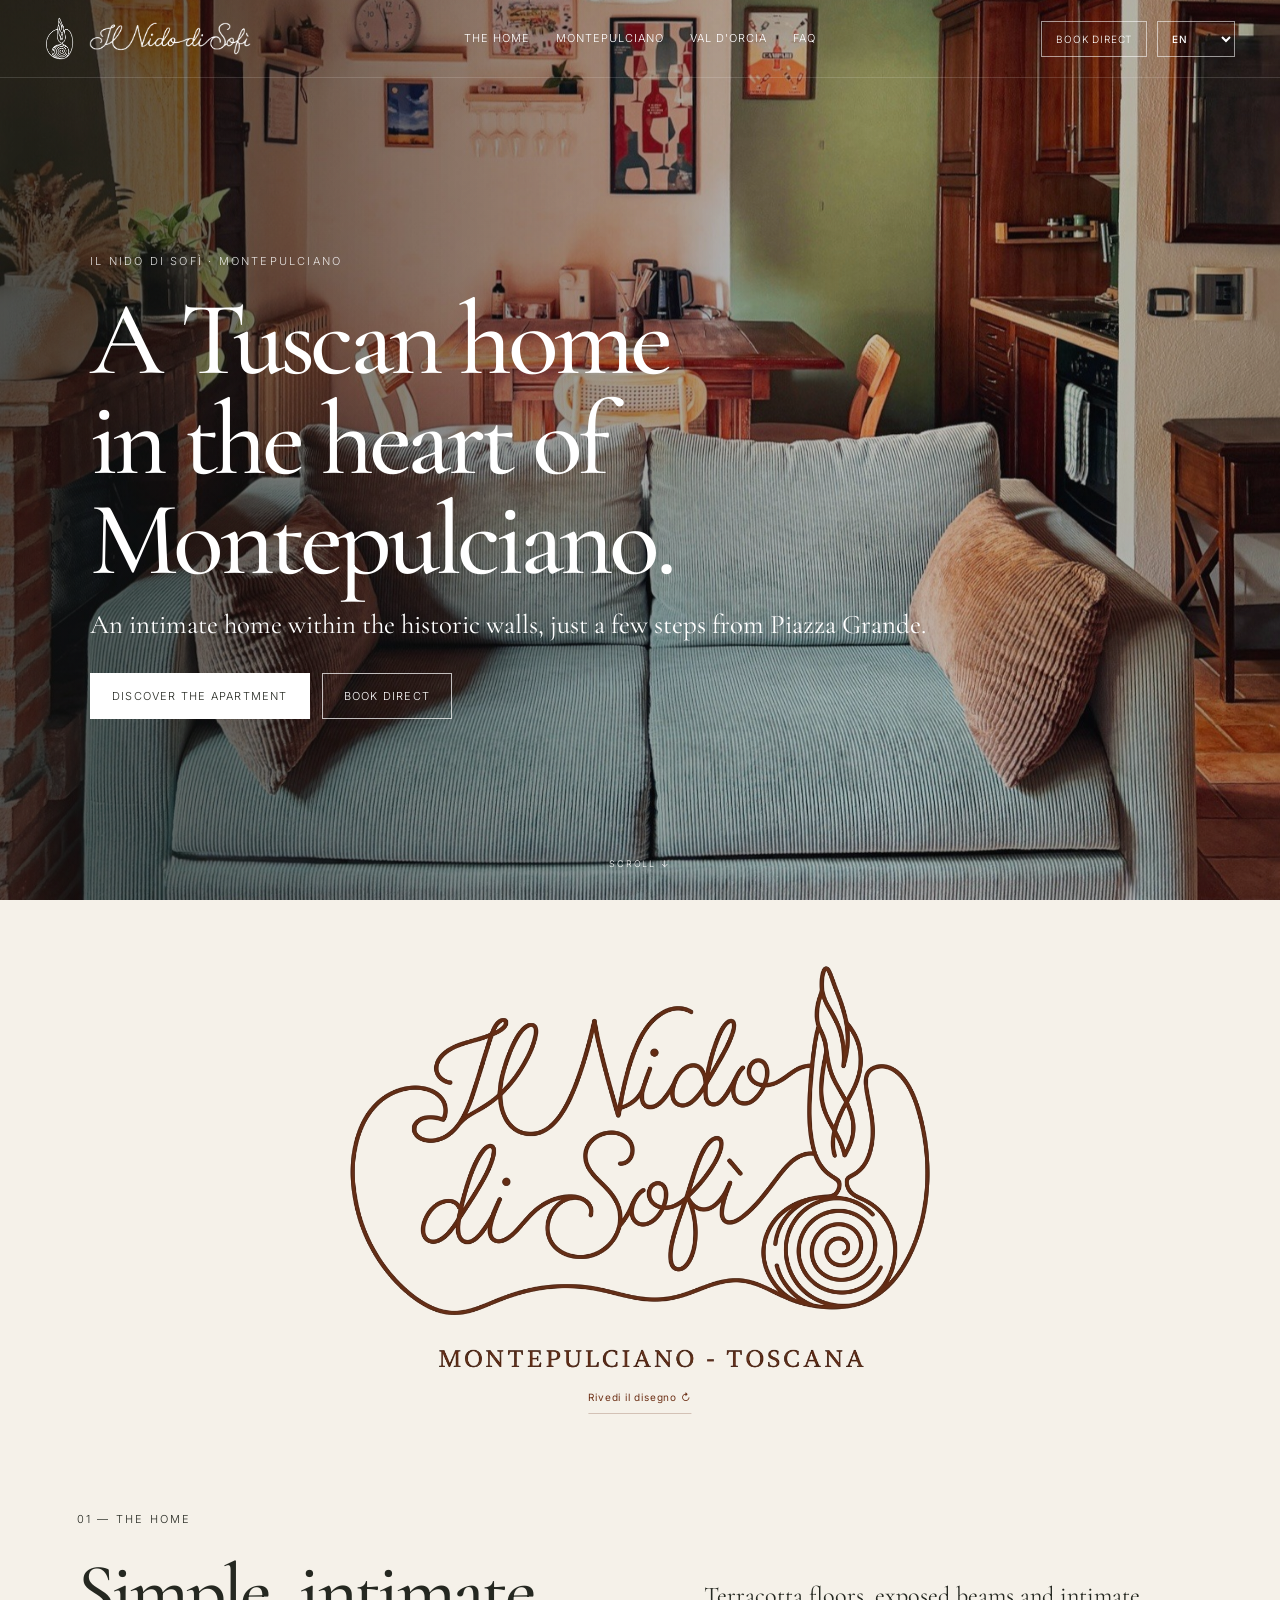
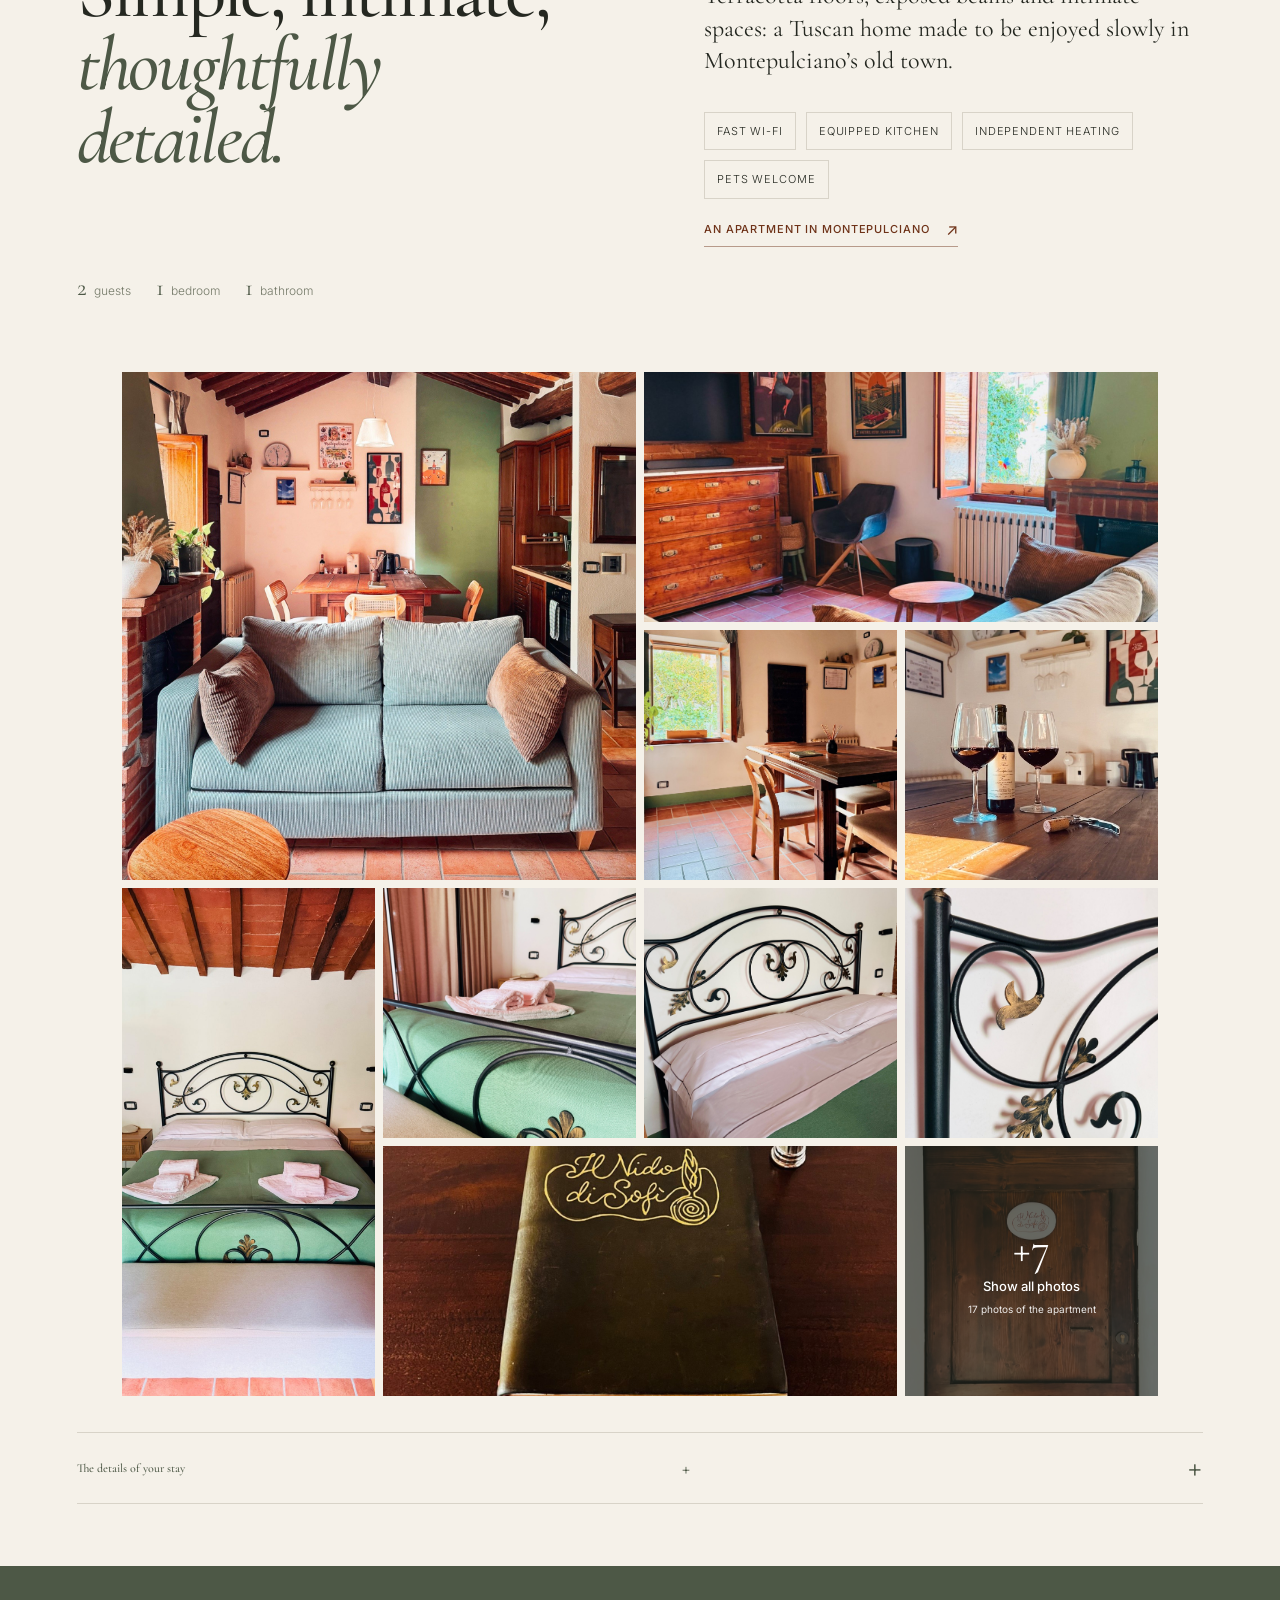
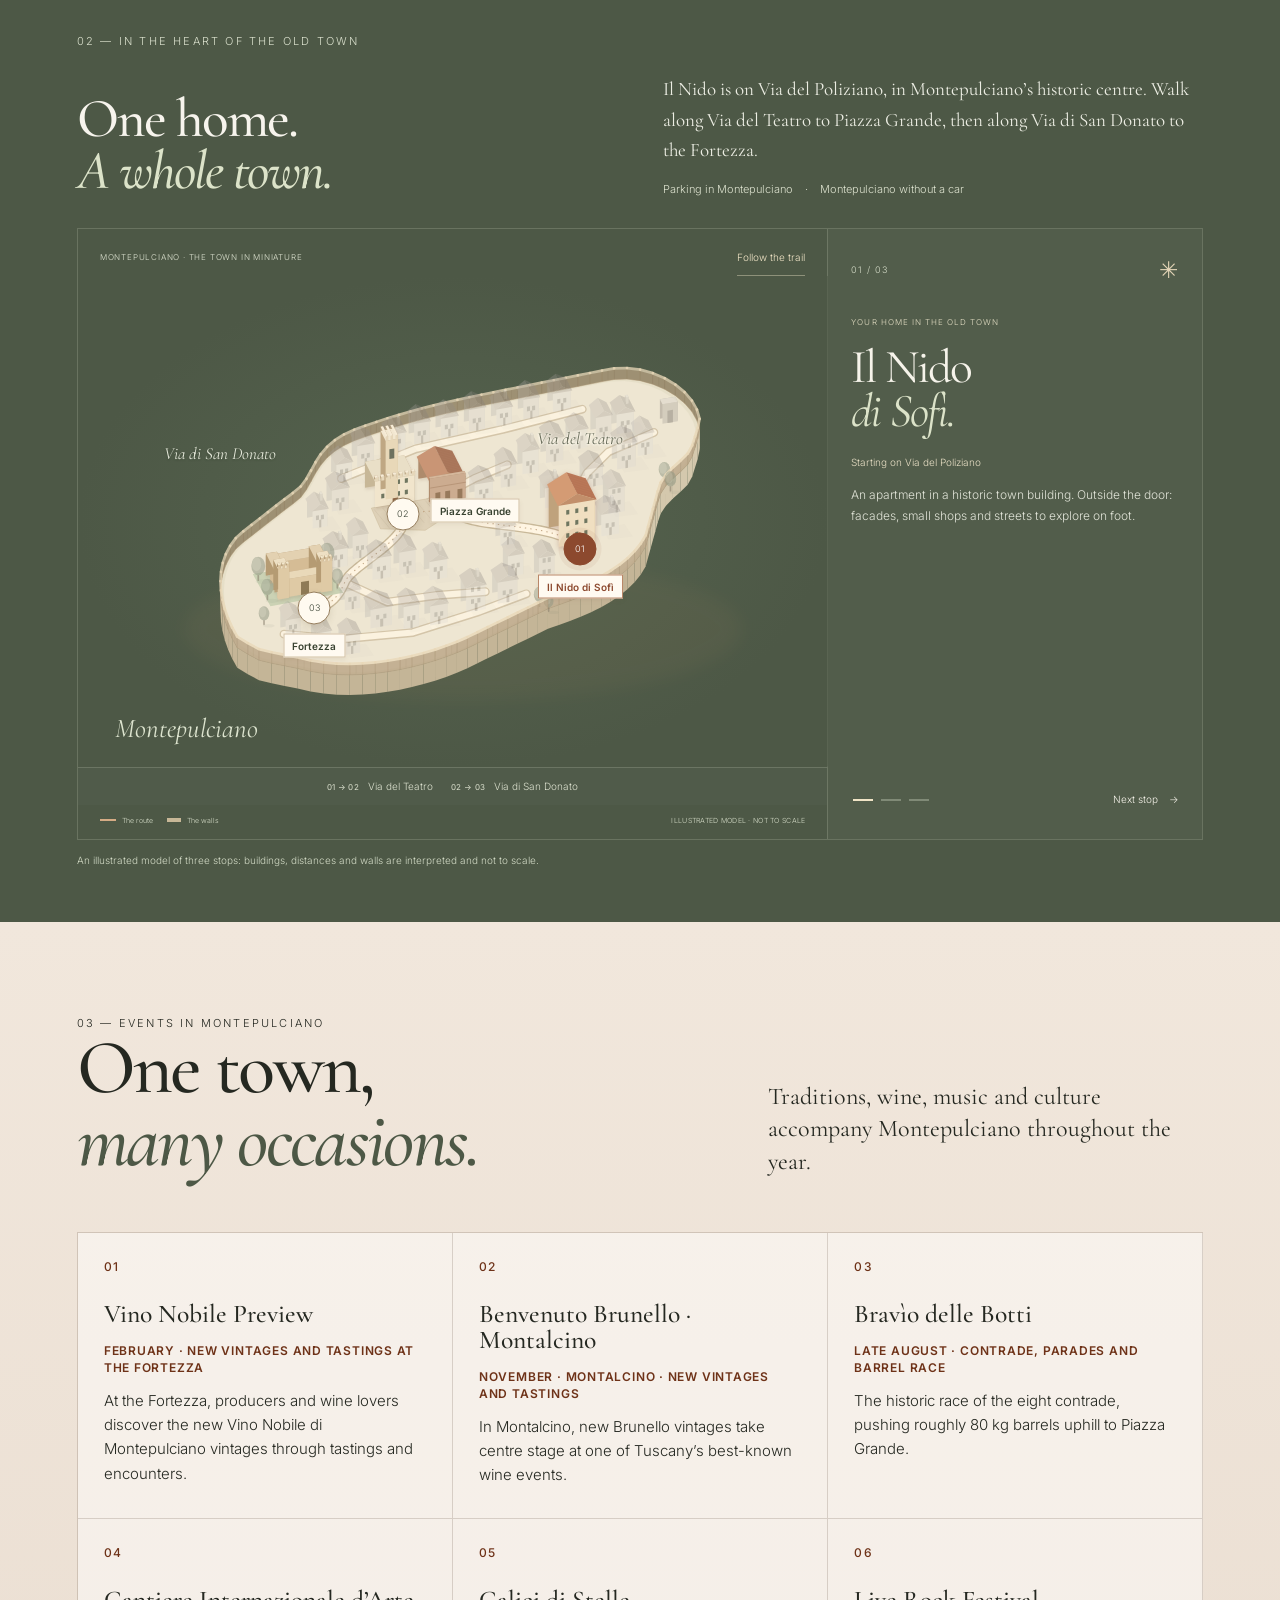
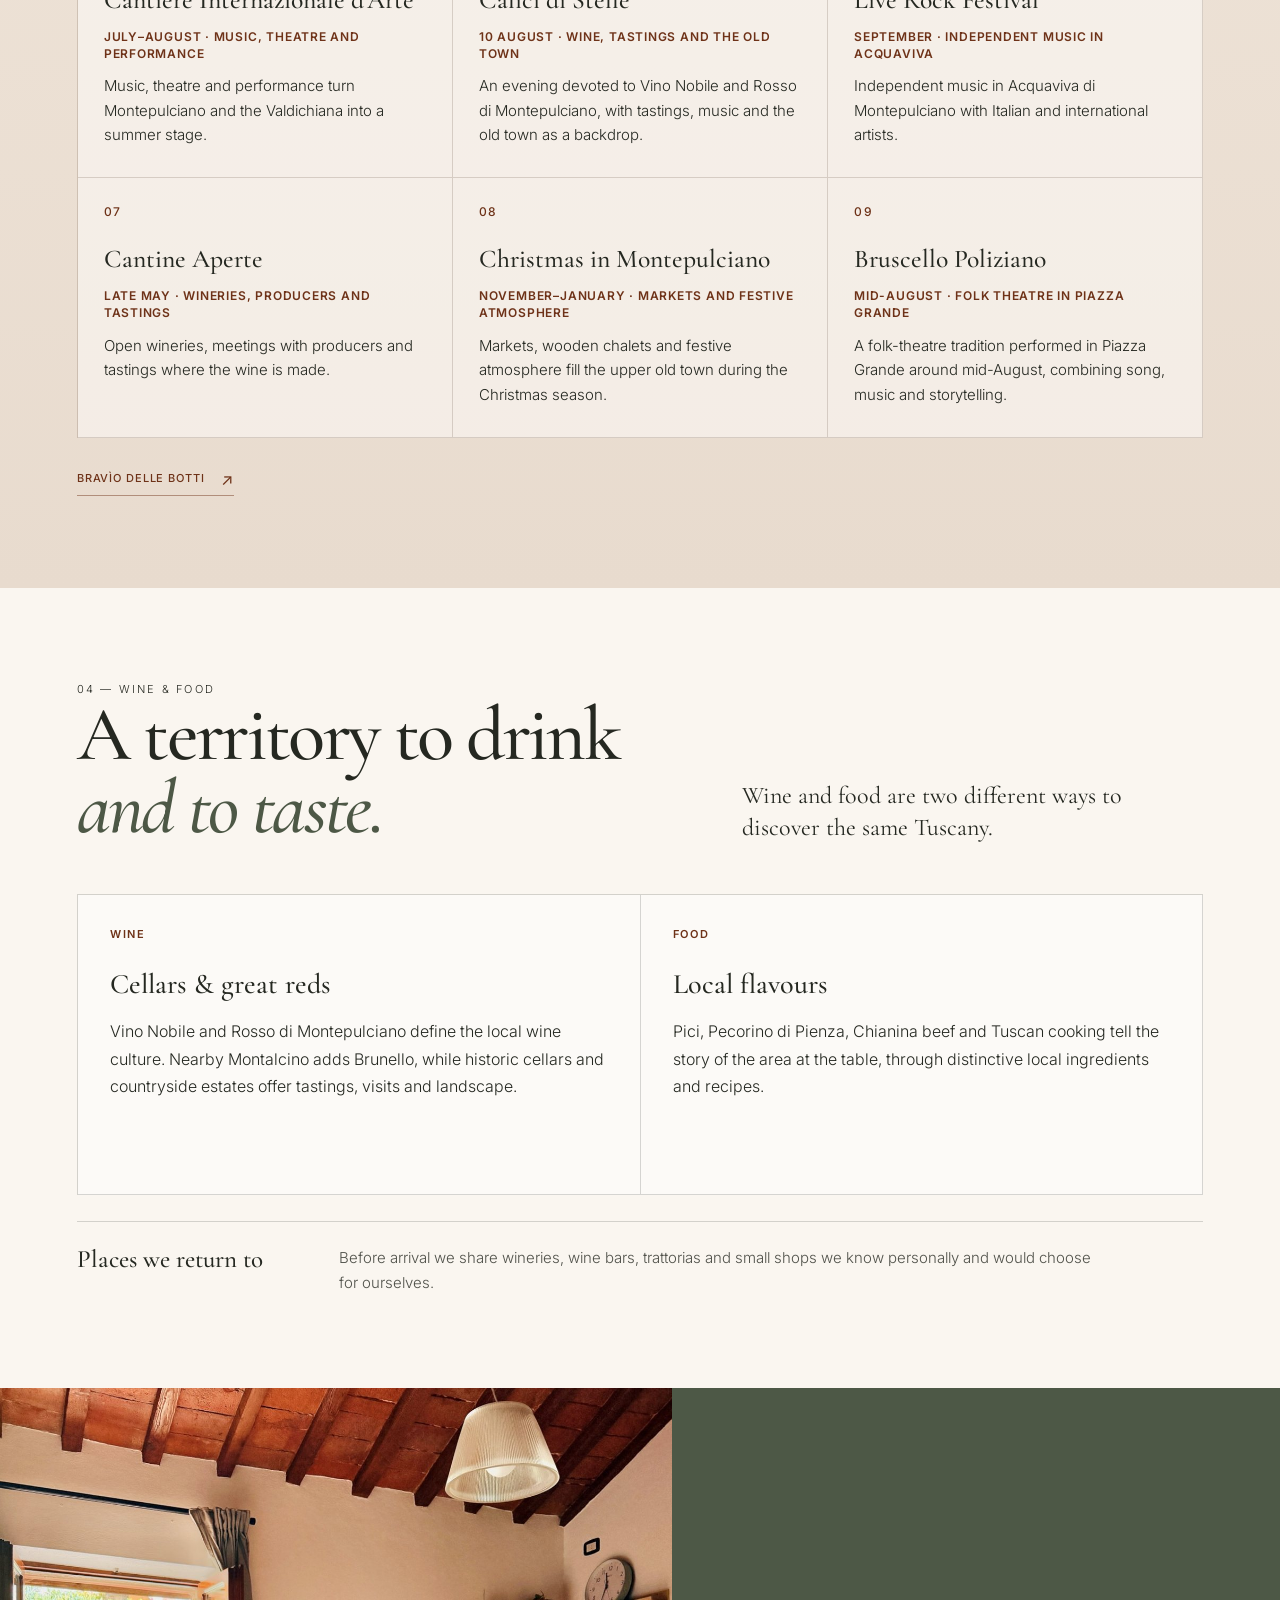
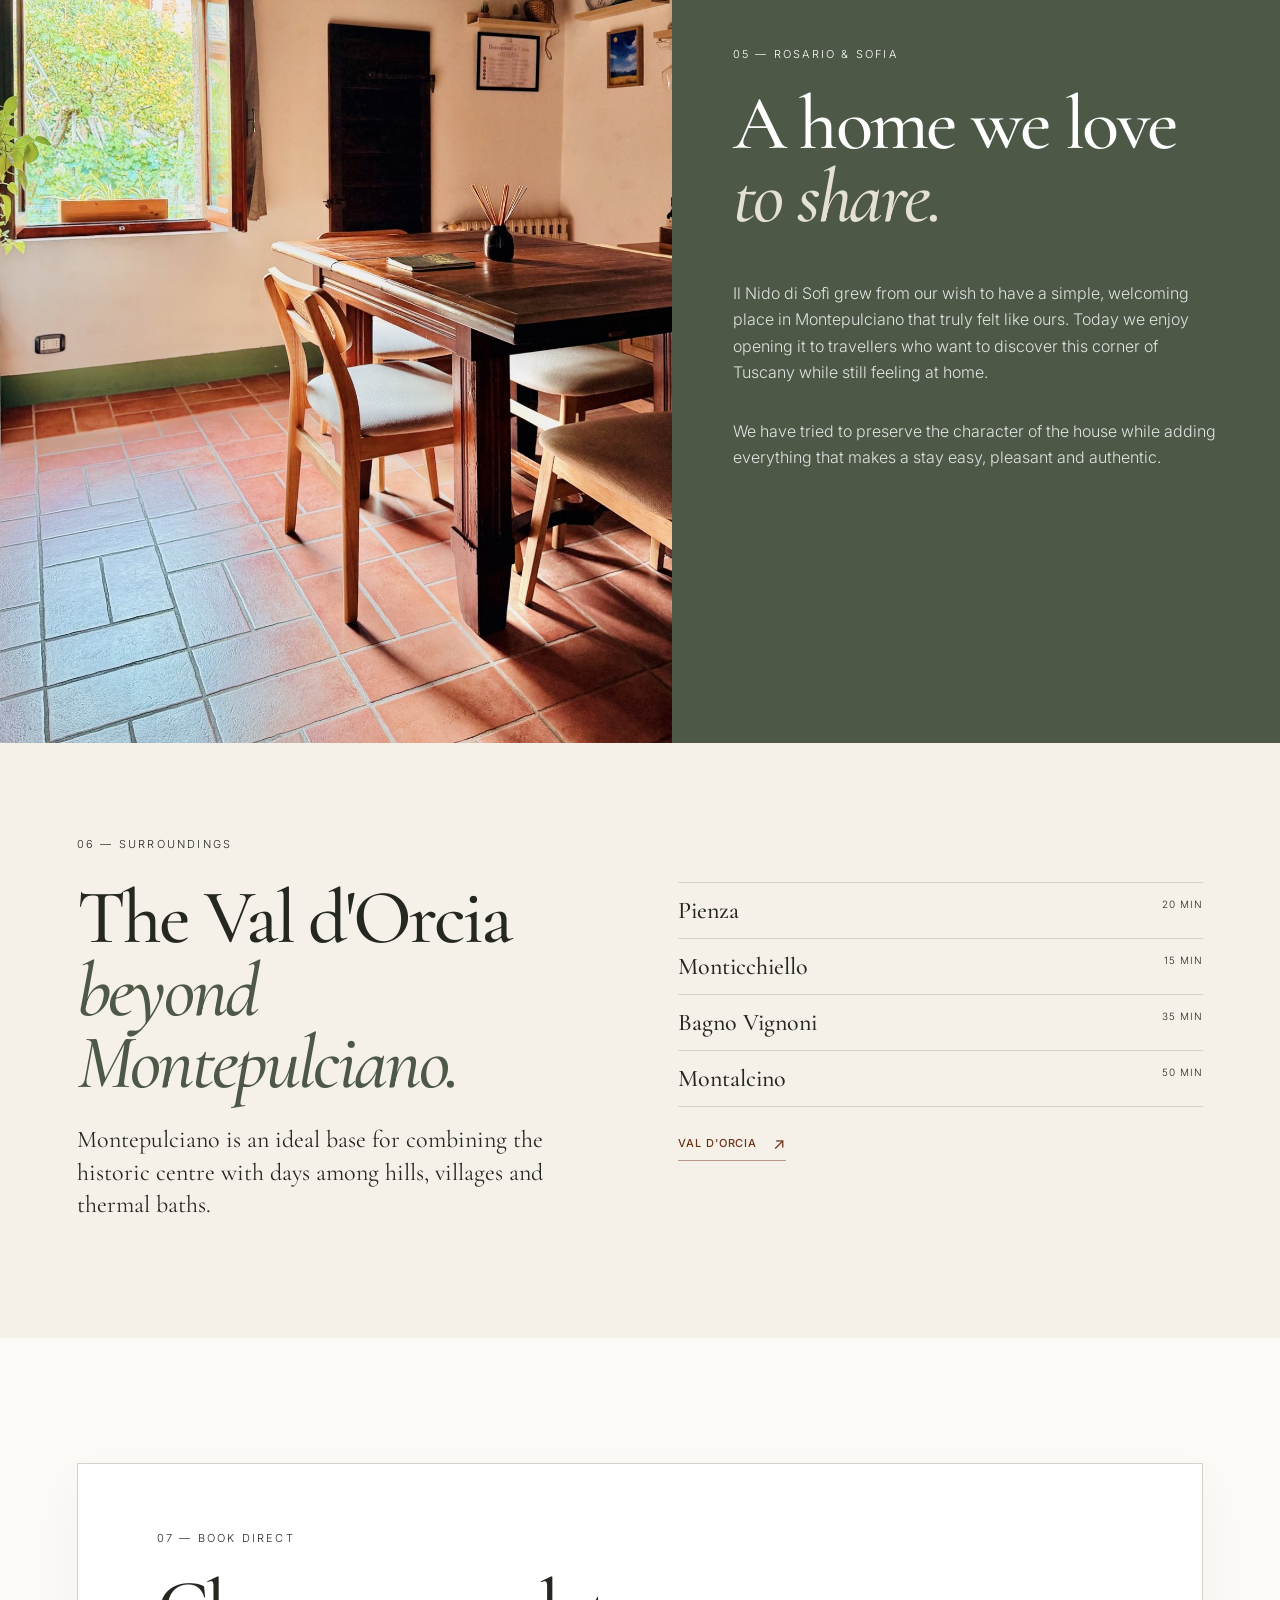
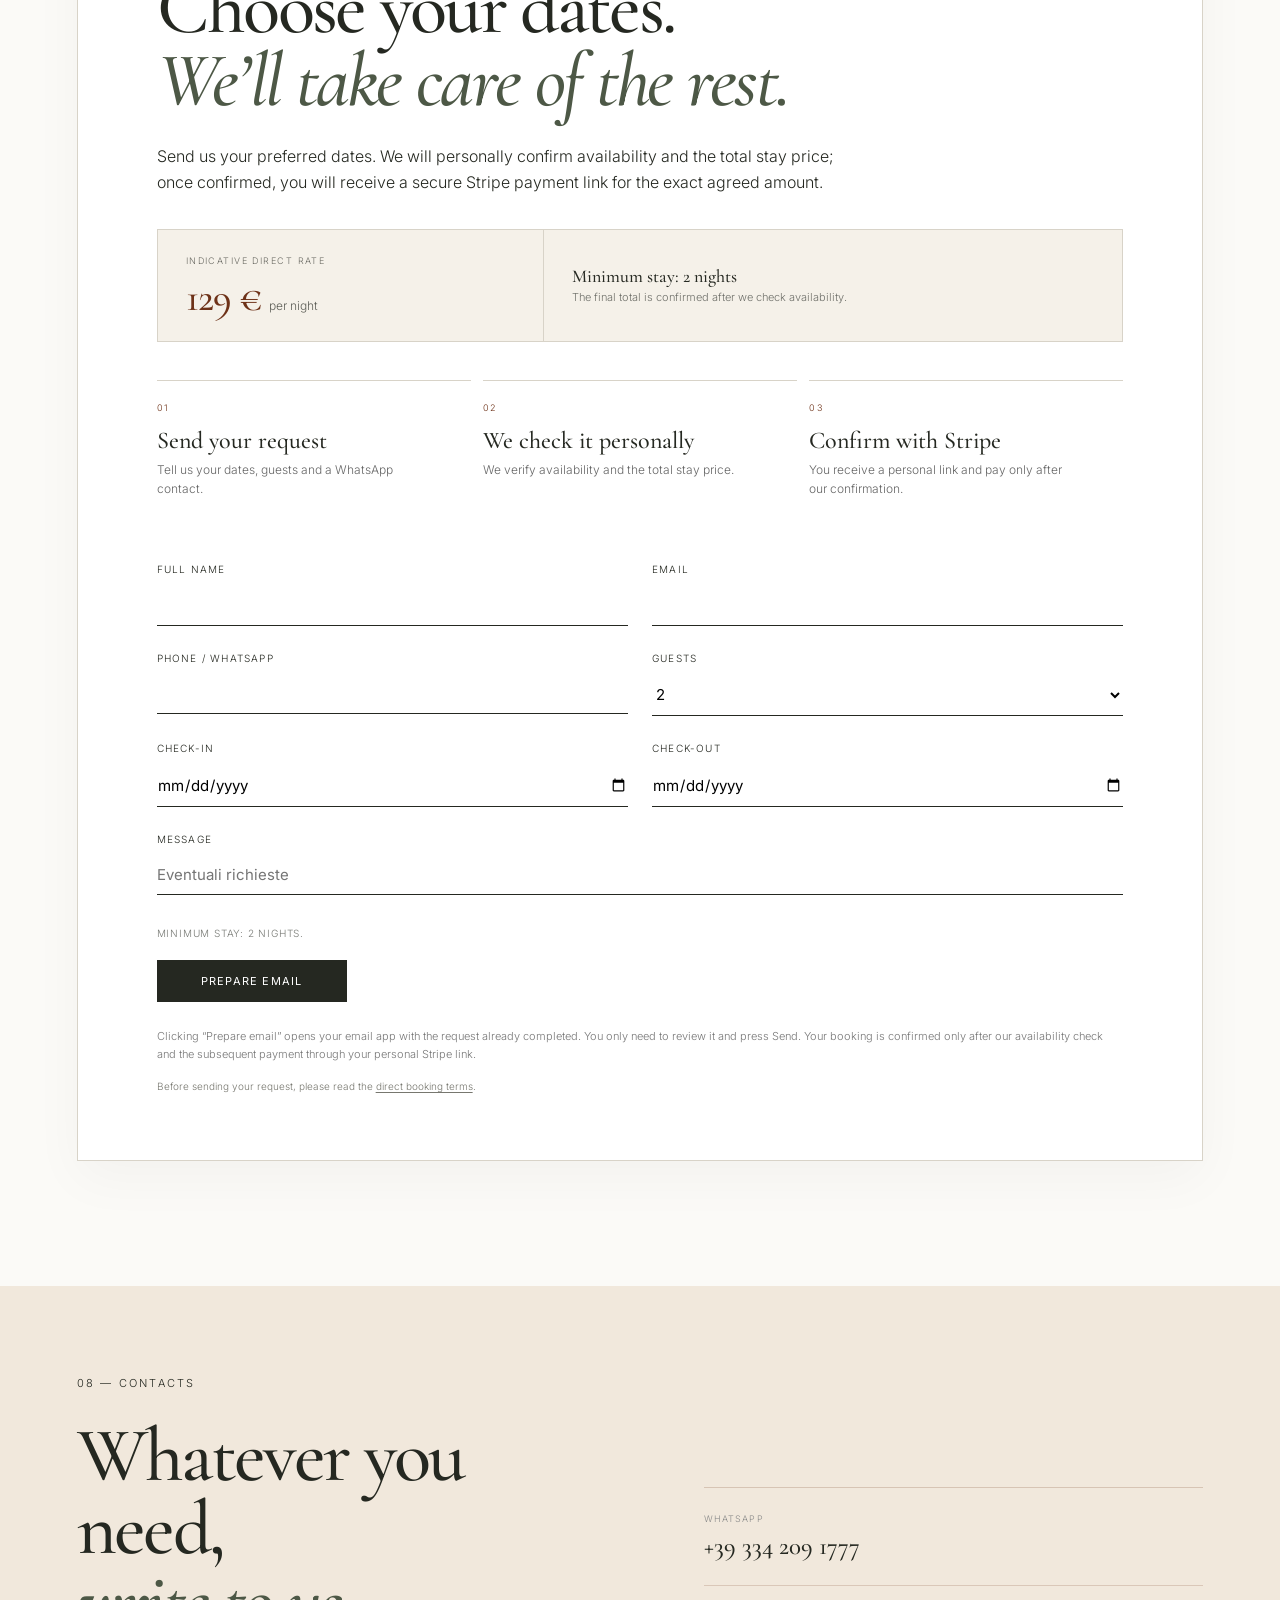
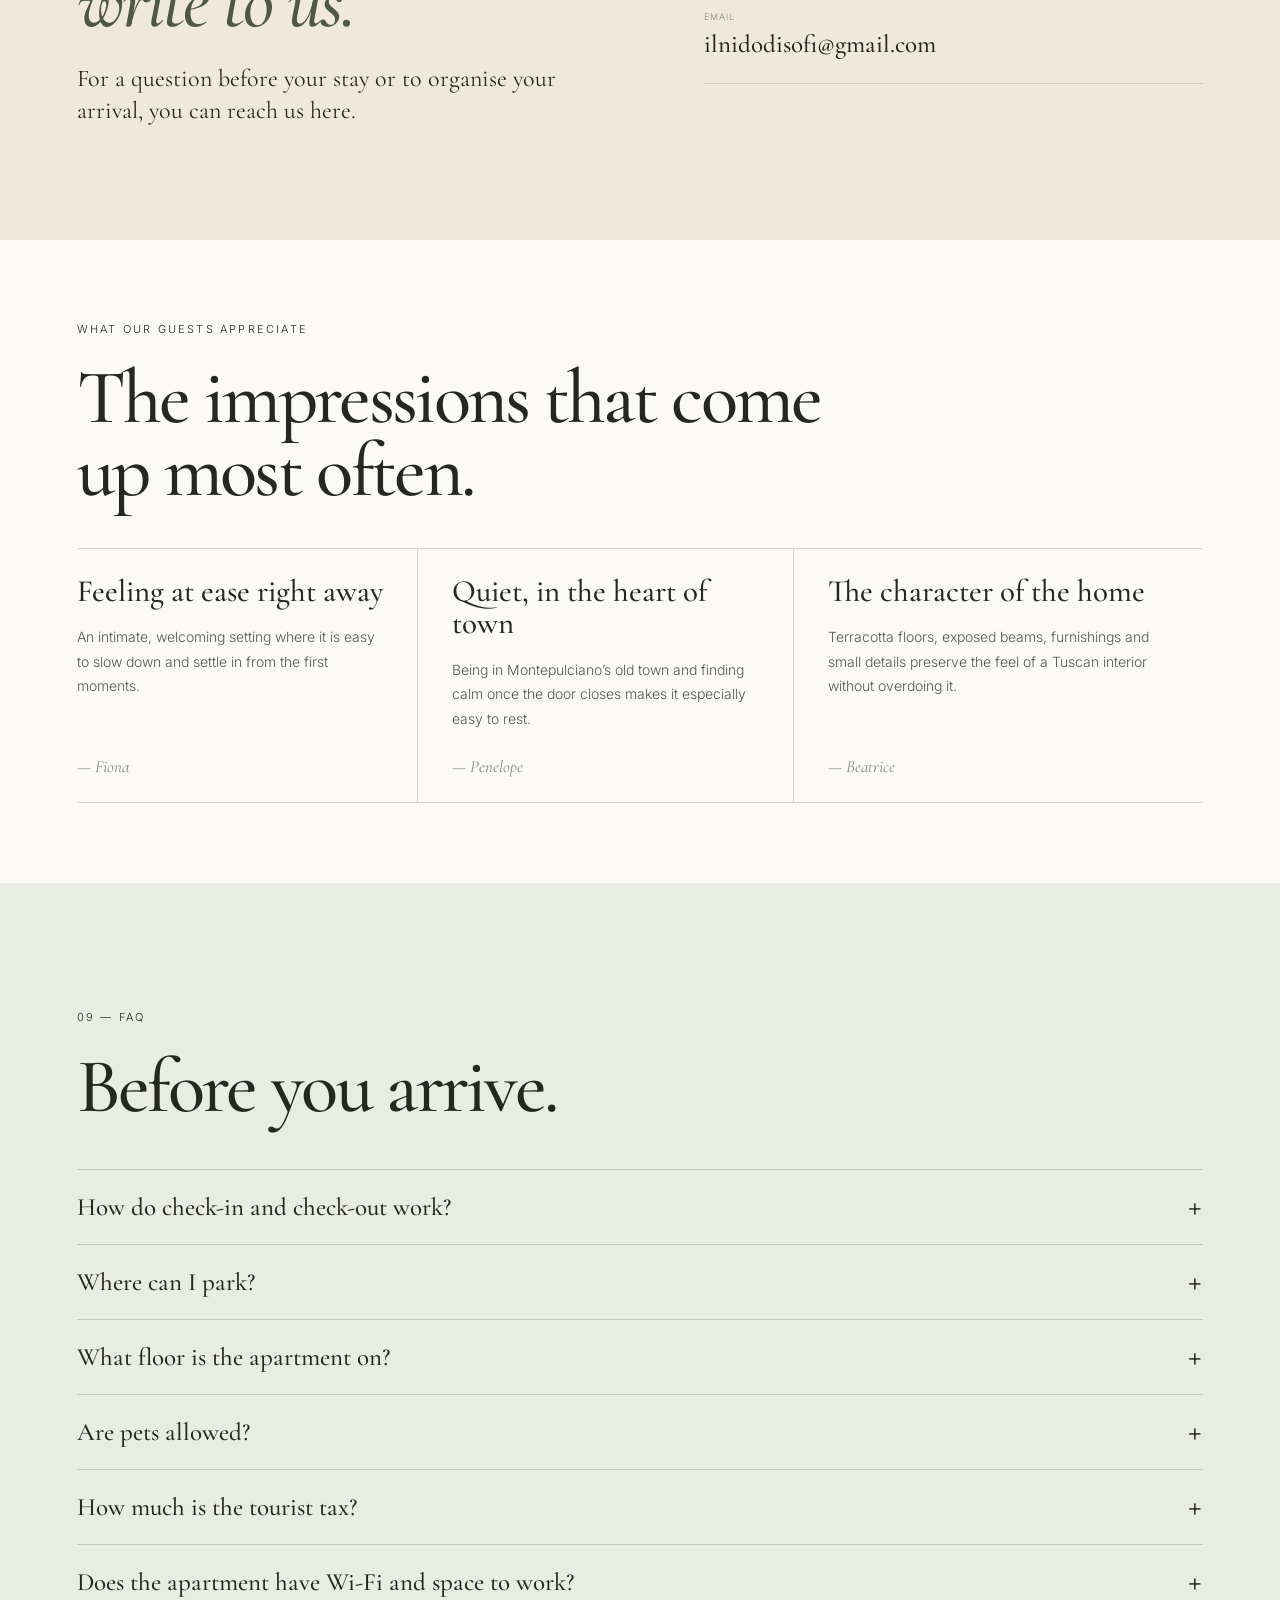
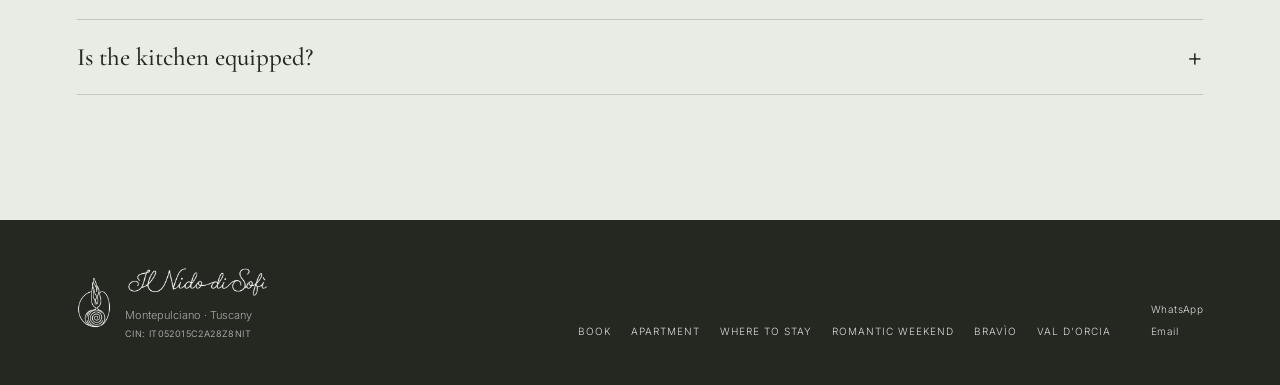
==== index.html @ d261bef0 "Publish compact V4 homepage with full-width sage 3D town, ten-photo gallery and persistent booking" ====
<!doctype html>
<html lang="it">
<head>
  <meta charset="utf-8"><meta name="viewport" content="width=device-width, initial-scale=1">
  <link rel="icon" href="/favicon.ico" sizes="any">
  <link rel="icon" href="/favicon.png" type="image/png" sizes="512x512">
  <link rel="shortcut icon" href="/favicon.ico">
  <link rel="apple-touch-icon" href="/favicon.png">
<title>Il Nido di Sofì a Montepulciano | Appartamento nel centro storico</title>
  <meta name="description" content="Il Nido di Sofì a Montepulciano è un appartamento per 2 persone nel centro storico, a pochi passi da Piazza Grande e dalla Fortezza, con prenotazione diretta."><meta name="robots" content="index,follow,max-image-preview:large"><link rel="canonical" href="https://ilnidodisofi.it/">
  <meta property="og:type" content="website"><meta property="og:locale" content="it_IT"><meta property="og:site_name" content="Il Nido di Sofì"><meta property="og:title" content="Il Nido di Sofì a Montepulciano | Appartamento nel centro storico"><meta property="og:description" content="Il Nido di Sofì a Montepulciano è un appartamento per 2 persone nel centro storico, vicino a Piazza Grande e alla Fortezza."><meta property="og:url" content="https://ilnidodisofi.it/"><meta property="og:image" content="https://ilnidodisofi.it/assets/photos/hero.jpg"><meta property="og:image:alt" content="Soggiorno de Il Nido di Sofì a Montepulciano"><meta name="twitter:card" content="summary_large_image"><meta name="twitter:title" content="Il Nido di Sofì a Montepulciano | Appartamento nel centro storico"><meta name="twitter:description" content="Il Nido di Sofì a Montepulciano: appartamento per 2 persone nel centro storico, a pochi passi da Piazza Grande."><meta name="twitter:image" content="https://ilnidodisofi.it/assets/photos/hero.jpg">
  <script type="application/ld+json">{"@context":"https://schema.org","@graph":[{"@type":"WebSite","@id":"https://ilnidodisofi.it/#website","url":"https://ilnidodisofi.it/","name":"Il Nido di Sofì","inLanguage":"it"},{"@type":"WebPage","@id":"https://ilnidodisofi.it/#webpage","url":"https://ilnidodisofi.it/","name":"Il Nido di Sofì a Montepulciano | Appartamento nel centro storico","isPartOf":{"@id":"https://ilnidodisofi.it/#website"},"about":{"@id":"https://ilnidodisofi.it/#lodging"},"inLanguage":"it"},{"@type":"LodgingBusiness","@id":"https://ilnidodisofi.it/#lodging","name":"Il Nido di Sofì","url":"https://ilnidodisofi.it/","logo":"https://ilnidodisofi.it/assets/logo-mark.png","image":"https://ilnidodisofi.it/assets/photos/hero.jpg","description":"Il Nido di Sofì è un appartamento per 2 persone nel cuore del centro storico di Montepulciano, a pochi passi da Piazza Grande e dalla Fortezza.","telephone":"+39 334 209 1777","email":"ilnidodisofi@gmail.com","sameAs":["https://www.airbnb.it/rooms/1741914713406474771"],"address":{"@type":"PostalAddress","streetAddress":"Via del Poliziano 12","postalCode":"53045","addressLocality":"Montepulciano","addressRegion":"Toscana","addressCountry":"IT"}}]}</script>
  <link rel="preconnect" href="https://fonts.googleapis.com"><link rel="preconnect" href="https://fonts.gstatic.com" crossorigin><link href="https://fonts.googleapis.com/css2?family=Cormorant+Garamond:wght@400;500;600;700&family=Inter:wght@300;400;500;600&display=swap" rel="stylesheet"><link rel="stylesheet" href="style.css?v=37"><script src="script.js?v=23" defer></script><script src="editorial.js?v=3" defer></script><script src="enrich.js?v=4" defer></script><script src="polish.js?v=1" defer></script><script src="numbering-fix.js?v=4" defer></script>
<link rel="stylesheet" href="motion.css?v=20261029-v3">
<script src="motion.js?v=20261029-v3" defer></script>
<link rel="stylesheet" href="experience.css?v=20261029-v3">
<script src="logo-pen-data.js?v=20261029-v3" defer></script><script src="experience.js?v=20261029-v3" defer></script>
<link rel="stylesheet" href="borgo/style.css?v=20261029-v4-salvia"><link rel="stylesheet" href="compact.css?v=20261029-v4-salvia"><script src="borgo/scene.js?v=20261029-v4-salvia" defer></script><script src="borgo/walk.js?v=20261029-v4-salvia" defer></script><script src="compact.js?v=20261029-v4-salvia" defer></script></head>
<body>
<header class="topbar"><a class="brand-lockup" href="#top" aria-label="Il Nido di Sofì"><img class="brand-mark" src="assets/logo-mark.png" alt=""><img class="brand-wordmark" src="assets/logo-wordmark.png" alt="Il Nido di Sofì"></a><nav aria-label="Navigazione principale"><a href="#casa" data-i18n="nav.home">La casa</a><a href="#montepulciano" data-i18n="nav.montepulciano">Montepulciano</a><a href="#valdorcia" data-i18n="nav.valdorcia">Val d'Orcia</a><a href="#faq" data-i18n="nav.faq">FAQ</a></nav><div class="top-actions"><a class="nav-cta" href="#prenota" data-i18n="nav.book">Prenota direttamente</a><label class="language-picker"><span class="sr-only" data-i18n="language.label">Lingua</span><select id="languageSelect" aria-label="Lingua"><option value="it">IT</option><option value="en">EN</option><option value="es">ES</option><option value="de">DE</option><option value="fr">FR</option><option value="ru">RU</option><option value="zh">中文</option></select></label></div></header>
<main id="top">
<section class="hero"><img class="hero-photo" src="assets/photos/hero.jpg" alt="Soggiorno e cucina de Il Nido di Sofì a Montepulciano" fetchpriority="high"><div class="hero-overlay"></div><div class="hero-content"><p class="eyebrow light" data-i18n="hero.eyebrow">IL NIDO DI SOFÌ · MONTEPULCIANO</p><h1 data-i18n-html="hero.title">Una dimora<br>nel cuore di Montepulciano.</h1><p class="hero-sub" data-i18n="hero.subtitle">Autentica, intima e a pochi passi da Piazza Grande.</p><div class="hero-actions"><a class="button button-light" href="#casa" data-i18n="hero.discover">Scopri l'appartamento</a><a class="button button-ghost" href="#prenota" data-i18n="hero.book">Prenota direttamente</a></div></div><div class="scroll-note" data-i18n="hero.scroll">SCORRI ↓</div></section>
<section id="logo" class="brand-showcase v3-logo-section" aria-label="Il Nido di Sofì — il nostro logo"><div class="v3-logo-art"><img class="v3-logo-original" src="assets/logo-large.png" alt="Il Nido di Sofì — Montepulciano, Toscana"></div><button class="v3-logo-replay" type="button" hidden>Rivedi il disegno ↻</button></section>
<section class="story section" id="casa"><div class="section-kicker" data-i18n="home.kicker">01 — LA CASA</div><div class="story-grid"><div><h2 data-i18n-html="home.title">Semplice, raccolta,<br><em>curata nei dettagli.</em></h2></div><div><p class="lead" data-i18n="home.lead">Pavimenti in terracotta, travi a vista e spazi raccolti.</p><div class="amenities"><span data-i18n="amenities.wifi">Wi-Fi veloce</span><span data-i18n="amenities.kitchen">Cucina attrezzata</span><span data-i18n="amenities.heating">Riscaldamento autonomo</span><span data-i18n="amenities.pets">Animali ammessi</span></div><a class="home-context-link" href="/montepulciano/" data-i18n="discover.apartment.title">Appartamento a Montepulciano</a></div></div><p class="home-facts"><span><b>2</b> <span data-i18n="facts.guests">ospiti</span></span><span><b>1</b> <span data-i18n="facts.bedroom">camera</span></span><span><b>1</b> <span data-i18n="facts.bathroom">bagno</span></span></p><div class="gallery-v2 section-tight house-gallery" style="margin-top:clamp(36px,6vw,70px)" aria-label="Galleria fotografica de Il Nido di Sofì"><button class="gallery-photo gallery-photo--feature" type="button" data-lightbox="assets/photos/hero.jpg" aria-label="Apri foto principale del soggiorno"><img src="assets/photos/hero.jpg" alt="Soggiorno e cucina de Il Nido di Sofì" loading="lazy"></button><button class="gallery-photo gallery-photo--wide" type="button" data-lightbox="assets/photos/living-02.jpg" aria-label="Apri foto del soggiorno"><img src="assets/photos/living-02.jpg" alt="Soggiorno con camino e finestra" loading="lazy"></button><button class="gallery-photo" type="button" data-lightbox="assets/photos/living-03.jpg" aria-label="Apri foto della zona pranzo"><img src="assets/photos/living-03.jpg" alt="Zona pranzo luminosa" loading="lazy"></button><button class="gallery-photo" type="button" data-lightbox="assets/photos/wine-detail.jpg" aria-label="Apri dettaglio del vino"><img src="assets/photos/wine-detail.jpg" alt="Dettaglio con vino Nobile di Montepulciano" loading="lazy"></button><button class="gallery-photo gallery-photo--tall" type="button" data-lightbox="assets/photos/bedroom-01.jpg" aria-label="Apri foto della camera"><img src="assets/photos/bedroom-01.jpg" alt="Camera matrimoniale" loading="lazy"></button><button class="gallery-photo" type="button" data-lightbox="assets/photos/bedroom-02.jpg" aria-label="Apri dettaglio della camera"><img src="assets/photos/bedroom-02.jpg" alt="Letto matrimoniale e biancheria" loading="lazy"></button><button class="gallery-photo" type="button" data-lightbox="assets/photos/bedroom-03.jpg" aria-label="Apri dettaglio del letto"><img src="assets/photos/bedroom-03.jpg" alt="Dettaglio del letto in ferro battuto" loading="lazy"></button><button class="gallery-photo" type="button" data-lightbox="assets/photos/bedroom-detail.jpg" aria-label="Apri dettaglio della testiera"><img src="assets/photos/bedroom-detail.jpg" alt="Dettaglio artigianale della testiera" loading="lazy"></button><button class="gallery-photo gallery-photo--wide" type="button" data-lightbox="assets/photos/guestbook.jpg" aria-label="Apri foto del guestbook"><img src="assets/photos/guestbook.jpg" alt="Guestbook de Il Nido di Sofì" loading="lazy"></button><button data-photo-expand aria-expanded="false" class="gallery-photo" type="button" data-lightbox="assets/photos/entrance-door.jpg" aria-label="Mostra tutte le 17 foto"><img src="assets/photos/entrance-door.jpg" alt="Porta d'ingresso in legno" loading="lazy"><span class="gallery-more"><span class="gallery-more-symbol" aria-hidden="true">+7</span><strong data-v4="morePhotos">Mostra tutte le foto</strong><span data-v4="photoCount">17 immagini della casa</span></span></button><button hidden data-gallery-extra class="gallery-photo" type="button" data-lightbox="assets/photos/coffee-corner.jpg" aria-label="Apri foto dell'angolo caffè"><img src="assets/photos/coffee-corner.jpg" alt="Angolo caffè e tè" loading="lazy"></button><button hidden data-gallery-extra class="gallery-photo gallery-photo--tall" type="button" data-lightbox="assets/photos/bathroom.jpg" aria-label="Apri foto del bagno"><img src="assets/photos/bathroom.jpg" alt="Bagno de Il Nido di Sofì" loading="lazy"></button><button hidden data-gallery-extra class="gallery-photo" type="button" data-lightbox="assets/photos/shower.jpg" aria-label="Apri foto della doccia"><img src="assets/photos/shower.jpg" alt="Doccia del bagno" loading="lazy"></button><button hidden data-gallery-extra class="gallery-photo" type="button" data-lightbox="assets/photos/bathroom-sink-detail.jpg" aria-label="Apri dettaglio del lavabo"><img src="assets/photos/bathroom-sink-detail.jpg" alt="Dettaglio del lavabo" loading="lazy"></button><button hidden data-gallery-extra class="gallery-photo" type="button" data-lightbox="assets/photos/wardrobe.jpg" aria-label="Apri foto dell'armadio"><img src="assets/photos/wardrobe.jpg" alt="Armadio della camera" loading="lazy"></button><button hidden data-gallery-extra class="gallery-photo" type="button" data-lightbox="assets/photos/amenities-hairdryer-iron.jpg" aria-label="Apri foto dei servizi"><img src="assets/photos/amenities-hairdryer-iron.jpg" alt="Asciugacapelli e ferro da stiro a disposizione" loading="lazy"></button><button hidden data-gallery-extra class="gallery-photo" type="button" data-lightbox="assets/photos/first-aid.jpg" aria-label="Apri foto del kit di primo soccorso"><img src="assets/photos/first-aid.jpg" alt="Kit di primo soccorso" loading="lazy"></button></div><div class="gallery-collapse-wrap" hidden><button type="button" class="gallery-collapse" data-v4="fewerPhotos">Mostra solo le prime 10 foto ↑</button></div><details class="home-details"><summary><span data-v4="homeDetails">I dettagli del soggiorno</span><span aria-hidden="true">+</span></summary><div class="stay-value" id="pensato-per-due"><div class="stay-details-kicker" data-value="kicker">UN SOGGIORNO PENSATO PER DUE</div><div class="stay-value-head"><h3 data-value-html="title">La cura si vede<br><em>nelle piccole cose.</em></h3><p class="lead" data-value="lead"></p></div><div class="stay-value-grid"><article><span>01</span><h3 data-value="c1t"></h3><p data-value="c1p"></p></article><article><span>02</span><h3 data-value="c2t"></h3><p data-value="c2p"></p></article><article><span>03</span><h3 data-value="c3t"></h3><p data-value="c3p"></p></article><article><span>04</span><h3 data-value="c4t"></h3><p data-value="c4p"></p></article></div><div class="stay-value-history"><div><span class="eyebrow" data-value="historyKicker"></span><h3 data-value="historyTitle"></h3></div><p data-value="historyText"></p></div><div class="stay-value-essentials"><span data-value="essentialsLabel"></span><p data-value="essentials"></p></div><a class="home-context-link" href="/weekend-romantico-montepulciano/" data-i18n="discover.romantic.title">Weekend romantico</a></div></details></section>
<section class="borgo-section section" id="montepulciano"><span id="posizione" class="anchor-target" aria-hidden="true"></span><div class="section-kicker" data-v4="borgoKicker">02 — NEL CUORE DEL BORGO</div><div class="borgo-heading"><h2 data-v4-html="borgoTitle">Una casa.<br><em>Un intero borgo.</em></h2><div><p class="lead" data-v4="borgoLead">Il Nido è in Via del Poliziano, nel centro storico di Montepulciano. Da qui raggiungi Piazza Grande lungo Via del Teatro, poi la Fortezza lungo Via di San Donato.</p><p class="borgo-links"><a href="/parcheggi-montepulciano/" data-i18n="practical.parking">Parcheggi a Montepulciano</a><span aria-hidden="true">·</span><a href="/montepulciano-senza-auto/" data-i18n="practical.walking">Montepulciano senza auto</a></p></div></div><section class="experience" id="borgo-walk" aria-label="Passeggiata nel centro storico di Montepulciano">
<div class="map-wrap"><div class="map-meta"><span>MONTEPULCIANO <i>·</i> IL BORGO IN MINIATURA</span><button id="borgo-play" type="button">Segui il filo <span aria-hidden="true">↗</span></button></div>
<div class="map-scene"><div class="scene-caption" aria-hidden="true">Montepulciano<span>un piccolo mondo, da percorrere a piedi</span></div>
<svg viewBox="0 0 1100 720" role="img" aria-label="Plastico isometrico illustrato del borgo racchiuso dalle mura. Prima il Nido in Via del Poliziano, poi Piazza Grande, infine la Fortezza.">
<defs>
<pattern id="borgo-paper" width="14" height="14" patternUnits="userSpaceOnUse"><circle cx="3" cy="6" r=".45" fill="#8b7c61" opacity=".12"/></pattern>
<path id="borgo-wall-outline" d="M90 440 C85 365 110 280 170 235 L280 170 C330 150 340 80 430 60 C545 35 615 35 730 30 L855 25 C920 25 970 95 950 160 L918 210 C900 235 860 245 838 280 L780 375 C730 430 670 450 590 465 L460 510 C355 550 235 550 170 505 L115 475 Q95 450 90 440 Z"/>
<clipPath id="borgo-inside-walls"><use href="#borgo-wall-outline"/></clipPath>
<g id="borgo-little-house" stroke="#a69880" stroke-width="1" stroke-linejoin="round"><path d="M0 9 L16 1 33 9 V38 H0Z" fill="#e8dfce"/><path d="M-2 10L16 0 35 10 M5 22h4 M22 22h4 M5 30h4 M22 30h4" fill="none"/><path d="M14 38v-9h6v9" fill="#c6b69a"/></g>
<g id="borgo-town-block" stroke="#a89d89" stroke-width="1"><path d="M0 6h47v33H0z" fill="#e9e1d1"/><path d="M-2 6L23-2 49 6" fill="none"/><path d="M7 14h5v7H7z M21 14h5v7h-5z M35 14h5v7h-5z" fill="#d2c5b0" stroke="none"/><path d="M20 39V29h7v10" fill="#c9baa0" stroke="none"/></g>
<g id="borgo-cypress"><path d="M0 22V42" stroke="#8f987d" stroke-width="1.2"/><path d="M0-9C-4 1-10 16-6 26Q0 33 6 26C10 16 4 1 0-9Z" fill="#9da68b" stroke="#8f987d" stroke-width=".8"/></g>
</defs>
<rect width="1000" height="620" fill="#eeeadd"/><rect width="1000" height="620" fill="url(#borgo-paper)"/>
<!-- The ridge and the surrounding landscape are secondary to the town. -->
<g fill="none" stroke="#d6d6c4" stroke-width="1.1" opacity=".8"><path d="M-30 390Q200 100 470 92T1030 5"/><path d="M-30 417Q200 130 480 119T1030 30"/><path d="M-30 444Q200 160 490 146T1030 55"/><path d="M20 620Q240 475 490 535T1040 325"/><path d="M40 647Q260 505 510 562T1060 352"/><path d="M60 674Q280 535 530 589T1080 379"/></g>
<g opacity=".65"><use href="#borgo-cypress" x="79" y="430"/><use href="#borgo-cypress" x="66" y="451" transform="translate(13 28) scale(.9)"/><use href="#borgo-cypress" x="885" y="368"/><use href="#borgo-cypress" x="910" y="350"/><use href="#borgo-cypress" x="770" y="525"/></g>
<!-- An irregular elongated perimeter, following the idea of the historic ridge. -->
<use href="#borgo-wall-outline" transform="translate(0 10)" fill="#cfc6b2" stroke="#c5baa4" stroke-width="7"/>
<use href="#borgo-wall-outline" fill="#f4f0e5" stroke="#a9997b" stroke-width="8" stroke-linejoin="round"/>
<use href="#borgo-wall-outline" fill="url(#borgo-paper)" stroke="#e6ddcb" stroke-width="3"/>
<g clip-path="url(#borgo-inside-walls)">
<!-- Dense but quiet urban fabric: houses are context, not extra landmarks. -->
<g class="houses" opacity=".43">
<use href="#borgo-little-house" transform="translate(245 307) rotate(-12)"/><use href="#borgo-town-block" transform="translate(278 292) rotate(-12)"/><use href="#borgo-little-house" transform="translate(335 263) rotate(-12)"/>
<use href="#borgo-town-block" transform="translate(326 342) rotate(-9)"/><use href="#borgo-little-house" transform="translate(384 320) rotate(-9)"/><use href="#borgo-little-house" transform="translate(425 333) rotate(-9)"/>
<use href="#borgo-town-block" transform="translate(294 425) rotate(7)"/><use href="#borgo-little-house" transform="translate(354 430) rotate(7)"/><use href="#borgo-little-house" transform="translate(398 432) rotate(7)"/>
<use href="#borgo-town-block" transform="translate(458 356) rotate(-8)"/><use href="#borgo-little-house" transform="translate(520 340) rotate(-8)"/><use href="#borgo-town-block" transform="translate(535 417) rotate(-8)"/>
<use href="#borgo-little-house" transform="translate(610 384) rotate(-8)"/><use href="#borgo-town-block" transform="translate(717 321) rotate(-16)"/><use href="#borgo-little-house" transform="translate(742 265) rotate(-16)"/>
<use href="#borgo-town-block" transform="translate(548 207) rotate(-15)"/><use href="#borgo-little-house" transform="translate(610 187) rotate(-15)"/><use href="#borgo-little-house" transform="translate(652 174) rotate(-15)"/>
<use href="#borgo-town-block" transform="translate(677 157) rotate(-15)"/><use href="#borgo-little-house" transform="translate(737 139) rotate(-15)"/><use href="#borgo-little-house" transform="translate(781 130) rotate(-15)"/>
<use href="#borgo-town-block" transform="translate(609 272) rotate(-15)"/><use href="#borgo-little-house" transform="translate(670 249) rotate(-15)"/><use href="#borgo-town-block" transform="translate(720 215) rotate(-15)"/>
<use href="#borgo-little-house" transform="translate(790 200) rotate(-15)"/><use href="#borgo-town-block" transform="translate(810 121) rotate(-15)"/><use href="#borgo-little-house" transform="translate(840 177) rotate(-15)"/>
<use href="#borgo-little-house" transform="translate(170 412) rotate(6)"/><use href="#borgo-little-house" transform="translate(199 456) rotate(6)"/><use href="#borgo-town-block" transform="translate(473 440) rotate(-8)"/>
</g>
<!-- A subtle street network; the animated itinerary uses these same lines. -->
<g fill="none" stroke="#e0d7c5" stroke-width="14" stroke-linecap="round" stroke-linejoin="round"><path d="M880 147C797 171 748 207 711 251S696 328 680 360"/><path d="M680 360C676 305 564 287 531 258S482 230 440 230C434 281 325 314 301 346S257 390 235 390"/><path d="M440 230C512 204 574 180 635 163"/><path d="M301 346C350 400 428 403 505 412"/></g>
<g fill="none" stroke="#fbf8ef" stroke-width="9" stroke-linecap="round" stroke-linejoin="round"><path d="M880 147C797 171 748 207 711 251S696 328 680 360"/><path d="M680 360C676 305 564 287 531 258S482 230 440 230C434 281 325 314 301 346S257 390 235 390"/><path d="M440 230C512 204 574 180 635 163"/><path d="M301 346C350 400 428 403 505 412"/></g>
<!-- Piazza Grande is an open urban room, rather than another isolated castle. -->
<path d="M383 208L490 204 513 246 461 271 391 254Z" fill="#e8deca" stroke="#d2c4aa" stroke-width="1"/>
<g stroke="#d6cbb7" stroke-width=".7"><path d="M400 213L409 257 M420 211L429 263 M440 209L449 266 M460 208L469 263 M480 210L490 254 M388 225L500 224 M391 239L507 237 M408 253L492 250"/></g>
<path id="borgo-route-base" d="M680 360C676 305 564 287 531 258S482 230 440 230C434 281 325 314 301 346S257 390 235 390" fill="none" stroke="#b8a587" stroke-width="1.4" stroke-dasharray="2 6"/>
<path id="borgo-trail" d="M680 360" fill="none" stroke="#8c492e" stroke-width="3.5" stroke-linecap="round" stroke-linejoin="round"/>
<circle id="borgo-pen" cx="680" cy="360" r="4.5" fill="#8c492e" opacity="0"/>
<!-- Three distinct architectural portraits, with all other houses kept quieter. -->
<g class="landmark" data-building="0" transform="translate(642 263)" fill="#f8f3e7" stroke="#7e7056" stroke-width="1.4" stroke-linejoin="round">
<path d="M0 14L37 3 75 14V81H0Z"/><path d="M-4 15L37 0 79 15 M0 38H75 M0 60H75" fill="none"/><g fill="#c7b69a" stroke-width=".7"><path d="M10 23h10v12H10z M32 23h10v12H32z M55 23h10v12H55z M10 46h10v11H10z M32 46h10v11H32z M55 46h10v11H55z M11 67h9v14h-9z M55 67h9v14h-9z"/></g><path d="M32 81V67a6 6 0 0112 0v14" fill="#925234"/><path d="M4 82H71" stroke-width="3"/>
</g>
<!-- Palazzo Comunale: central tower, crenellations and belfry, without an invented clock. -->
<g class="landmark" data-building="1" transform="translate(386 114)" fill="#f8f3e7" stroke="#7e7056" stroke-width="1.4" stroke-linejoin="round">
<path d="M0 80V39h9v-7h9v7h10V0h7v7h8V0h7v7h8V0h7v39h10v-7h9v7h9v41Z"/><path d="M34 18V30 M43 18V30 M52 18V30" stroke-width="3"/><g fill="#cbbca4" stroke-width=".6"><path d="M10 49h8v10h-8z M29 49h8v10h-8z M56 49h8v10h-8z M75 49h8v10h-8z"/></g><path d="M40 80V67a7 7 0 0114 0v13" fill="#baaa90"/>
</g>
<!-- The Duomo's broad, unfinished facade is deliberately simpler and warmer. -->
<g class="landmark duomo" transform="translate(488 159)" fill="#d7bda3" stroke="#967c62" stroke-width="1.2" stroke-linejoin="round"><path d="M0 44V13L13 13 13 5H54v8h13v31Z"/><path d="M5 44V24h12v20 M26 44V25a7 7 0 0114 0v19 M50 44V24h12v20" fill="#c2a68a"/><path d="M21 14H45 M4 20H63" fill="none"/></g>
<g transform="translate(475 244)" stroke="#a89573" fill="#f2ead8" stroke-width="1"><ellipse cy="6" rx="8" ry="3"/><path d="M-6 5V-4M6 5V-4M-8-4H8M-8 6H8"/></g>
<!-- The Fortezza sits in a green garden context. -->
<path d="M159 295Q177 251 226 263T301 289L304 345 170 352Z" fill="#dbe0ce" opacity=".85"/>
<g transform="translate(176 290)"><g fill="#a5af95" stroke="#96a083" stroke-width=".8"><circle cx="-8" cy="29" r="13"/><circle cx="125" cy="20" r="14"/><circle cx="115" cy="46" r="11"/></g><g stroke="#8e987e"><path d="M-8 39v18 M125 33v16 M115 55v9"/></g></g>
<g class="landmark" data-building="2" transform="translate(173 280)" fill="#f8f3e7" stroke="#7e7056" stroke-width="1.4" stroke-linejoin="round"><path d="M0 77V13h8V4h8v9h9V4h8v28h58V4h8v9h9V4h8v9h8v64Z"/><path d="M33 32v-8h8v8h10v-8h8v8h10v-8h8v8h14" fill="none"/><path d="M53 77V59a9 9 0 0118 0v18" fill="#c5b398"/><path d="M11 28h7v12h-7z M104 28h7v12h-7z M40 44h6v10h-6z M78 44h6v10h-6z" fill="#c5b398" stroke-width=".7"/></g>
<!-- A few tiny street figures suggest daily life without competing with the stops. -->
<g stroke="#ab9f88" stroke-width="1.3" fill="none" opacity=".65"><circle cx="590" cy="300" r="2" fill="#ab9f88"/><path d="M590 303v7m0-3-3 3m3-3 3 3m-3 0-2 5m2-5 2 5"/><circle cx="519" cy="405" r="2" fill="#ab9f88"/><path d="M519 408v7m0-4 3 2m-3 2-2 5m2-5 2 5"/></g>
</g>
<!-- A discreet entrance at the northern end anchors the full town silhouette. -->
<g transform="translate(914 141) rotate(20)" stroke="#9f9073" fill="#e9e1d1" stroke-width="1.4"><path d="M-14 17V-16h28v33h-8V1a6 6 0 00-12 0v16Z"/><path d="M-17-16H17" stroke-width="3"/></g>
<g class="map-labels" font-family="Inter,Arial,sans-serif" font-size="10" fill="#9c927d" letter-spacing="1.6"><text x="811" y="118">PORTA AL PRATO</text><text x="290" y="328" transform="rotate(-34 290 328)">VIA DI SAN DONATO</text><text x="521" y="247" transform="rotate(28 521 247)">VIA DEL TEATRO</text><text x="697" y="401" transform="rotate(-16 697 401)">VIA DEL POLIZIANO</text></g>
<path d="M137 497Q230 568 385 542" fill="none" stroke="#b3a185" stroke-width="1"/><text x="191" y="580" fill="#a39478" font-family="Cormorant Garamond,Georgia,serif" font-size="20" font-style="italic">dentro le mura</text>
</svg><div class="street-tag street-teatro">Via del Teatro</div><div class="street-tag street-donato">Via di San Donato</div>
<button class="map-node active" data-stop="0" style="--x:68%;--y:58.0645%" aria-label="Il Nido di Sofì, partenza da Via del Poliziano" aria-pressed="true"><span>01</span><b>Il Nido di Sofì</b></button>
<button class="map-node" data-stop="1" style="--x:44%;--y:37.0968%" aria-label="Piazza Grande, seconda tappa" aria-pressed="false"><span>02</span><b>Piazza Grande</b></button>
<button class="map-node" data-stop="2" style="--x:23.5%;--y:62.9032%" aria-label="Fortezza, terza tappa" aria-pressed="false"><span>03</span><b>Fortezza</b></button>
</div><div class="street-key" aria-label="Le strade del percorso"><span><b>01 → 02</b> Via del Teatro</span><span><b>02 → 03</b> Via di San Donato</span></div><div class="map-bottom"><span><i class="legend-line"></i>Il percorso <i class="legend-wall"></i>Le mura</span><span>PLASTICO ILLUSTRATO · NON IN SCALA</span></div></div>
<aside class="story-panel" aria-live="polite" aria-atomic="true"><div class="panel-top"><span id="borgo-chapter">01 / 03</span><span class="tiny-mark">✳</span></div>
<div class="story-content"><p class="eyebrow" id="borgo-kind">LA CASA, DENTRO IL BORGO</p><h3 id="borgo-stop-title">Il Nido<br> <em>di Sofì.</em></h3><p class="time" id="borgo-time">Partenza da Via del Poliziano</p><p class="description" id="borgo-description">Un appartamento in un palazzo del centro storico. Fuori dalla porta, il borgo: facciate, botteghe e piccole strade da percorrere a piedi.</p><div class="detail"><span id="borgo-detail-label">IL SENSO DI QUESTA PASSEGGIATA</span><p id="borgo-detail-copy">Il borgo comincia sulla soglia.</p></div></div>
<div class="panel-bottom"><div class="steps" aria-label="Scegli una tappa"><button data-stop="0" aria-label="Tappa 1: Il Nido" aria-pressed="true" class="active"></button><button data-stop="1" aria-label="Tappa 2: Piazza Grande" aria-pressed="false"></button><button data-stop="2" aria-label="Tappa 3: Fortezza" aria-pressed="false"></button></div><button id="borgo-next" type="button">Tappa successiva <span aria-hidden="true">→</span></button></div></aside>
</section><p class="borgo-caption" data-v4="modelNote">Un plastico illustrativo per scoprire le tre tappe: volumi, distanze e mura sono interpretati e non in scala.</p></section>
<div class="lightbox" id="lightbox" aria-hidden="true" role="dialog" aria-modal="true"><button class="lightbox-close" type="button">×</button><img class="lightbox-image" src="" alt=""></div>


<section class="bravio section" id="bravio"><div class="bravio-grid"><div class="bravio-copy"><div class="section-kicker bravio-kicker" data-i18n="bravio.kicker">04 — IL BRAVÌO DELLE BOTTI</div><h2 data-i18n-html="bravio.title"></h2><p class="lead" data-i18n="bravio.lead"></p><p data-i18n="bravio.body"></p></div></div></section>
<section class="host section"><div class="host-image photo-frame"><img src="assets/photos/living-03.jpg" alt="Interni de Il Nido di Sofì" loading="lazy"></div><div class="host-copy"><div class="section-kicker">06 — ROSARIO &amp; SOFIA</div><h2 data-i18n-html="host.title"></h2><p data-i18n="host.p1"></p><p data-i18n="host.p2"></p></div></section>
<section class="valdorcia section" id="valdorcia"><div class="section-kicker" data-i18n="surroundings.kicker">07 — DINTORNI</div><div class="val-grid"><div><h2 data-i18n-html="surroundings.title"></h2><p class="lead" data-i18n="surroundings.lead"></p></div><div class="destinations"><div><strong>Pienza</strong><span>20 min</span></div><div><strong>Monticchiello</strong><span>15 min</span></div><div><strong>Bagno Vignoni</strong><span>35 min</span></div><div><strong>Montalcino</strong><span>50 min</span></div><a class="home-context-link" href="/val-dorcia/" data-i18n="discover.val.title">Val d'Orcia</a></div></div></section>

<section class="booking section" id="prenota"><div class="booking-card"><div class="section-kicker" data-i18n="booking.kicker">08 — PRENOTA DIRETTAMENTE</div><h2 data-i18n-html="booking.title"></h2><p class="booking-intro" data-i18n="booking.intro"></p><div class="booking-flow"><div class="booking-step"><span>01</span><strong></strong><p></p></div><div class="booking-step"><span>02</span><strong></strong><p></p></div><div class="booking-step"><span>03</span><strong></strong><p></p></div></div><form id="bookingForm"><div class="form-grid"><label><span data-i18n="form.name">Nome e cognome</span><input name="Nome e cognome" required></label><label><span data-i18n="form.email">Email</span><input name="email" type="email" required></label><label>Telefono / WhatsApp<input name="Telefono / WhatsApp" required></label><label><span data-i18n="form.guests">Ospiti</span><select name="Ospiti"><option value="1">1</option><option value="2" selected>2</option></select></label><label><span data-i18n="form.checkin">Check-in</span><input id="checkin" name="Check-in" type="date" required></label><label><span data-i18n="form.checkout">Check-out</span><input id="checkout" name="Check-out" type="date" required></label><label class="form-message"><span data-i18n="form.message">Messaggio</span><input name="Messaggio" placeholder="Eventuali richieste"></label><input id="nights" name="Notti" type="hidden"></div><div class="booking-summary" id="bookingSummary" hidden></div><p class="minimum-stay-note" data-value="minimumStay"></p><button class="button button-dark" type="submit" data-i18n="form.submit">Prepara email</button><div class="booking-status" id="bookingStatus" hidden></div><p class="small-note" data-i18n="booking.note"></p></form></div></section>
<section class="contacts section"><div class="section-kicker">09 — CONTATTI</div><div class="contacts-grid"><div><h2>Restiamo<br><em>in contatto.</em></h2><p class="lead">Per domande sul soggiorno puoi scriverci direttamente.</p></div><div class="contact-list"><div class="contact-row"><div><span class="contact-label">WhatsApp</span><a href="https://wa.me/393342091777">+39 334 209 1777</a></div></div><div class="contact-row"><div><span class="contact-label">Email</span><a href="mailto:ilnidodisofi@gmail.com">ilnidodisofi@gmail.com</a></div></div></div></div></section>
<section class="guest-voices section"><div class="section-kicker">COSA APPREZZANO I NOSTRI OSPITI</div><div class="guest-voices-head"><h2></h2></div><div class="guest-voices-grid"><article class="guest-voice-card"><h3></h3><p></p><p class="guest-voice-name">— Fiona</p></article><article class="guest-voice-card"><h3></h3><p></p><p class="guest-voice-name">— Penelope</p></article><article class="guest-voice-card"><h3></h3><p></p><p class="guest-voice-name">— Beatrice</p></article></div></section>
<section class="faq section" id="faq"><div class="section-kicker" data-i18n="faq.kicker">10 — FAQ</div><h2 data-i18n="faq.title">Prima di arrivare.</h2><div class="faq-list"><details><summary data-i18n="faq.checkin.q"></summary><p data-i18n="faq.checkin.a"></p></details><details><summary data-i18n="faq.parking.q"></summary><p data-i18n="faq.parking.a"></p></details><details><summary data-i18n="faq.mobility.q"></summary><p data-i18n="faq.mobility.a"></p></details><details><summary data-i18n="faq.pets.q"></summary><p data-i18n="faq.pets.a"></p></details><details><summary data-i18n="faq.wifi.q"></summary><p data-i18n="faq.wifi.a"></p></details><details><summary data-i18n="faq.kitchen.q"></summary><p data-i18n="faq.kitchen.a"></p></details></div></section>
</main><footer><div class="footer-brand"><img class="footer-mark" src="assets/logo-mark.png" alt=""><div><img class="footer-wordmark" src="assets/logo-wordmark.png" alt="Il Nido di Sofì"><span>Montepulciano · Toscana</span><small class="footer-cin">CIN: IT052015C2A28Z8NIT</small></div></div><div class="footer-links"><a href="#prenota" data-i18n="discover.footer.book">Prenota</a><a href="/montepulciano/" data-i18n="discover.footer.apartment">Appartamento</a><a href="/dove-dormire-montepulciano/" data-i18n="discover.footer.sleep">Dove dormire</a><a href="/weekend-romantico-montepulciano/" data-i18n="discover.footer.romantic">Weekend romantico</a><a href="/bravio-delle-botti/" data-i18n="discover.footer.bravio">Bravìo</a><a href="/val-dorcia/" data-i18n="discover.footer.val">Val d’Orcia</a></div><div class="footer-contact"><a href="https://wa.me/393342091777">WhatsApp</a><a href="mailto:ilnidodisofi@gmail.com">Email</a></div></footer>
<aside class="booking-dock" aria-label="Prenotazione diretta"><a href="#prenota"><span data-v4="dockBook">Prenota direttamente</span><span aria-hidden="true">↗</span></a></aside></body></html>
---- style.css ----
@import url('style-v29.css?v=1');

/* Final color rhythm */
.stay-value.section{width:100%;max-width:none;margin:0;padding-left:6%;padding-right:6%;background:#f7f1e8}
.places.section{width:100%;max-width:none;margin:0;padding-left:6%;padding-right:6%;background:#e9ede5}

/* 03 — stable desktop card grid */
.places .place-grid{display:grid;grid-template-columns:repeat(2,minmax(0,1fr));gap:0;margin-top:44px;border-top:1px solid rgba(37,40,33,.16);border-left:1px solid rgba(37,40,33,.16);overflow:visible}
.places .place-grid>article,.places .place-grid>article:nth-child(odd),.places .place-grid>article:nth-child(even){box-sizing:border-box;min-width:0;min-height:220px;margin:0;padding:30px 28px;border:0;border-right:1px solid rgba(37,40,33,.16);border-bottom:1px solid rgba(37,40,33,.16);background:rgba(255,255,255,.46)}
.places .place-grid>article>span{display:block;margin-bottom:20px;font:500 12px/1 Inter,sans-serif;letter-spacing:.13em;color:var(--brand)}
.places .place-grid h3{margin:0 0 12px;font-size:clamp(25px,2.1vw,32px);line-height:1.05}
.places .place-grid p{margin:0;max-width:580px;line-height:1.65}

/* Events: true 3 × 3 desktop grid */
.events-grid{display:grid;grid-template-columns:repeat(3,minmax(0,1fr))!important}
.events-grid article:has([data-i18n="events.bravio.title"]){order:initial!important}
.events-grid article>span{display:block!important;font:500 12px/1 Inter,sans-serif!important;letter-spacing:.13em!important;color:var(--brand)!important}
.events-grid article>span::after{content:none!important}
.events-grid h3[data-i18n="events.ruscello.title"]{font-size:clamp(23px,2vw,31px)!important;line-height:1.02!important}
.events-grid h3[data-i18n="events.ruscello.title"]::after{content:none!important}
.event-meta{margin:0 0 12px!important;font-size:12px!important;line-height:1.4!important;letter-spacing:.065em;text-transform:uppercase;color:var(--brand);font-weight:600}
.events-grid article>p:not(.event-meta){font-size:15px;line-height:1.62}

/* Food: use real translated labels/titles */
.food-grid article>span{display:block!important;font:600 11px/1 Inter,sans-serif!important;letter-spacing:.16em!important;color:var(--brand)!important}
.food-grid article>span::after{content:none!important}
.food-grid h3{font:500 clamp(25px,2.2vw,34px)/1.05 var(--serif)!important;margin:0 0 18px!important}
.food-grid .food-wine h3::after,.food-grid .food-table h3::after{content:none!important}
.food-highlights{display:none!important}
.food-note{display:grid;grid-template-columns:.42fr 1.58fr;gap:32px;align-items:start;margin-top:26px;padding-top:24px;border-top:1px solid rgba(37,40,33,.18)}
.food-note strong{font:500 25px/1.05 var(--serif)}
.food-note p{margin:0;max-width:760px;font-size:15px;line-height:1.65;color:rgba(37,40,33,.8)}

/* Footer brand: compact white lockup, aligned with the cypress mark */
.footer-brand>div>strong{font-size:0!important;line-height:0!important;margin:0}
.footer-brand>div>strong::before{content:"";display:block;width:170px;height:34px;background:url('assets/logo-wordmark.png') left center/contain no-repeat;filter:brightness(0) invert(1);opacity:.94}
.footer-brand>div>span{margin-top:7px}
.footer-wordmark{display:block!important;width:170px!important;max-width:170px!important;height:34px!important;object-fit:contain!important;object-position:left center!important;filter:brightness(0) invert(1)!important;opacity:.94!important}

/* FAQ answers: one consistent type treatment, including dynamically added items */
.faq .faq-list details>p,
.faq .faq-list details>p.faq-tax-note{
  font-family:Inter,sans-serif!important;
  font-size:16px!important;
  font-weight:400!important;
  line-height:1.65!important;
  letter-spacing:0!important;
  color:rgba(37,40,33,.72)!important;
}

a:focus-visible,button:focus-visible,select:focus-visible,input:focus-visible,summary:focus-visible{outline:2px solid var(--brand);outline-offset:3px}
.events-grid,.place-grid{-webkit-overflow-scrolling:touch}

@media(max-width:900px) and (min-width:561px){.events-grid{grid-template-columns:repeat(2,minmax(0,1fr))!important}.places .place-grid{grid-template-columns:repeat(2,minmax(0,1fr))}}

@media(max-width:560px){
  .stay-value.section,.places.section{padding-left:7%!important;padding-right:7%!important}
  .places .place-grid{display:flex!important;gap:12px!important;overflow-x:auto!important;overflow-y:hidden!important;scroll-snap-type:x mandatory!important;margin-right:-7vw!important;padding-right:7vw!important;padding-bottom:8px!important;border:0!important}
  .places .place-grid>article,.places .place-grid>article:nth-child(odd),.places .place-grid>article:nth-child(even){flex:0 0 76vw!important;max-width:76vw!important;min-height:190px!important;padding:20px 18px!important;border:1px solid var(--line)!important;background:rgba(255,255,255,.55)!important;scroll-snap-align:start}
  .events-grid{display:flex!important;grid-template-columns:none!important}
  .events-grid>article{min-height:250px!important}
  .event-meta{font-size:12px!important;line-height:1.4!important;letter-spacing:.05em;margin-bottom:11px!important}
  .events-grid article>p:not(.event-meta){font-size:15px!important;line-height:1.55!important}
  .food-grid h3{font-size:20px!important}.food-grid p{font-size:15px!important;line-height:1.5!important}
  .food-note{grid-template-columns:1fr;gap:8px;margin-top:20px;padding-top:18px}.food-note strong{font-size:23px}.food-note p{font-size:15px;line-height:1.55}
  .footer-brand>div>strong::before{width:145px;height:30px}
  .footer-wordmark{width:145px!important;max-width:145px!important;height:30px!important}
  .faq .faq-list details>p,
  .faq .faq-list details>p.faq-tax-note{font-size:16px!important;line-height:1.6!important}
}

/* CIN: integrated into the identity block of the footer */
.footer-brand > div{display:flex;flex-direction:column;align-items:flex-start}
.footer-cin{
  display:block;
  margin-top:4px;
  font-family:Inter,sans-serif;
  font-size:9px;
  line-height:1.35;
  letter-spacing:.045em;
  font-weight:400;
  color:rgba(255,255,255,.58);
  white-space:nowrap;
}
@media(max-width:560px){
  .footer-cin{
    margin-top:4px;
    font-size:8px;
    line-height:1.35;
    letter-spacing:.035em;
    white-space:normal;
  }
}


/* Subtle, contextual connections to the editorial pages; no standalone Explore panel. */
.home-context-link{
  display:inline-flex;align-items:center;gap:16px;width:max-content;max-width:100%;
  margin-top:24px;padding:0 0 8px;
  border-bottom:1px solid rgba(110,50,24,.46);
  font:500 11px/1.6 'Inter',sans-serif;
  letter-spacing:.08em;text-transform:uppercase;text-decoration:none;
  color:var(--brand);transition:color .2s,border-color .2s;
}
.home-context-link::after{content:"↗";font:400 16px/1 'Inter',sans-serif;flex:0 0 auto}
.home-context-link:hover{color:var(--ink);border-color:var(--ink)}
.home-context-link:focus-visible{outline:2px solid var(--brand);outline-offset:5px}
.story .home-context-link{margin-top:22px}
.stay-value .home-context-link{margin-top:25px}
.valdorcia .home-context-link{margin-top:28px}
.events-context-link{margin-top:32px;color:var(--brand)}
@media(max-width:560px){
  .home-context-link{font-size:10px;letter-spacing:.065em;white-space:normal;gap:9px;margin-top:18px}
  .events-context-link,.valdorcia .home-context-link{margin-top:21px}
}
@media(prefers-reduced-motion:reduce){.home-context-link{transition:none}}

/* Keep the booking heading visible under the fixed navigation when linked from a guide. */
#prenota{scroll-margin-top:84px}
@media(max-width:900px){#prenota{scroll-margin-top:72px}}

/* Two discreet travel-help links, below the location description. */
.location-practical-links{display:flex;flex-wrap:wrap;align-items:center;gap:6px 14px;margin:13px 0 0!important;color:rgba(37,40,33,.58);font:400 11px/1.65 Inter,sans-serif;letter-spacing:.015em}
.location-practical-links a{color:inherit;text-decoration:underline;text-decoration-color:rgba(110,50,24,.25);text-underline-offset:4px}
.location-practical-links a:hover{color:var(--brand)}
@media(max-width:560px){.location-practical-links{font-size:10px;gap:4px 10px}}
---- motion.css ----
/* Optional motion layer. Removing this file's link restores the original styling. */
html.nido-motion .hero-photo { animation: nido-hero 9s cubic-bezier(.2,.65,.3,1) both; }
@keyframes nido-hero { from { transform: scale(1.075); } to { transform: scale(1); } }
html.nido-motion .nido-progress { display:block; }
.nido-progress { display:none; position:fixed; inset:0 0 auto; height:2px; background:#6e3218; transform:scaleX(0); transform-origin:left; z-index:100; pointer-events:none; }
html.nido-motion .gallery-photo img { transition:transform 1s cubic-bezier(.2,.65,.3,1),filter .5s ease; }
html.nido-motion .lightbox[aria-hidden="false"] { animation:nido-lightbox .3s ease both; }
html.nido-motion .lightbox[aria-hidden="false"] img { animation:nido-lightbox-image .45s cubic-bezier(.2,.65,.3,1) both; }
@keyframes nido-lightbox { from { opacity:0; } to { opacity:1; } }
@keyframes nido-lightbox-image { from { opacity:0; transform:translateY(12px) scale(.98); } to { opacity:1; transform:translateY(0) scale(1); } }
html.nido-motion .button, html.nido-motion .nav-cta { transition:transform .3s ease,background .3s ease,color .3s ease,box-shadow .3s ease; }
html.nido-motion .topbar nav a { position:relative; }
html.nido-motion .topbar nav a::after { content:""; position:absolute; bottom:-5px; left:0; right:0; height:1px; background:currentColor; transform:scaleX(0); transform-origin:left; transition:transform .35s ease; }
html.nido-motion .topbar nav a:is(:hover,:focus-visible)::after { transform:scaleX(1); }
html.nido-motion .place-grid article, html.nido-motion .events-grid article, html.nido-motion .guest-voice-card { transition:background .35s ease,box-shadow .35s ease; }
@media (hover:hover) and (pointer:fine) {
  html.nido-motion .gallery-photo:hover img { transform:scale(1.045); filter:brightness(1.035); }
  html.nido-motion .button:hover, html.nido-motion .nav-cta:hover { transform:translateY(-3px); box-shadow:0 7px 18px #25282114; }
  html.nido-motion .place-grid article:hover, html.nido-motion .events-grid article:hover, html.nido-motion .guest-voice-card:hover { background:#fff9; box-shadow:0 10px 24px #25282108; }
}
@media (prefers-reduced-motion:reduce) {
  html.nido-motion .hero-photo, html.nido-motion .lightbox, html.nido-motion .lightbox img { animation:none!important; }
  html.nido-motion *, html.nido-motion *::after { transition:none!important; scroll-behavior:auto!important; }
  html.nido-motion .nido-progress { display:none; }
}
---- experience.css ----
/* V3 = approved V1 + transparent header + animated original logo. */
.topbar{background:transparent;backdrop-filter:none;border-bottom-color:#ffffff25;color:#fff;transition:background .45s ease,color .45s ease,border-color .45s ease,box-shadow .45s ease}
.topbar .brand-lockup img{filter:brightness(0) invert(1);transition:filter .45s ease}
.topbar .nav-cta,.topbar .language-picker select{color:inherit;border-color:#ffffff90}
.topbar .language-picker select option{color:#252821;background:#fbfaf7}
body.v3-scrolled .topbar{background:rgba(251,250,247,.96);backdrop-filter:blur(12px);border-bottom-color:rgba(37,40,33,.08);color:#252821;box-shadow:0 2px 16px #25282105}
body.v3-scrolled .brand-lockup img{filter:none}
body.v3-scrolled .topbar .nav-cta,body.v3-scrolled .topbar .language-picker select{border-color:#25282170}
.topbar .nav-cta:hover,.topbar .nav-cta:focus-visible{color:#252821;background:#fbfaf7}
body.v3-scrolled .topbar .nav-cta:hover,body.v3-scrolled .topbar .nav-cta:focus-visible{background:#252821;color:#fff}
.v3-logo-section{position:relative}
.v3-logo-art{position:relative;width:min(760px,75vw);aspect-ratio:1108/784;max-height:430px}
.v3-logo-art .v3-logo-original{position:absolute;inset:0;width:100%;height:100%;max-height:none;object-fit:contain;opacity:1;transition:opacity .3s ease}
.v3-logo-section.is-drawing .v3-logo-original{opacity:0;transition:none}
.v3-logo-replay{position:absolute;bottom:20px;left:50%;transform:translateX(-50%);appearance:none;border:0;border-bottom:1px solid #6e321840;padding:8px 0;background:transparent;color:#6e3218;font:10px/1.5 Inter,Arial,sans-serif;letter-spacing:.08em;cursor:pointer;transition:border-color .2s ease}
.v3-logo-replay:hover{border-color:#6e3218}.v3-logo-replay:focus-visible{outline:2px solid #6e3218;outline-offset:5px}
@media(prefers-reduced-motion:reduce){.topbar,.topbar .brand-lockup img,.v3-logo-art .v3-logo-original{transition:none}.v3-logo-section.is-drawing .v3-logo-original{opacity:1}.v3-logo-replay{display:none}}
.v3-logo-section{scroll-margin-top:78px}
.v3-logo-section.is-prepared .v3-logo-original{opacity:0}
@media(prefers-reduced-motion:reduce){.v3-logo-section.is-prepared .v3-logo-original{opacity:1}}


.v3-logo-section.is-drawing .v3-logo-original{transition:none}
/* Draw identical bitmap pixels through a Canvas mask on every browser. */

.v3-logo-canvas{position:absolute;inset:0;width:100%;height:100%;object-fit:contain;display:none}
.v3-logo-section.is-drawing .v3-logo-canvas{display:block}
@media(prefers-reduced-motion:reduce){.v3-logo-section.is-drawing .v3-logo-canvas{display:none}}

@media(max-width:560px){.v3-logo-replay{bottom:20px;font-size:9px}}
---- borgo/style.css ----
/* Component styles are bounded to the embedded town. */
.borgo-section{background:#eeeadd;position:relative}
.borgo-heading{display:grid;grid-template-columns:1fr 1fr;gap:45px;align-items:end;margin:24px 0 30px}
.borgo-heading .lead{font-size:19px;line-height:1.6;margin:0;max-width:590px}
.borgo-links{display:flex;gap:12px;flex-wrap:wrap;font-size:11px;margin:14px 0 0;color:#676d59}
.borgo-links a{text-underline-offset:4px}
.borgo-caption{font-size:10px;line-height:1.6;color:#757866;margin:12px 0 0}
.anchor-target{position:absolute;top:0;scroll-margin-top:90px}
#borgo-walk{--paper:#f7f4ed;--ink:#2a3027;--olive:#45513e;--rust:#8c492e;--line:#dcd6c9;--serif:'Cormorant Garamond',Georgia,serif;--sans:Inter,Arial,sans-serif;display:grid;grid-template-columns:minmax(0,2fr) minmax(240px,1fr);border:1px solid #d6cdb9;min-width:0;color:var(--ink);font-family:var(--sans)}
#borgo-walk button{font:inherit;color:inherit;cursor:pointer}
#borgo-walk button:focus-visible{outline:2px solid var(--rust);outline-offset:4px}
#borgo-walk .map-wrap{background:#eeeadd;min-width:0;display:flex;flex-direction:column}
#borgo-walk .map-meta{position:relative;z-index:3;display:flex;align-items:center;justify-content:space-between;gap:15px;font-size:8px;letter-spacing:.1em;color:#686451;padding:10px 22px 0}
#borgo-walk .map-meta i{font-style:normal;margin:0 4px}
#borgo-walk #borgo-play{border:0;background:none;font-size:10px;white-space:nowrap;padding:10px 0;border-bottom:1px solid #8c492e66;color:var(--rust)}
#borgo-walk #borgo-play span{margin-left:12px}
#borgo-walk .map-scene{position:relative;width:100%;aspect-ratio:1100/720;isolation:isolate}
#borgo-walk svg{display:block;width:100%;height:100%;overflow:visible;shape-rendering:geometricPrecision}
#borgo-walk .scene-caption{position:absolute;left:5%;bottom:5%;z-index:1;font:italic 27px/1 var(--serif);color:#777c5e;pointer-events:none}
#borgo-walk .scene-caption span{display:none}
#borgo-walk .house{opacity:.30;filter:saturate(.12)}
#borgo-walk .tree{opacity:.55;filter:saturate(.5)}
#borgo-walk .gate{opacity:.5;filter:saturate(.3)}
#borgo-walk .wall{opacity:.76}
#borgo-walk .landmark{opacity:1;filter:drop-shadow(1px 3px 2px #70533426);transition:filter .3s}
#borgo-walk .landmark.is-active{filter:drop-shadow(0 2px 4px #914b3650)}
#borgo-walk .map-node{position:absolute;left:var(--x);top:var(--y);transform:translate(-50%,-50%);width:33px;height:33px;display:grid;place-items:center;border:1.5px solid #967e5e;border-radius:50%;background:#fffaf0;box-shadow:0 3px 7px #66543624;transition:background .25s,color .25s;z-index:2;padding:0}
#borgo-walk .map-node::before{content:'';position:absolute;inset:-6px;border-radius:50%}
#borgo-walk .map-node>span{font-size:9px}
#borgo-walk .map-node b{position:absolute;top:41px;left:50%;transform:translateX(-50%);white-space:nowrap;font-size:10px;font-weight:600;background:#fffaf1;padding:5px 8px;pointer-events:none;border:1px solid #d1c0a3;box-shadow:0 2px 5px #6c573916;color:#384230;line-height:1.2}
#borgo-walk .map-node.active{background:var(--rust);border-color:var(--rust);color:#fff;box-shadow:0 0 0 5px #8c492e12}
#borgo-walk .map-node.active b{border-color:#b98768;color:#8c492e}
#borgo-walk .map-node[data-stop="1"] b{top:0;left:43px;transform:none}
#borgo-walk .street-tag{position:absolute;z-index:1;transform:translate(-50%,-50%);font:italic 17px/1 var(--serif);color:#656957;white-space:nowrap;pointer-events:none;text-shadow:0 1px 2px #fff9ec,1px 0 2px #fff9ec,-1px 0 2px #fff9ec}
#borgo-walk .street-teatro{left:67%;top:33%}
#borgo-walk .street-donato{left:25%;top:49%}
#borgo-walk .street-key{display:flex;gap:5px 18px;justify-content:center;flex-wrap:wrap;padding:10px 12px;border-top:1px solid #ddd4c2;background:#f1ecdf}
#borgo-walk .street-key>span{font-size:10px;color:#696c5c;line-height:1.7;white-space:nowrap}
#borgo-walk .street-key b{font-size:8px;letter-spacing:.04em;font-weight:400;color:#747863;margin-right:6px}
#borgo-walk .map-bottom{padding:10px 22px 13px;display:flex;align-items:center;justify-content:space-between;gap:12px}
#borgo-walk .map-bottom>span{font-size:7px;line-height:1.6;color:#928875;display:flex;align-items:center;gap:6px}
#borgo-walk .map-bottom>span:last-child{letter-spacing:.04em;text-align:right;display:block}
#borgo-walk .legend-line{width:16px;border-top:2px solid var(--rust);display:inline-block}
#borgo-walk .legend-wall{width:14px;border-top:4px solid #b9aa8f;display:inline-block;margin-left:8px}
#borgo-walk .story-panel{padding:23px;background:#fbf9f3;display:flex;flex-direction:column;border-left:1px solid var(--line);min-width:0}
#borgo-walk .panel-top{display:flex;justify-content:space-between;align-items:center;font-size:9px;letter-spacing:.1em;color:#898575}
#borgo-walk .tiny-mark{font-size:23px;color:#9b7756}
#borgo-walk .story-content{padding:26px 0 20px;flex:1}
#borgo-walk .story-content>.eyebrow{font-size:8px;letter-spacing:.13em;margin:0 0 16px;color:var(--rust)}
#borgo-walk .story-content h3{font:400 clamp(40px,3.7vw,57px)/.94 var(--serif);letter-spacing:-.04em;margin:0 0 20px}
#borgo-walk h3 em{color:var(--olive);font-weight:400}
#borgo-walk .time{font-size:10px;color:var(--rust);margin:0 0 14px;line-height:1.6}
#borgo-walk .description{font-size:12px;line-height:1.8;color:#727467;margin:0}
#borgo-walk .detail{display:none}
#borgo-walk .panel-bottom{display:flex;justify-content:space-between;align-items:center;gap:12px}
#borgo-walk .steps{display:flex;gap:4px}
#borgo-walk .steps button{width:24px;height:32px;padding:0;position:relative;border:0;background:none}
#borgo-walk .steps button::after{content:'';position:absolute;left:2px;right:2px;top:15px;height:2px;background:#d9d4c6}
#borgo-walk .steps button.active::after{background:var(--rust)}
#borgo-walk #borgo-next{font-size:10px;border:0;background:none;padding:8px 0;text-align:right}
#borgo-walk #borgo-next span{margin-left:8px}
#borgo-walk .story-panel.changing .story-content{animation:borgo-story-in .3s ease both}
@keyframes borgo-story-in{from{opacity:.25;transform:translateY(5px)}to{opacity:1;transform:translateY(0)}}
@media(max-width:1000px){#borgo-walk{grid-template-columns:minmax(0,1.8fr) minmax(225px,1fr)}#borgo-walk .map-meta{padding-left:15px;padding-right:15px;font-size:6px}#borgo-walk .street-tag{font-size:15px}#borgo-walk .map-node b{font-size:9px;padding:4px 6px}#borgo-walk .story-panel{padding:20px}}
@media(max-width:760px){.borgo-heading{grid-template-columns:1fr;gap:16px;margin:18px 0 24px}.borgo-heading .lead{font-size:17px}.borgo-links{font-size:10px;gap:7px}#borgo-walk{grid-template-columns:1fr}#borgo-walk .story-panel{border-left:0;border-top:1px solid var(--line);padding:19px 22px}#borgo-walk .story-content{padding:16px 0 12px}#borgo-walk .story-content h3{font-size:38px;margin-bottom:12px}#borgo-walk h3 br{display:none}#borgo-walk .description{font-size:12px;line-height:1.7}#borgo-walk .time{margin-bottom:8px}#borgo-walk .story-content>.eyebrow{margin-bottom:10px}#borgo-walk .panel-top .tiny-mark{font-size:18px}#borgo-walk .map-meta{padding-top:5px}.borgo-caption{font-size:9px}}
@media(max-width:700px){#borgo-walk .map-scene{aspect-ratio:900/550}#borgo-walk .street-tag{display:none}#borgo-walk .map-node{width:28px;height:28px}#borgo-walk .map-node>span{font-size:8px}#borgo-walk .map-node b{top:34px;font-size:9px;padding:4px 6px}#borgo-walk .map-node[data-stop="1"] b{top:34px;left:50%;transform:translateX(-50%)}#borgo-walk .scene-caption{font-size:19px;bottom:3%}#borgo-walk .street-key{justify-content:flex-start;gap:3px 13px;padding:9px 10px}#borgo-walk .street-key>span{font-size:10px}#borgo-walk .map-bottom{padding:8px 12px 12px}#borgo-walk .map-bottom>span{font-size:6px}#borgo-walk .map-bottom>span:last-child{font-size:5px}}
@media(prefers-reduced-motion:reduce){#borgo-walk *,#borgo-walk *::after{animation:none!important;transition:none!important}}
---- compact.css ----
/* V4 local trial: compact content, preserved photographs and easy booking. */
[hidden]{display:none!important}
.section{scroll-margin-top:85px}
.home-facts{display:flex;gap:25px;font-size:12px;color:#767b6a;margin:26px 0 0}
.home-facts b{font:400 24px 'Cormorant Garamond',Georgia,serif;color:#4d5846;margin-right:4px}
.home-details{margin-top:28px;border-top:1px solid var(--line);border-bottom:1px solid var(--line)}
.home-details>summary{list-style:none;cursor:pointer;display:flex;justify-content:space-between;align-items:center;padding:20px 0;font-size:12px;color:#4d5846}
.home-details>summary::-webkit-details-marker{display:none}
.home-details>summary>span:last-child{font-size:20px;transition:transform .2s}
.home-details[open]>summary>span:last-child{transform:rotate(45deg)}
.home-details>.stay-value{padding:15px 0 28px;background:none}
.home-details .stay-details-kicker{display:none}
.home-details .stay-value-head h3{font:400 36px/1.05 'Cormorant Garamond',Georgia,serif;margin:0}
.home-details .stay-value-head h3 em{font-weight:400;color:#4d5846}
.home-details .stay-value-grid{margin-top:22px}
.home-details .stay-value-history{margin-top:22px}
.house-gallery .gallery-photo[data-photo-expand]:not(.gallery-is-expanded){cursor:pointer}
.gallery-more{position:absolute;inset:0;display:flex;flex-direction:column;align-items:center;justify-content:center;gap:7px;background:#252821a8;color:#fff;padding:16px;text-align:center}
.gallery-more-symbol{font:400 44px/1 'Cormorant Garamond',Georgia,serif}
.gallery-more strong{font:500 13px/1.4 Inter,Arial,sans-serif}
.gallery-more>span:last-child{font:400 10px/1.5 Inter,Arial,sans-serif;opacity:.9}
.gallery-collapse-wrap{text-align:right;margin-top:16px}
.gallery-collapse{appearance:none;background:none;border:0;border-bottom:1px solid #6e321850;color:#6e3218;padding:8px 0;font:11px/1.6 Inter,Arial,sans-serif;cursor:pointer}
.booking-dock{position:fixed;right:24px;bottom:24px;z-index:45;max-width:calc(100vw - 32px)}
.booking-dock a{display:flex;align-items:center;justify-content:space-between;gap:28px;min-height:49px;background:#4d5846;color:#fff;padding:14px 22px;text-decoration:none;font:500 12px/1.5 Inter,Arial,sans-serif;box-shadow:0 5px 22px #2528212c;border:1px solid #ffffff30}
.booking-dock a:hover{background:#394732}
.booking-dock a:focus-visible,.gallery-collapse:focus-visible,.home-details>summary:focus-visible{outline:2px solid #8c492e;outline-offset:4px}
body.lightbox-open .booking-dock{visibility:hidden}
body{padding-bottom:75px}
.borgo-section.section{padding-top:66px;padding-bottom:54px}
.borgo-heading h2{font-size:clamp(38px,4.3vw,62px)}
#casa.section{padding-top:76px;padding-bottom:62px}
@media(min-width:901px){.booking-dock{display:none}body{padding-bottom:0}body.v3-scrolled .topbar .nav-cta{background:#4d5846;color:#fff;border-color:#4d5846}}
@media(max-width:760px){.home-facts{gap:19px;margin-top:20px;font-size:11px}.home-details{margin-top:22px}.home-details>summary{padding:16px 0;font-size:11px}.booking-dock{right:12px;left:12px;bottom:max(12px,env(safe-area-inset-bottom));max-width:none}.booking-dock a{min-height:48px;padding:12px 20px;font-size:12px}.gallery-more strong{font-size:12px}.home-details .stay-value-head h3{font-size:32px}body{padding-bottom:calc(82px + env(safe-area-inset-bottom))}#prenota{scroll-margin-top:78px}.section{scroll-margin-top:72px}}

/* Approved V4: the entire town section uses the host section's sage green. */
.borgo-section.section{width:100%;max-width:none;margin:0;padding-left:6%;padding-right:6%;background:#4d5846;color:#f7f4ed}
.borgo-section>.section-kicker{color:#d9dfcc}
.borgo-section .borgo-heading h2{color:#f7f4ed}
.borgo-section .borgo-heading h2 em{color:#dce3c9}
.borgo-section .borgo-heading .lead{color:#ecede3}
.borgo-section .borgo-links{color:#dce1ce}
.borgo-section .borgo-caption{color:#d2dac5}
#borgo-walk{border-color:#dfe4d030;color:#f6f3ea}
#borgo-walk .map-wrap{background:#4d5846}
#borgo-walk .map-meta{color:#e0e5d3}
#borgo-walk #borgo-play{color:#f2e5c7;border-color:#e1d8bd70}
#borgo-walk .scene-caption{color:#dce3ce}
#borgo-walk .story-panel{background:#ffffff07;border-color:#dfe4d030}
#borgo-walk .panel-top{color:#d6ddc9}
#borgo-walk .tiny-mark{color:#e2d4b6}
#borgo-walk .story-content>.eyebrow{color:#e3dec4}
#borgo-walk h3 em{color:#dce3c9}
#borgo-walk .time{color:#e8dfc5}
#borgo-walk .description{color:#e0e3d7}
#borgo-walk .street-key{background:#ffffff05;border-color:#dfe4d030}
#borgo-walk .street-key>span,#borgo-walk .street-key b{color:#dce1cf}
#borgo-walk .map-bottom>span{color:#d6ddc9}
#borgo-walk .legend-line{border-color:#d5ab85}
#borgo-walk .legend-wall{border-color:#c7b797}
#borgo-walk .steps button::after{background:#dce3ce55}
#borgo-walk .steps button.active::after{background:#f0e4c6}
#borgo-walk button:focus-visible{outline-color:#f2e5c7}
@media(max-width:760px){.borgo-section.section{padding-left:7%;padding-right:7%}}

#borgo-walk .map-node{color:#3c4537}
#borgo-walk .map-node.active{color:#fff}
#borgo-walk .street-donato{left:19%;top:36%;color:#e5e8da;text-shadow:0 1px 2px #26352060}
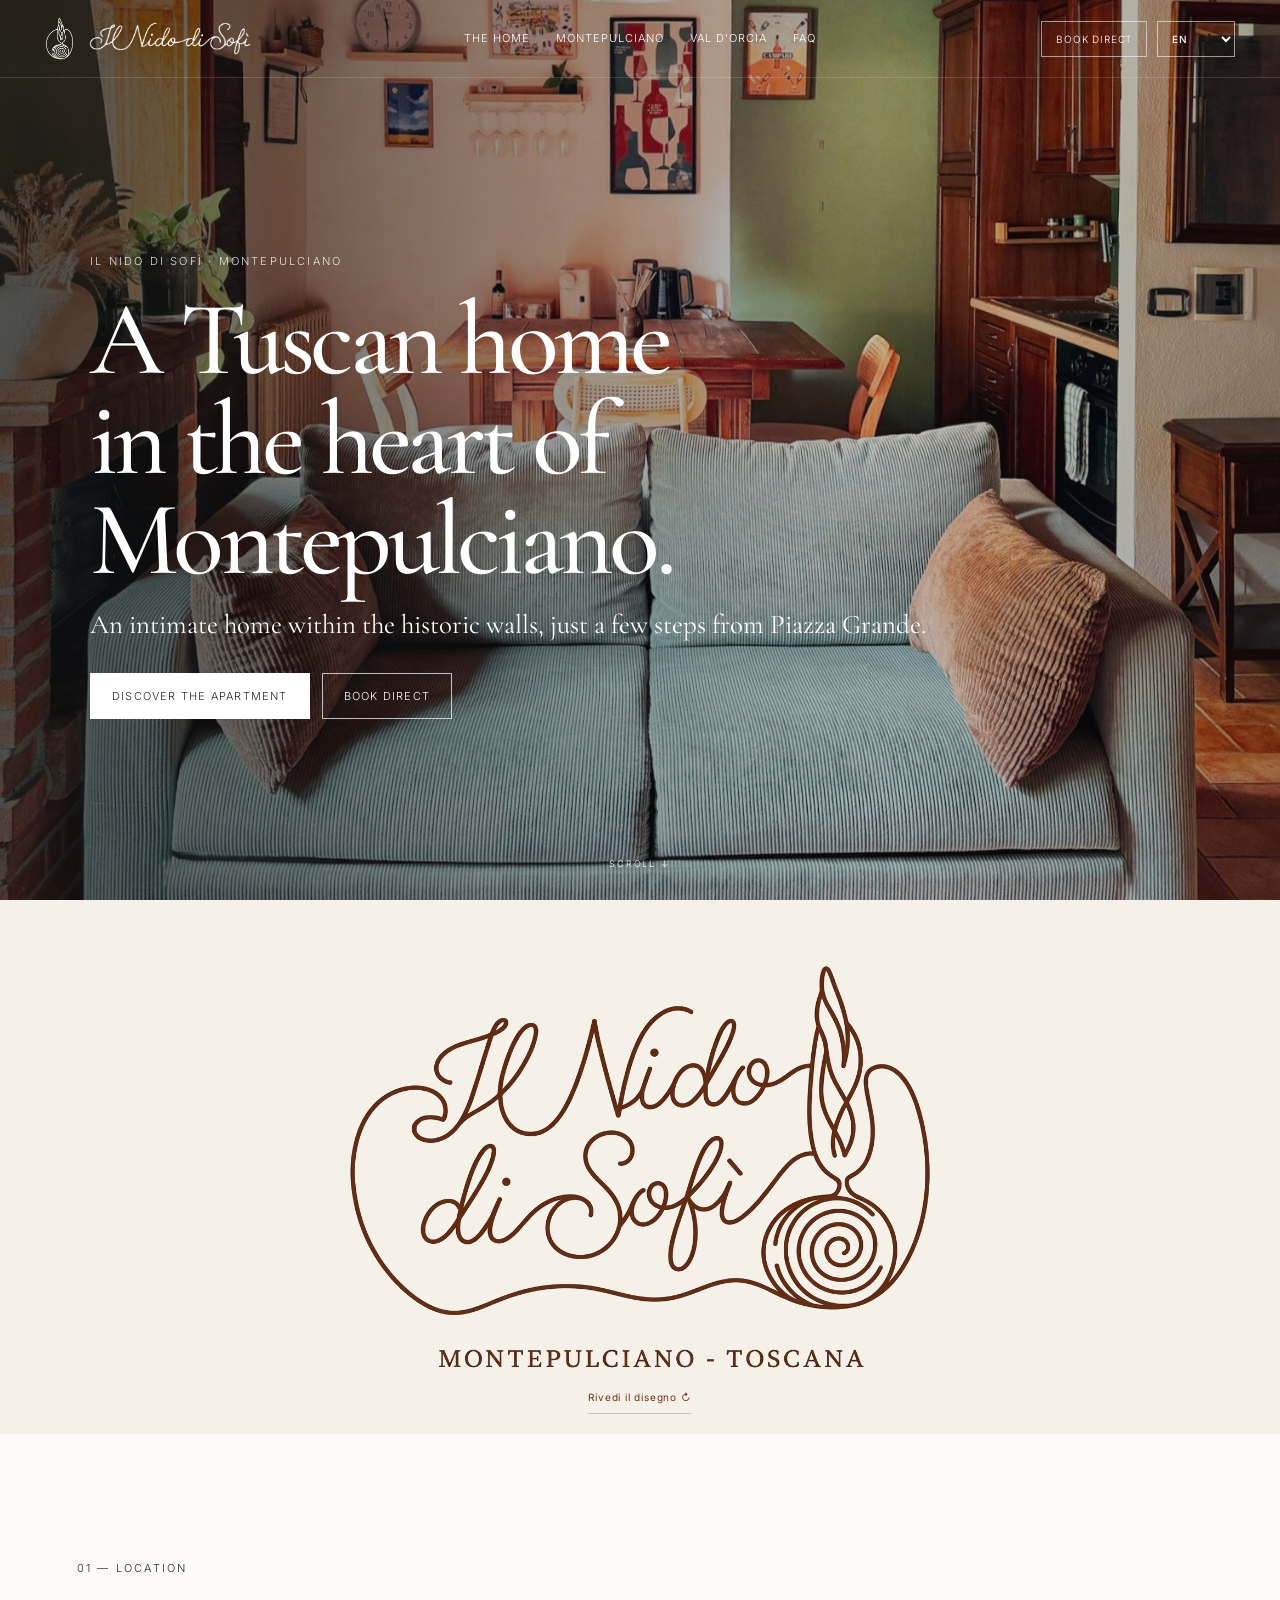
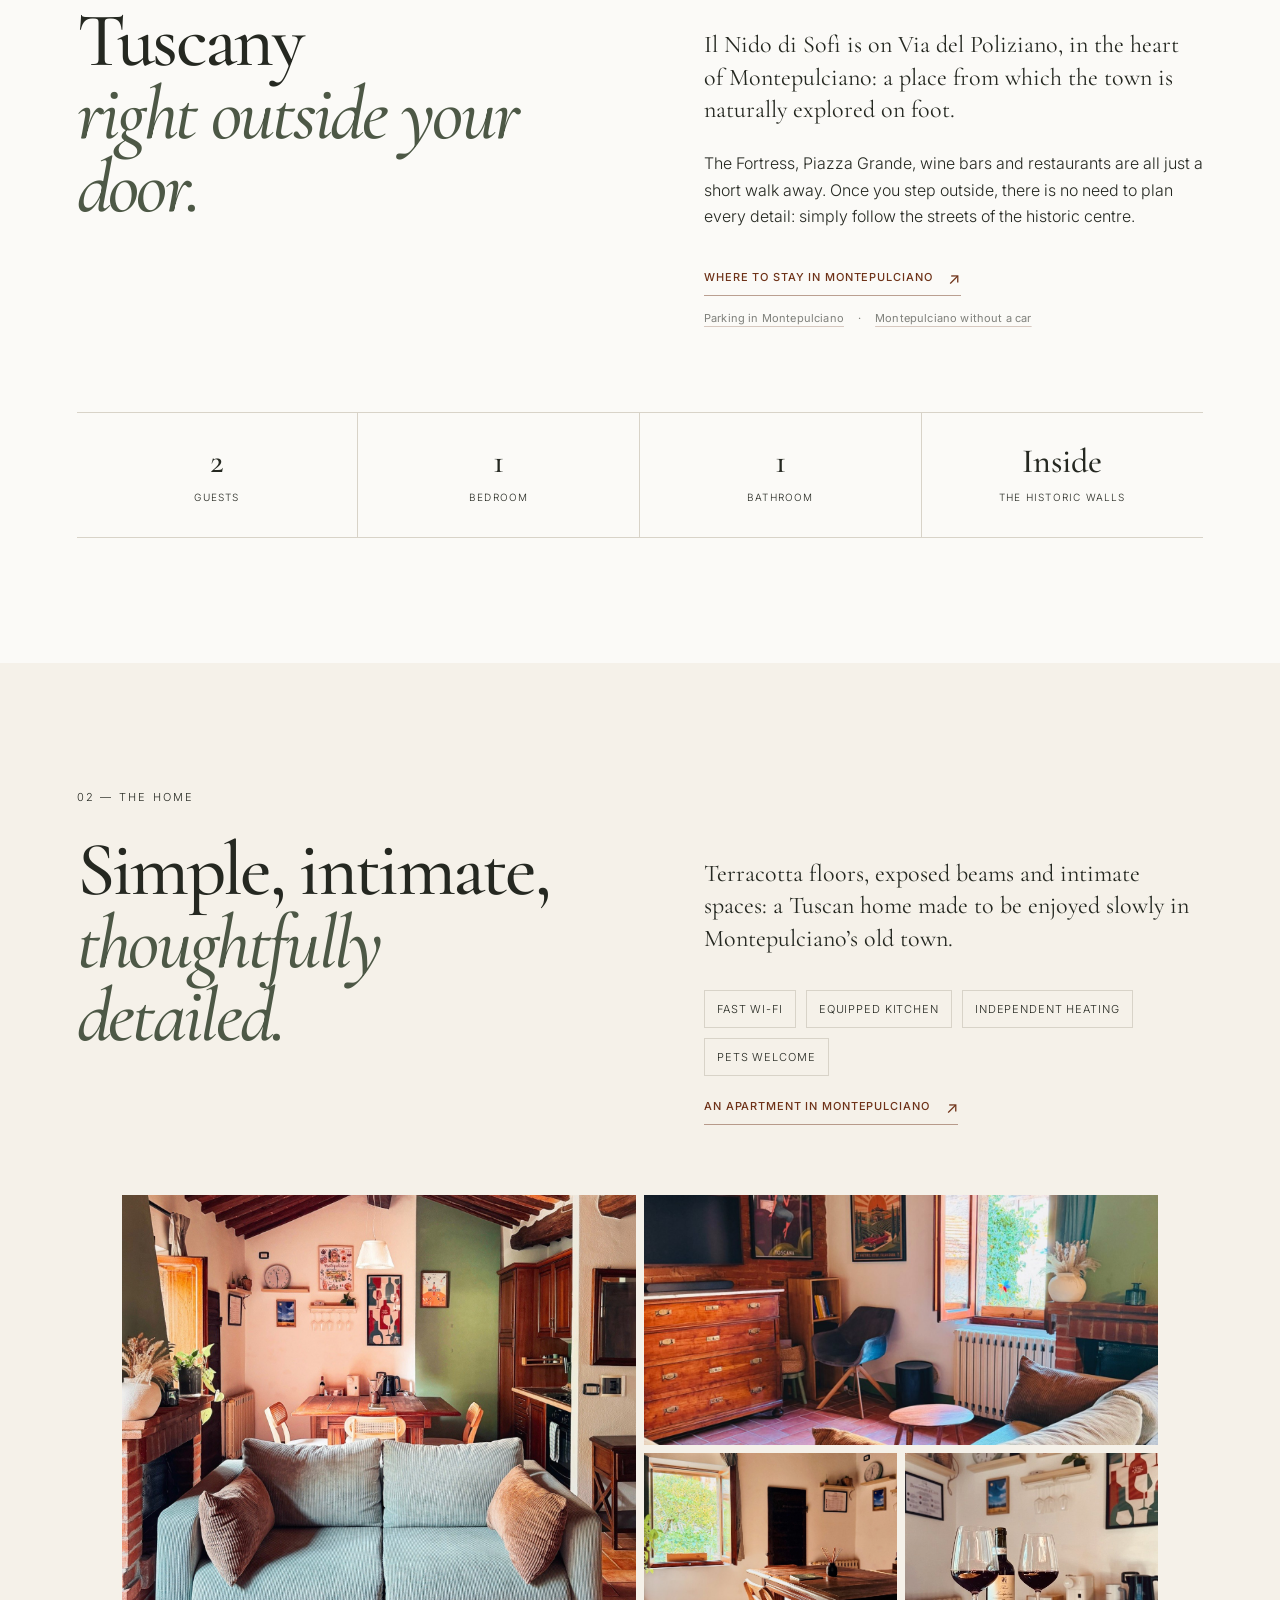
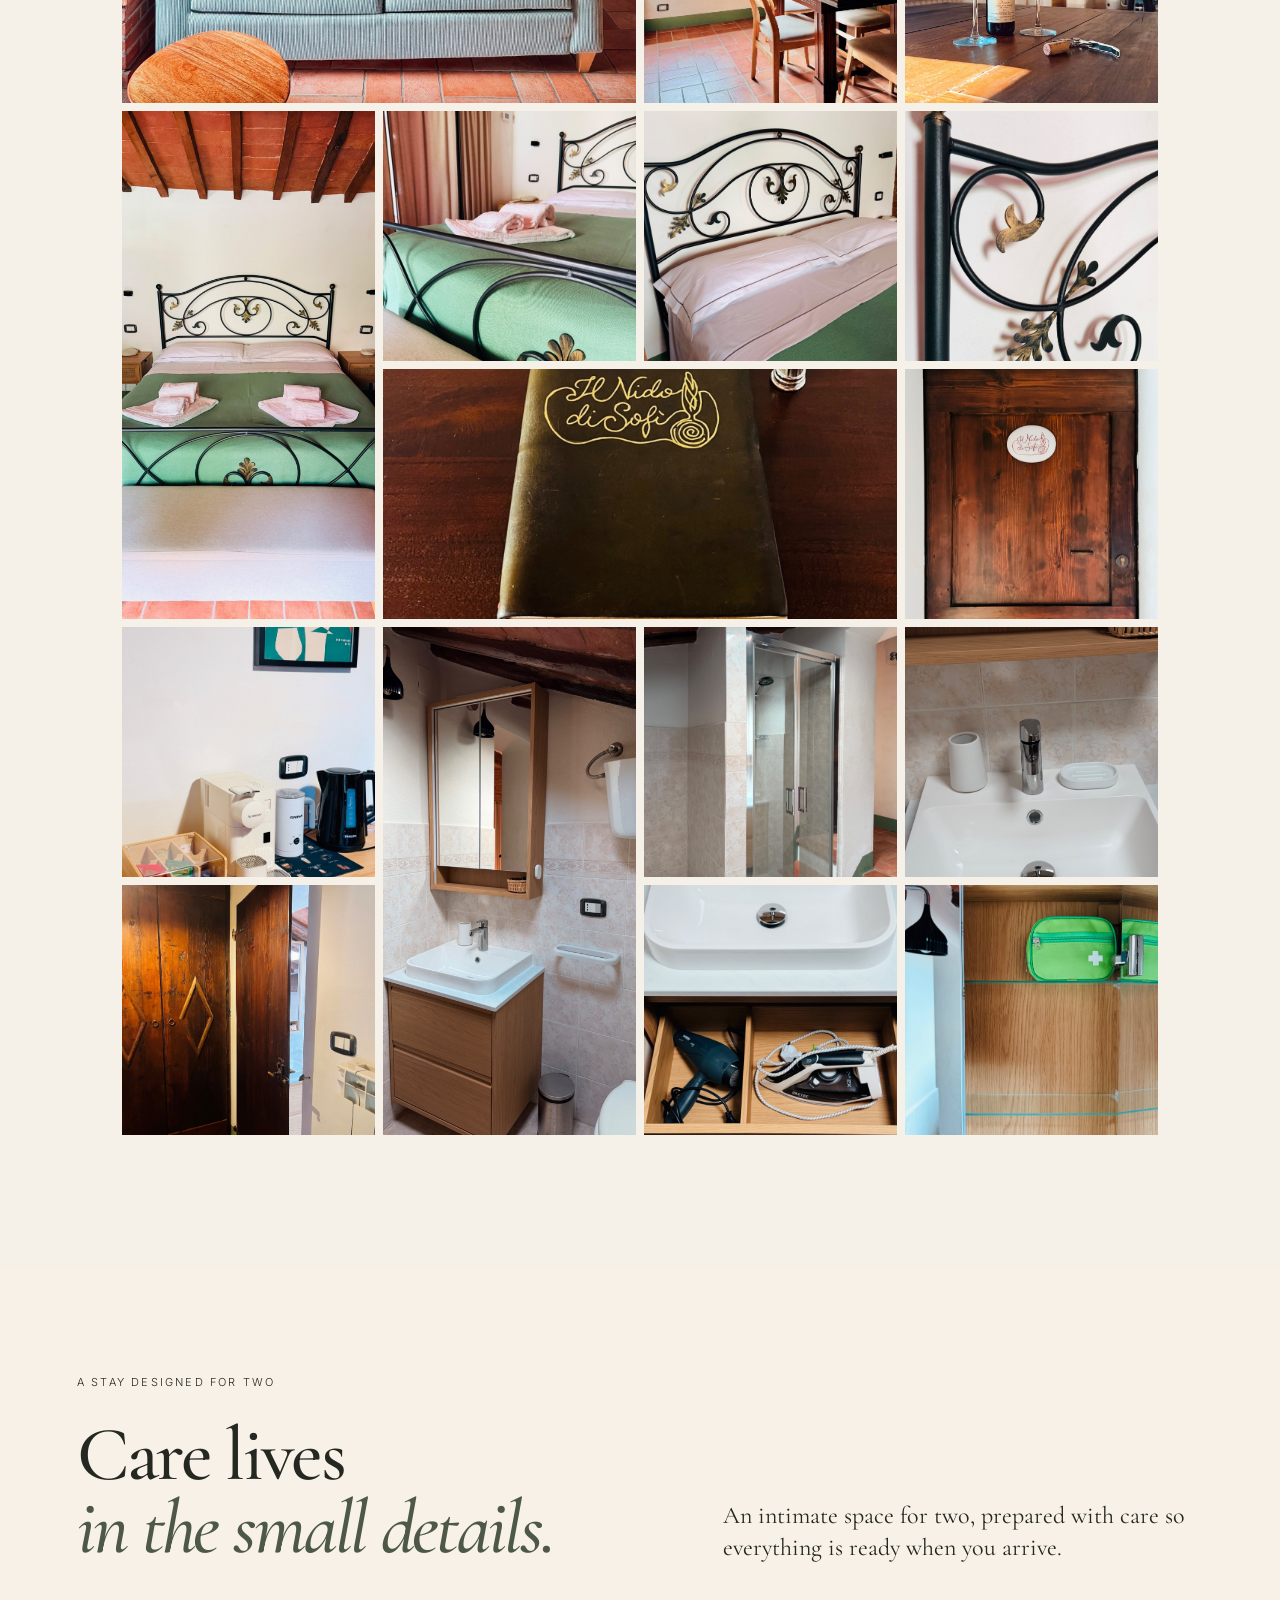
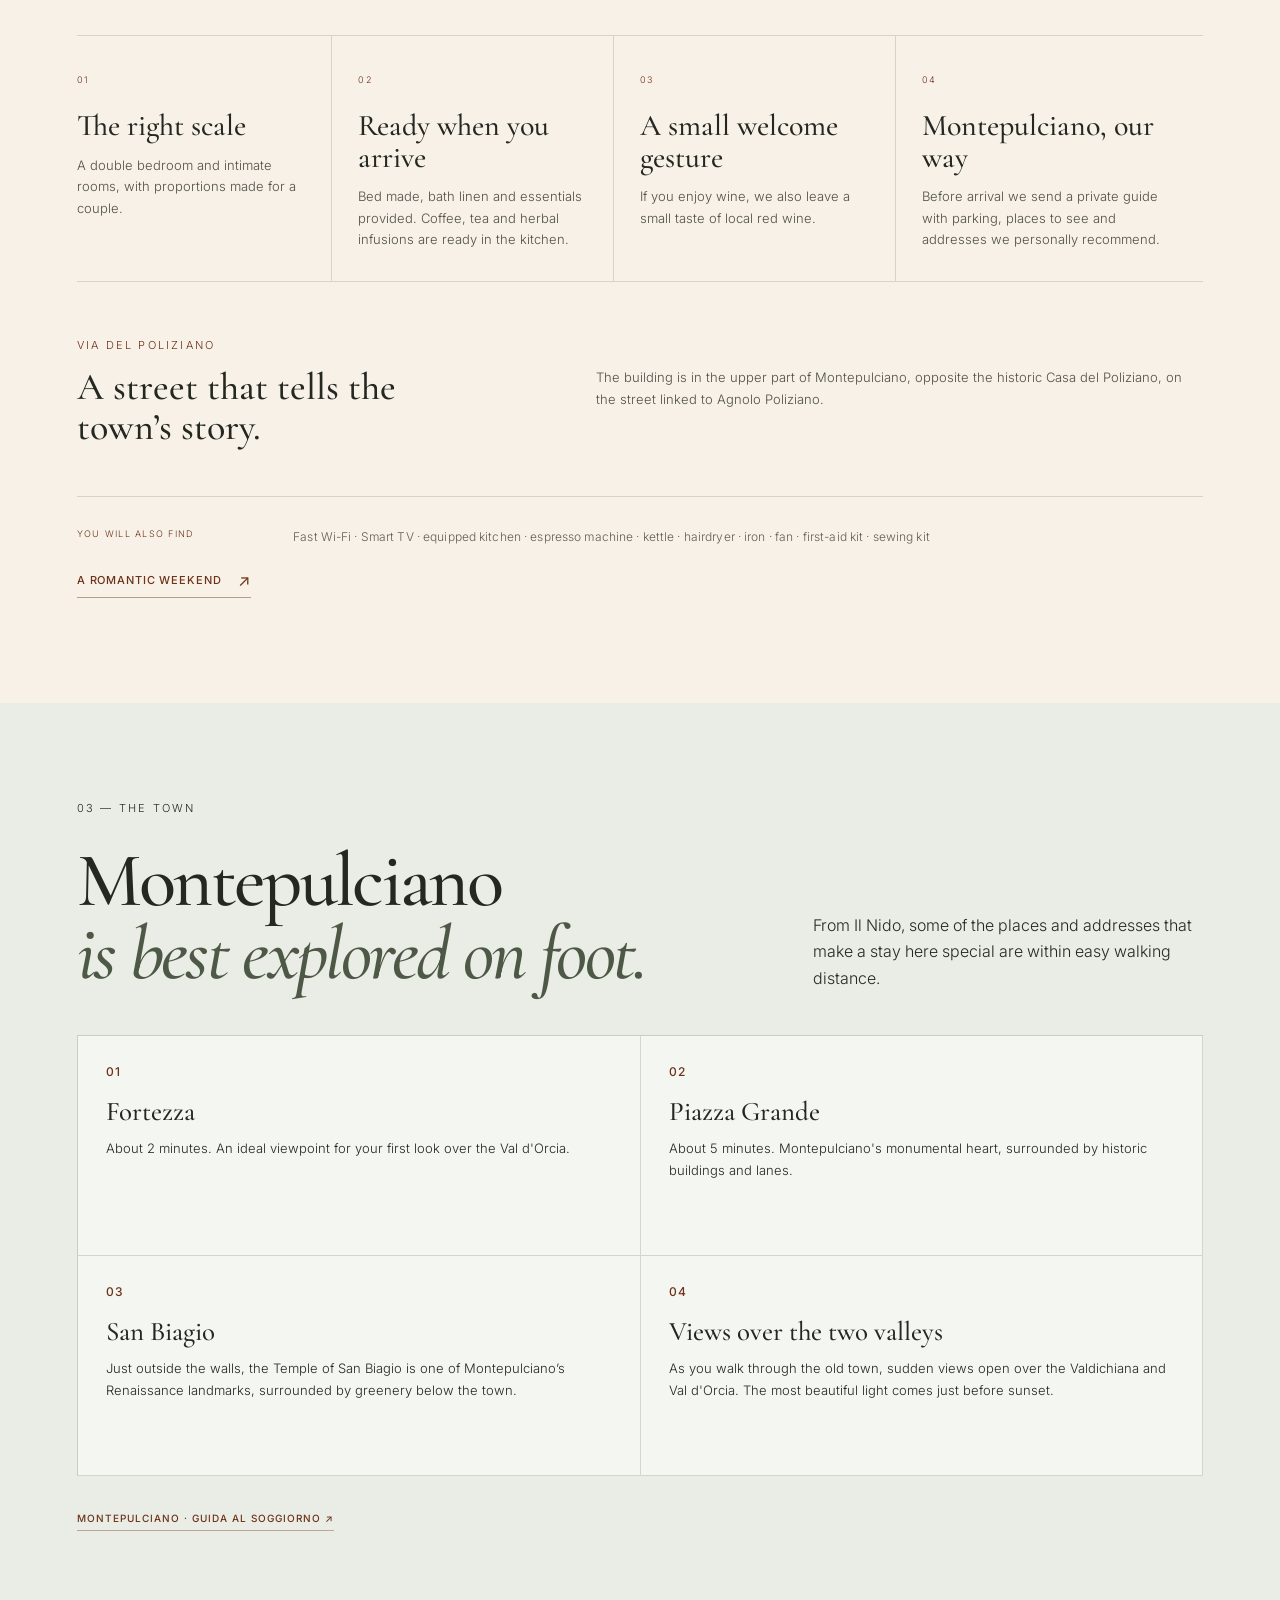
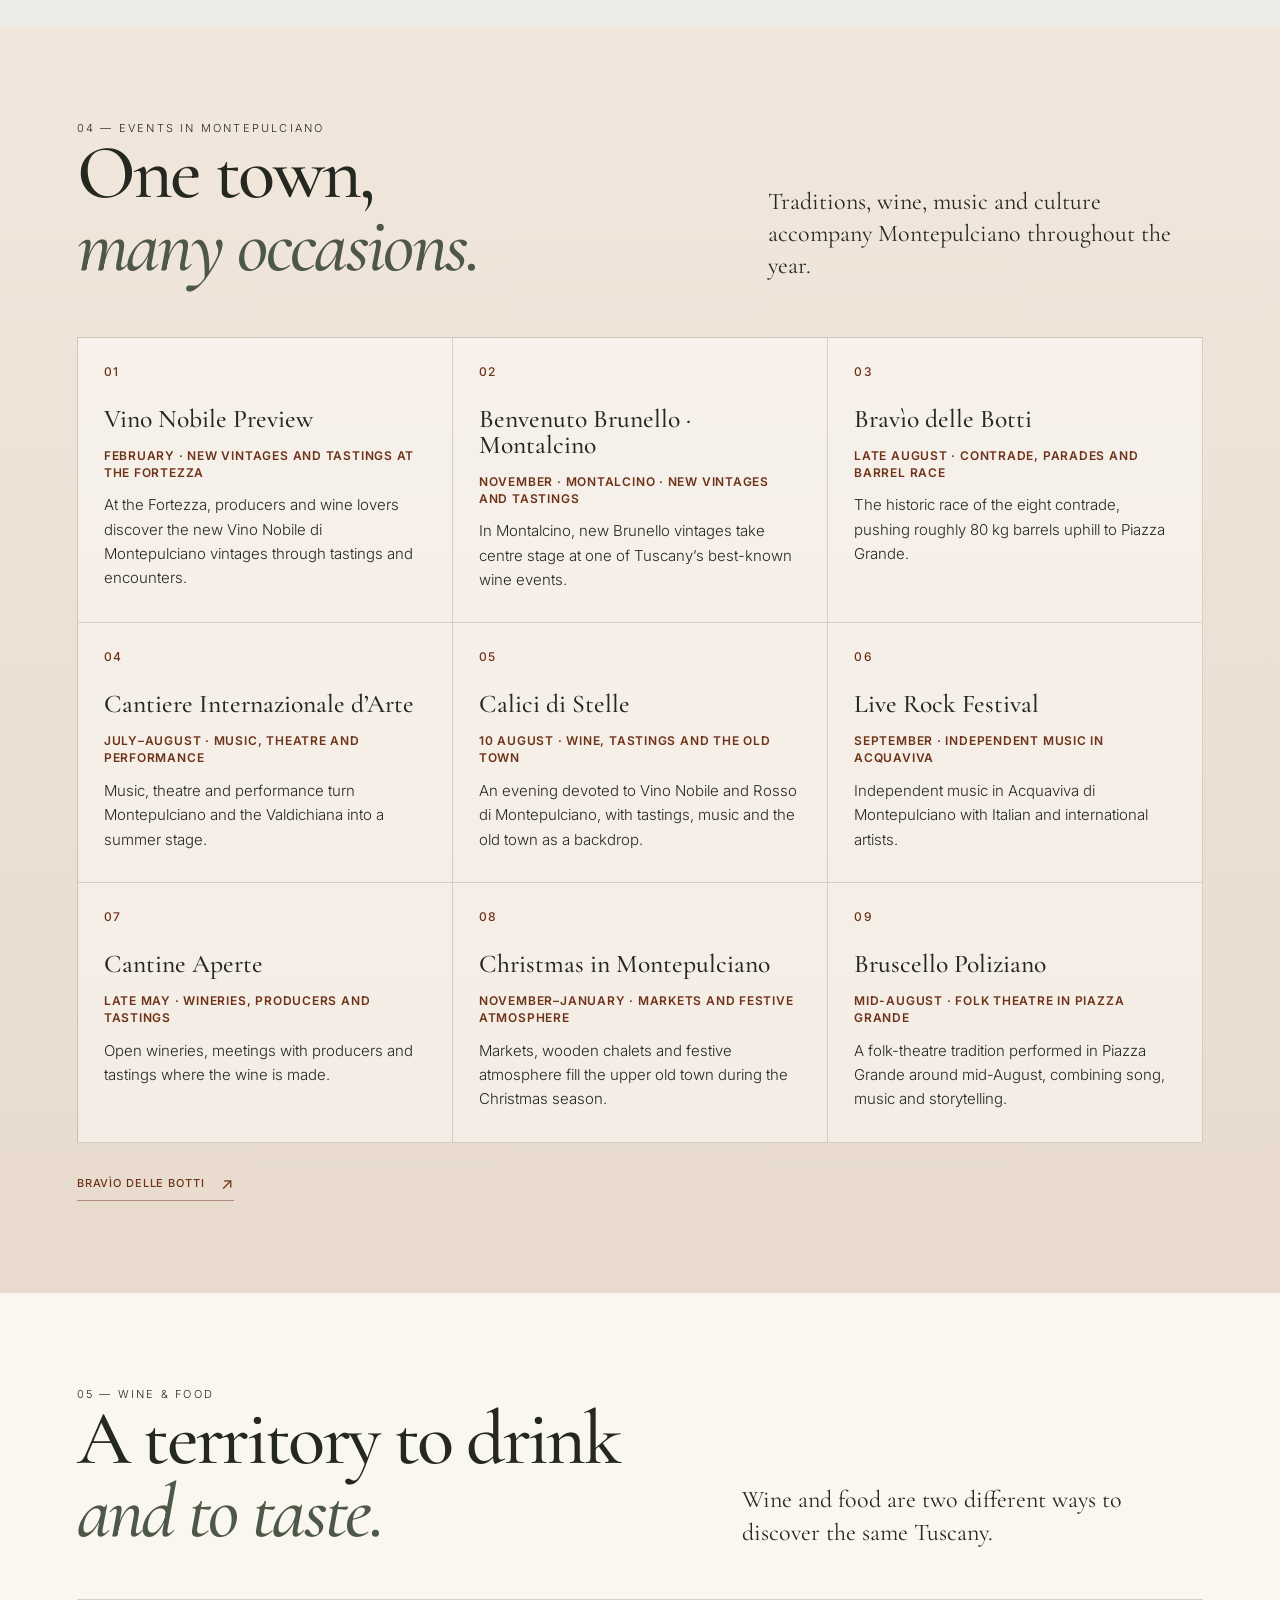
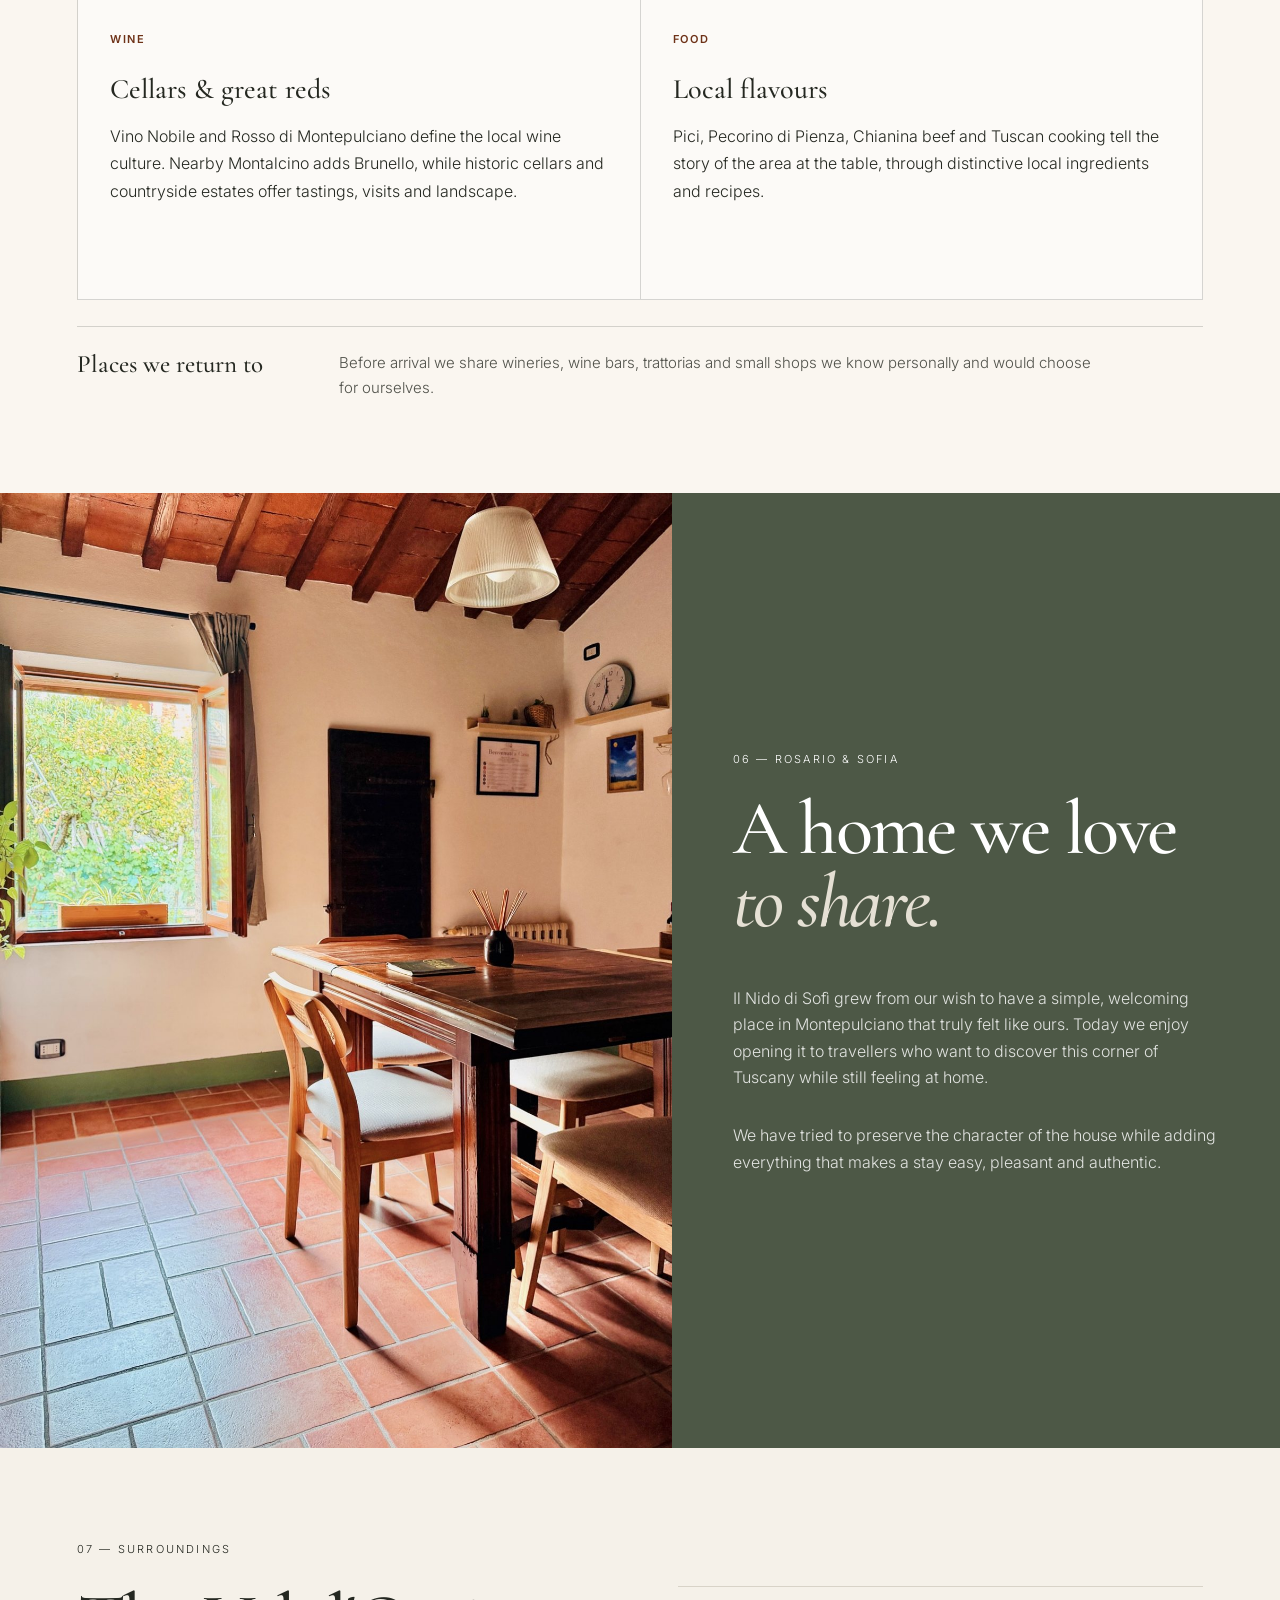
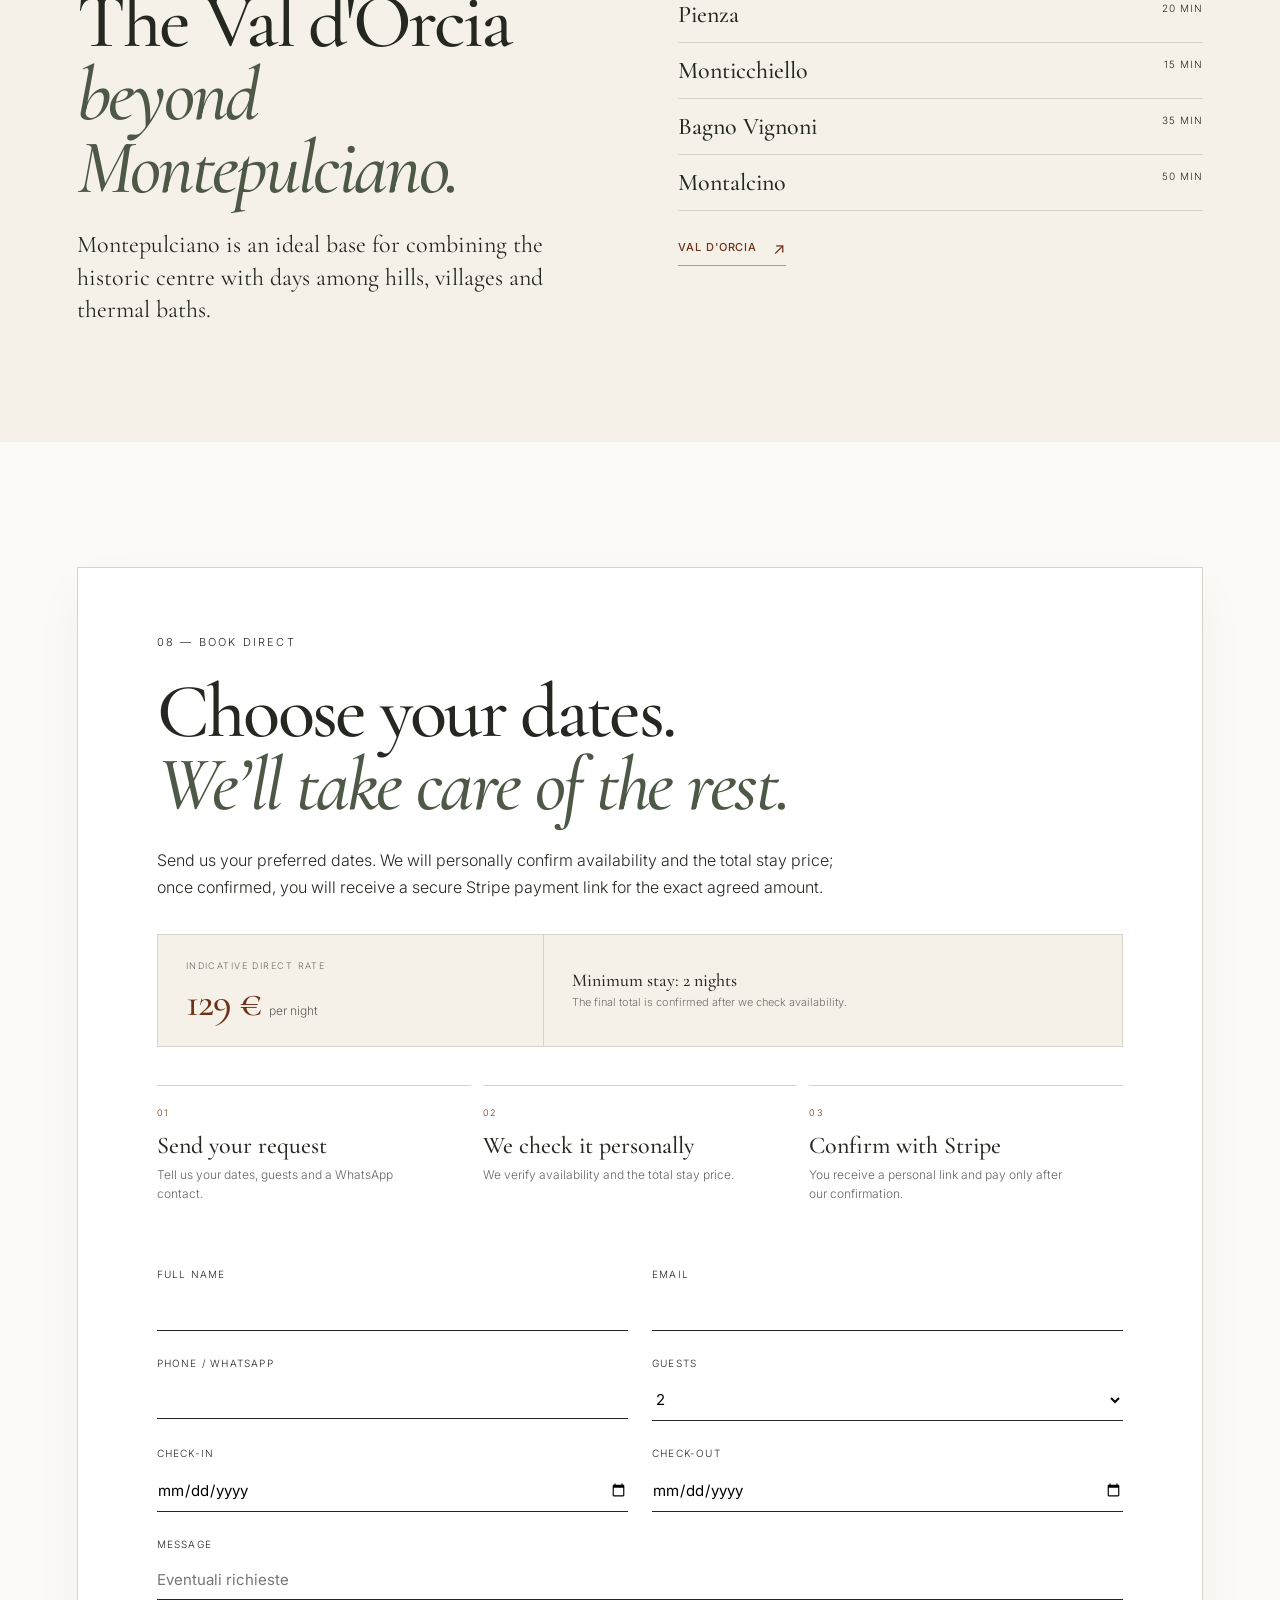
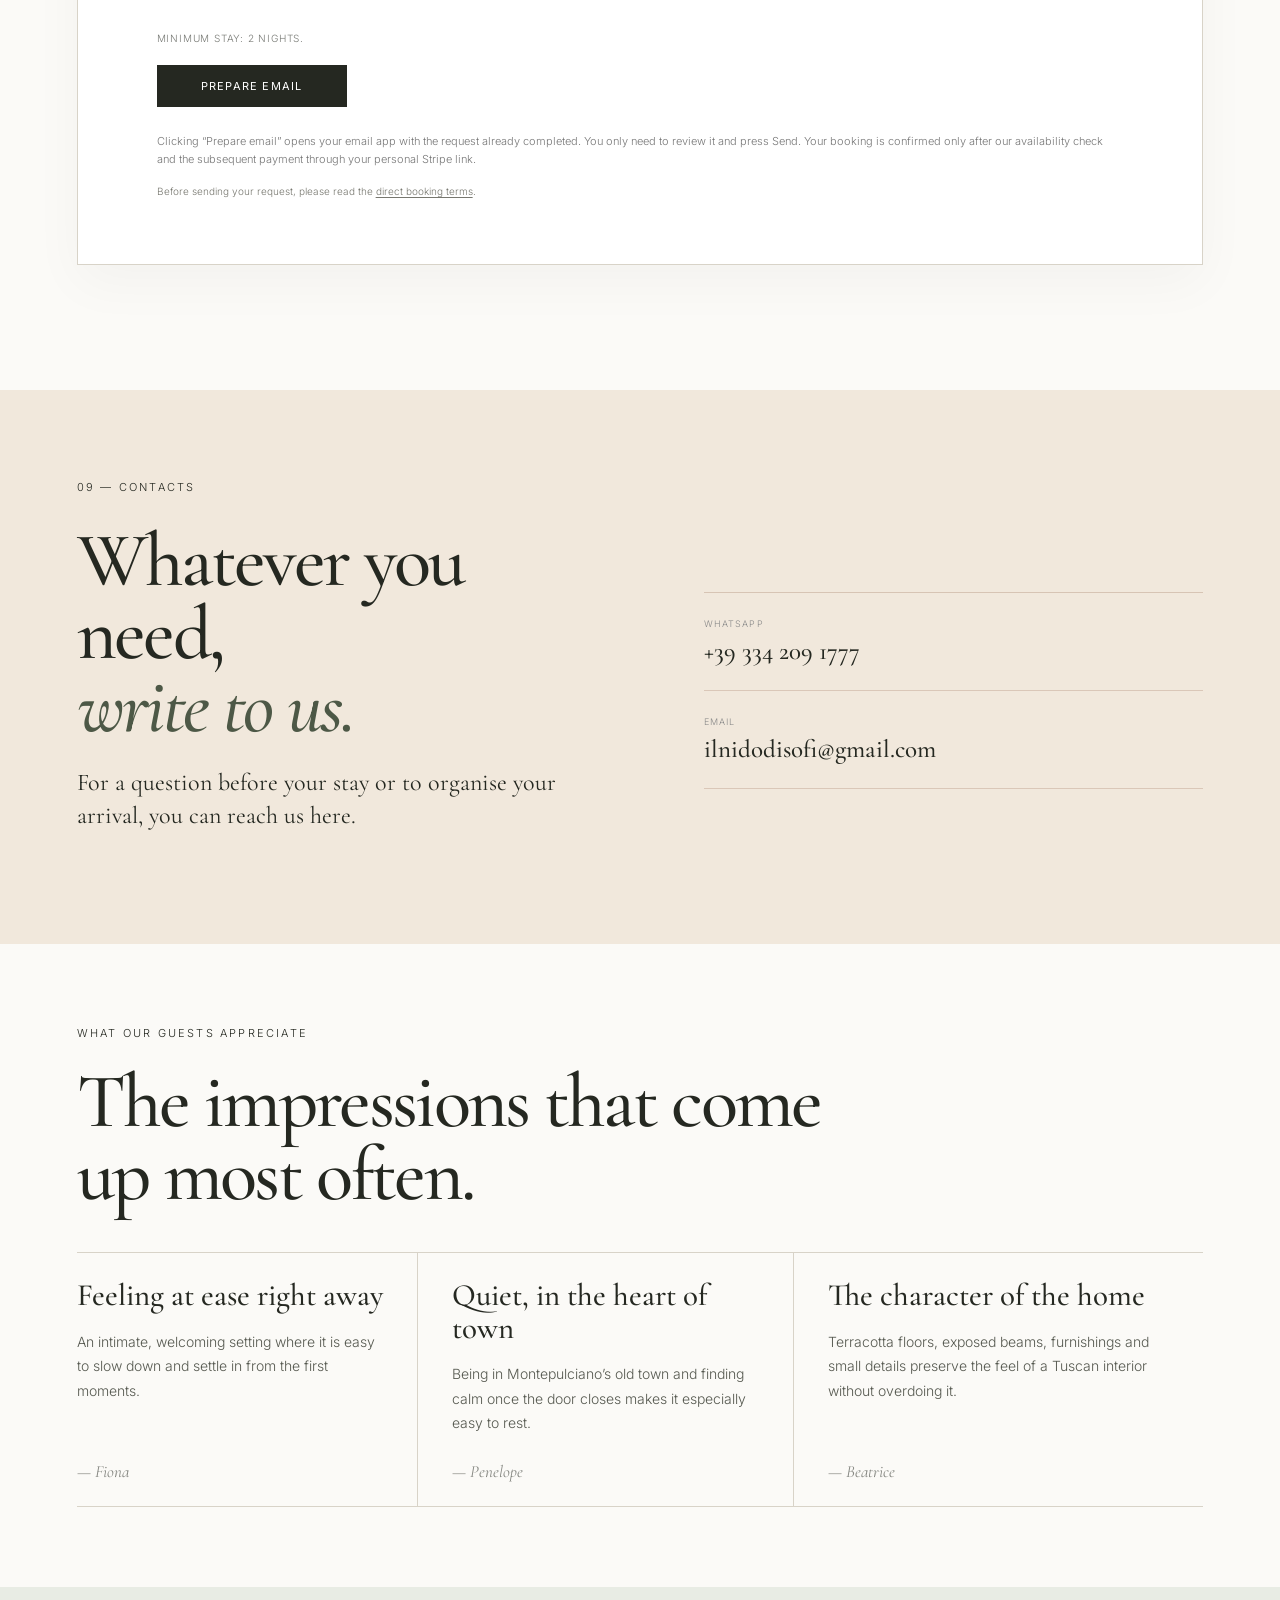
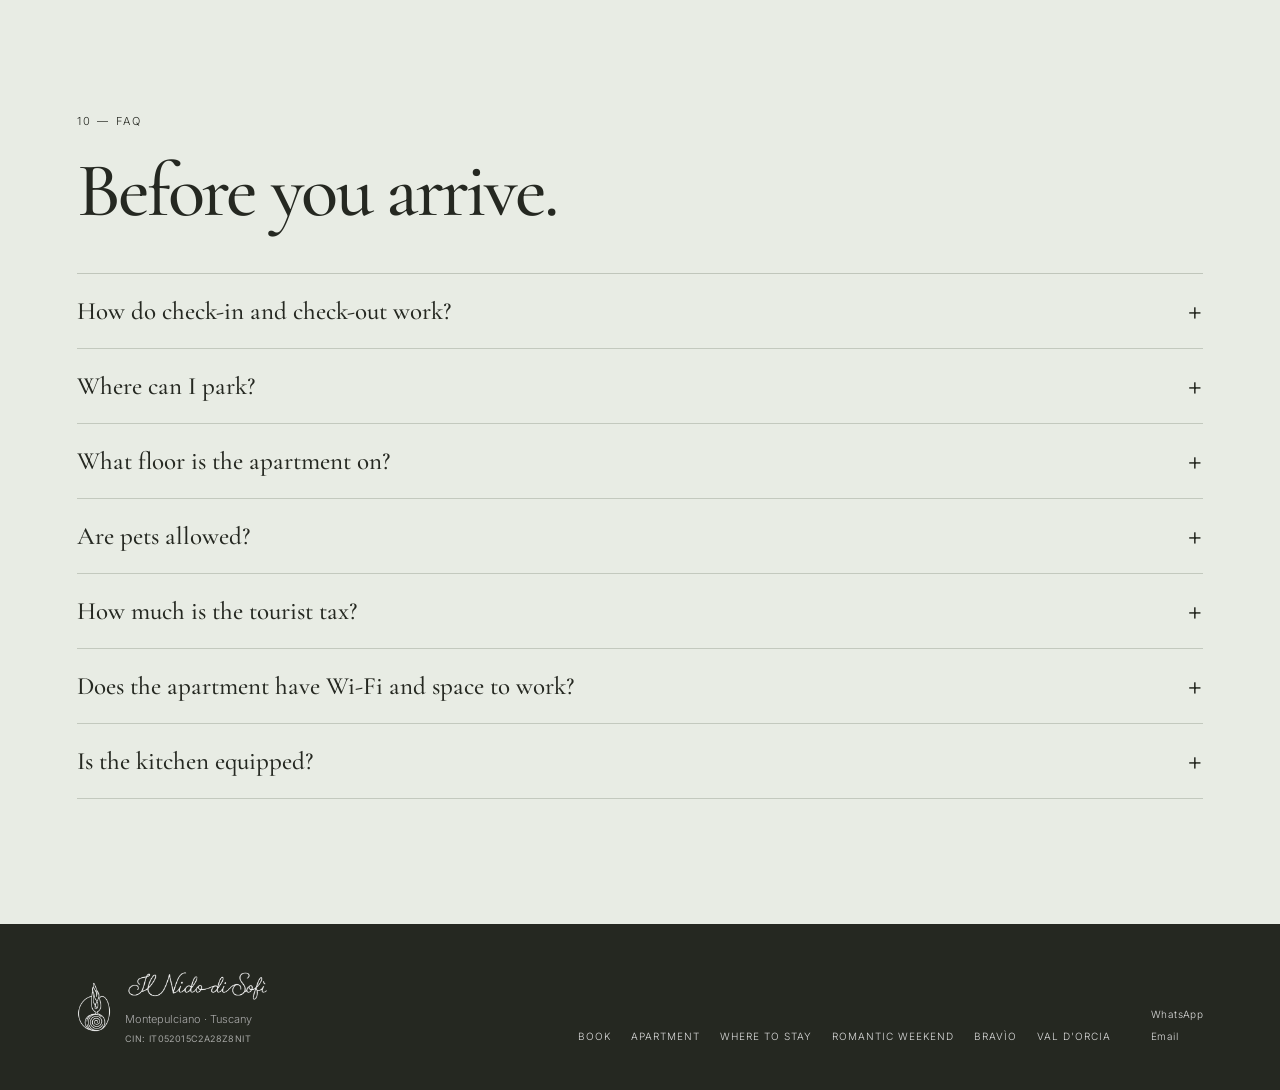
==== commit 0e340623: "Prepared rollback: restore exact V3 snapshot before compact V4" ====
--- a/index.html
+++ b/index.html
@@ -15,90 +15,17 @@
 <script src="motion.js?v=20261029-v3" defer></script>
 <link rel="stylesheet" href="experience.css?v=20261029-v3">
 <script src="logo-pen-data.js?v=20261029-v3" defer></script><script src="experience.js?v=20261029-v3" defer></script>
-<link rel="stylesheet" href="borgo/style.css?v=20261029-v4-salvia"><link rel="stylesheet" href="compact.css?v=20261029-v4-salvia"><script src="borgo/scene.js?v=20261029-v4-salvia" defer></script><script src="borgo/walk.js?v=20261029-v4-salvia" defer></script><script src="compact.js?v=20261029-v4-salvia" defer></script></head>
+</head>
 <body>
 <header class="topbar"><a class="brand-lockup" href="#top" aria-label="Il Nido di Sofì"><img class="brand-mark" src="assets/logo-mark.png" alt=""><img class="brand-wordmark" src="assets/logo-wordmark.png" alt="Il Nido di Sofì"></a><nav aria-label="Navigazione principale"><a href="#casa" data-i18n="nav.home">La casa</a><a href="#montepulciano" data-i18n="nav.montepulciano">Montepulciano</a><a href="#valdorcia" data-i18n="nav.valdorcia">Val d'Orcia</a><a href="#faq" data-i18n="nav.faq">FAQ</a></nav><div class="top-actions"><a class="nav-cta" href="#prenota" data-i18n="nav.book">Prenota direttamente</a><label class="language-picker"><span class="sr-only" data-i18n="language.label">Lingua</span><select id="languageSelect" aria-label="Lingua"><option value="it">IT</option><option value="en">EN</option><option value="es">ES</option><option value="de">DE</option><option value="fr">FR</option><option value="ru">RU</option><option value="zh">中文</option></select></label></div></header>
 <main id="top">
 <section class="hero"><img class="hero-photo" src="assets/photos/hero.jpg" alt="Soggiorno e cucina de Il Nido di Sofì a Montepulciano" fetchpriority="high"><div class="hero-overlay"></div><div class="hero-content"><p class="eyebrow light" data-i18n="hero.eyebrow">IL NIDO DI SOFÌ · MONTEPULCIANO</p><h1 data-i18n-html="hero.title">Una dimora<br>nel cuore di Montepulciano.</h1><p class="hero-sub" data-i18n="hero.subtitle">Autentica, intima e a pochi passi da Piazza Grande.</p><div class="hero-actions"><a class="button button-light" href="#casa" data-i18n="hero.discover">Scopri l'appartamento</a><a class="button button-ghost" href="#prenota" data-i18n="hero.book">Prenota direttamente</a></div></div><div class="scroll-note" data-i18n="hero.scroll">SCORRI ↓</div></section>
 <section id="logo" class="brand-showcase v3-logo-section" aria-label="Il Nido di Sofì — il nostro logo"><div class="v3-logo-art"><img class="v3-logo-original" src="assets/logo-large.png" alt="Il Nido di Sofì — Montepulciano, Toscana"></div><button class="v3-logo-replay" type="button" hidden>Rivedi il disegno ↻</button></section>
-<section class="story section" id="casa"><div class="section-kicker" data-i18n="home.kicker">01 — LA CASA</div><div class="story-grid"><div><h2 data-i18n-html="home.title">Semplice, raccolta,<br><em>curata nei dettagli.</em></h2></div><div><p class="lead" data-i18n="home.lead">Pavimenti in terracotta, travi a vista e spazi raccolti.</p><div class="amenities"><span data-i18n="amenities.wifi">Wi-Fi veloce</span><span data-i18n="amenities.kitchen">Cucina attrezzata</span><span data-i18n="amenities.heating">Riscaldamento autonomo</span><span data-i18n="amenities.pets">Animali ammessi</span></div><a class="home-context-link" href="/montepulciano/" data-i18n="discover.apartment.title">Appartamento a Montepulciano</a></div></div><p class="home-facts"><span><b>2</b> <span data-i18n="facts.guests">ospiti</span></span><span><b>1</b> <span data-i18n="facts.bedroom">camera</span></span><span><b>1</b> <span data-i18n="facts.bathroom">bagno</span></span></p><div class="gallery-v2 section-tight house-gallery" style="margin-top:clamp(36px,6vw,70px)" aria-label="Galleria fotografica de Il Nido di Sofì"><button class="gallery-photo gallery-photo--feature" type="button" data-lightbox="assets/photos/hero.jpg" aria-label="Apri foto principale del soggiorno"><img src="assets/photos/hero.jpg" alt="Soggiorno e cucina de Il Nido di Sofì" loading="lazy"></button><button class="gallery-photo gallery-photo--wide" type="button" data-lightbox="assets/photos/living-02.jpg" aria-label="Apri foto del soggiorno"><img src="assets/photos/living-02.jpg" alt="Soggiorno con camino e finestra" loading="lazy"></button><button class="gallery-photo" type="button" data-lightbox="assets/photos/living-03.jpg" aria-label="Apri foto della zona pranzo"><img src="assets/photos/living-03.jpg" alt="Zona pranzo luminosa" loading="lazy"></button><button class="gallery-photo" type="button" data-lightbox="assets/photos/wine-detail.jpg" aria-label="Apri dettaglio del vino"><img src="assets/photos/wine-detail.jpg" alt="Dettaglio con vino Nobile di Montepulciano" loading="lazy"></button><button class="gallery-photo gallery-photo--tall" type="button" data-lightbox="assets/photos/bedroom-01.jpg" aria-label="Apri foto della camera"><img src="assets/photos/bedroom-01.jpg" alt="Camera matrimoniale" loading="lazy"></button><button class="gallery-photo" type="button" data-lightbox="assets/photos/bedroom-02.jpg" aria-label="Apri dettaglio della camera"><img src="assets/photos/bedroom-02.jpg" alt="Letto matrimoniale e biancheria" loading="lazy"></button><button class="gallery-photo" type="button" data-lightbox="assets/photos/bedroom-03.jpg" aria-label="Apri dettaglio del letto"><img src="assets/photos/bedroom-03.jpg" alt="Dettaglio del letto in ferro battuto" loading="lazy"></button><button class="gallery-photo" type="button" data-lightbox="assets/photos/bedroom-detail.jpg" aria-label="Apri dettaglio della testiera"><img src="assets/photos/bedroom-detail.jpg" alt="Dettaglio artigianale della testiera" loading="lazy"></button><button class="gallery-photo gallery-photo--wide" type="button" data-lightbox="assets/photos/guestbook.jpg" aria-label="Apri foto del guestbook"><img src="assets/photos/guestbook.jpg" alt="Guestbook de Il Nido di Sofì" loading="lazy"></button><button data-photo-expand aria-expanded="false" class="gallery-photo" type="button" data-lightbox="assets/photos/entrance-door.jpg" aria-label="Mostra tutte le 17 foto"><img src="assets/photos/entrance-door.jpg" alt="Porta d'ingresso in legno" loading="lazy"><span class="gallery-more"><span class="gallery-more-symbol" aria-hidden="true">+7</span><strong data-v4="morePhotos">Mostra tutte le foto</strong><span data-v4="photoCount">17 immagini della casa</span></span></button><button hidden data-gallery-extra class="gallery-photo" type="button" data-lightbox="assets/photos/coffee-corner.jpg" aria-label="Apri foto dell'angolo caffè"><img src="assets/photos/coffee-corner.jpg" alt="Angolo caffè e tè" loading="lazy"></button><button hidden data-gallery-extra class="gallery-photo gallery-photo--tall" type="button" data-lightbox="assets/photos/bathroom.jpg" aria-label="Apri foto del bagno"><img src="assets/photos/bathroom.jpg" alt="Bagno de Il Nido di Sofì" loading="lazy"></button><button hidden data-gallery-extra class="gallery-photo" type="button" data-lightbox="assets/photos/shower.jpg" aria-label="Apri foto della doccia"><img src="assets/photos/shower.jpg" alt="Doccia del bagno" loading="lazy"></button><button hidden data-gallery-extra class="gallery-photo" type="button" data-lightbox="assets/photos/bathroom-sink-detail.jpg" aria-label="Apri dettaglio del lavabo"><img src="assets/photos/bathroom-sink-detail.jpg" alt="Dettaglio del lavabo" loading="lazy"></button><button hidden data-gallery-extra class="gallery-photo" type="button" data-lightbox="assets/photos/wardrobe.jpg" aria-label="Apri foto dell'armadio"><img src="assets/photos/wardrobe.jpg" alt="Armadio della camera" loading="lazy"></button><button hidden data-gallery-extra class="gallery-photo" type="button" data-lightbox="assets/photos/amenities-hairdryer-iron.jpg" aria-label="Apri foto dei servizi"><img src="assets/photos/amenities-hairdryer-iron.jpg" alt="Asciugacapelli e ferro da stiro a disposizione" loading="lazy"></button><button hidden data-gallery-extra class="gallery-photo" type="button" data-lightbox="assets/photos/first-aid.jpg" aria-label="Apri foto del kit di primo soccorso"><img src="assets/photos/first-aid.jpg" alt="Kit di primo soccorso" loading="lazy"></button></div><div class="gallery-collapse-wrap" hidden><button type="button" class="gallery-collapse" data-v4="fewerPhotos">Mostra solo le prime 10 foto ↑</button></div><details class="home-details"><summary><span data-v4="homeDetails">I dettagli del soggiorno</span><span aria-hidden="true">+</span></summary><div class="stay-value" id="pensato-per-due"><div class="stay-details-kicker" data-value="kicker">UN SOGGIORNO PENSATO PER DUE</div><div class="stay-value-head"><h3 data-value-html="title">La cura si vede<br><em>nelle piccole cose.</em></h3><p class="lead" data-value="lead"></p></div><div class="stay-value-grid"><article><span>01</span><h3 data-value="c1t"></h3><p data-value="c1p"></p></article><article><span>02</span><h3 data-value="c2t"></h3><p data-value="c2p"></p></article><article><span>03</span><h3 data-value="c3t"></h3><p data-value="c3p"></p></article><article><span>04</span><h3 data-value="c4t"></h3><p data-value="c4p"></p></article></div><div class="stay-value-history"><div><span class="eyebrow" data-value="historyKicker"></span><h3 data-value="historyTitle"></h3></div><p data-value="historyText"></p></div><div class="stay-value-essentials"><span data-value="essentialsLabel"></span><p data-value="essentials"></p></div><a class="home-context-link" href="/weekend-romantico-montepulciano/" data-i18n="discover.romantic.title">Weekend romantico</a></div></details></section>
-<section class="borgo-section section" id="montepulciano"><span id="posizione" class="anchor-target" aria-hidden="true"></span><div class="section-kicker" data-v4="borgoKicker">02 — NEL CUORE DEL BORGO</div><div class="borgo-heading"><h2 data-v4-html="borgoTitle">Una casa.<br><em>Un intero borgo.</em></h2><div><p class="lead" data-v4="borgoLead">Il Nido è in Via del Poliziano, nel centro storico di Montepulciano. Da qui raggiungi Piazza Grande lungo Via del Teatro, poi la Fortezza lungo Via di San Donato.</p><p class="borgo-links"><a href="/parcheggi-montepulciano/" data-i18n="practical.parking">Parcheggi a Montepulciano</a><span aria-hidden="true">·</span><a href="/montepulciano-senza-auto/" data-i18n="practical.walking">Montepulciano senza auto</a></p></div></div><section class="experience" id="borgo-walk" aria-label="Passeggiata nel centro storico di Montepulciano">
-<div class="map-wrap"><div class="map-meta"><span>MONTEPULCIANO <i>·</i> IL BORGO IN MINIATURA</span><button id="borgo-play" type="button">Segui il filo <span aria-hidden="true">↗</span></button></div>
-<div class="map-scene"><div class="scene-caption" aria-hidden="true">Montepulciano<span>un piccolo mondo, da percorrere a piedi</span></div>
-<svg viewBox="0 0 1100 720" role="img" aria-label="Plastico isometrico illustrato del borgo racchiuso dalle mura. Prima il Nido in Via del Poliziano, poi Piazza Grande, infine la Fortezza.">
-<defs>
-<pattern id="borgo-paper" width="14" height="14" patternUnits="userSpaceOnUse"><circle cx="3" cy="6" r=".45" fill="#8b7c61" opacity=".12"/></pattern>
-<path id="borgo-wall-outline" d="M90 440 C85 365 110 280 170 235 L280 170 C330 150 340 80 430 60 C545 35 615 35 730 30 L855 25 C920 25 970 95 950 160 L918 210 C900 235 860 245 838 280 L780 375 C730 430 670 450 590 465 L460 510 C355 550 235 550 170 505 L115 475 Q95 450 90 440 Z"/>
-<clipPath id="borgo-inside-walls"><use href="#borgo-wall-outline"/></clipPath>
-<g id="borgo-little-house" stroke="#a69880" stroke-width="1" stroke-linejoin="round"><path d="M0 9 L16 1 33 9 V38 H0Z" fill="#e8dfce"/><path d="M-2 10L16 0 35 10 M5 22h4 M22 22h4 M5 30h4 M22 30h4" fill="none"/><path d="M14 38v-9h6v9" fill="#c6b69a"/></g>
-<g id="borgo-town-block" stroke="#a89d89" stroke-width="1"><path d="M0 6h47v33H0z" fill="#e9e1d1"/><path d="M-2 6L23-2 49 6" fill="none"/><path d="M7 14h5v7H7z M21 14h5v7h-5z M35 14h5v7h-5z" fill="#d2c5b0" stroke="none"/><path d="M20 39V29h7v10" fill="#c9baa0" stroke="none"/></g>
-<g id="borgo-cypress"><path d="M0 22V42" stroke="#8f987d" stroke-width="1.2"/><path d="M0-9C-4 1-10 16-6 26Q0 33 6 26C10 16 4 1 0-9Z" fill="#9da68b" stroke="#8f987d" stroke-width=".8"/></g>
-</defs>
-<rect width="1000" height="620" fill="#eeeadd"/><rect width="1000" height="620" fill="url(#borgo-paper)"/>
-<!-- The ridge and the surrounding landscape are secondary to the town. -->
-<g fill="none" stroke="#d6d6c4" stroke-width="1.1" opacity=".8"><path d="M-30 390Q200 100 470 92T1030 5"/><path d="M-30 417Q200 130 480 119T1030 30"/><path d="M-30 444Q200 160 490 146T1030 55"/><path d="M20 620Q240 475 490 535T1040 325"/><path d="M40 647Q260 505 510 562T1060 352"/><path d="M60 674Q280 535 530 589T1080 379"/></g>
-<g opacity=".65"><use href="#borgo-cypress" x="79" y="430"/><use href="#borgo-cypress" x="66" y="451" transform="translate(13 28) scale(.9)"/><use href="#borgo-cypress" x="885" y="368"/><use href="#borgo-cypress" x="910" y="350"/><use href="#borgo-cypress" x="770" y="525"/></g>
-<!-- An irregular elongated perimeter, following the idea of the historic ridge. -->
-<use href="#borgo-wall-outline" transform="translate(0 10)" fill="#cfc6b2" stroke="#c5baa4" stroke-width="7"/>
-<use href="#borgo-wall-outline" fill="#f4f0e5" stroke="#a9997b" stroke-width="8" stroke-linejoin="round"/>
-<use href="#borgo-wall-outline" fill="url(#borgo-paper)" stroke="#e6ddcb" stroke-width="3"/>
-<g clip-path="url(#borgo-inside-walls)">
-<!-- Dense but quiet urban fabric: houses are context, not extra landmarks. -->
-<g class="houses" opacity=".43">
-<use href="#borgo-little-house" transform="translate(245 307) rotate(-12)"/><use href="#borgo-town-block" transform="translate(278 292) rotate(-12)"/><use href="#borgo-little-house" transform="translate(335 263) rotate(-12)"/>
-<use href="#borgo-town-block" transform="translate(326 342) rotate(-9)"/><use href="#borgo-little-house" transform="translate(384 320) rotate(-9)"/><use href="#borgo-little-house" transform="translate(425 333) rotate(-9)"/>
-<use href="#borgo-town-block" transform="translate(294 425) rotate(7)"/><use href="#borgo-little-house" transform="translate(354 430) rotate(7)"/><use href="#borgo-little-house" transform="translate(398 432) rotate(7)"/>
-<use href="#borgo-town-block" transform="translate(458 356) rotate(-8)"/><use href="#borgo-little-house" transform="translate(520 340) rotate(-8)"/><use href="#borgo-town-block" transform="translate(535 417) rotate(-8)"/>
-<use href="#borgo-little-house" transform="translate(610 384) rotate(-8)"/><use href="#borgo-town-block" transform="translate(717 321) rotate(-16)"/><use href="#borgo-little-house" transform="translate(742 265) rotate(-16)"/>
-<use href="#borgo-town-block" transform="translate(548 207) rotate(-15)"/><use href="#borgo-little-house" transform="translate(610 187) rotate(-15)"/><use href="#borgo-little-house" transform="translate(652 174) rotate(-15)"/>
-<use href="#borgo-town-block" transform="translate(677 157) rotate(-15)"/><use href="#borgo-little-house" transform="translate(737 139) rotate(-15)"/><use href="#borgo-little-house" transform="translate(781 130) rotate(-15)"/>
-<use href="#borgo-town-block" transform="translate(609 272) rotate(-15)"/><use href="#borgo-little-house" transform="translate(670 249) rotate(-15)"/><use href="#borgo-town-block" transform="translate(720 215) rotate(-15)"/>
-<use href="#borgo-little-house" transform="translate(790 200) rotate(-15)"/><use href="#borgo-town-block" transform="translate(810 121) rotate(-15)"/><use href="#borgo-little-house" transform="translate(840 177) rotate(-15)"/>
-<use href="#borgo-little-house" transform="translate(170 412) rotate(6)"/><use href="#borgo-little-house" transform="translate(199 456) rotate(6)"/><use href="#borgo-town-block" transform="translate(473 440) rotate(-8)"/>
-</g>
-<!-- A subtle street network; the animated itinerary uses these same lines. -->
-<g fill="none" stroke="#e0d7c5" stroke-width="14" stroke-linecap="round" stroke-linejoin="round"><path d="M880 147C797 171 748 207 711 251S696 328 680 360"/><path d="M680 360C676 305 564 287 531 258S482 230 440 230C434 281 325 314 301 346S257 390 235 390"/><path d="M440 230C512 204 574 180 635 163"/><path d="M301 346C350 400 428 403 505 412"/></g>
-<g fill="none" stroke="#fbf8ef" stroke-width="9" stroke-linecap="round" stroke-linejoin="round"><path d="M880 147C797 171 748 207 711 251S696 328 680 360"/><path d="M680 360C676 305 564 287 531 258S482 230 440 230C434 281 325 314 301 346S257 390 235 390"/><path d="M440 230C512 204 574 180 635 163"/><path d="M301 346C350 400 428 403 505 412"/></g>
-<!-- Piazza Grande is an open urban room, rather than another isolated castle. -->
-<path d="M383 208L490 204 513 246 461 271 391 254Z" fill="#e8deca" stroke="#d2c4aa" stroke-width="1"/>
-<g stroke="#d6cbb7" stroke-width=".7"><path d="M400 213L409 257 M420 211L429 263 M440 209L449 266 M460 208L469 263 M480 210L490 254 M388 225L500 224 M391 239L507 237 M408 253L492 250"/></g>
-<path id="borgo-route-base" d="M680 360C676 305 564 287 531 258S482 230 440 230C434 281 325 314 301 346S257 390 235 390" fill="none" stroke="#b8a587" stroke-width="1.4" stroke-dasharray="2 6"/>
-<path id="borgo-trail" d="M680 360" fill="none" stroke="#8c492e" stroke-width="3.5" stroke-linecap="round" stroke-linejoin="round"/>
-<circle id="borgo-pen" cx="680" cy="360" r="4.5" fill="#8c492e" opacity="0"/>
-<!-- Three distinct architectural portraits, with all other houses kept quieter. -->
-<g class="landmark" data-building="0" transform="translate(642 263)" fill="#f8f3e7" stroke="#7e7056" stroke-width="1.4" stroke-linejoin="round">
-<path d="M0 14L37 3 75 14V81H0Z"/><path d="M-4 15L37 0 79 15 M0 38H75 M0 60H75" fill="none"/><g fill="#c7b69a" stroke-width=".7"><path d="M10 23h10v12H10z M32 23h10v12H32z M55 23h10v12H55z M10 46h10v11H10z M32 46h10v11H32z M55 46h10v11H55z M11 67h9v14h-9z M55 67h9v14h-9z"/></g><path d="M32 81V67a6 6 0 0112 0v14" fill="#925234"/><path d="M4 82H71" stroke-width="3"/>
-</g>
-<!-- Palazzo Comunale: central tower, crenellations and belfry, without an invented clock. -->
-<g class="landmark" data-building="1" transform="translate(386 114)" fill="#f8f3e7" stroke="#7e7056" stroke-width="1.4" stroke-linejoin="round">
-<path d="M0 80V39h9v-7h9v7h10V0h7v7h8V0h7v7h8V0h7v39h10v-7h9v7h9v41Z"/><path d="M34 18V30 M43 18V30 M52 18V30" stroke-width="3"/><g fill="#cbbca4" stroke-width=".6"><path d="M10 49h8v10h-8z M29 49h8v10h-8z M56 49h8v10h-8z M75 49h8v10h-8z"/></g><path d="M40 80V67a7 7 0 0114 0v13" fill="#baaa90"/>
-</g>
-<!-- The Duomo's broad, unfinished facade is deliberately simpler and warmer. -->
-<g class="landmark duomo" transform="translate(488 159)" fill="#d7bda3" stroke="#967c62" stroke-width="1.2" stroke-linejoin="round"><path d="M0 44V13L13 13 13 5H54v8h13v31Z"/><path d="M5 44V24h12v20 M26 44V25a7 7 0 0114 0v19 M50 44V24h12v20" fill="#c2a68a"/><path d="M21 14H45 M4 20H63" fill="none"/></g>
-<g transform="translate(475 244)" stroke="#a89573" fill="#f2ead8" stroke-width="1"><ellipse cy="6" rx="8" ry="3"/><path d="M-6 5V-4M6 5V-4M-8-4H8M-8 6H8"/></g>
-<!-- The Fortezza sits in a green garden context. -->
-<path d="M159 295Q177 251 226 263T301 289L304 345 170 352Z" fill="#dbe0ce" opacity=".85"/>
-<g transform="translate(176 290)"><g fill="#a5af95" stroke="#96a083" stroke-width=".8"><circle cx="-8" cy="29" r="13"/><circle cx="125" cy="20" r="14"/><circle cx="115" cy="46" r="11"/></g><g stroke="#8e987e"><path d="M-8 39v18 M125 33v16 M115 55v9"/></g></g>
-<g class="landmark" data-building="2" transform="translate(173 280)" fill="#f8f3e7" stroke="#7e7056" stroke-width="1.4" stroke-linejoin="round"><path d="M0 77V13h8V4h8v9h9V4h8v28h58V4h8v9h9V4h8v9h8v64Z"/><path d="M33 32v-8h8v8h10v-8h8v8h10v-8h8v8h14" fill="none"/><path d="M53 77V59a9 9 0 0118 0v18" fill="#c5b398"/><path d="M11 28h7v12h-7z M104 28h7v12h-7z M40 44h6v10h-6z M78 44h6v10h-6z" fill="#c5b398" stroke-width=".7"/></g>
-<!-- A few tiny street figures suggest daily life without competing with the stops. -->
-<g stroke="#ab9f88" stroke-width="1.3" fill="none" opacity=".65"><circle cx="590" cy="300" r="2" fill="#ab9f88"/><path d="M590 303v7m0-3-3 3m3-3 3 3m-3 0-2 5m2-5 2 5"/><circle cx="519" cy="405" r="2" fill="#ab9f88"/><path d="M519 408v7m0-4 3 2m-3 2-2 5m2-5 2 5"/></g>
-</g>
-<!-- A discreet entrance at the northern end anchors the full town silhouette. -->
-<g transform="translate(914 141) rotate(20)" stroke="#9f9073" fill="#e9e1d1" stroke-width="1.4"><path d="M-14 17V-16h28v33h-8V1a6 6 0 00-12 0v16Z"/><path d="M-17-16H17" stroke-width="3"/></g>
-<g class="map-labels" font-family="Inter,Arial,sans-serif" font-size="10" fill="#9c927d" letter-spacing="1.6"><text x="811" y="118">PORTA AL PRATO</text><text x="290" y="328" transform="rotate(-34 290 328)">VIA DI SAN DONATO</text><text x="521" y="247" transform="rotate(28 521 247)">VIA DEL TEATRO</text><text x="697" y="401" transform="rotate(-16 697 401)">VIA DEL POLIZIANO</text></g>
-<path d="M137 497Q230 568 385 542" fill="none" stroke="#b3a185" stroke-width="1"/><text x="191" y="580" fill="#a39478" font-family="Cormorant Garamond,Georgia,serif" font-size="20" font-style="italic">dentro le mura</text>
-</svg><div class="street-tag street-teatro">Via del Teatro</div><div class="street-tag street-donato">Via di San Donato</div>
-<button class="map-node active" data-stop="0" style="--x:68%;--y:58.0645%" aria-label="Il Nido di Sofì, partenza da Via del Poliziano" aria-pressed="true"><span>01</span><b>Il Nido di Sofì</b></button>
-<button class="map-node" data-stop="1" style="--x:44%;--y:37.0968%" aria-label="Piazza Grande, seconda tappa" aria-pressed="false"><span>02</span><b>Piazza Grande</b></button>
-<button class="map-node" data-stop="2" style="--x:23.5%;--y:62.9032%" aria-label="Fortezza, terza tappa" aria-pressed="false"><span>03</span><b>Fortezza</b></button>
-</div><div class="street-key" aria-label="Le strade del percorso"><span><b>01 → 02</b> Via del Teatro</span><span><b>02 → 03</b> Via di San Donato</span></div><div class="map-bottom"><span><i class="legend-line"></i>Il percorso <i class="legend-wall"></i>Le mura</span><span>PLASTICO ILLUSTRATO · NON IN SCALA</span></div></div>
-<aside class="story-panel" aria-live="polite" aria-atomic="true"><div class="panel-top"><span id="borgo-chapter">01 / 03</span><span class="tiny-mark">✳</span></div>
-<div class="story-content"><p class="eyebrow" id="borgo-kind">LA CASA, DENTRO IL BORGO</p><h3 id="borgo-stop-title">Il Nido<br> <em>di Sofì.</em></h3><p class="time" id="borgo-time">Partenza da Via del Poliziano</p><p class="description" id="borgo-description">Un appartamento in un palazzo del centro storico. Fuori dalla porta, il borgo: facciate, botteghe e piccole strade da percorrere a piedi.</p><div class="detail"><span id="borgo-detail-label">IL SENSO DI QUESTA PASSEGGIATA</span><p id="borgo-detail-copy">Il borgo comincia sulla soglia.</p></div></div>
-<div class="panel-bottom"><div class="steps" aria-label="Scegli una tappa"><button data-stop="0" aria-label="Tappa 1: Il Nido" aria-pressed="true" class="active"></button><button data-stop="1" aria-label="Tappa 2: Piazza Grande" aria-pressed="false"></button><button data-stop="2" aria-label="Tappa 3: Fortezza" aria-pressed="false"></button></div><button id="borgo-next" type="button">Tappa successiva <span aria-hidden="true">→</span></button></div></aside>
-</section><p class="borgo-caption" data-v4="modelNote">Un plastico illustrativo per scoprire le tre tappe: volumi, distanze e mura sono interpretati e non in scala.</p></section>
+<section class="intro section" id="posizione"><div class="section-kicker" data-i18n="position.kicker">01 — LA POSIZIONE</div><div class="intro-grid"><div><h2 data-i18n-html="position.title">La Toscana<br><em>fuori dalla porta.</em></h2></div><div class="intro-copy"><p class="lead" data-i18n="position.lead">Il Nido di Sofì si trova in Via del Poliziano, nel cuore di Montepulciano.</p><p data-i18n="position.body">La Fortezza, Piazza Grande, enoteche e ristoranti sono a pochi passi.</p><a class="home-context-link" href="/dove-dormire-montepulciano/" data-i18n="discover.sleep.title">Dove dormire a Montepulciano</a><p class="location-practical-links"><a href="/parcheggi-montepulciano/" data-i18n="practical.parking">Parcheggi a Montepulciano</a><span aria-hidden="true">·</span><a href="/montepulciano-senza-auto/" data-i18n="practical.walking">Montepulciano senza auto</a></p></div></div><div class="facts"><div><strong>2</strong><span data-i18n="facts.guests">ospiti</span></div><div><strong>1</strong><span data-i18n="facts.bedroom">camera</span></div><div><strong>1</strong><span data-i18n="facts.bathroom">bagno</span></div><div><strong>0 min</strong><span data-i18n="facts.center">dal cuore del centro</span></div></div></section>
+<section class="story section" id="casa"><div class="section-kicker" data-i18n="home.kicker">02 — LA CASA</div><div class="story-grid"><div><h2 data-i18n-html="home.title">Semplice, raccolta,<br><em>curata nei dettagli.</em></h2></div><div><p class="lead" data-i18n="home.lead">Pavimenti in terracotta, travi a vista e spazi raccolti.</p><div class="amenities"><span data-i18n="amenities.wifi">Wi-Fi veloce</span><span data-i18n="amenities.kitchen">Cucina attrezzata</span><span data-i18n="amenities.heating">Riscaldamento autonomo</span><span data-i18n="amenities.pets">Animali ammessi</span></div><a class="home-context-link" href="/montepulciano/" data-i18n="discover.apartment.title">Appartamento a Montepulciano</a></div></div><div class="gallery-v2 section-tight house-gallery" style="margin-top:clamp(36px,6vw,70px)" aria-label="Galleria fotografica de Il Nido di Sofì"><button class="gallery-photo gallery-photo--feature" type="button" data-lightbox="assets/photos/hero.jpg" aria-label="Apri foto principale del soggiorno"><img src="assets/photos/hero.jpg" alt="Soggiorno e cucina de Il Nido di Sofì" loading="lazy"></button><button class="gallery-photo gallery-photo--wide" type="button" data-lightbox="assets/photos/living-02.jpg" aria-label="Apri foto del soggiorno"><img src="assets/photos/living-02.jpg" alt="Soggiorno con camino e finestra" loading="lazy"></button><button class="gallery-photo" type="button" data-lightbox="assets/photos/living-03.jpg" aria-label="Apri foto della zona pranzo"><img src="assets/photos/living-03.jpg" alt="Zona pranzo luminosa" loading="lazy"></button><button class="gallery-photo" type="button" data-lightbox="assets/photos/wine-detail.jpg" aria-label="Apri dettaglio del vino"><img src="assets/photos/wine-detail.jpg" alt="Dettaglio con vino Nobile di Montepulciano" loading="lazy"></button><button class="gallery-photo gallery-photo--tall" type="button" data-lightbox="assets/photos/bedroom-01.jpg" aria-label="Apri foto della camera"><img src="assets/photos/bedroom-01.jpg" alt="Camera matrimoniale" loading="lazy"></button><button class="gallery-photo" type="button" data-lightbox="assets/photos/bedroom-02.jpg" aria-label="Apri dettaglio della camera"><img src="assets/photos/bedroom-02.jpg" alt="Letto matrimoniale e biancheria" loading="lazy"></button><button class="gallery-photo" type="button" data-lightbox="assets/photos/bedroom-03.jpg" aria-label="Apri dettaglio del letto"><img src="assets/photos/bedroom-03.jpg" alt="Dettaglio del letto in ferro battuto" loading="lazy"></button><button class="gallery-photo" type="button" data-lightbox="assets/photos/bedroom-detail.jpg" aria-label="Apri dettaglio della testiera"><img src="assets/photos/bedroom-detail.jpg" alt="Dettaglio artigianale della testiera" loading="lazy"></button><button class="gallery-photo gallery-photo--wide" type="button" data-lightbox="assets/photos/guestbook.jpg" aria-label="Apri foto del guestbook"><img src="assets/photos/guestbook.jpg" alt="Guestbook de Il Nido di Sofì" loading="lazy"></button><button class="gallery-photo" type="button" data-lightbox="assets/photos/entrance-door.jpg" aria-label="Apri foto della porta d'ingresso"><img src="assets/photos/entrance-door.jpg" alt="Porta d'ingresso in legno" loading="lazy"></button><button class="gallery-photo" type="button" data-lightbox="assets/photos/coffee-corner.jpg" aria-label="Apri foto dell'angolo caffè"><img src="assets/photos/coffee-corner.jpg" alt="Angolo caffè e tè" loading="lazy"></button><button class="gallery-photo gallery-photo--tall" type="button" data-lightbox="assets/photos/bathroom.jpg" aria-label="Apri foto del bagno"><img src="assets/photos/bathroom.jpg" alt="Bagno de Il Nido di Sofì" loading="lazy"></button><button class="gallery-photo" type="button" data-lightbox="assets/photos/shower.jpg" aria-label="Apri foto della doccia"><img src="assets/photos/shower.jpg" alt="Doccia del bagno" loading="lazy"></button><button class="gallery-photo" type="button" data-lightbox="assets/photos/bathroom-sink-detail.jpg" aria-label="Apri dettaglio del lavabo"><img src="assets/photos/bathroom-sink-detail.jpg" alt="Dettaglio del lavabo" loading="lazy"></button><button class="gallery-photo" type="button" data-lightbox="assets/photos/wardrobe.jpg" aria-label="Apri foto dell'armadio"><img src="assets/photos/wardrobe.jpg" alt="Armadio della camera" loading="lazy"></button><button class="gallery-photo" type="button" data-lightbox="assets/photos/amenities-hairdryer-iron.jpg" aria-label="Apri foto dei servizi"><img src="assets/photos/amenities-hairdryer-iron.jpg" alt="Asciugacapelli e ferro da stiro a disposizione" loading="lazy"></button><button class="gallery-photo" type="button" data-lightbox="assets/photos/first-aid.jpg" aria-label="Apri foto del kit di primo soccorso"><img src="assets/photos/first-aid.jpg" alt="Kit di primo soccorso" loading="lazy"></button></div></section>
 <div class="lightbox" id="lightbox" aria-hidden="true" role="dialog" aria-modal="true"><button class="lightbox-close" type="button">×</button><img class="lightbox-image" src="" alt=""></div>
-
-
+<section class="stay-value section" id="pensato-per-due"><div class="section-kicker" data-value="kicker">UN SOGGIORNO PENSATO PER DUE</div><div class="stay-value-head"><h2 data-value-html="title">La cura si vede<br><em>nelle piccole cose.</em></h2><p class="lead" data-value="lead"></p></div><div class="stay-value-grid"><article><span>01</span><h3 data-value="c1t"></h3><p data-value="c1p"></p></article><article><span>02</span><h3 data-value="c2t"></h3><p data-value="c2p"></p></article><article><span>03</span><h3 data-value="c3t"></h3><p data-value="c3p"></p></article><article><span>04</span><h3 data-value="c4t"></h3><p data-value="c4p"></p></article></div><div class="stay-value-history"><div><span class="eyebrow" data-value="historyKicker"></span><h3 data-value="historyTitle"></h3></div><p data-value="historyText"></p></div><div class="stay-value-essentials"><span data-value="essentialsLabel"></span><p data-value="essentials"></p></div><a class="home-context-link" href="/weekend-romantico-montepulciano/" data-i18n="discover.romantic.title">Weekend romantico</a></section>
+<section class="places section" id="montepulciano"><div class="section-kicker" data-i18n="village.kicker">03 — IL BORGO</div><div class="places-head"><h2 data-i18n-html="village.title">Montepulciano<br><em>si vive a piedi.</em></h2><p data-i18n="village.lead"></p></div><div class="place-grid"><article><span>01</span><h3>Fortezza</h3><p data-i18n="places.fortezza"></p></article><article><span>02</span><h3>Piazza Grande</h3><p data-i18n="places.piazza"></p></article><article><span>03</span><h3>San Biagio</h3><p data-i18n="places.biagio"></p></article><article><span>04</span><h3 data-i18n="places.views.title">Gli scorci sulle due Valli</h3><p data-i18n="places.views"></p></article></div><div class="bravio-actions"><a class="bravio-link" href="/montepulciano/">Montepulciano · guida al soggiorno ↗</a></div></section>
 <section class="bravio section" id="bravio"><div class="bravio-grid"><div class="bravio-copy"><div class="section-kicker bravio-kicker" data-i18n="bravio.kicker">04 — IL BRAVÌO DELLE BOTTI</div><h2 data-i18n-html="bravio.title"></h2><p class="lead" data-i18n="bravio.lead"></p><p data-i18n="bravio.body"></p></div></div></section>
 <section class="host section"><div class="host-image photo-frame"><img src="assets/photos/living-03.jpg" alt="Interni de Il Nido di Sofì" loading="lazy"></div><div class="host-copy"><div class="section-kicker">06 — ROSARIO &amp; SOFIA</div><h2 data-i18n-html="host.title"></h2><p data-i18n="host.p1"></p><p data-i18n="host.p2"></p></div></section>
 <section class="valdorcia section" id="valdorcia"><div class="section-kicker" data-i18n="surroundings.kicker">07 — DINTORNI</div><div class="val-grid"><div><h2 data-i18n-html="surroundings.title"></h2><p class="lead" data-i18n="surroundings.lead"></p></div><div class="destinations"><div><strong>Pienza</strong><span>20 min</span></div><div><strong>Monticchiello</strong><span>15 min</span></div><div><strong>Bagno Vignoni</strong><span>35 min</span></div><div><strong>Montalcino</strong><span>50 min</span></div><a class="home-context-link" href="/val-dorcia/" data-i18n="discover.val.title">Val d'Orcia</a></div></div></section>
@@ -108,4 +35,4 @@
 <section class="guest-voices section"><div class="section-kicker">COSA APPREZZANO I NOSTRI OSPITI</div><div class="guest-voices-head"><h2></h2></div><div class="guest-voices-grid"><article class="guest-voice-card"><h3></h3><p></p><p class="guest-voice-name">— Fiona</p></article><article class="guest-voice-card"><h3></h3><p></p><p class="guest-voice-name">— Penelope</p></article><article class="guest-voice-card"><h3></h3><p></p><p class="guest-voice-name">— Beatrice</p></article></div></section>
 <section class="faq section" id="faq"><div class="section-kicker" data-i18n="faq.kicker">10 — FAQ</div><h2 data-i18n="faq.title">Prima di arrivare.</h2><div class="faq-list"><details><summary data-i18n="faq.checkin.q"></summary><p data-i18n="faq.checkin.a"></p></details><details><summary data-i18n="faq.parking.q"></summary><p data-i18n="faq.parking.a"></p></details><details><summary data-i18n="faq.mobility.q"></summary><p data-i18n="faq.mobility.a"></p></details><details><summary data-i18n="faq.pets.q"></summary><p data-i18n="faq.pets.a"></p></details><details><summary data-i18n="faq.wifi.q"></summary><p data-i18n="faq.wifi.a"></p></details><details><summary data-i18n="faq.kitchen.q"></summary><p data-i18n="faq.kitchen.a"></p></details></div></section>
 </main><footer><div class="footer-brand"><img class="footer-mark" src="assets/logo-mark.png" alt=""><div><img class="footer-wordmark" src="assets/logo-wordmark.png" alt="Il Nido di Sofì"><span>Montepulciano · Toscana</span><small class="footer-cin">CIN: IT052015C2A28Z8NIT</small></div></div><div class="footer-links"><a href="#prenota" data-i18n="discover.footer.book">Prenota</a><a href="/montepulciano/" data-i18n="discover.footer.apartment">Appartamento</a><a href="/dove-dormire-montepulciano/" data-i18n="discover.footer.sleep">Dove dormire</a><a href="/weekend-romantico-montepulciano/" data-i18n="discover.footer.romantic">Weekend romantico</a><a href="/bravio-delle-botti/" data-i18n="discover.footer.bravio">Bravìo</a><a href="/val-dorcia/" data-i18n="discover.footer.val">Val d’Orcia</a></div><div class="footer-contact"><a href="https://wa.me/393342091777">WhatsApp</a><a href="mailto:ilnidodisofi@gmail.com">Email</a></div></footer>
-<aside class="booking-dock" aria-label="Prenotazione diretta"><a href="#prenota"><span data-v4="dockBook">Prenota direttamente</span><span aria-hidden="true">↗</span></a></aside></body></html>+</body></html>
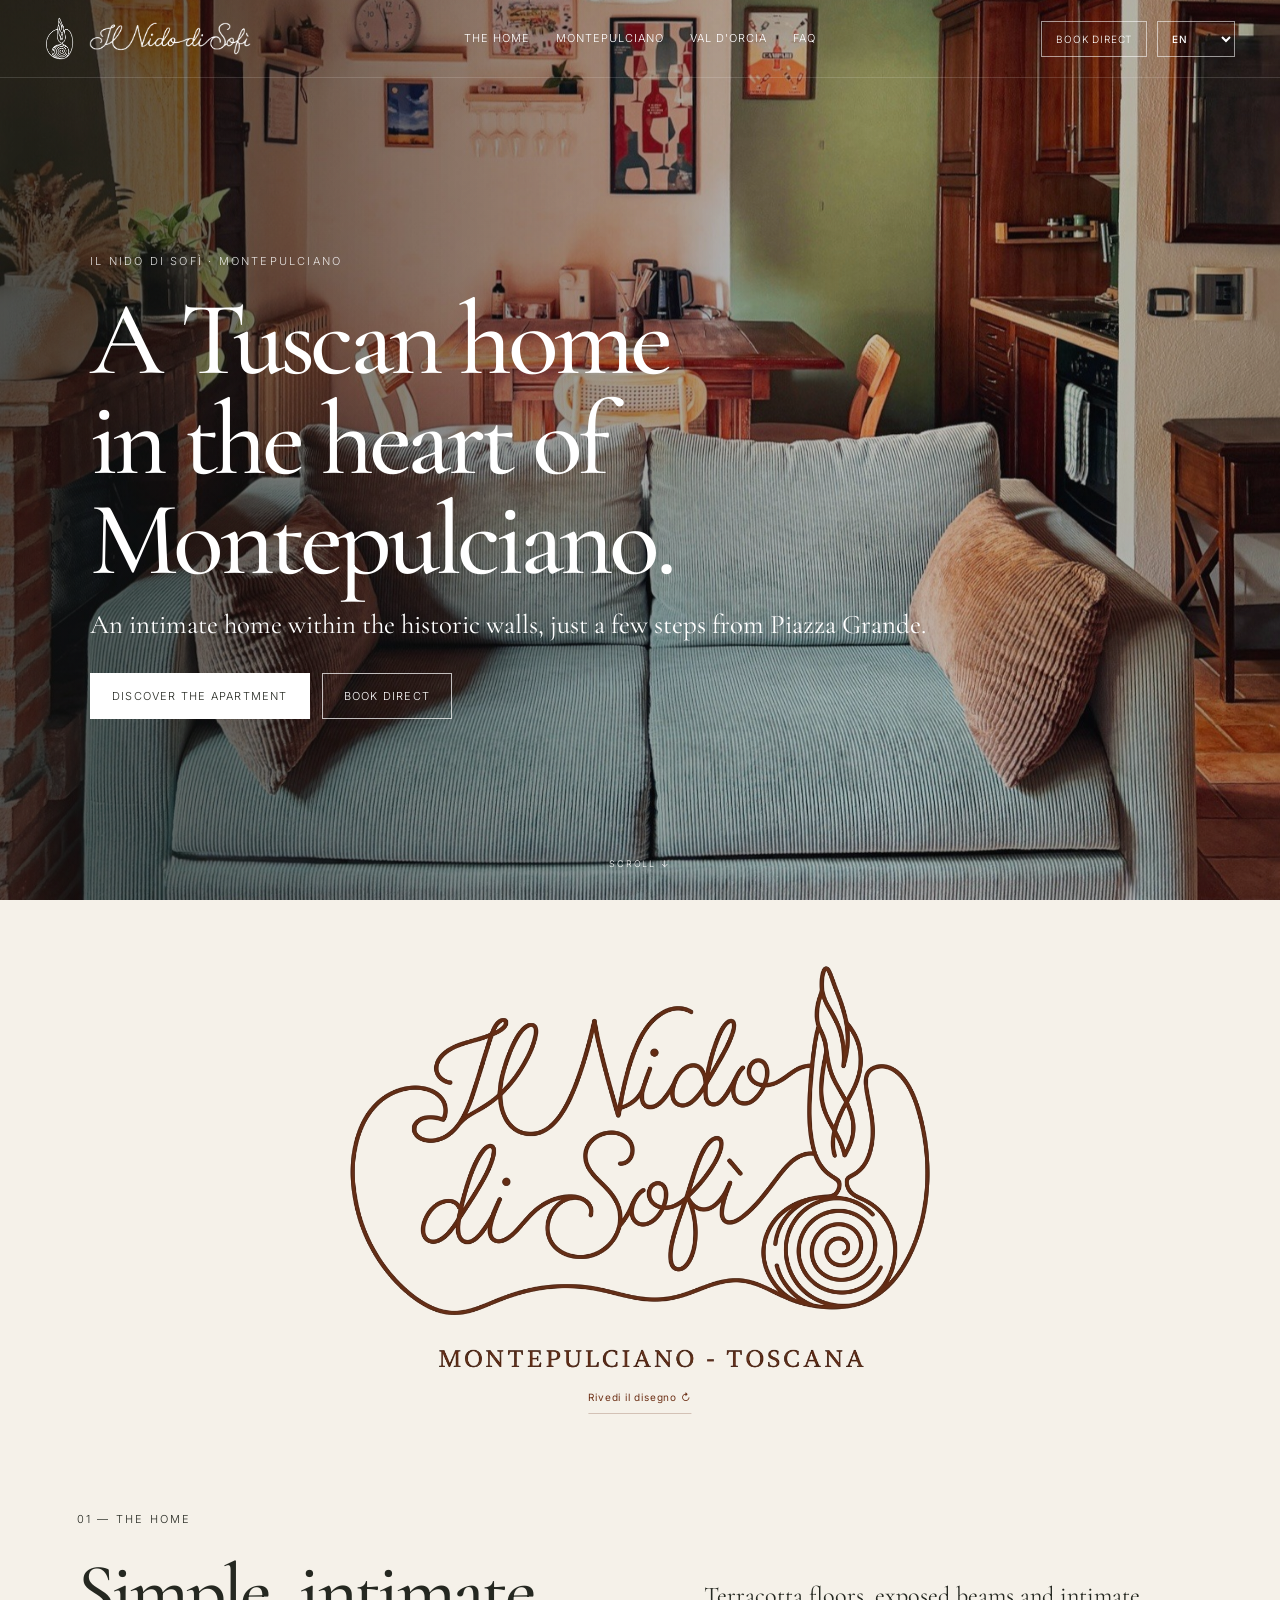
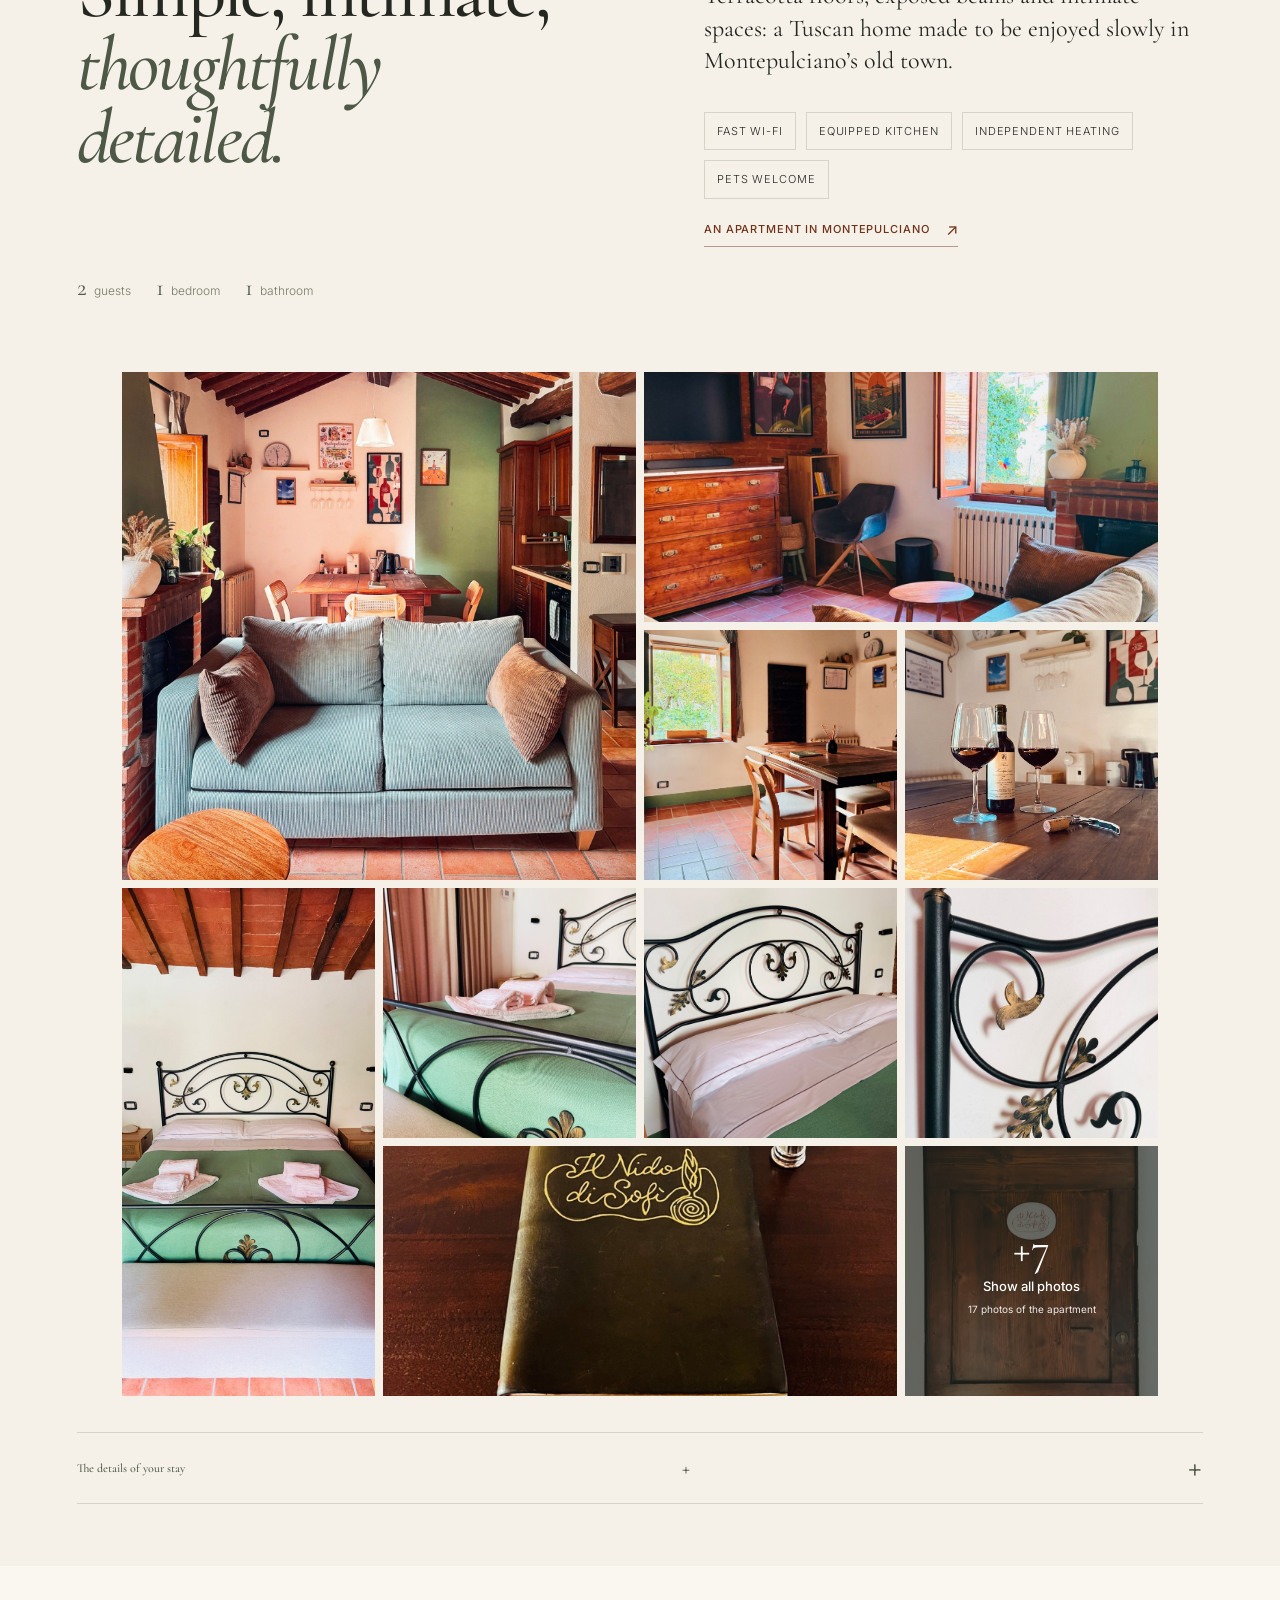
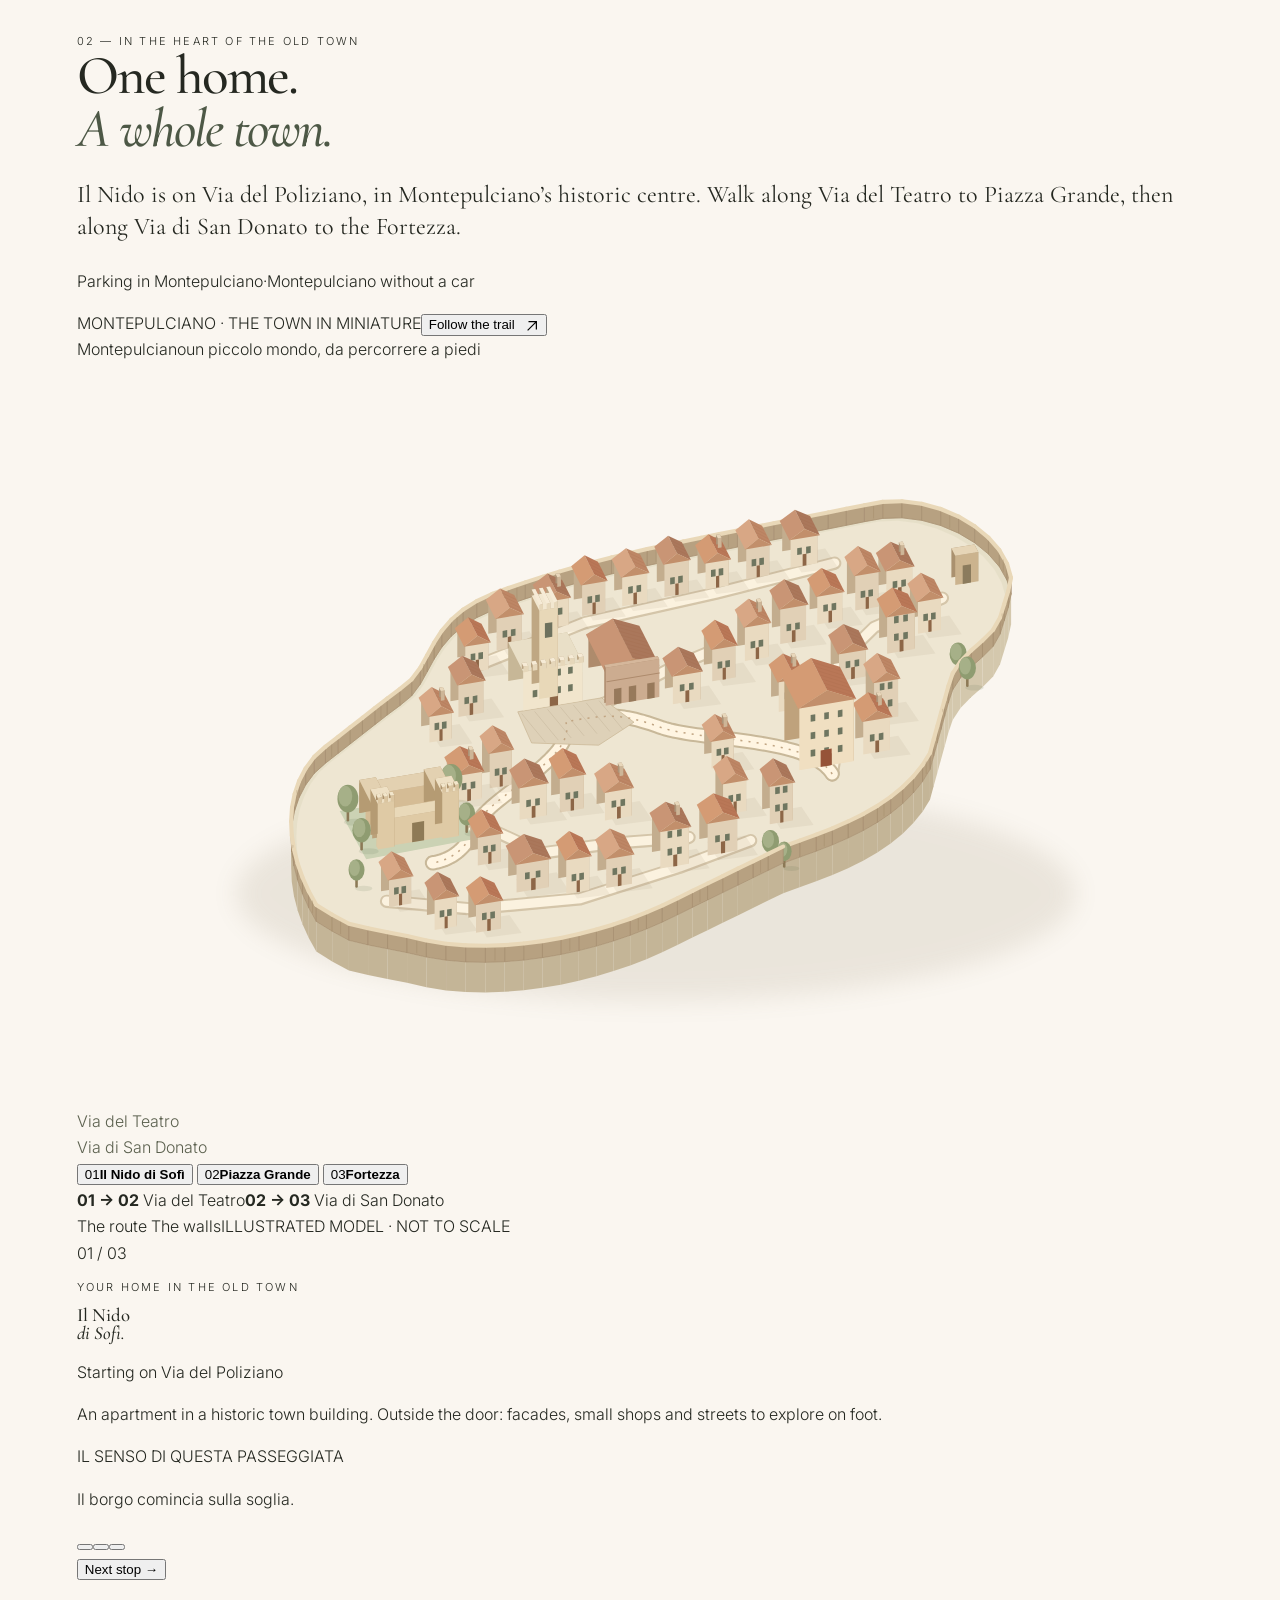
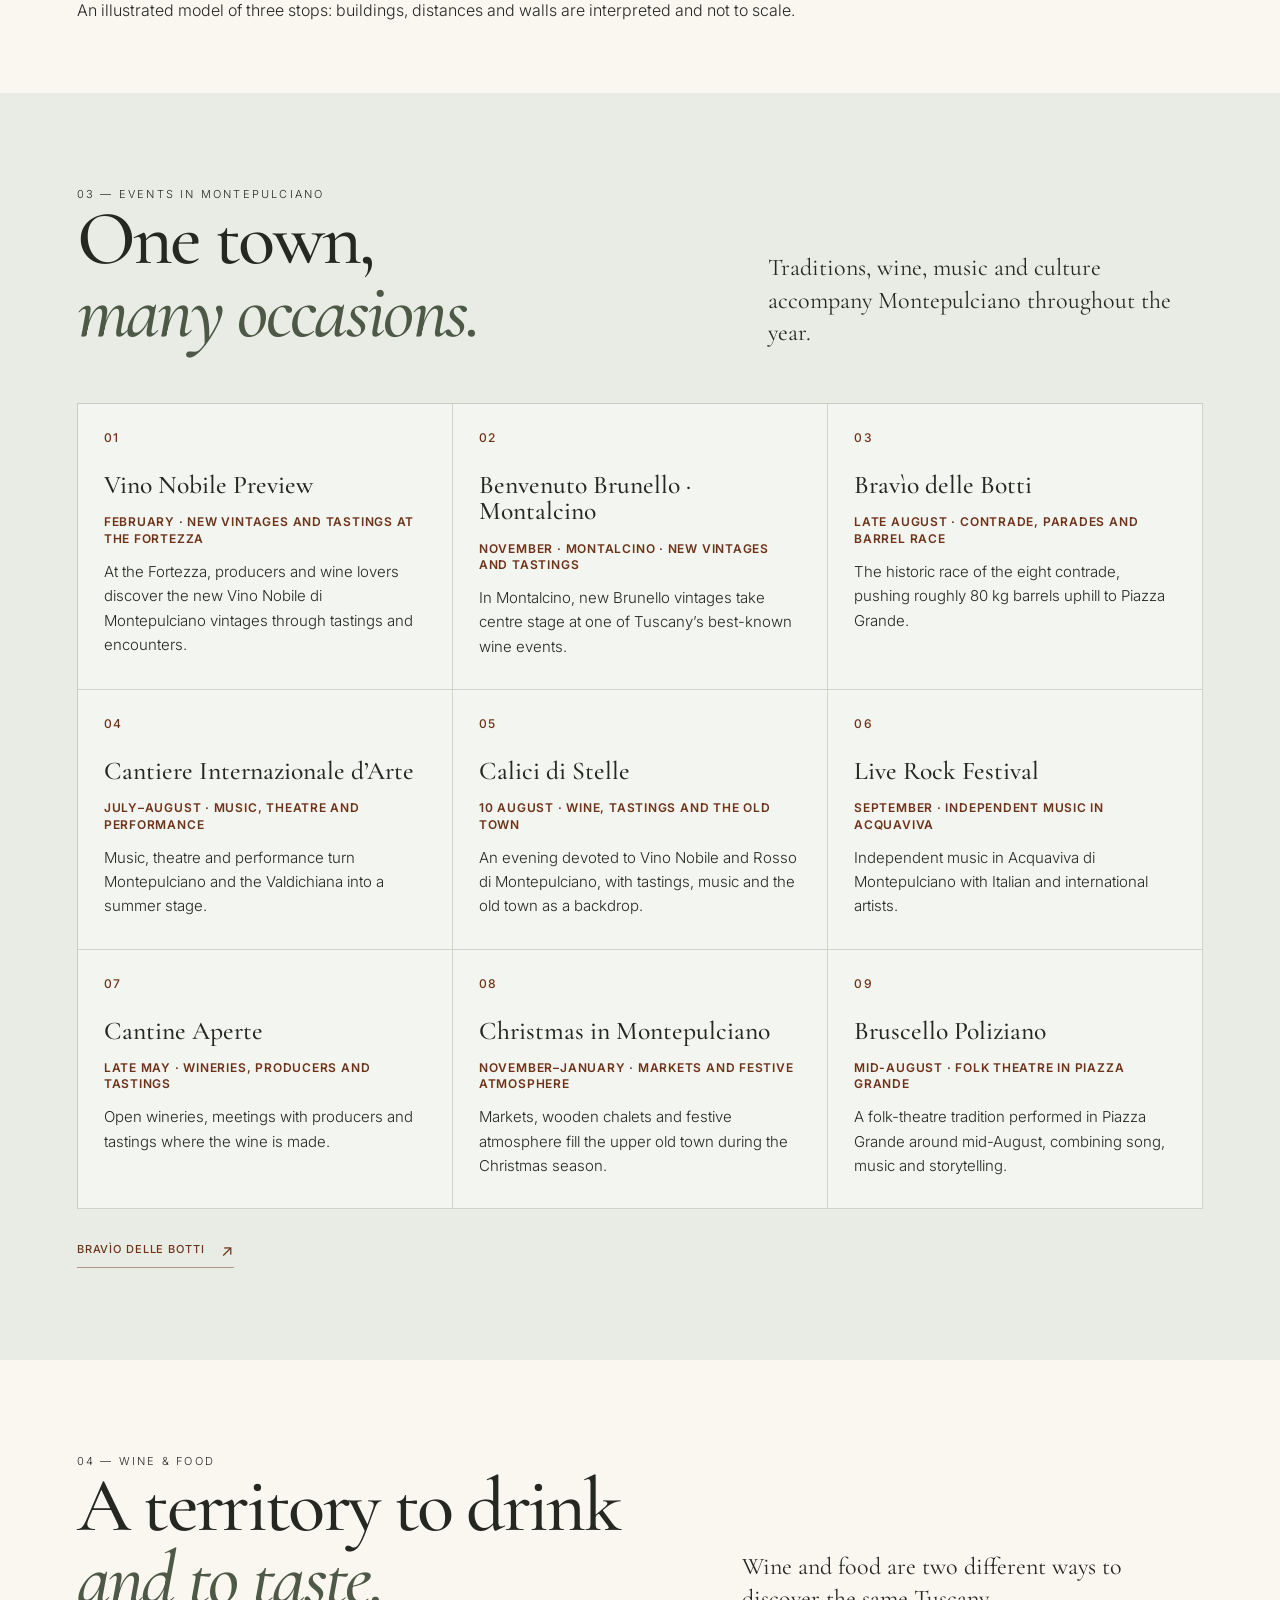
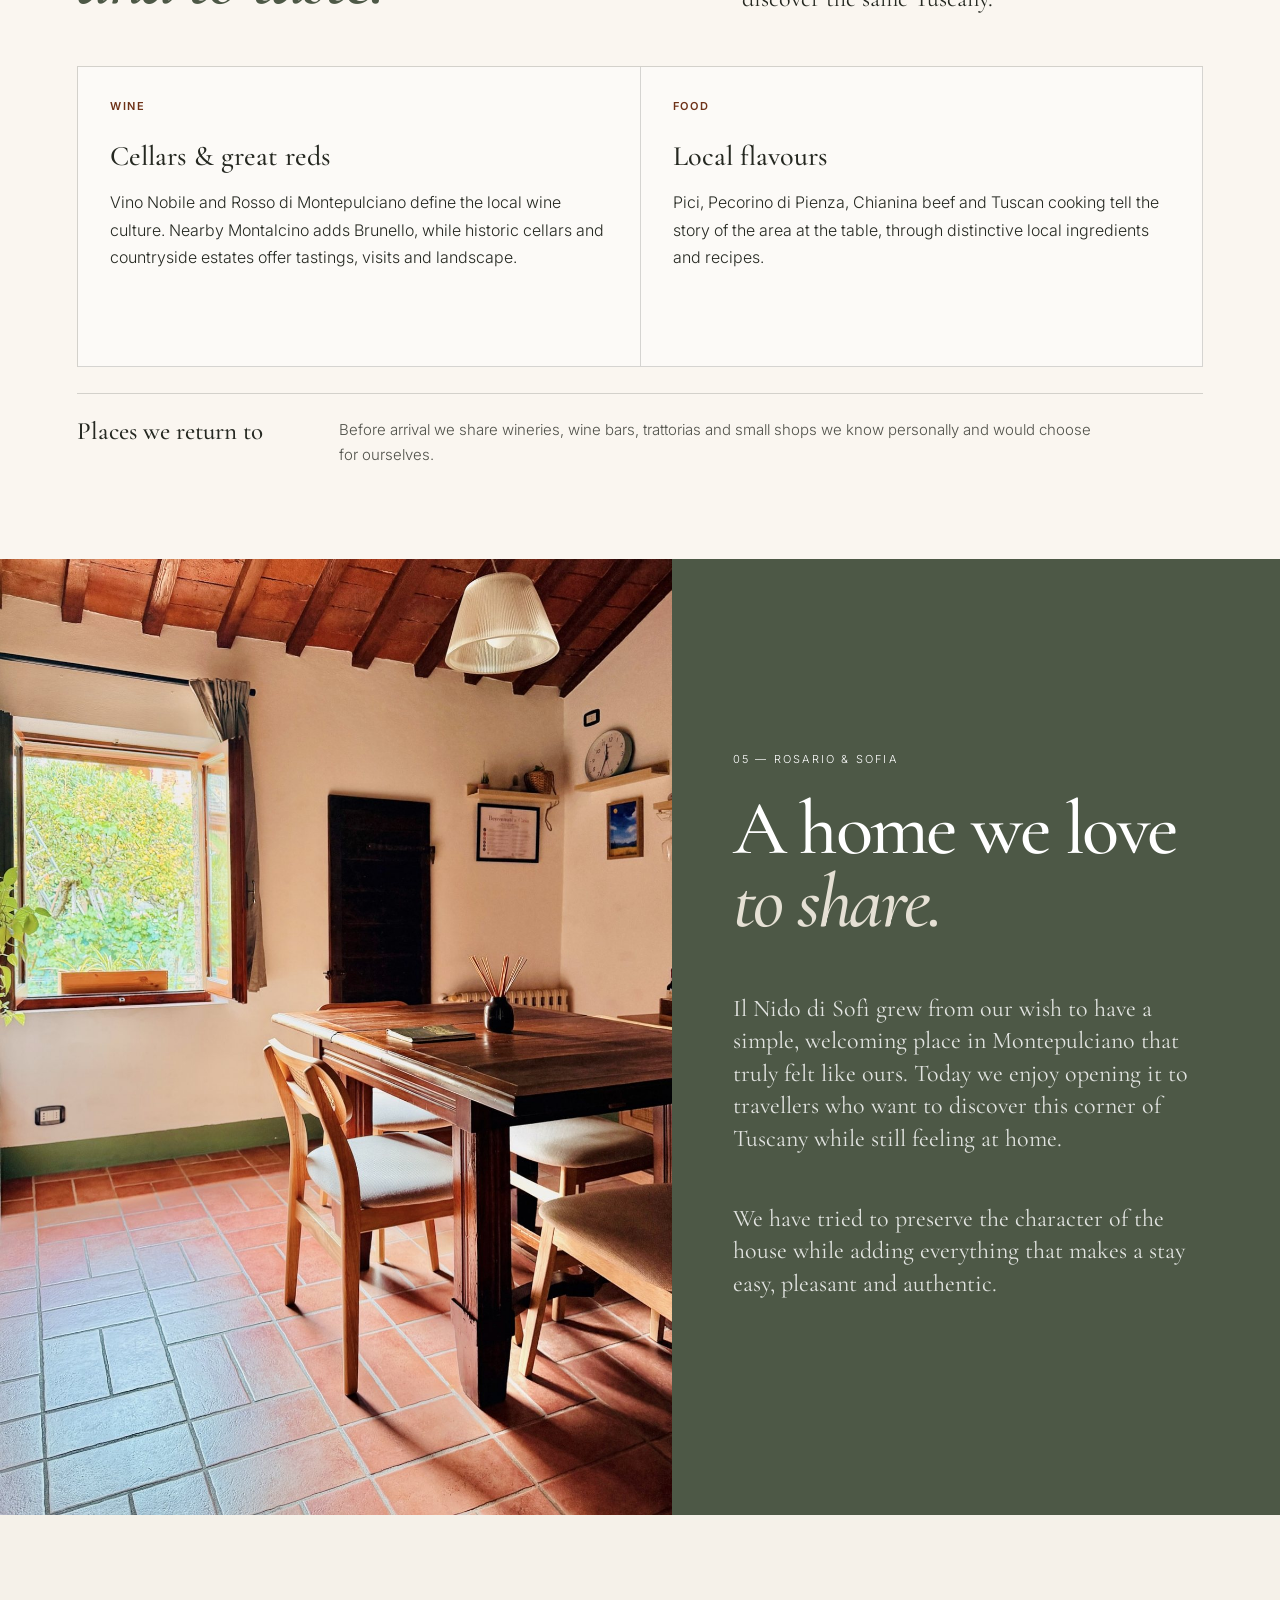
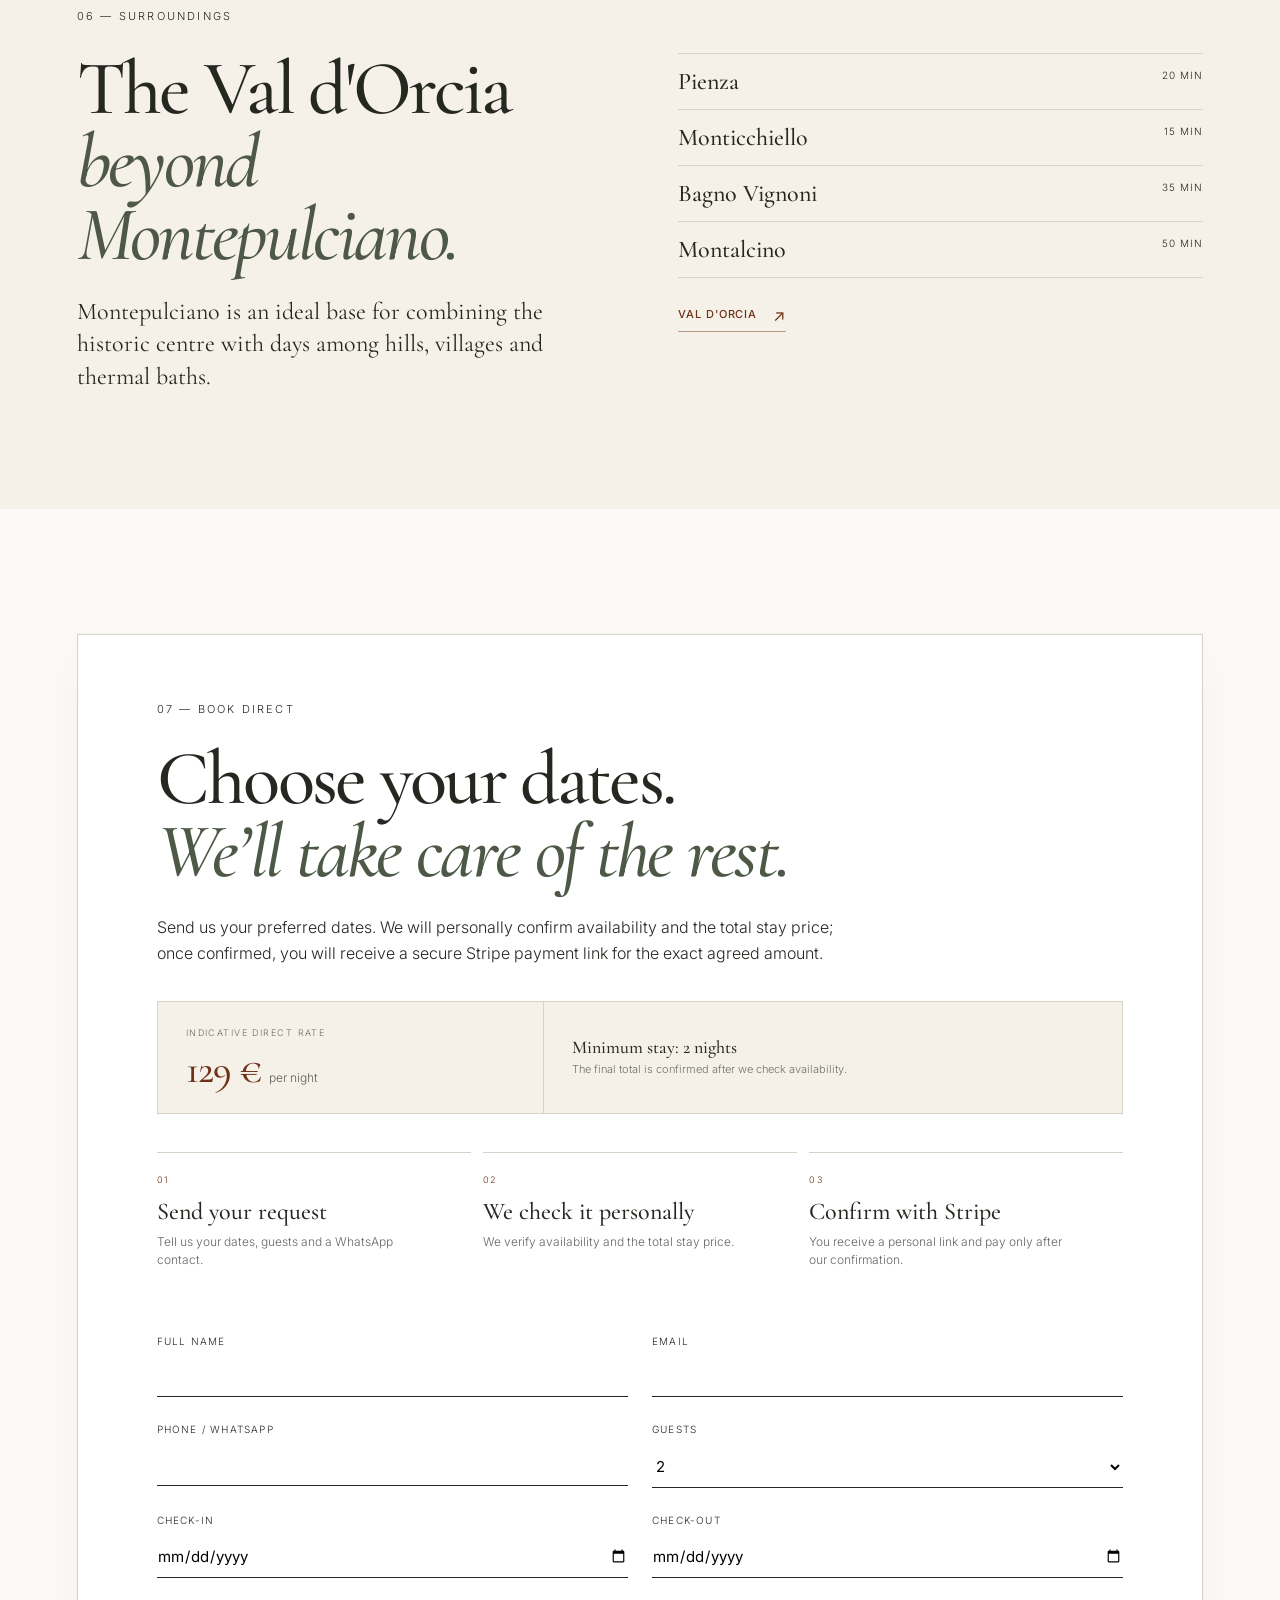
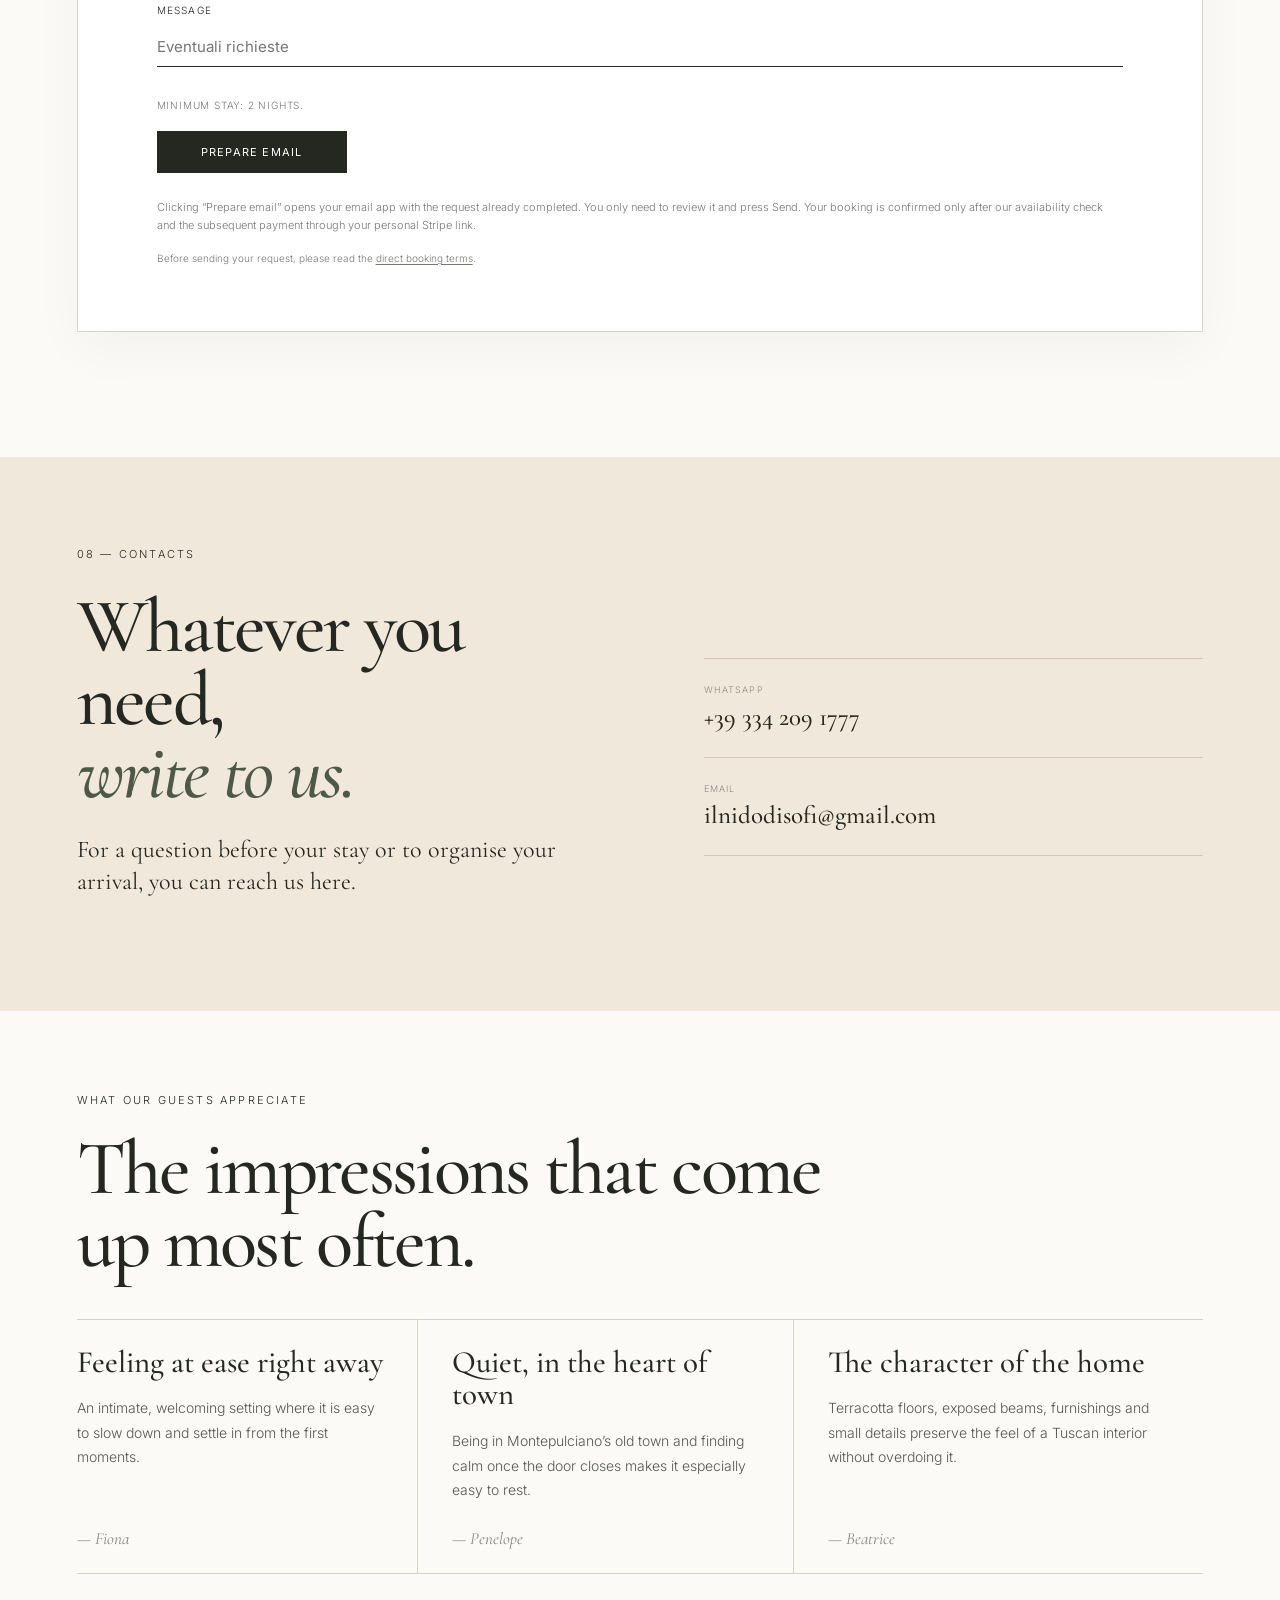
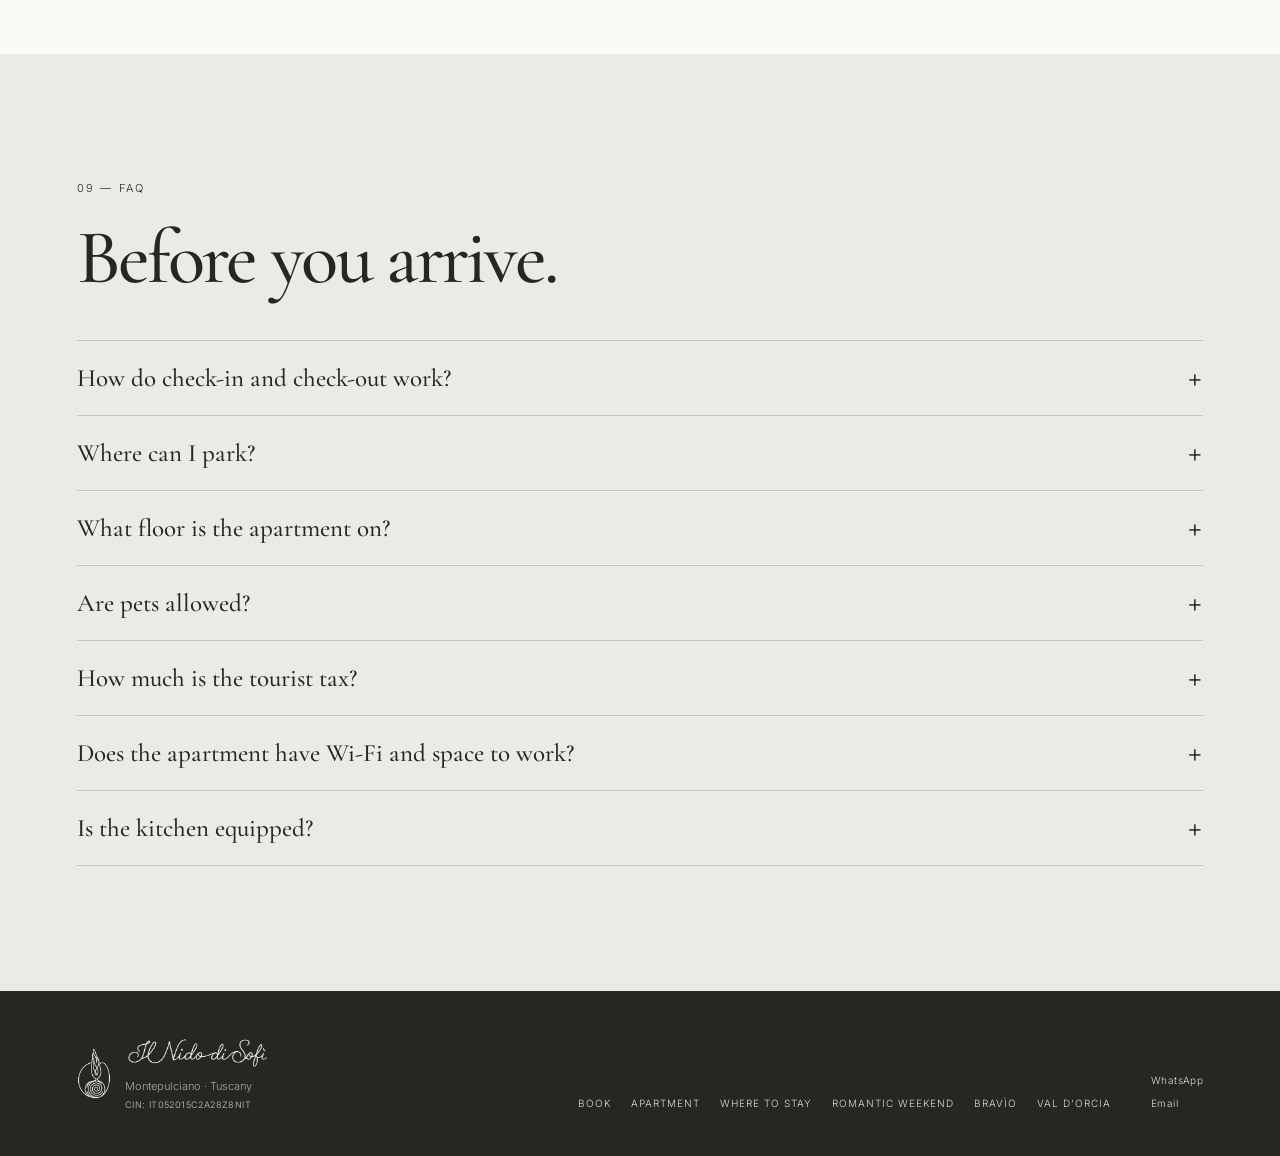
==== commit 9d28ed9d: "Refine V4 colours, mobile town labels, header booking and guest review carousel" ====
--- a/index.html
+++ b/index.html
@@ -15,24 +15,97 @@
 <script src="motion.js?v=20261029-v3" defer></script>
 <link rel="stylesheet" href="experience.css?v=20261029-v3">
 <script src="logo-pen-data.js?v=20261029-v3" defer></script><script src="experience.js?v=20261029-v3" defer></script>
-</head>
+<link rel="stylesheet" href="borgo/style.css?v=20261029-v41"><link rel="stylesheet" href="compact.css?v=20261029-v41"><script src="borgo/scene.js?v=20261029-v41" defer></script><script src="borgo/walk.js?v=20261029-v41" defer></script><script src="compact.js?v=20261029-v41" defer></script></head>
 <body>
 <header class="topbar"><a class="brand-lockup" href="#top" aria-label="Il Nido di Sofì"><img class="brand-mark" src="assets/logo-mark.png" alt=""><img class="brand-wordmark" src="assets/logo-wordmark.png" alt="Il Nido di Sofì"></a><nav aria-label="Navigazione principale"><a href="#casa" data-i18n="nav.home">La casa</a><a href="#montepulciano" data-i18n="nav.montepulciano">Montepulciano</a><a href="#valdorcia" data-i18n="nav.valdorcia">Val d'Orcia</a><a href="#faq" data-i18n="nav.faq">FAQ</a></nav><div class="top-actions"><a class="nav-cta" href="#prenota" data-i18n="nav.book">Prenota direttamente</a><label class="language-picker"><span class="sr-only" data-i18n="language.label">Lingua</span><select id="languageSelect" aria-label="Lingua"><option value="it">IT</option><option value="en">EN</option><option value="es">ES</option><option value="de">DE</option><option value="fr">FR</option><option value="ru">RU</option><option value="zh">中文</option></select></label></div></header>
 <main id="top">
 <section class="hero"><img class="hero-photo" src="assets/photos/hero.jpg" alt="Soggiorno e cucina de Il Nido di Sofì a Montepulciano" fetchpriority="high"><div class="hero-overlay"></div><div class="hero-content"><p class="eyebrow light" data-i18n="hero.eyebrow">IL NIDO DI SOFÌ · MONTEPULCIANO</p><h1 data-i18n-html="hero.title">Una dimora<br>nel cuore di Montepulciano.</h1><p class="hero-sub" data-i18n="hero.subtitle">Autentica, intima e a pochi passi da Piazza Grande.</p><div class="hero-actions"><a class="button button-light" href="#casa" data-i18n="hero.discover">Scopri l'appartamento</a><a class="button button-ghost" href="#prenota" data-i18n="hero.book">Prenota direttamente</a></div></div><div class="scroll-note" data-i18n="hero.scroll">SCORRI ↓</div></section>
 <section id="logo" class="brand-showcase v3-logo-section" aria-label="Il Nido di Sofì — il nostro logo"><div class="v3-logo-art"><img class="v3-logo-original" src="assets/logo-large.png" alt="Il Nido di Sofì — Montepulciano, Toscana"></div><button class="v3-logo-replay" type="button" hidden>Rivedi il disegno ↻</button></section>
-<section class="intro section" id="posizione"><div class="section-kicker" data-i18n="position.kicker">01 — LA POSIZIONE</div><div class="intro-grid"><div><h2 data-i18n-html="position.title">La Toscana<br><em>fuori dalla porta.</em></h2></div><div class="intro-copy"><p class="lead" data-i18n="position.lead">Il Nido di Sofì si trova in Via del Poliziano, nel cuore di Montepulciano.</p><p data-i18n="position.body">La Fortezza, Piazza Grande, enoteche e ristoranti sono a pochi passi.</p><a class="home-context-link" href="/dove-dormire-montepulciano/" data-i18n="discover.sleep.title">Dove dormire a Montepulciano</a><p class="location-practical-links"><a href="/parcheggi-montepulciano/" data-i18n="practical.parking">Parcheggi a Montepulciano</a><span aria-hidden="true">·</span><a href="/montepulciano-senza-auto/" data-i18n="practical.walking">Montepulciano senza auto</a></p></div></div><div class="facts"><div><strong>2</strong><span data-i18n="facts.guests">ospiti</span></div><div><strong>1</strong><span data-i18n="facts.bedroom">camera</span></div><div><strong>1</strong><span data-i18n="facts.bathroom">bagno</span></div><div><strong>0 min</strong><span data-i18n="facts.center">dal cuore del centro</span></div></div></section>
-<section class="story section" id="casa"><div class="section-kicker" data-i18n="home.kicker">02 — LA CASA</div><div class="story-grid"><div><h2 data-i18n-html="home.title">Semplice, raccolta,<br><em>curata nei dettagli.</em></h2></div><div><p class="lead" data-i18n="home.lead">Pavimenti in terracotta, travi a vista e spazi raccolti.</p><div class="amenities"><span data-i18n="amenities.wifi">Wi-Fi veloce</span><span data-i18n="amenities.kitchen">Cucina attrezzata</span><span data-i18n="amenities.heating">Riscaldamento autonomo</span><span data-i18n="amenities.pets">Animali ammessi</span></div><a class="home-context-link" href="/montepulciano/" data-i18n="discover.apartment.title">Appartamento a Montepulciano</a></div></div><div class="gallery-v2 section-tight house-gallery" style="margin-top:clamp(36px,6vw,70px)" aria-label="Galleria fotografica de Il Nido di Sofì"><button class="gallery-photo gallery-photo--feature" type="button" data-lightbox="assets/photos/hero.jpg" aria-label="Apri foto principale del soggiorno"><img src="assets/photos/hero.jpg" alt="Soggiorno e cucina de Il Nido di Sofì" loading="lazy"></button><button class="gallery-photo gallery-photo--wide" type="button" data-lightbox="assets/photos/living-02.jpg" aria-label="Apri foto del soggiorno"><img src="assets/photos/living-02.jpg" alt="Soggiorno con camino e finestra" loading="lazy"></button><button class="gallery-photo" type="button" data-lightbox="assets/photos/living-03.jpg" aria-label="Apri foto della zona pranzo"><img src="assets/photos/living-03.jpg" alt="Zona pranzo luminosa" loading="lazy"></button><button class="gallery-photo" type="button" data-lightbox="assets/photos/wine-detail.jpg" aria-label="Apri dettaglio del vino"><img src="assets/photos/wine-detail.jpg" alt="Dettaglio con vino Nobile di Montepulciano" loading="lazy"></button><button class="gallery-photo gallery-photo--tall" type="button" data-lightbox="assets/photos/bedroom-01.jpg" aria-label="Apri foto della camera"><img src="assets/photos/bedroom-01.jpg" alt="Camera matrimoniale" loading="lazy"></button><button class="gallery-photo" type="button" data-lightbox="assets/photos/bedroom-02.jpg" aria-label="Apri dettaglio della camera"><img src="assets/photos/bedroom-02.jpg" alt="Letto matrimoniale e biancheria" loading="lazy"></button><button class="gallery-photo" type="button" data-lightbox="assets/photos/bedroom-03.jpg" aria-label="Apri dettaglio del letto"><img src="assets/photos/bedroom-03.jpg" alt="Dettaglio del letto in ferro battuto" loading="lazy"></button><button class="gallery-photo" type="button" data-lightbox="assets/photos/bedroom-detail.jpg" aria-label="Apri dettaglio della testiera"><img src="assets/photos/bedroom-detail.jpg" alt="Dettaglio artigianale della testiera" loading="lazy"></button><button class="gallery-photo gallery-photo--wide" type="button" data-lightbox="assets/photos/guestbook.jpg" aria-label="Apri foto del guestbook"><img src="assets/photos/guestbook.jpg" alt="Guestbook de Il Nido di Sofì" loading="lazy"></button><button class="gallery-photo" type="button" data-lightbox="assets/photos/entrance-door.jpg" aria-label="Apri foto della porta d'ingresso"><img src="assets/photos/entrance-door.jpg" alt="Porta d'ingresso in legno" loading="lazy"></button><button class="gallery-photo" type="button" data-lightbox="assets/photos/coffee-corner.jpg" aria-label="Apri foto dell'angolo caffè"><img src="assets/photos/coffee-corner.jpg" alt="Angolo caffè e tè" loading="lazy"></button><button class="gallery-photo gallery-photo--tall" type="button" data-lightbox="assets/photos/bathroom.jpg" aria-label="Apri foto del bagno"><img src="assets/photos/bathroom.jpg" alt="Bagno de Il Nido di Sofì" loading="lazy"></button><button class="gallery-photo" type="button" data-lightbox="assets/photos/shower.jpg" aria-label="Apri foto della doccia"><img src="assets/photos/shower.jpg" alt="Doccia del bagno" loading="lazy"></button><button class="gallery-photo" type="button" data-lightbox="assets/photos/bathroom-sink-detail.jpg" aria-label="Apri dettaglio del lavabo"><img src="assets/photos/bathroom-sink-detail.jpg" alt="Dettaglio del lavabo" loading="lazy"></button><button class="gallery-photo" type="button" data-lightbox="assets/photos/wardrobe.jpg" aria-label="Apri foto dell'armadio"><img src="assets/photos/wardrobe.jpg" alt="Armadio della camera" loading="lazy"></button><button class="gallery-photo" type="button" data-lightbox="assets/photos/amenities-hairdryer-iron.jpg" aria-label="Apri foto dei servizi"><img src="assets/photos/amenities-hairdryer-iron.jpg" alt="Asciugacapelli e ferro da stiro a disposizione" loading="lazy"></button><button class="gallery-photo" type="button" data-lightbox="assets/photos/first-aid.jpg" aria-label="Apri foto del kit di primo soccorso"><img src="assets/photos/first-aid.jpg" alt="Kit di primo soccorso" loading="lazy"></button></div></section>
+<section class="story section" id="casa"><div class="section-kicker" data-i18n="home.kicker">01 — LA CASA</div><div class="story-grid"><div><h2 data-i18n-html="home.title">Semplice, raccolta,<br><em>curata nei dettagli.</em></h2></div><div><p class="lead" data-i18n="home.lead">Pavimenti in terracotta, travi a vista e spazi raccolti.</p><div class="amenities"><span data-i18n="amenities.wifi">Wi-Fi veloce</span><span data-i18n="amenities.kitchen">Cucina attrezzata</span><span data-i18n="amenities.heating">Riscaldamento autonomo</span><span data-i18n="amenities.pets">Animali ammessi</span></div><a class="home-context-link" href="/montepulciano/" data-i18n="discover.apartment.title">Appartamento a Montepulciano</a></div></div><p class="home-facts"><span><b>2</b> <span data-i18n="facts.guests">ospiti</span></span><span><b>1</b> <span data-i18n="facts.bedroom">camera</span></span><span><b>1</b> <span data-i18n="facts.bathroom">bagno</span></span></p><div class="gallery-v2 section-tight house-gallery" style="margin-top:clamp(36px,6vw,70px)" aria-label="Galleria fotografica de Il Nido di Sofì"><button class="gallery-photo gallery-photo--feature" type="button" data-lightbox="assets/photos/hero.jpg" aria-label="Apri foto principale del soggiorno"><img src="assets/photos/hero.jpg" alt="Soggiorno e cucina de Il Nido di Sofì" loading="lazy"></button><button class="gallery-photo gallery-photo--wide" type="button" data-lightbox="assets/photos/living-02.jpg" aria-label="Apri foto del soggiorno"><img src="assets/photos/living-02.jpg" alt="Soggiorno con camino e finestra" loading="lazy"></button><button class="gallery-photo" type="button" data-lightbox="assets/photos/living-03.jpg" aria-label="Apri foto della zona pranzo"><img src="assets/photos/living-03.jpg" alt="Zona pranzo luminosa" loading="lazy"></button><button class="gallery-photo" type="button" data-lightbox="assets/photos/wine-detail.jpg" aria-label="Apri dettaglio del vino"><img src="assets/photos/wine-detail.jpg" alt="Dettaglio con vino Nobile di Montepulciano" loading="lazy"></button><button class="gallery-photo gallery-photo--tall" type="button" data-lightbox="assets/photos/bedroom-01.jpg" aria-label="Apri foto della camera"><img src="assets/photos/bedroom-01.jpg" alt="Camera matrimoniale" loading="lazy"></button><button class="gallery-photo" type="button" data-lightbox="assets/photos/bedroom-02.jpg" aria-label="Apri dettaglio della camera"><img src="assets/photos/bedroom-02.jpg" alt="Letto matrimoniale e biancheria" loading="lazy"></button><button class="gallery-photo" type="button" data-lightbox="assets/photos/bedroom-03.jpg" aria-label="Apri dettaglio del letto"><img src="assets/photos/bedroom-03.jpg" alt="Dettaglio del letto in ferro battuto" loading="lazy"></button><button class="gallery-photo" type="button" data-lightbox="assets/photos/bedroom-detail.jpg" aria-label="Apri dettaglio della testiera"><img src="assets/photos/bedroom-detail.jpg" alt="Dettaglio artigianale della testiera" loading="lazy"></button><button class="gallery-photo gallery-photo--wide" type="button" data-lightbox="assets/photos/guestbook.jpg" aria-label="Apri foto del guestbook"><img src="assets/photos/guestbook.jpg" alt="Guestbook de Il Nido di Sofì" loading="lazy"></button><button data-photo-expand aria-expanded="false" class="gallery-photo" type="button" data-lightbox="assets/photos/entrance-door.jpg" aria-label="Mostra tutte le 17 foto"><img src="assets/photos/entrance-door.jpg" alt="Porta d'ingresso in legno" loading="lazy"><span class="gallery-more"><span class="gallery-more-symbol" aria-hidden="true">+7</span><strong data-v4="morePhotos">Mostra tutte le foto</strong><span data-v4="photoCount">17 immagini della casa</span></span></button><button hidden data-gallery-extra class="gallery-photo" type="button" data-lightbox="assets/photos/coffee-corner.jpg" aria-label="Apri foto dell'angolo caffè"><img src="assets/photos/coffee-corner.jpg" alt="Angolo caffè e tè" loading="lazy"></button><button hidden data-gallery-extra class="gallery-photo gallery-photo--tall" type="button" data-lightbox="assets/photos/bathroom.jpg" aria-label="Apri foto del bagno"><img src="assets/photos/bathroom.jpg" alt="Bagno de Il Nido di Sofì" loading="lazy"></button><button hidden data-gallery-extra class="gallery-photo" type="button" data-lightbox="assets/photos/shower.jpg" aria-label="Apri foto della doccia"><img src="assets/photos/shower.jpg" alt="Doccia del bagno" loading="lazy"></button><button hidden data-gallery-extra class="gallery-photo" type="button" data-lightbox="assets/photos/bathroom-sink-detail.jpg" aria-label="Apri dettaglio del lavabo"><img src="assets/photos/bathroom-sink-detail.jpg" alt="Dettaglio del lavabo" loading="lazy"></button><button hidden data-gallery-extra class="gallery-photo" type="button" data-lightbox="assets/photos/wardrobe.jpg" aria-label="Apri foto dell'armadio"><img src="assets/photos/wardrobe.jpg" alt="Armadio della camera" loading="lazy"></button><button hidden data-gallery-extra class="gallery-photo" type="button" data-lightbox="assets/photos/amenities-hairdryer-iron.jpg" aria-label="Apri foto dei servizi"><img src="assets/photos/amenities-hairdryer-iron.jpg" alt="Asciugacapelli e ferro da stiro a disposizione" loading="lazy"></button><button hidden data-gallery-extra class="gallery-photo" type="button" data-lightbox="assets/photos/first-aid.jpg" aria-label="Apri foto del kit di primo soccorso"><img src="assets/photos/first-aid.jpg" alt="Kit di primo soccorso" loading="lazy"></button></div><div class="gallery-collapse-wrap" hidden><button type="button" class="gallery-collapse" data-v4="fewerPhotos">Mostra solo le prime 10 foto ↑</button></div><details class="home-details"><summary><span data-v4="homeDetails">I dettagli del soggiorno</span><span aria-hidden="true">+</span></summary><div class="stay-value" id="pensato-per-due"><div class="stay-details-kicker" data-value="kicker">UN SOGGIORNO PENSATO PER DUE</div><div class="stay-value-head"><h3 data-value-html="title">La cura si vede<br><em>nelle piccole cose.</em></h3><p class="lead" data-value="lead"></p></div><div class="stay-value-grid"><article><span>01</span><h3 data-value="c1t"></h3><p data-value="c1p"></p></article><article><span>02</span><h3 data-value="c2t"></h3><p data-value="c2p"></p></article><article><span>03</span><h3 data-value="c3t"></h3><p data-value="c3p"></p></article><article><span>04</span><h3 data-value="c4t"></h3><p data-value="c4p"></p></article></div><div class="stay-value-history"><div><span class="eyebrow" data-value="historyKicker"></span><h3 data-value="historyTitle"></h3></div><p data-value="historyText"></p></div><div class="stay-value-essentials"><span data-value="essentialsLabel"></span><p data-value="essentials"></p></div><a class="home-context-link" href="/weekend-romantico-montepulciano/" data-i18n="discover.romantic.title">Weekend romantico</a></div></details></section>
+<section class="borgo-section section" id="montepulciano"><span id="posizione" class="anchor-target" aria-hidden="true"></span><div class="section-kicker" data-v4="borgoKicker">02 — NEL CUORE DEL BORGO</div><div class="borgo-heading"><h2 data-v4-html="borgoTitle">Una casa.<br><em>Un intero borgo.</em></h2><div><p class="lead" data-v4="borgoLead">Il Nido è in Via del Poliziano, nel centro storico di Montepulciano. Da qui raggiungi Piazza Grande lungo Via del Teatro, poi la Fortezza lungo Via di San Donato.</p><p class="borgo-links"><a href="/parcheggi-montepulciano/" data-i18n="practical.parking">Parcheggi a Montepulciano</a><span aria-hidden="true">·</span><a href="/montepulciano-senza-auto/" data-i18n="practical.walking">Montepulciano senza auto</a></p></div></div><section class="experience" id="borgo-walk" aria-label="Passeggiata nel centro storico di Montepulciano">
+<div class="map-wrap"><div class="map-meta"><span>MONTEPULCIANO <i>·</i> IL BORGO IN MINIATURA</span><button id="borgo-play" type="button">Segui il filo <svg class="icon-arrow" viewBox="0 0 16 16" aria-hidden="true" focusable="false"><path d="M3 13L13 3M4 3H13V12"/></svg></button></div>
+<div class="map-scene"><div class="scene-caption" aria-hidden="true">Montepulciano<span>un piccolo mondo, da percorrere a piedi</span></div>
+<svg viewBox="0 0 1100 720" role="img" aria-label="Plastico isometrico illustrato del borgo racchiuso dalle mura. Prima il Nido in Via del Poliziano, poi Piazza Grande, infine la Fortezza.">
+<defs>
+<pattern id="borgo-paper" width="14" height="14" patternUnits="userSpaceOnUse"><circle cx="3" cy="6" r=".45" fill="#8b7c61" opacity=".12"/></pattern>
+<path id="borgo-wall-outline" d="M90 440 C85 365 110 280 170 235 L280 170 C330 150 340 80 430 60 C545 35 615 35 730 30 L855 25 C920 25 970 95 950 160 L918 210 C900 235 860 245 838 280 L780 375 C730 430 670 450 590 465 L460 510 C355 550 235 550 170 505 L115 475 Q95 450 90 440 Z"/>
+<clipPath id="borgo-inside-walls"><use href="#borgo-wall-outline"/></clipPath>
+<g id="borgo-little-house" stroke="#a69880" stroke-width="1" stroke-linejoin="round"><path d="M0 9 L16 1 33 9 V38 H0Z" fill="#e8dfce"/><path d="M-2 10L16 0 35 10 M5 22h4 M22 22h4 M5 30h4 M22 30h4" fill="none"/><path d="M14 38v-9h6v9" fill="#c6b69a"/></g>
+<g id="borgo-town-block" stroke="#a89d89" stroke-width="1"><path d="M0 6h47v33H0z" fill="#e9e1d1"/><path d="M-2 6L23-2 49 6" fill="none"/><path d="M7 14h5v7H7z M21 14h5v7h-5z M35 14h5v7h-5z" fill="#d2c5b0" stroke="none"/><path d="M20 39V29h7v10" fill="#c9baa0" stroke="none"/></g>
+<g id="borgo-cypress"><path d="M0 22V42" stroke="#8f987d" stroke-width="1.2"/><path d="M0-9C-4 1-10 16-6 26Q0 33 6 26C10 16 4 1 0-9Z" fill="#9da68b" stroke="#8f987d" stroke-width=".8"/></g>
+</defs>
+<rect width="1000" height="620" fill="#eeeadd"/><rect width="1000" height="620" fill="url(#borgo-paper)"/>
+<!-- The ridge and the surrounding landscape are secondary to the town. -->
+<g fill="none" stroke="#d6d6c4" stroke-width="1.1" opacity=".8"><path d="M-30 390Q200 100 470 92T1030 5"/><path d="M-30 417Q200 130 480 119T1030 30"/><path d="M-30 444Q200 160 490 146T1030 55"/><path d="M20 620Q240 475 490 535T1040 325"/><path d="M40 647Q260 505 510 562T1060 352"/><path d="M60 674Q280 535 530 589T1080 379"/></g>
+<g opacity=".65"><use href="#borgo-cypress" x="79" y="430"/><use href="#borgo-cypress" x="66" y="451" transform="translate(13 28) scale(.9)"/><use href="#borgo-cypress" x="885" y="368"/><use href="#borgo-cypress" x="910" y="350"/><use href="#borgo-cypress" x="770" y="525"/></g>
+<!-- An irregular elongated perimeter, following the idea of the historic ridge. -->
+<use href="#borgo-wall-outline" transform="translate(0 10)" fill="#cfc6b2" stroke="#c5baa4" stroke-width="7"/>
+<use href="#borgo-wall-outline" fill="#f4f0e5" stroke="#a9997b" stroke-width="8" stroke-linejoin="round"/>
+<use href="#borgo-wall-outline" fill="url(#borgo-paper)" stroke="#e6ddcb" stroke-width="3"/>
+<g clip-path="url(#borgo-inside-walls)">
+<!-- Dense but quiet urban fabric: houses are context, not extra landmarks. -->
+<g class="houses" opacity=".43">
+<use href="#borgo-little-house" transform="translate(245 307) rotate(-12)"/><use href="#borgo-town-block" transform="translate(278 292) rotate(-12)"/><use href="#borgo-little-house" transform="translate(335 263) rotate(-12)"/>
+<use href="#borgo-town-block" transform="translate(326 342) rotate(-9)"/><use href="#borgo-little-house" transform="translate(384 320) rotate(-9)"/><use href="#borgo-little-house" transform="translate(425 333) rotate(-9)"/>
+<use href="#borgo-town-block" transform="translate(294 425) rotate(7)"/><use href="#borgo-little-house" transform="translate(354 430) rotate(7)"/><use href="#borgo-little-house" transform="translate(398 432) rotate(7)"/>
+<use href="#borgo-town-block" transform="translate(458 356) rotate(-8)"/><use href="#borgo-little-house" transform="translate(520 340) rotate(-8)"/><use href="#borgo-town-block" transform="translate(535 417) rotate(-8)"/>
+<use href="#borgo-little-house" transform="translate(610 384) rotate(-8)"/><use href="#borgo-town-block" transform="translate(717 321) rotate(-16)"/><use href="#borgo-little-house" transform="translate(742 265) rotate(-16)"/>
+<use href="#borgo-town-block" transform="translate(548 207) rotate(-15)"/><use href="#borgo-little-house" transform="translate(610 187) rotate(-15)"/><use href="#borgo-little-house" transform="translate(652 174) rotate(-15)"/>
+<use href="#borgo-town-block" transform="translate(677 157) rotate(-15)"/><use href="#borgo-little-house" transform="translate(737 139) rotate(-15)"/><use href="#borgo-little-house" transform="translate(781 130) rotate(-15)"/>
+<use href="#borgo-town-block" transform="translate(609 272) rotate(-15)"/><use href="#borgo-little-house" transform="translate(670 249) rotate(-15)"/><use href="#borgo-town-block" transform="translate(720 215) rotate(-15)"/>
+<use href="#borgo-little-house" transform="translate(790 200) rotate(-15)"/><use href="#borgo-town-block" transform="translate(810 121) rotate(-15)"/><use href="#borgo-little-house" transform="translate(840 177) rotate(-15)"/>
+<use href="#borgo-little-house" transform="translate(170 412) rotate(6)"/><use href="#borgo-little-house" transform="translate(199 456) rotate(6)"/><use href="#borgo-town-block" transform="translate(473 440) rotate(-8)"/>
+</g>
+<!-- A subtle street network; the animated itinerary uses these same lines. -->
+<g fill="none" stroke="#e0d7c5" stroke-width="14" stroke-linecap="round" stroke-linejoin="round"><path d="M880 147C797 171 748 207 711 251S696 328 680 360"/><path d="M680 360C676 305 564 287 531 258S482 230 440 230C434 281 325 314 301 346S257 390 235 390"/><path d="M440 230C512 204 574 180 635 163"/><path d="M301 346C350 400 428 403 505 412"/></g>
+<g fill="none" stroke="#fbf8ef" stroke-width="9" stroke-linecap="round" stroke-linejoin="round"><path d="M880 147C797 171 748 207 711 251S696 328 680 360"/><path d="M680 360C676 305 564 287 531 258S482 230 440 230C434 281 325 314 301 346S257 390 235 390"/><path d="M440 230C512 204 574 180 635 163"/><path d="M301 346C350 400 428 403 505 412"/></g>
+<!-- Piazza Grande is an open urban room, rather than another isolated castle. -->
+<path d="M383 208L490 204 513 246 461 271 391 254Z" fill="#e8deca" stroke="#d2c4aa" stroke-width="1"/>
+<g stroke="#d6cbb7" stroke-width=".7"><path d="M400 213L409 257 M420 211L429 263 M440 209L449 266 M460 208L469 263 M480 210L490 254 M388 225L500 224 M391 239L507 237 M408 253L492 250"/></g>
+<path id="borgo-route-base" d="M680 360C676 305 564 287 531 258S482 230 440 230C434 281 325 314 301 346S257 390 235 390" fill="none" stroke="#b8a587" stroke-width="1.4" stroke-dasharray="2 6"/>
+<path id="borgo-trail" d="M680 360" fill="none" stroke="#8c492e" stroke-width="3.5" stroke-linecap="round" stroke-linejoin="round"/>
+<circle id="borgo-pen" cx="680" cy="360" r="4.5" fill="#8c492e" opacity="0"/>
+<!-- Three distinct architectural portraits, with all other houses kept quieter. -->
+<g class="landmark" data-building="0" transform="translate(642 263)" fill="#f8f3e7" stroke="#7e7056" stroke-width="1.4" stroke-linejoin="round">
+<path d="M0 14L37 3 75 14V81H0Z"/><path d="M-4 15L37 0 79 15 M0 38H75 M0 60H75" fill="none"/><g fill="#c7b69a" stroke-width=".7"><path d="M10 23h10v12H10z M32 23h10v12H32z M55 23h10v12H55z M10 46h10v11H10z M32 46h10v11H32z M55 46h10v11H55z M11 67h9v14h-9z M55 67h9v14h-9z"/></g><path d="M32 81V67a6 6 0 0112 0v14" fill="#925234"/><path d="M4 82H71" stroke-width="3"/>
+</g>
+<!-- Palazzo Comunale: central tower, crenellations and belfry, without an invented clock. -->
+<g class="landmark" data-building="1" transform="translate(386 114)" fill="#f8f3e7" stroke="#7e7056" stroke-width="1.4" stroke-linejoin="round">
+<path d="M0 80V39h9v-7h9v7h10V0h7v7h8V0h7v7h8V0h7v39h10v-7h9v7h9v41Z"/><path d="M34 18V30 M43 18V30 M52 18V30" stroke-width="3"/><g fill="#cbbca4" stroke-width=".6"><path d="M10 49h8v10h-8z M29 49h8v10h-8z M56 49h8v10h-8z M75 49h8v10h-8z"/></g><path d="M40 80V67a7 7 0 0114 0v13" fill="#baaa90"/>
+</g>
+<!-- The Duomo's broad, unfinished facade is deliberately simpler and warmer. -->
+<g class="landmark duomo" transform="translate(488 159)" fill="#d7bda3" stroke="#967c62" stroke-width="1.2" stroke-linejoin="round"><path d="M0 44V13L13 13 13 5H54v8h13v31Z"/><path d="M5 44V24h12v20 M26 44V25a7 7 0 0114 0v19 M50 44V24h12v20" fill="#c2a68a"/><path d="M21 14H45 M4 20H63" fill="none"/></g>
+<g transform="translate(475 244)" stroke="#a89573" fill="#f2ead8" stroke-width="1"><ellipse cy="6" rx="8" ry="3"/><path d="M-6 5V-4M6 5V-4M-8-4H8M-8 6H8"/></g>
+<!-- The Fortezza sits in a green garden context. -->
+<path d="M159 295Q177 251 226 263T301 289L304 345 170 352Z" fill="#dbe0ce" opacity=".85"/>
+<g transform="translate(176 290)"><g fill="#a5af95" stroke="#96a083" stroke-width=".8"><circle cx="-8" cy="29" r="13"/><circle cx="125" cy="20" r="14"/><circle cx="115" cy="46" r="11"/></g><g stroke="#8e987e"><path d="M-8 39v18 M125 33v16 M115 55v9"/></g></g>
+<g class="landmark" data-building="2" transform="translate(173 280)" fill="#f8f3e7" stroke="#7e7056" stroke-width="1.4" stroke-linejoin="round"><path d="M0 77V13h8V4h8v9h9V4h8v28h58V4h8v9h9V4h8v9h8v64Z"/><path d="M33 32v-8h8v8h10v-8h8v8h10v-8h8v8h14" fill="none"/><path d="M53 77V59a9 9 0 0118 0v18" fill="#c5b398"/><path d="M11 28h7v12h-7z M104 28h7v12h-7z M40 44h6v10h-6z M78 44h6v10h-6z" fill="#c5b398" stroke-width=".7"/></g>
+<!-- A few tiny street figures suggest daily life without competing with the stops. -->
+<g stroke="#ab9f88" stroke-width="1.3" fill="none" opacity=".65"><circle cx="590" cy="300" r="2" fill="#ab9f88"/><path d="M590 303v7m0-3-3 3m3-3 3 3m-3 0-2 5m2-5 2 5"/><circle cx="519" cy="405" r="2" fill="#ab9f88"/><path d="M519 408v7m0-4 3 2m-3 2-2 5m2-5 2 5"/></g>
+</g>
+<!-- A discreet entrance at the northern end anchors the full town silhouette. -->
+<g transform="translate(914 141) rotate(20)" stroke="#9f9073" fill="#e9e1d1" stroke-width="1.4"><path d="M-14 17V-16h28v33h-8V1a6 6 0 00-12 0v16Z"/><path d="M-17-16H17" stroke-width="3"/></g>
+<g class="map-labels" font-family="Inter,Arial,sans-serif" font-size="10" fill="#9c927d" letter-spacing="1.6"><text x="811" y="118">PORTA AL PRATO</text><text x="290" y="328" transform="rotate(-34 290 328)">VIA DI SAN DONATO</text><text x="521" y="247" transform="rotate(28 521 247)">VIA DEL TEATRO</text><text x="697" y="401" transform="rotate(-16 697 401)">VIA DEL POLIZIANO</text></g>
+<path d="M137 497Q230 568 385 542" fill="none" stroke="#b3a185" stroke-width="1"/><text x="191" y="580" fill="#a39478" font-family="Cormorant Garamond,Georgia,serif" font-size="20" font-style="italic">dentro le mura</text>
+</svg><div class="street-tag street-teatro">Via del Teatro</div><div class="street-tag street-donato">Via di San Donato</div>
+<button class="map-node active" data-stop="0" style="--x:68%;--y:58.0645%" aria-label="Il Nido di Sofì, partenza da Via del Poliziano" aria-pressed="true"><span>01</span><b>Il Nido di Sofì</b></button>
+<button class="map-node" data-stop="1" style="--x:44%;--y:37.0968%" aria-label="Piazza Grande, seconda tappa" aria-pressed="false"><span>02</span><b>Piazza Grande</b></button>
+<button class="map-node" data-stop="2" style="--x:23.5%;--y:62.9032%" aria-label="Fortezza, terza tappa" aria-pressed="false"><span>03</span><b>Fortezza</b></button>
+</div><div class="mobile-stops" role="group" aria-label="Scegli una tappa"><button type="button" data-stop="0" aria-pressed="true"><b>01</b><span>Il Nido di Sofì</span></button><button type="button" data-stop="1" aria-pressed="false"><b>02</b><span>Piazza Grande</span></button><button type="button" data-stop="2" aria-pressed="false"><b>03</b><span>Fortezza</span></button></div><div class="street-key" aria-label="Le strade del percorso"><span><b>01 → 02</b> Via del Teatro</span><span><b>02 → 03</b> Via di San Donato</span></div><div class="map-bottom"><span><i class="legend-line"></i>Il percorso <i class="legend-wall"></i>Le mura</span><span>PLASTICO ILLUSTRATO · NON IN SCALA</span></div></div>
+<aside class="story-panel" aria-live="polite" aria-atomic="true"><div class="panel-top"><span id="borgo-chapter">01 / 03</span></div>
+<div class="story-content"><p class="eyebrow" id="borgo-kind">LA CASA, DENTRO IL BORGO</p><h3 id="borgo-stop-title">Il Nido<br> <em>di Sofì.</em></h3><p class="time" id="borgo-time">Partenza da Via del Poliziano</p><p class="description" id="borgo-description">Un appartamento in un palazzo del centro storico. Fuori dalla porta, il borgo: facciate, botteghe e piccole strade da percorrere a piedi.</p><div class="detail"><span id="borgo-detail-label">IL SENSO DI QUESTA PASSEGGIATA</span><p id="borgo-detail-copy">Il borgo comincia sulla soglia.</p></div></div>
+<div class="panel-bottom"><div class="steps" aria-label="Scegli una tappa"><button data-stop="0" aria-label="Tappa 1: Il Nido" aria-pressed="true" class="active"></button><button data-stop="1" aria-label="Tappa 2: Piazza Grande" aria-pressed="false"></button><button data-stop="2" aria-label="Tappa 3: Fortezza" aria-pressed="false"></button></div><button id="borgo-next" type="button">Tappa successiva <span aria-hidden="true">→</span></button></div></aside>
+</section><p class="borgo-caption" data-v4="modelNote">Un plastico illustrativo per scoprire le tre tappe: volumi, distanze e mura sono interpretati e non in scala.</p></section>
 <div class="lightbox" id="lightbox" aria-hidden="true" role="dialog" aria-modal="true"><button class="lightbox-close" type="button">×</button><img class="lightbox-image" src="" alt=""></div>
-<section class="stay-value section" id="pensato-per-due"><div class="section-kicker" data-value="kicker">UN SOGGIORNO PENSATO PER DUE</div><div class="stay-value-head"><h2 data-value-html="title">La cura si vede<br><em>nelle piccole cose.</em></h2><p class="lead" data-value="lead"></p></div><div class="stay-value-grid"><article><span>01</span><h3 data-value="c1t"></h3><p data-value="c1p"></p></article><article><span>02</span><h3 data-value="c2t"></h3><p data-value="c2p"></p></article><article><span>03</span><h3 data-value="c3t"></h3><p data-value="c3p"></p></article><article><span>04</span><h3 data-value="c4t"></h3><p data-value="c4p"></p></article></div><div class="stay-value-history"><div><span class="eyebrow" data-value="historyKicker"></span><h3 data-value="historyTitle"></h3></div><p data-value="historyText"></p></div><div class="stay-value-essentials"><span data-value="essentialsLabel"></span><p data-value="essentials"></p></div><a class="home-context-link" href="/weekend-romantico-montepulciano/" data-i18n="discover.romantic.title">Weekend romantico</a></section>
-<section class="places section" id="montepulciano"><div class="section-kicker" data-i18n="village.kicker">03 — IL BORGO</div><div class="places-head"><h2 data-i18n-html="village.title">Montepulciano<br><em>si vive a piedi.</em></h2><p data-i18n="village.lead"></p></div><div class="place-grid"><article><span>01</span><h3>Fortezza</h3><p data-i18n="places.fortezza"></p></article><article><span>02</span><h3>Piazza Grande</h3><p data-i18n="places.piazza"></p></article><article><span>03</span><h3>San Biagio</h3><p data-i18n="places.biagio"></p></article><article><span>04</span><h3 data-i18n="places.views.title">Gli scorci sulle due Valli</h3><p data-i18n="places.views"></p></article></div><div class="bravio-actions"><a class="bravio-link" href="/montepulciano/">Montepulciano · guida al soggiorno ↗</a></div></section>
+
+
 <section class="bravio section" id="bravio"><div class="bravio-grid"><div class="bravio-copy"><div class="section-kicker bravio-kicker" data-i18n="bravio.kicker">04 — IL BRAVÌO DELLE BOTTI</div><h2 data-i18n-html="bravio.title"></h2><p class="lead" data-i18n="bravio.lead"></p><p data-i18n="bravio.body"></p></div></div></section>
 <section class="host section"><div class="host-image photo-frame"><img src="assets/photos/living-03.jpg" alt="Interni de Il Nido di Sofì" loading="lazy"></div><div class="host-copy"><div class="section-kicker">06 — ROSARIO &amp; SOFIA</div><h2 data-i18n-html="host.title"></h2><p data-i18n="host.p1"></p><p data-i18n="host.p2"></p></div></section>
 <section class="valdorcia section" id="valdorcia"><div class="section-kicker" data-i18n="surroundings.kicker">07 — DINTORNI</div><div class="val-grid"><div><h2 data-i18n-html="surroundings.title"></h2><p class="lead" data-i18n="surroundings.lead"></p></div><div class="destinations"><div><strong>Pienza</strong><span>20 min</span></div><div><strong>Monticchiello</strong><span>15 min</span></div><div><strong>Bagno Vignoni</strong><span>35 min</span></div><div><strong>Montalcino</strong><span>50 min</span></div><a class="home-context-link" href="/val-dorcia/" data-i18n="discover.val.title">Val d'Orcia</a></div></div></section>
 
 <section class="booking section" id="prenota"><div class="booking-card"><div class="section-kicker" data-i18n="booking.kicker">08 — PRENOTA DIRETTAMENTE</div><h2 data-i18n-html="booking.title"></h2><p class="booking-intro" data-i18n="booking.intro"></p><div class="booking-flow"><div class="booking-step"><span>01</span><strong></strong><p></p></div><div class="booking-step"><span>02</span><strong></strong><p></p></div><div class="booking-step"><span>03</span><strong></strong><p></p></div></div><form id="bookingForm"><div class="form-grid"><label><span data-i18n="form.name">Nome e cognome</span><input name="Nome e cognome" required></label><label><span data-i18n="form.email">Email</span><input name="email" type="email" required></label><label>Telefono / WhatsApp<input name="Telefono / WhatsApp" required></label><label><span data-i18n="form.guests">Ospiti</span><select name="Ospiti"><option value="1">1</option><option value="2" selected>2</option></select></label><label><span data-i18n="form.checkin">Check-in</span><input id="checkin" name="Check-in" type="date" required></label><label><span data-i18n="form.checkout">Check-out</span><input id="checkout" name="Check-out" type="date" required></label><label class="form-message"><span data-i18n="form.message">Messaggio</span><input name="Messaggio" placeholder="Eventuali richieste"></label><input id="nights" name="Notti" type="hidden"></div><div class="booking-summary" id="bookingSummary" hidden></div><p class="minimum-stay-note" data-value="minimumStay"></p><button class="button button-dark" type="submit" data-i18n="form.submit">Prepara email</button><div class="booking-status" id="bookingStatus" hidden></div><p class="small-note" data-i18n="booking.note"></p></form></div></section>
 <section class="contacts section"><div class="section-kicker">09 — CONTATTI</div><div class="contacts-grid"><div><h2>Restiamo<br><em>in contatto.</em></h2><p class="lead">Per domande sul soggiorno puoi scriverci direttamente.</p></div><div class="contact-list"><div class="contact-row"><div><span class="contact-label">WhatsApp</span><a href="https://wa.me/393342091777">+39 334 209 1777</a></div></div><div class="contact-row"><div><span class="contact-label">Email</span><a href="mailto:ilnidodisofi@gmail.com">ilnidodisofi@gmail.com</a></div></div></div></div></section>
-<section class="guest-voices section"><div class="section-kicker">COSA APPREZZANO I NOSTRI OSPITI</div><div class="guest-voices-head"><h2></h2></div><div class="guest-voices-grid"><article class="guest-voice-card"><h3></h3><p></p><p class="guest-voice-name">— Fiona</p></article><article class="guest-voice-card"><h3></h3><p></p><p class="guest-voice-name">— Penelope</p></article><article class="guest-voice-card"><h3></h3><p></p><p class="guest-voice-name">— Beatrice</p></article></div></section>
+<section class="guest-voices section"><div class="section-kicker">COSA APPREZZANO I NOSTRI OSPITI</div><div class="guest-voices-head"><h2 id="guest-voices-title"></h2></div><div class="guest-voices-grid" tabindex="0" role="region" aria-labelledby="guest-voices-title"><article class="guest-voice-card"><h3></h3><p></p><p class="guest-voice-name">— Fiona</p></article><article class="guest-voice-card"><h3></h3><p></p><p class="guest-voice-name">— Penelope</p></article><article class="guest-voice-card"><h3></h3><p></p><p class="guest-voice-name">— Beatrice</p></article></div></section>
 <section class="faq section" id="faq"><div class="section-kicker" data-i18n="faq.kicker">10 — FAQ</div><h2 data-i18n="faq.title">Prima di arrivare.</h2><div class="faq-list"><details><summary data-i18n="faq.checkin.q"></summary><p data-i18n="faq.checkin.a"></p></details><details><summary data-i18n="faq.parking.q"></summary><p data-i18n="faq.parking.a"></p></details><details><summary data-i18n="faq.mobility.q"></summary><p data-i18n="faq.mobility.a"></p></details><details><summary data-i18n="faq.pets.q"></summary><p data-i18n="faq.pets.a"></p></details><details><summary data-i18n="faq.wifi.q"></summary><p data-i18n="faq.wifi.a"></p></details><details><summary data-i18n="faq.kitchen.q"></summary><p data-i18n="faq.kitchen.a"></p></details></div></section>
 </main><footer><div class="footer-brand"><img class="footer-mark" src="assets/logo-mark.png" alt=""><div><img class="footer-wordmark" src="assets/logo-wordmark.png" alt="Il Nido di Sofì"><span>Montepulciano · Toscana</span><small class="footer-cin">CIN: IT052015C2A28Z8NIT</small></div></div><div class="footer-links"><a href="#prenota" data-i18n="discover.footer.book">Prenota</a><a href="/montepulciano/" data-i18n="discover.footer.apartment">Appartamento</a><a href="/dove-dormire-montepulciano/" data-i18n="discover.footer.sleep">Dove dormire</a><a href="/weekend-romantico-montepulciano/" data-i18n="discover.footer.romantic">Weekend romantico</a><a href="/bravio-delle-botti/" data-i18n="discover.footer.bravio">Bravìo</a><a href="/val-dorcia/" data-i18n="discover.footer.val">Val d’Orcia</a></div><div class="footer-contact"><a href="https://wa.me/393342091777">WhatsApp</a><a href="mailto:ilnidodisofi@gmail.com">Email</a></div></footer>
 </body></html>
--- a/compact.css
+++ b/compact.css
@@ -0,0 +1,71 @@
+/* V4 local trial: compact content, preserved photographs and easy booking. */
+[hidden]{display:none!important}
+.section{scroll-margin-top:85px}
+.home-facts{display:flex;gap:25px;font-size:12px;color:#767b6a;margin:26px 0 0}
+.home-facts b{font:400 24px 'Cormorant Garamond',Georgia,serif;color:#4d5846;margin-right:4px}
+.home-details{margin-top:28px;border-top:1px solid var(--line);border-bottom:1px solid var(--line)}
+.home-details>summary{list-style:none;cursor:pointer;display:flex;justify-content:space-between;align-items:center;padding:20px 0;font-size:12px;color:#4d5846}
+.home-details>summary::-webkit-details-marker{display:none}
+.home-details>summary>span:last-child{font-size:20px;transition:transform .2s}
+.home-details[open]>summary>span:last-child{transform:rotate(45deg)}
+.home-details>.stay-value{padding:15px 0 28px;background:none}
+.home-details .stay-details-kicker{display:none}
+.home-details .stay-value-head h3{font:400 36px/1.05 'Cormorant Garamond',Georgia,serif;margin:0}
+.home-details .stay-value-head h3 em{font-weight:400;color:#4d5846}
+.home-details .stay-value-grid{margin-top:22px}
+.home-details .stay-value-history{margin-top:22px}
+.house-gallery .gallery-photo[data-photo-expand]:not(.gallery-is-expanded){cursor:pointer}
+.gallery-more{position:absolute;inset:0;display:flex;flex-direction:column;align-items:center;justify-content:center;gap:7px;background:#252821a8;color:#fff;padding:16px;text-align:center}
+.gallery-more-symbol{font:400 44px/1 'Cormorant Garamond',Georgia,serif}
+.gallery-more strong{font:500 13px/1.4 Inter,Arial,sans-serif}
+.gallery-more>span:last-child{font:400 10px/1.5 Inter,Arial,sans-serif;opacity:.9}
+.gallery-collapse-wrap{text-align:right;margin-top:16px}
+.gallery-collapse{appearance:none;background:none;border:0;border-bottom:1px solid #6e321850;color:#6e3218;padding:8px 0;font:11px/1.6 Inter,Arial,sans-serif;cursor:pointer}
+
+
+
+.gallery-collapse:focus-visible,.home-details>summary:focus-visible{outline:2px solid #8c492e;outline-offset:4px}
+
+
+.borgo-section.section{padding-top:66px;padding-bottom:54px}
+.borgo-heading h2{font-size:clamp(38px,4.3vw,62px)}
+#casa.section{padding-top:76px;padding-bottom:62px}
+@media(min-width:901px){body{padding-bottom:0}body.v3-scrolled .topbar .nav-cta{background:#4d5846;color:#fff;border-color:#4d5846}}
+@media(max-width:760px){.home-facts{gap:19px;margin-top:20px;font-size:11px}.home-details{margin-top:22px}.home-details>summary{padding:16px 0;font-size:11px}.gallery-more strong{font-size:12px}.home-details .stay-value-head h3{font-size:32px}#prenota{scroll-margin-top:78px}.section{scroll-margin-top:72px}}
+
+
+/* V4.1: warm town / light sage events, with booking only in the fixed header. */
+.borgo-section.section{width:100%;max-width:none;margin:0;padding-left:6%;padding-right:6%;background:#faf6f0;color:#252821}
+.events-section.section{background:#e8ece4}
+#borgo-walk .map-wrap,#borgo-walk .story-panel{background:#faf6f0}
+#borgo-walk .street-key{background:transparent}
+#borgo-walk .street-donato{left:45%;top:60.5%;font-size:16px;color:#5b604e}
+#borgo-walk .street-teatro{color:#5b604e}
+#borgo-walk .tiny-mark{display:none}
+body.v3-scrolled .topbar .nav-cta{background:#4d5846;color:#fff;border-color:#4d5846}
+body.v3-scrolled .topbar .nav-cta:hover,body.v3-scrolled .topbar .nav-cta:focus-visible{background:#394732;color:#fff}
+.host-copy p{font:400 24px/1.35 var(--serif)}
+#borgo-walk .mobile-stops{display:none}
+#borgo-walk .icon-arrow{display:inline-block;width:14px;height:14px;vertical-align:middle;margin-left:10px;fill:none;stroke:currentColor;stroke-width:1.4}
+@media(max-width:760px){
+ .borgo-section.section{padding-left:7%;padding-right:7%}
+ .host-copy p{font-size:19px;line-height:1.35}
+ .guest-voices .guest-voices-grid{display:flex!important;gap:12px!important;overflow-x:auto!important;overflow-y:hidden!important;scroll-snap-type:x mandatory!important;scroll-padding-left:0;-webkit-overflow-scrolling:touch;margin-right:-6vw!important;padding-right:6vw!important;padding-bottom:8px!important;border:0!important}
+ .guest-voices .guest-voices-grid>.guest-voice-card{flex:0 0 82vw!important;max-width:82vw!important;width:82vw!important;min-height:220px!important;padding:22px 20px!important;margin:0!important;border:1px solid var(--line)!important;background:#ffffff70;scroll-snap-align:start}
+ .guest-voices .guest-voice-card h3{font-size:27px!important}
+ .guest-voices .guest-voice-card p{font-size:13px;line-height:1.65}
+}
+@media(max-width:700px){
+ #borgo-walk .map-scene{overflow:hidden}
+ #borgo-walk .map-node b{display:none}
+ #borgo-walk .mobile-stops{display:grid;grid-template-columns:repeat(3,minmax(0,1fr));gap:6px;padding:0 10px 12px}
+ #borgo-walk .mobile-stops button{display:flex;align-items:center;justify-content:center;gap:5px;min-height:44px;padding:6px 4px;border:1px solid #c8b99d;background:#fffaf1;color:#404936;font-size:10px;line-height:1.3}
+ #borgo-walk .mobile-stops button b{font-size:9px;font-weight:500}
+ #borgo-walk .mobile-stops button.active{background:#8c492e;border-color:#8c492e;color:#fff}
+ #borgo-walk .panel-bottom .steps{display:none}
+ #borgo-walk .panel-bottom{justify-content:flex-end}
+}
+
+@media(max-width:760px){.guest-voices .guest-voices-grid{scrollbar-width:none}.guest-voices .guest-voices-grid::-webkit-scrollbar{display:none}}
+
+@media(min-width:701px) and (max-width:1000px){#borgo-walk .street-donato{font-size:14px}}
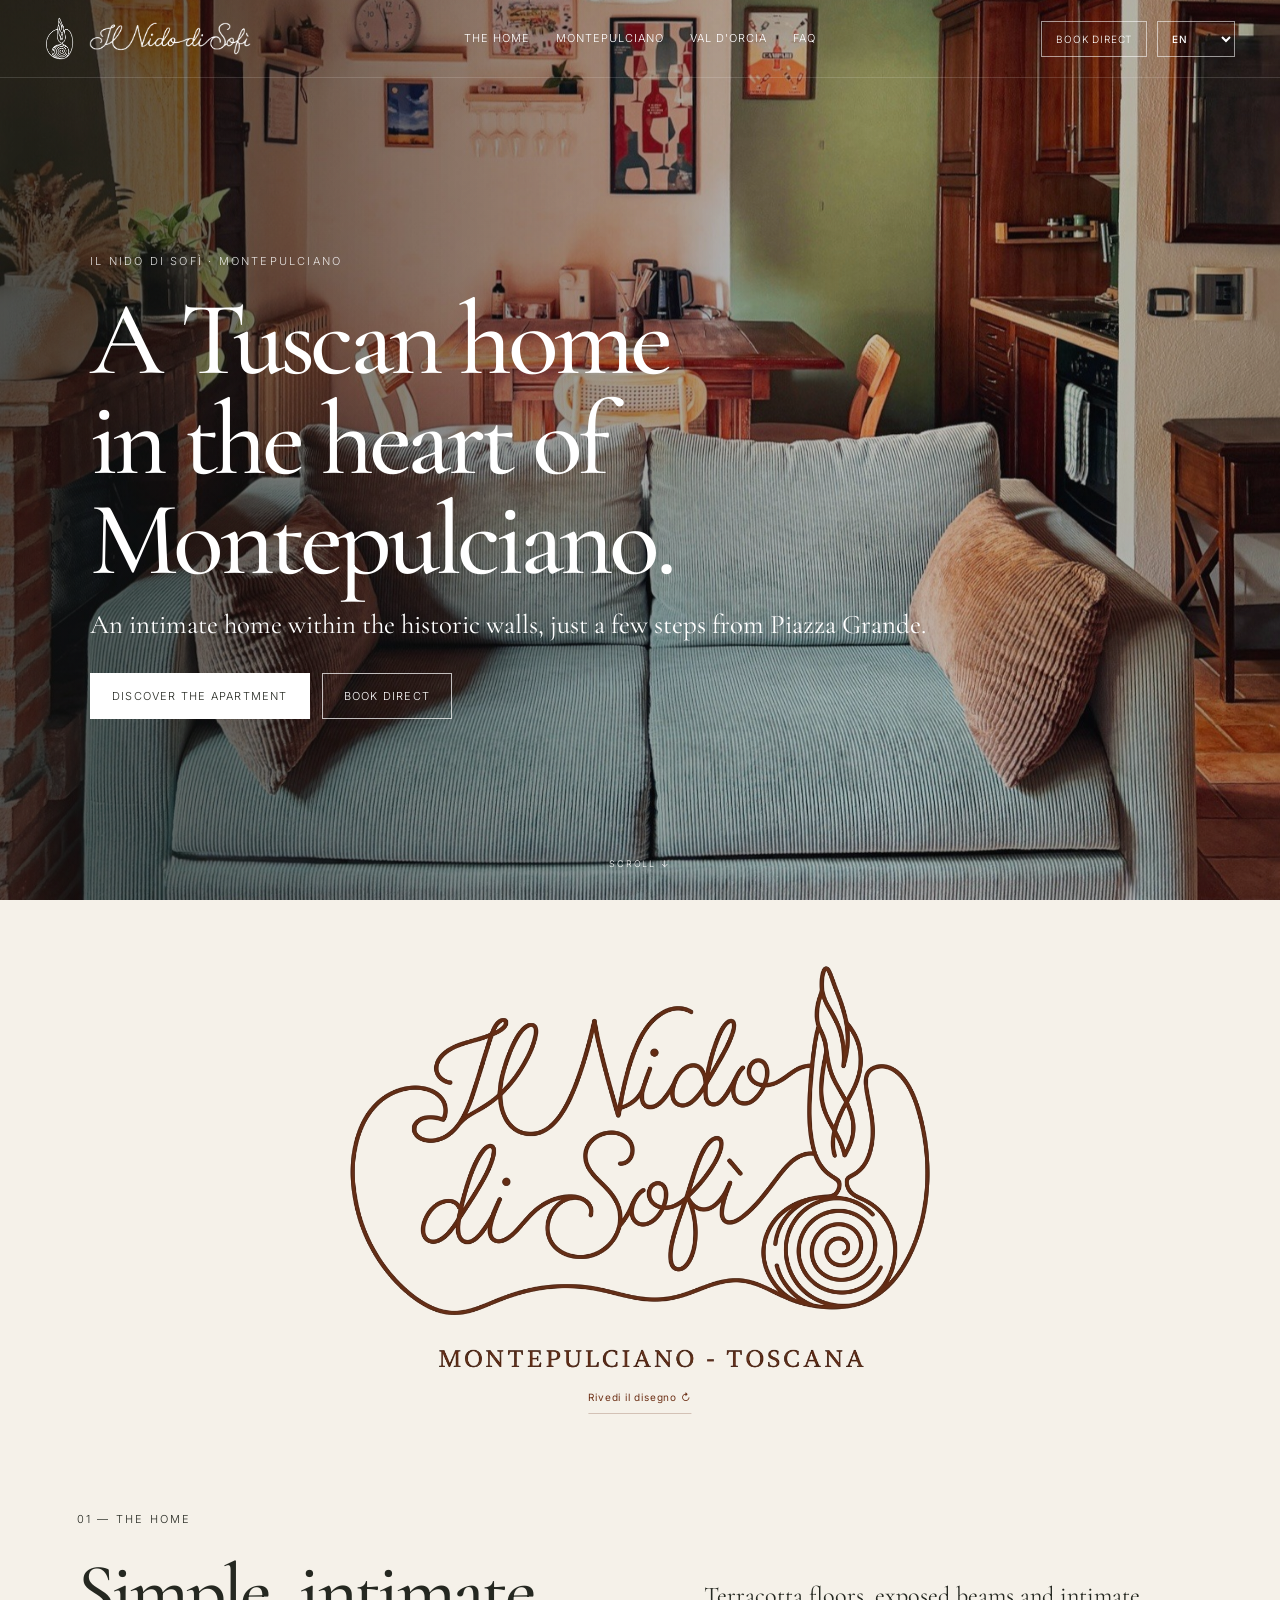
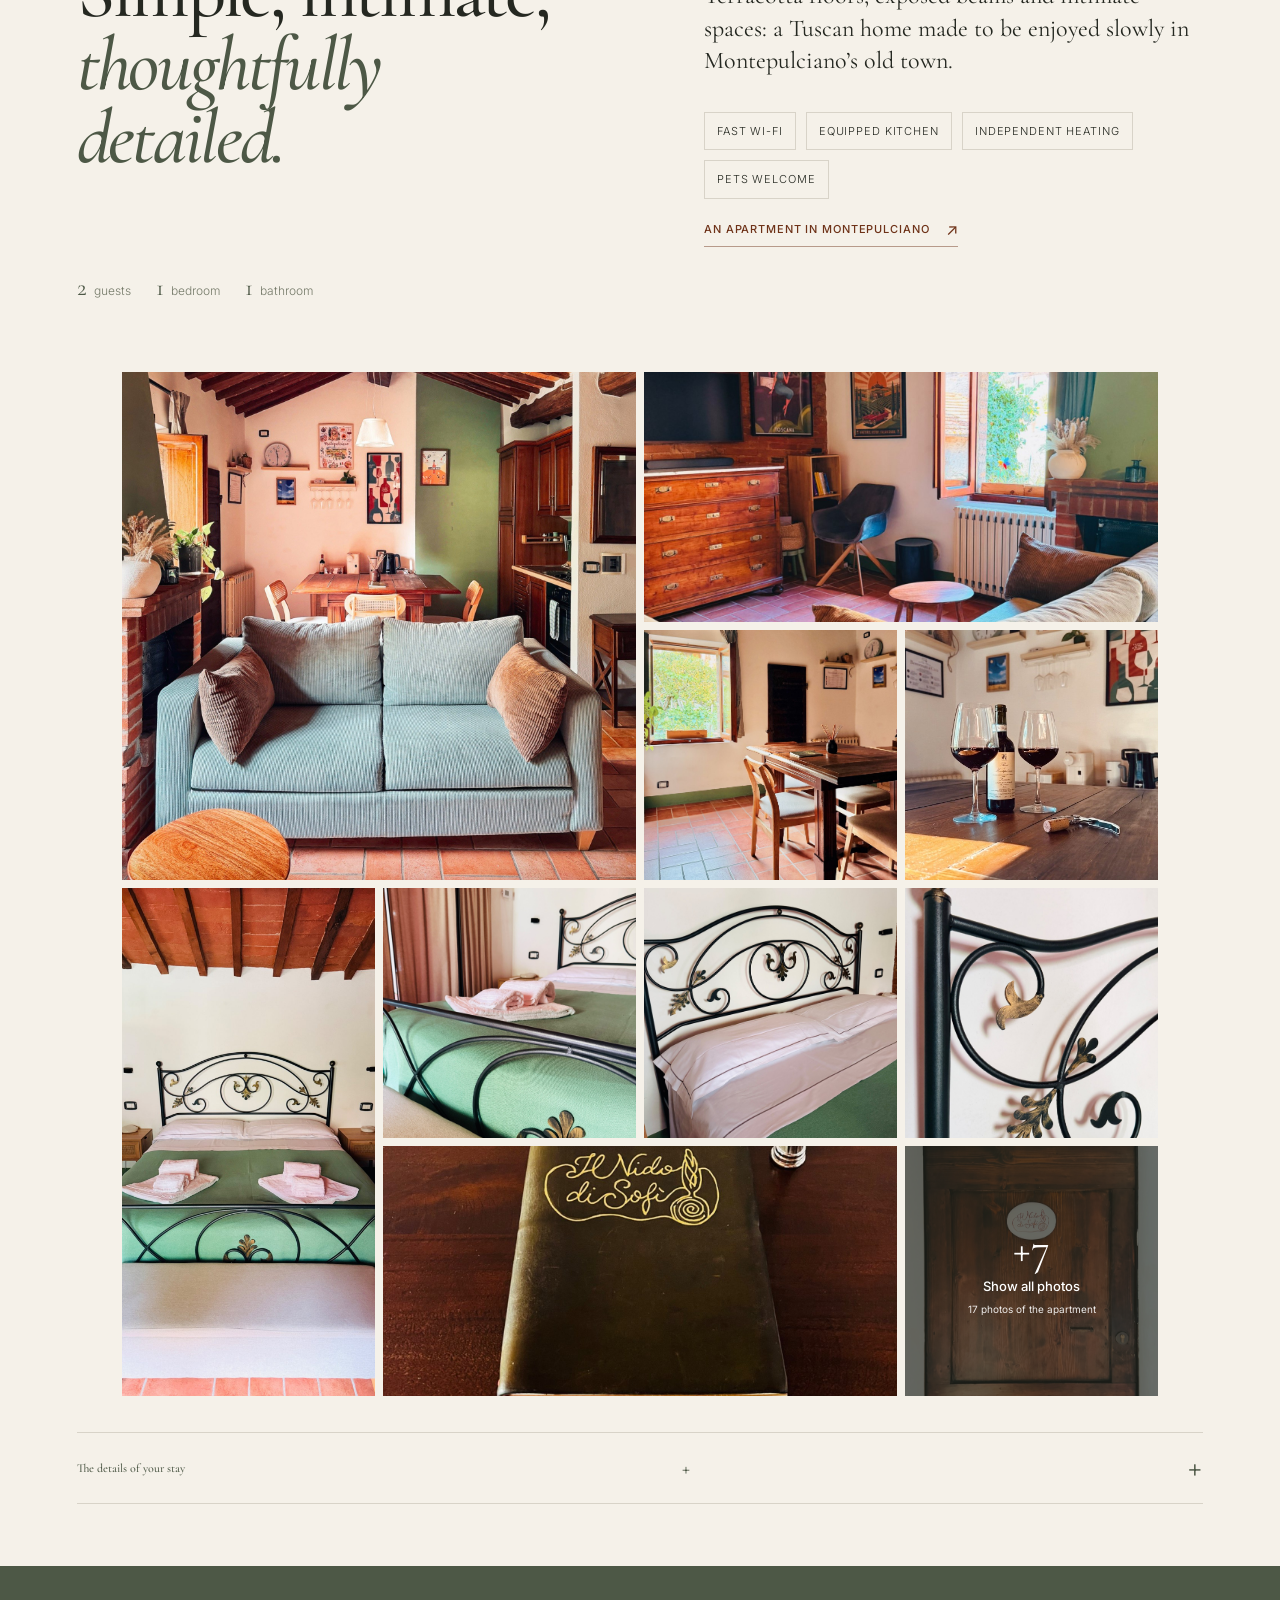
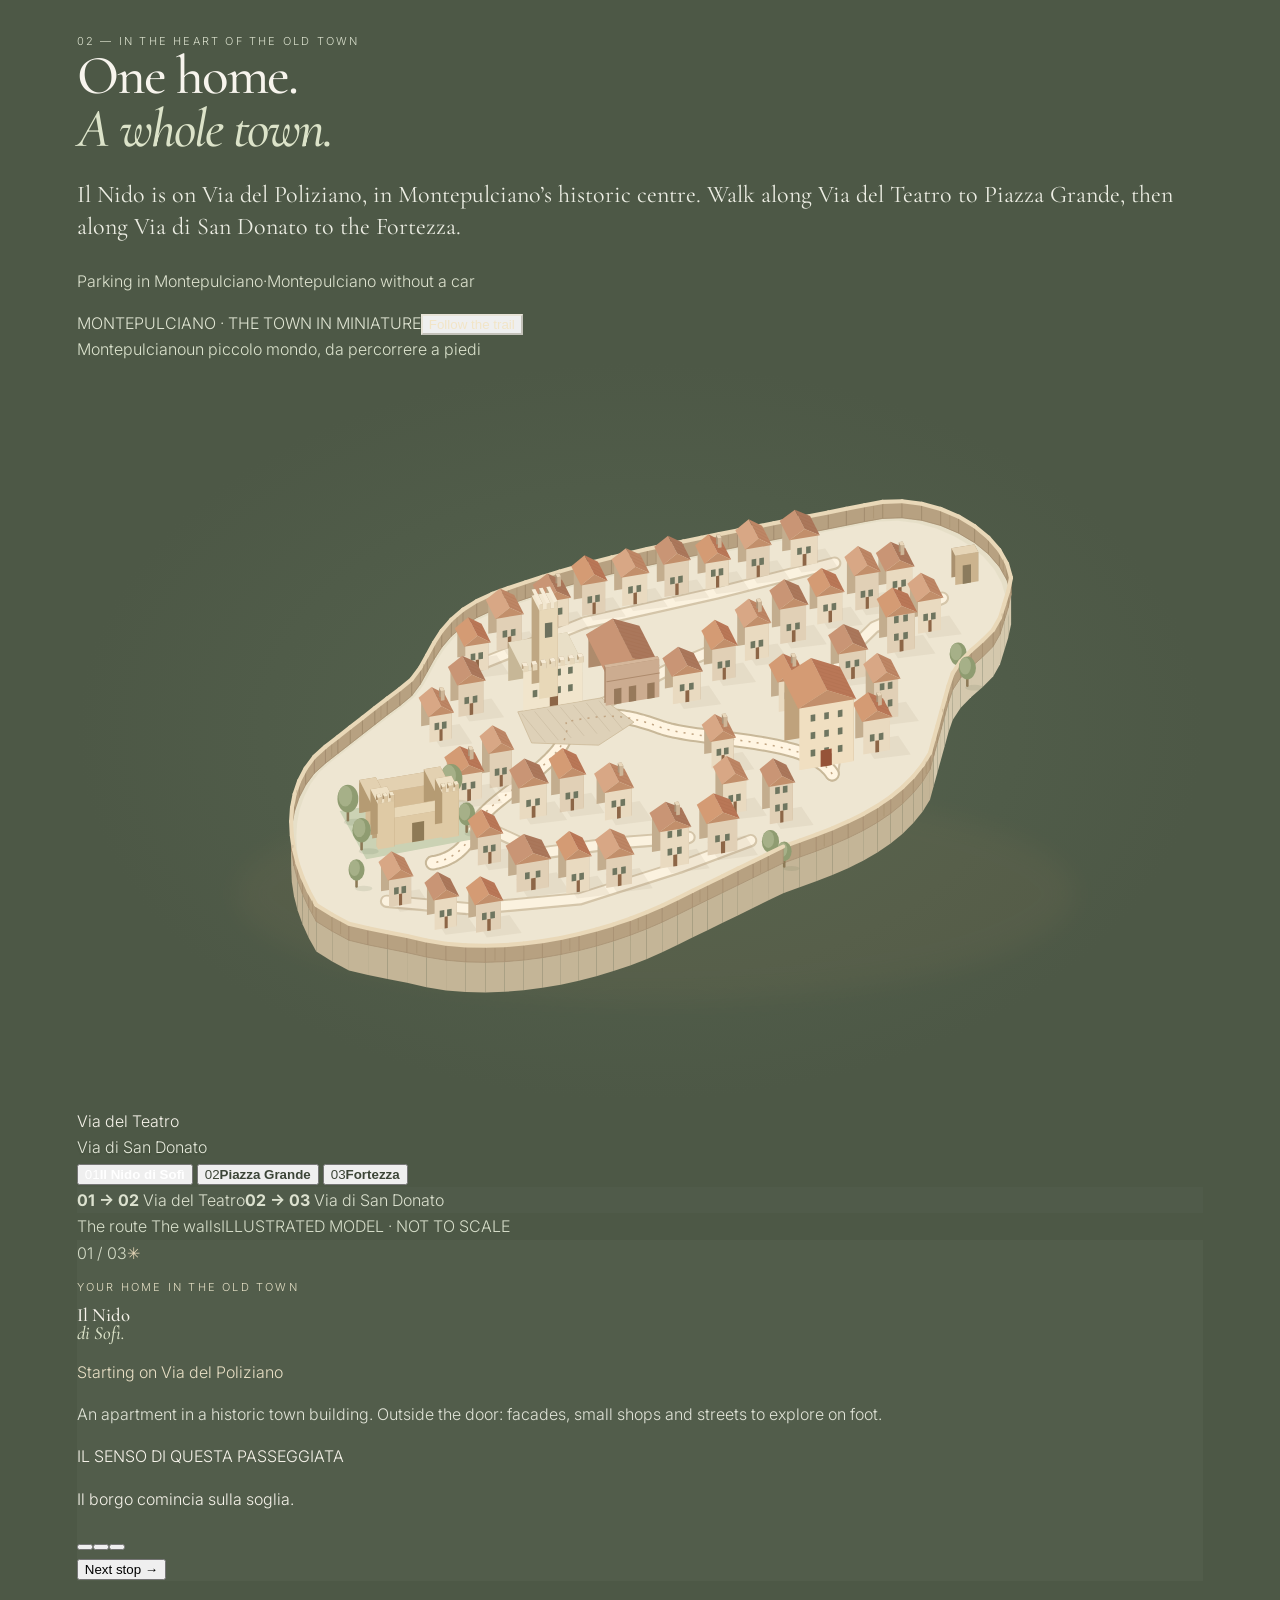
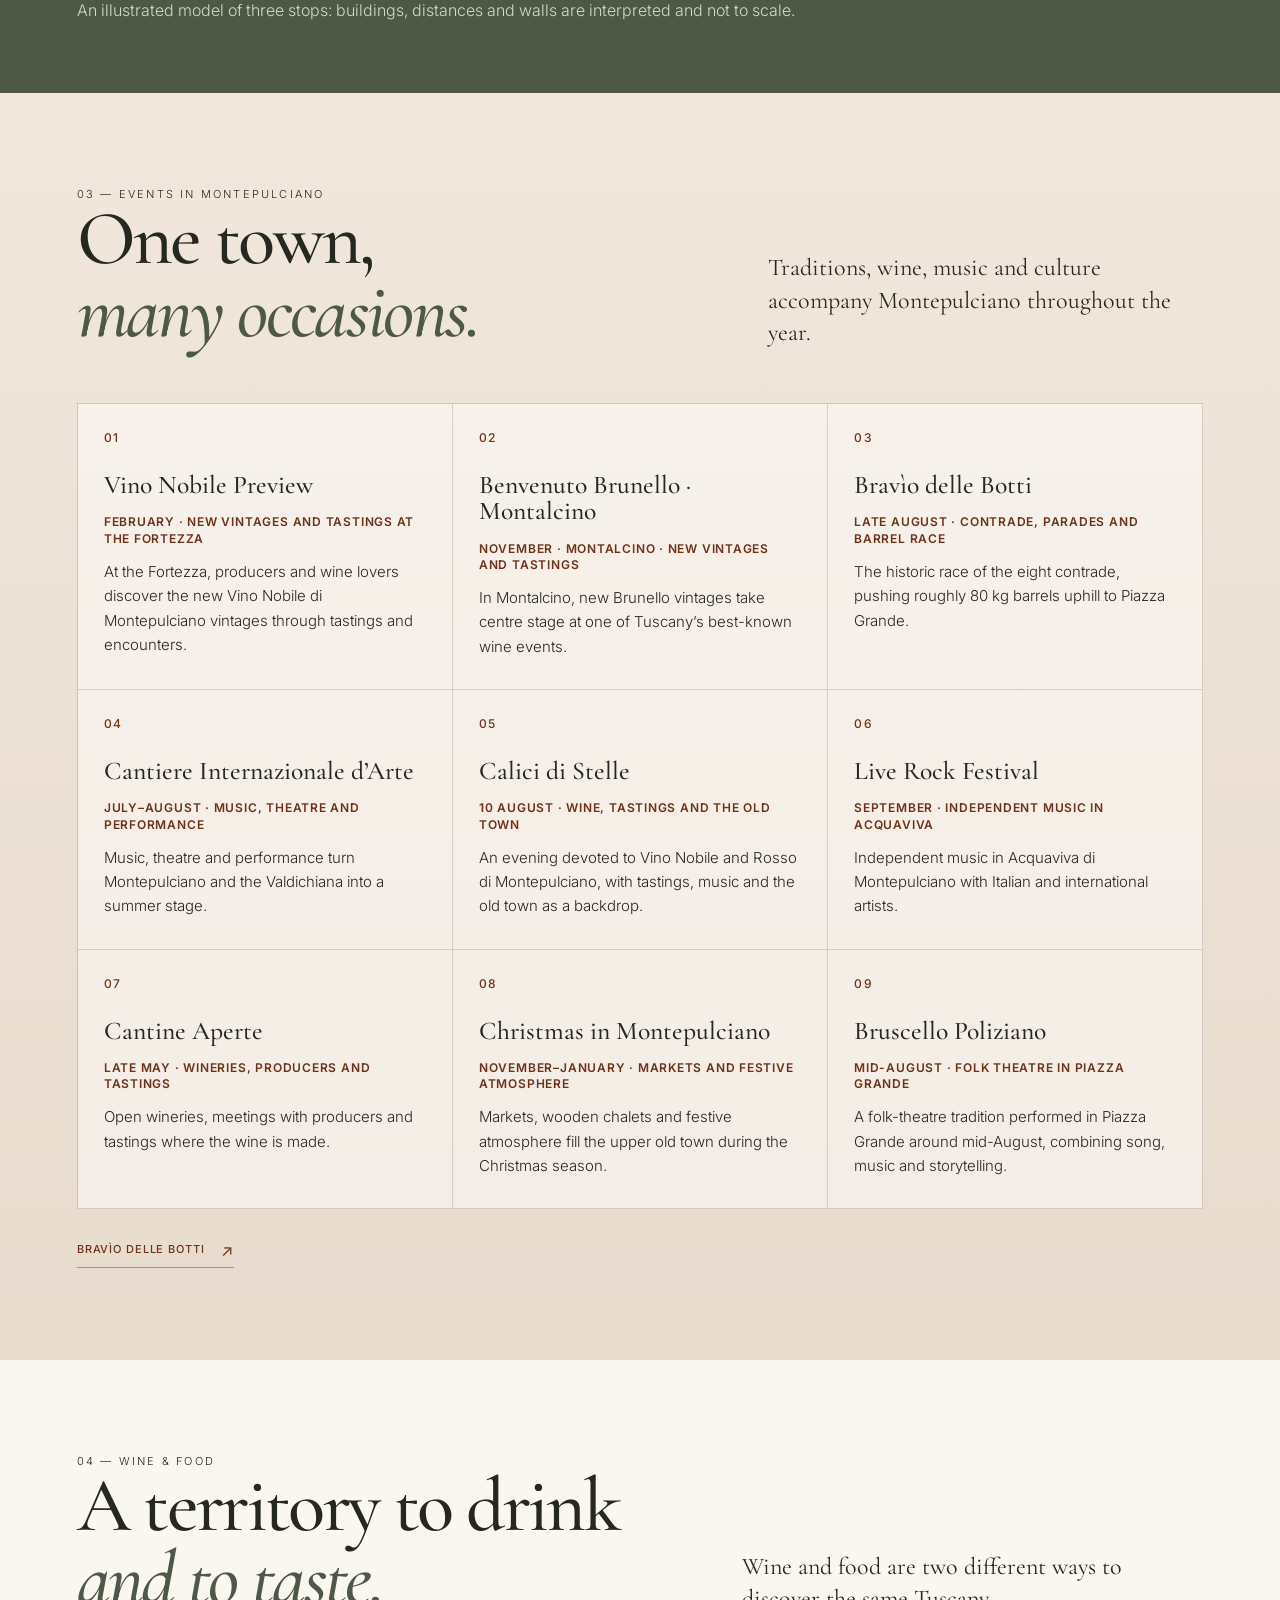
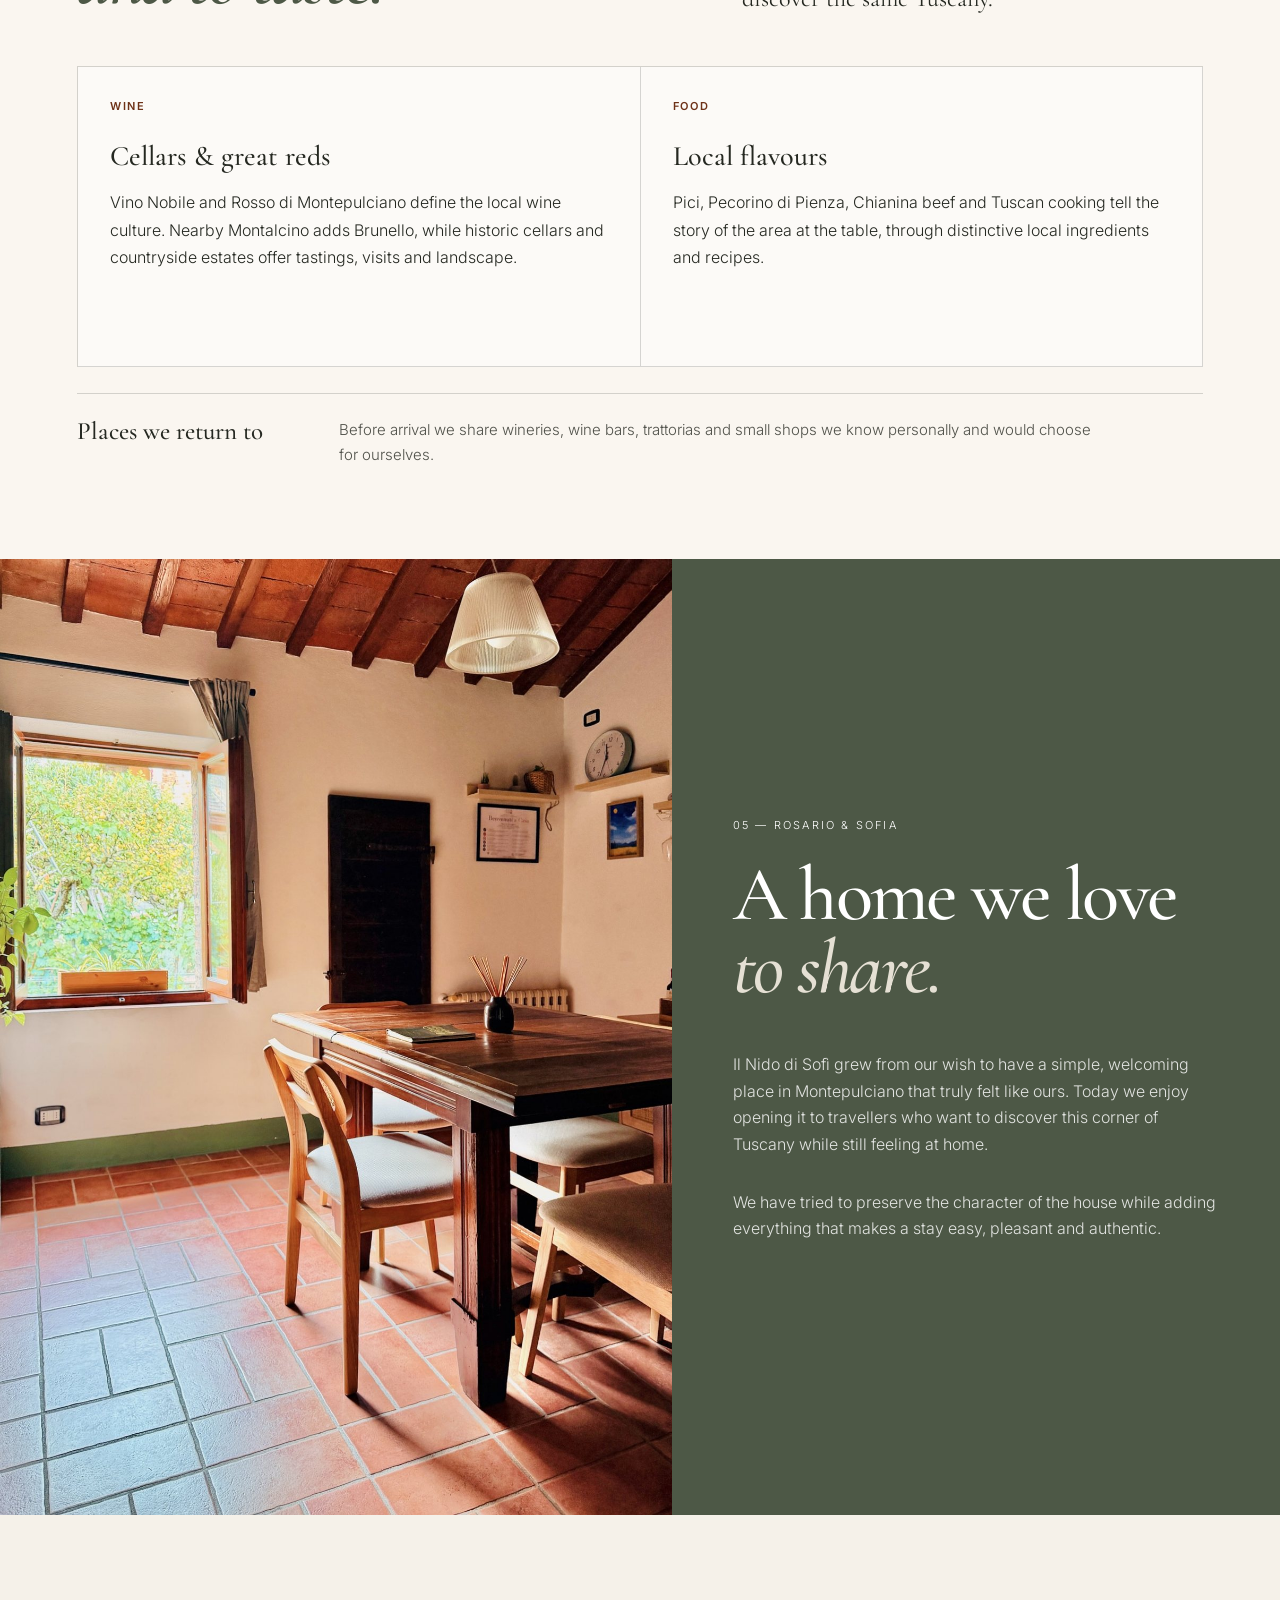
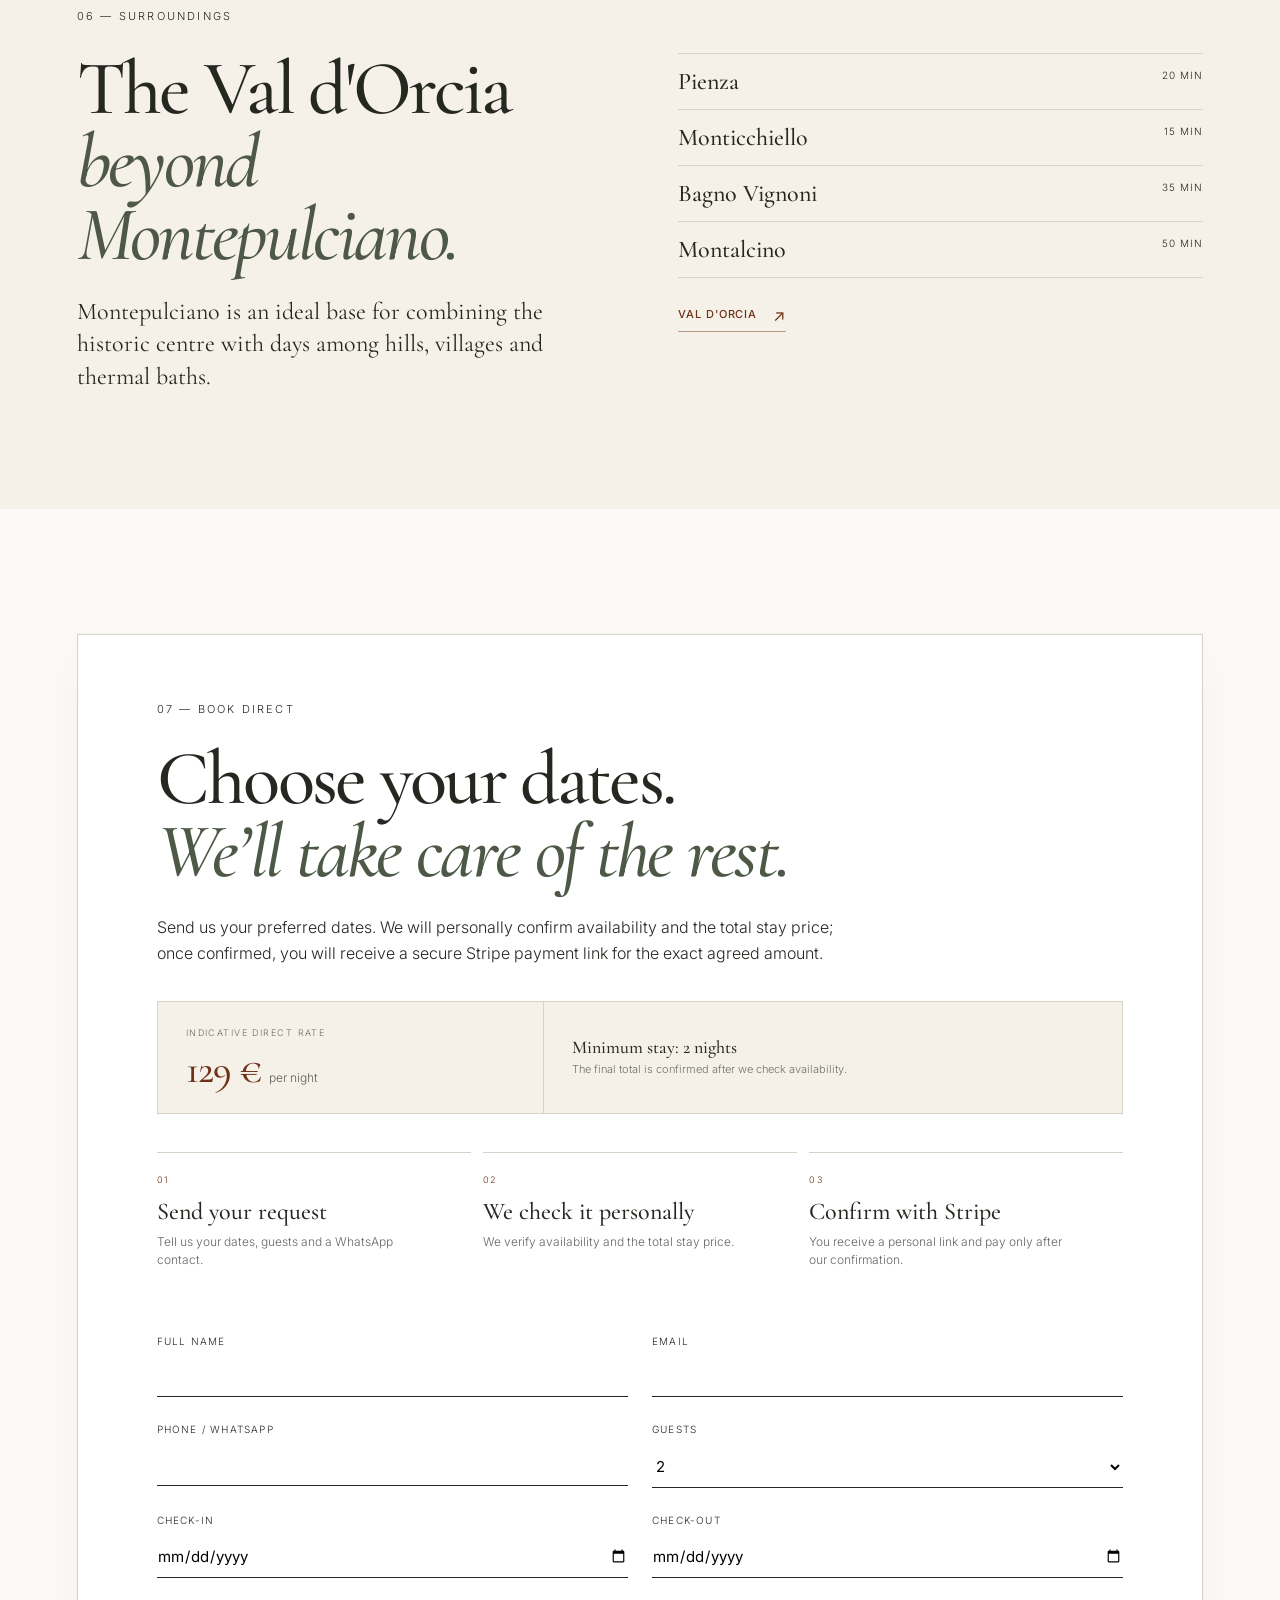
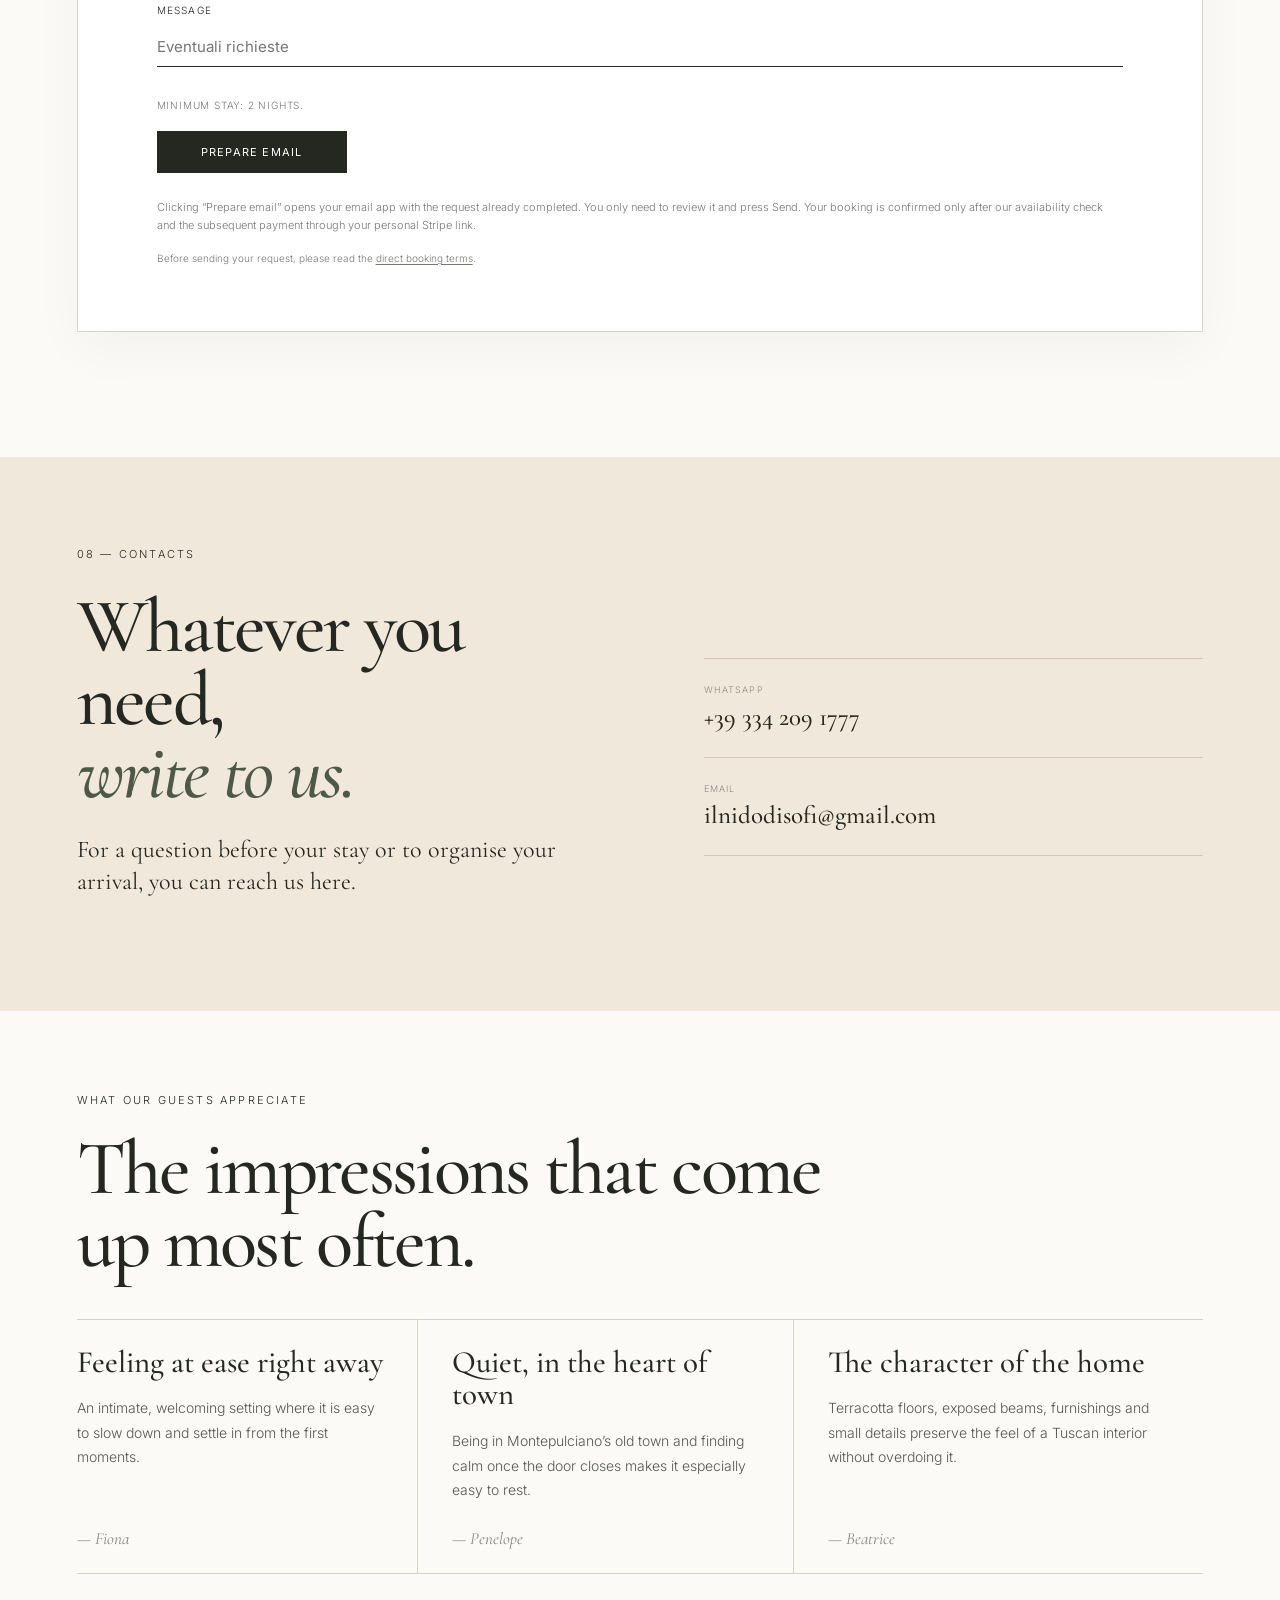
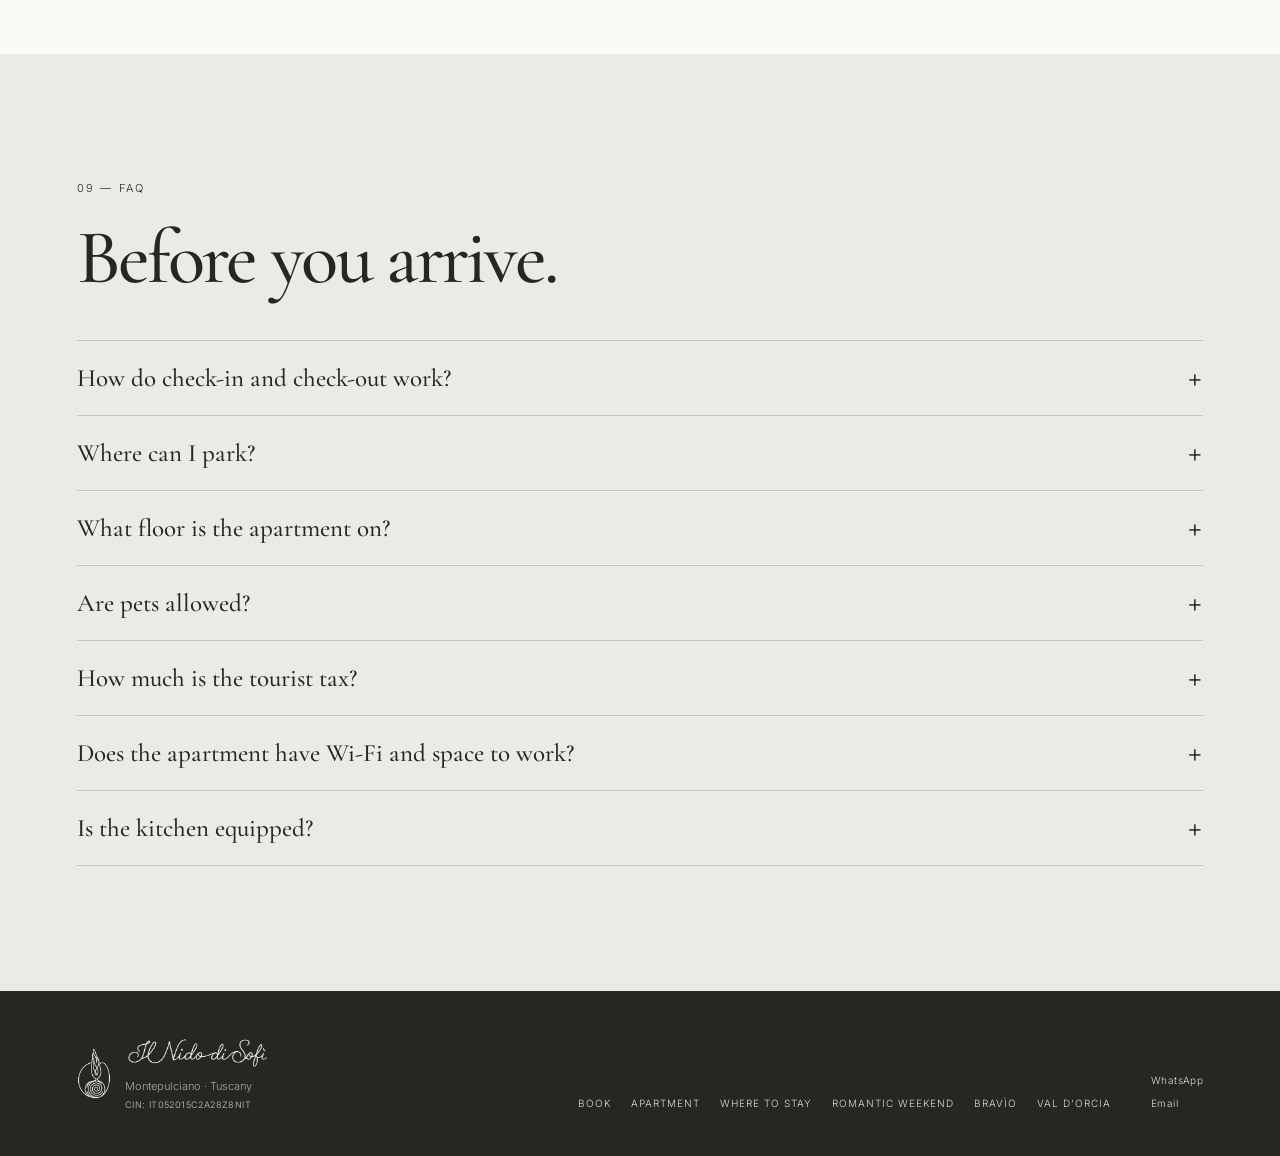
==== commit b29368b2: "Prepared rollback: restore V4 before mobile and colour refinements" ====
--- a/index.html
+++ b/index.html
@@ -15,7 +15,7 @@
 <script src="motion.js?v=20261029-v3" defer></script>
 <link rel="stylesheet" href="experience.css?v=20261029-v3">
 <script src="logo-pen-data.js?v=20261029-v3" defer></script><script src="experience.js?v=20261029-v3" defer></script>
-<link rel="stylesheet" href="borgo/style.css?v=20261029-v41"><link rel="stylesheet" href="compact.css?v=20261029-v41"><script src="borgo/scene.js?v=20261029-v41" defer></script><script src="borgo/walk.js?v=20261029-v41" defer></script><script src="compact.js?v=20261029-v41" defer></script></head>
+<link rel="stylesheet" href="borgo/style.css?v=20261029-v4-salvia"><link rel="stylesheet" href="compact.css?v=20261029-v4-salvia"><script src="borgo/scene.js?v=20261029-v4-salvia" defer></script><script src="borgo/walk.js?v=20261029-v4-salvia" defer></script><script src="compact.js?v=20261029-v4-salvia" defer></script></head>
 <body>
 <header class="topbar"><a class="brand-lockup" href="#top" aria-label="Il Nido di Sofì"><img class="brand-mark" src="assets/logo-mark.png" alt=""><img class="brand-wordmark" src="assets/logo-wordmark.png" alt="Il Nido di Sofì"></a><nav aria-label="Navigazione principale"><a href="#casa" data-i18n="nav.home">La casa</a><a href="#montepulciano" data-i18n="nav.montepulciano">Montepulciano</a><a href="#valdorcia" data-i18n="nav.valdorcia">Val d'Orcia</a><a href="#faq" data-i18n="nav.faq">FAQ</a></nav><div class="top-actions"><a class="nav-cta" href="#prenota" data-i18n="nav.book">Prenota direttamente</a><label class="language-picker"><span class="sr-only" data-i18n="language.label">Lingua</span><select id="languageSelect" aria-label="Lingua"><option value="it">IT</option><option value="en">EN</option><option value="es">ES</option><option value="de">DE</option><option value="fr">FR</option><option value="ru">RU</option><option value="zh">中文</option></select></label></div></header>
 <main id="top">
@@ -23,7 +23,7 @@
 <section id="logo" class="brand-showcase v3-logo-section" aria-label="Il Nido di Sofì — il nostro logo"><div class="v3-logo-art"><img class="v3-logo-original" src="assets/logo-large.png" alt="Il Nido di Sofì — Montepulciano, Toscana"></div><button class="v3-logo-replay" type="button" hidden>Rivedi il disegno ↻</button></section>
 <section class="story section" id="casa"><div class="section-kicker" data-i18n="home.kicker">01 — LA CASA</div><div class="story-grid"><div><h2 data-i18n-html="home.title">Semplice, raccolta,<br><em>curata nei dettagli.</em></h2></div><div><p class="lead" data-i18n="home.lead">Pavimenti in terracotta, travi a vista e spazi raccolti.</p><div class="amenities"><span data-i18n="amenities.wifi">Wi-Fi veloce</span><span data-i18n="amenities.kitchen">Cucina attrezzata</span><span data-i18n="amenities.heating">Riscaldamento autonomo</span><span data-i18n="amenities.pets">Animali ammessi</span></div><a class="home-context-link" href="/montepulciano/" data-i18n="discover.apartment.title">Appartamento a Montepulciano</a></div></div><p class="home-facts"><span><b>2</b> <span data-i18n="facts.guests">ospiti</span></span><span><b>1</b> <span data-i18n="facts.bedroom">camera</span></span><span><b>1</b> <span data-i18n="facts.bathroom">bagno</span></span></p><div class="gallery-v2 section-tight house-gallery" style="margin-top:clamp(36px,6vw,70px)" aria-label="Galleria fotografica de Il Nido di Sofì"><button class="gallery-photo gallery-photo--feature" type="button" data-lightbox="assets/photos/hero.jpg" aria-label="Apri foto principale del soggiorno"><img src="assets/photos/hero.jpg" alt="Soggiorno e cucina de Il Nido di Sofì" loading="lazy"></button><button class="gallery-photo gallery-photo--wide" type="button" data-lightbox="assets/photos/living-02.jpg" aria-label="Apri foto del soggiorno"><img src="assets/photos/living-02.jpg" alt="Soggiorno con camino e finestra" loading="lazy"></button><button class="gallery-photo" type="button" data-lightbox="assets/photos/living-03.jpg" aria-label="Apri foto della zona pranzo"><img src="assets/photos/living-03.jpg" alt="Zona pranzo luminosa" loading="lazy"></button><button class="gallery-photo" type="button" data-lightbox="assets/photos/wine-detail.jpg" aria-label="Apri dettaglio del vino"><img src="assets/photos/wine-detail.jpg" alt="Dettaglio con vino Nobile di Montepulciano" loading="lazy"></button><button class="gallery-photo gallery-photo--tall" type="button" data-lightbox="assets/photos/bedroom-01.jpg" aria-label="Apri foto della camera"><img src="assets/photos/bedroom-01.jpg" alt="Camera matrimoniale" loading="lazy"></button><button class="gallery-photo" type="button" data-lightbox="assets/photos/bedroom-02.jpg" aria-label="Apri dettaglio della camera"><img src="assets/photos/bedroom-02.jpg" alt="Letto matrimoniale e biancheria" loading="lazy"></button><button class="gallery-photo" type="button" data-lightbox="assets/photos/bedroom-03.jpg" aria-label="Apri dettaglio del letto"><img src="assets/photos/bedroom-03.jpg" alt="Dettaglio del letto in ferro battuto" loading="lazy"></button><button class="gallery-photo" type="button" data-lightbox="assets/photos/bedroom-detail.jpg" aria-label="Apri dettaglio della testiera"><img src="assets/photos/bedroom-detail.jpg" alt="Dettaglio artigianale della testiera" loading="lazy"></button><button class="gallery-photo gallery-photo--wide" type="button" data-lightbox="assets/photos/guestbook.jpg" aria-label="Apri foto del guestbook"><img src="assets/photos/guestbook.jpg" alt="Guestbook de Il Nido di Sofì" loading="lazy"></button><button data-photo-expand aria-expanded="false" class="gallery-photo" type="button" data-lightbox="assets/photos/entrance-door.jpg" aria-label="Mostra tutte le 17 foto"><img src="assets/photos/entrance-door.jpg" alt="Porta d'ingresso in legno" loading="lazy"><span class="gallery-more"><span class="gallery-more-symbol" aria-hidden="true">+7</span><strong data-v4="morePhotos">Mostra tutte le foto</strong><span data-v4="photoCount">17 immagini della casa</span></span></button><button hidden data-gallery-extra class="gallery-photo" type="button" data-lightbox="assets/photos/coffee-corner.jpg" aria-label="Apri foto dell'angolo caffè"><img src="assets/photos/coffee-corner.jpg" alt="Angolo caffè e tè" loading="lazy"></button><button hidden data-gallery-extra class="gallery-photo gallery-photo--tall" type="button" data-lightbox="assets/photos/bathroom.jpg" aria-label="Apri foto del bagno"><img src="assets/photos/bathroom.jpg" alt="Bagno de Il Nido di Sofì" loading="lazy"></button><button hidden data-gallery-extra class="gallery-photo" type="button" data-lightbox="assets/photos/shower.jpg" aria-label="Apri foto della doccia"><img src="assets/photos/shower.jpg" alt="Doccia del bagno" loading="lazy"></button><button hidden data-gallery-extra class="gallery-photo" type="button" data-lightbox="assets/photos/bathroom-sink-detail.jpg" aria-label="Apri dettaglio del lavabo"><img src="assets/photos/bathroom-sink-detail.jpg" alt="Dettaglio del lavabo" loading="lazy"></button><button hidden data-gallery-extra class="gallery-photo" type="button" data-lightbox="assets/photos/wardrobe.jpg" aria-label="Apri foto dell'armadio"><img src="assets/photos/wardrobe.jpg" alt="Armadio della camera" loading="lazy"></button><button hidden data-gallery-extra class="gallery-photo" type="button" data-lightbox="assets/photos/amenities-hairdryer-iron.jpg" aria-label="Apri foto dei servizi"><img src="assets/photos/amenities-hairdryer-iron.jpg" alt="Asciugacapelli e ferro da stiro a disposizione" loading="lazy"></button><button hidden data-gallery-extra class="gallery-photo" type="button" data-lightbox="assets/photos/first-aid.jpg" aria-label="Apri foto del kit di primo soccorso"><img src="assets/photos/first-aid.jpg" alt="Kit di primo soccorso" loading="lazy"></button></div><div class="gallery-collapse-wrap" hidden><button type="button" class="gallery-collapse" data-v4="fewerPhotos">Mostra solo le prime 10 foto ↑</button></div><details class="home-details"><summary><span data-v4="homeDetails">I dettagli del soggiorno</span><span aria-hidden="true">+</span></summary><div class="stay-value" id="pensato-per-due"><div class="stay-details-kicker" data-value="kicker">UN SOGGIORNO PENSATO PER DUE</div><div class="stay-value-head"><h3 data-value-html="title">La cura si vede<br><em>nelle piccole cose.</em></h3><p class="lead" data-value="lead"></p></div><div class="stay-value-grid"><article><span>01</span><h3 data-value="c1t"></h3><p data-value="c1p"></p></article><article><span>02</span><h3 data-value="c2t"></h3><p data-value="c2p"></p></article><article><span>03</span><h3 data-value="c3t"></h3><p data-value="c3p"></p></article><article><span>04</span><h3 data-value="c4t"></h3><p data-value="c4p"></p></article></div><div class="stay-value-history"><div><span class="eyebrow" data-value="historyKicker"></span><h3 data-value="historyTitle"></h3></div><p data-value="historyText"></p></div><div class="stay-value-essentials"><span data-value="essentialsLabel"></span><p data-value="essentials"></p></div><a class="home-context-link" href="/weekend-romantico-montepulciano/" data-i18n="discover.romantic.title">Weekend romantico</a></div></details></section>
 <section class="borgo-section section" id="montepulciano"><span id="posizione" class="anchor-target" aria-hidden="true"></span><div class="section-kicker" data-v4="borgoKicker">02 — NEL CUORE DEL BORGO</div><div class="borgo-heading"><h2 data-v4-html="borgoTitle">Una casa.<br><em>Un intero borgo.</em></h2><div><p class="lead" data-v4="borgoLead">Il Nido è in Via del Poliziano, nel centro storico di Montepulciano. Da qui raggiungi Piazza Grande lungo Via del Teatro, poi la Fortezza lungo Via di San Donato.</p><p class="borgo-links"><a href="/parcheggi-montepulciano/" data-i18n="practical.parking">Parcheggi a Montepulciano</a><span aria-hidden="true">·</span><a href="/montepulciano-senza-auto/" data-i18n="practical.walking">Montepulciano senza auto</a></p></div></div><section class="experience" id="borgo-walk" aria-label="Passeggiata nel centro storico di Montepulciano">
-<div class="map-wrap"><div class="map-meta"><span>MONTEPULCIANO <i>·</i> IL BORGO IN MINIATURA</span><button id="borgo-play" type="button">Segui il filo <svg class="icon-arrow" viewBox="0 0 16 16" aria-hidden="true" focusable="false"><path d="M3 13L13 3M4 3H13V12"/></svg></button></div>
+<div class="map-wrap"><div class="map-meta"><span>MONTEPULCIANO <i>·</i> IL BORGO IN MINIATURA</span><button id="borgo-play" type="button">Segui il filo <span aria-hidden="true">↗</span></button></div>
 <div class="map-scene"><div class="scene-caption" aria-hidden="true">Montepulciano<span>un piccolo mondo, da percorrere a piedi</span></div>
 <svg viewBox="0 0 1100 720" role="img" aria-label="Plastico isometrico illustrato del borgo racchiuso dalle mura. Prima il Nido in Via del Poliziano, poi Piazza Grande, infine la Fortezza.">
 <defs>
@@ -91,8 +91,8 @@
 <button class="map-node active" data-stop="0" style="--x:68%;--y:58.0645%" aria-label="Il Nido di Sofì, partenza da Via del Poliziano" aria-pressed="true"><span>01</span><b>Il Nido di Sofì</b></button>
 <button class="map-node" data-stop="1" style="--x:44%;--y:37.0968%" aria-label="Piazza Grande, seconda tappa" aria-pressed="false"><span>02</span><b>Piazza Grande</b></button>
 <button class="map-node" data-stop="2" style="--x:23.5%;--y:62.9032%" aria-label="Fortezza, terza tappa" aria-pressed="false"><span>03</span><b>Fortezza</b></button>
-</div><div class="mobile-stops" role="group" aria-label="Scegli una tappa"><button type="button" data-stop="0" aria-pressed="true"><b>01</b><span>Il Nido di Sofì</span></button><button type="button" data-stop="1" aria-pressed="false"><b>02</b><span>Piazza Grande</span></button><button type="button" data-stop="2" aria-pressed="false"><b>03</b><span>Fortezza</span></button></div><div class="street-key" aria-label="Le strade del percorso"><span><b>01 → 02</b> Via del Teatro</span><span><b>02 → 03</b> Via di San Donato</span></div><div class="map-bottom"><span><i class="legend-line"></i>Il percorso <i class="legend-wall"></i>Le mura</span><span>PLASTICO ILLUSTRATO · NON IN SCALA</span></div></div>
-<aside class="story-panel" aria-live="polite" aria-atomic="true"><div class="panel-top"><span id="borgo-chapter">01 / 03</span></div>
+</div><div class="street-key" aria-label="Le strade del percorso"><span><b>01 → 02</b> Via del Teatro</span><span><b>02 → 03</b> Via di San Donato</span></div><div class="map-bottom"><span><i class="legend-line"></i>Il percorso <i class="legend-wall"></i>Le mura</span><span>PLASTICO ILLUSTRATO · NON IN SCALA</span></div></div>
+<aside class="story-panel" aria-live="polite" aria-atomic="true"><div class="panel-top"><span id="borgo-chapter">01 / 03</span><span class="tiny-mark">✳</span></div>
 <div class="story-content"><p class="eyebrow" id="borgo-kind">LA CASA, DENTRO IL BORGO</p><h3 id="borgo-stop-title">Il Nido<br> <em>di Sofì.</em></h3><p class="time" id="borgo-time">Partenza da Via del Poliziano</p><p class="description" id="borgo-description">Un appartamento in un palazzo del centro storico. Fuori dalla porta, il borgo: facciate, botteghe e piccole strade da percorrere a piedi.</p><div class="detail"><span id="borgo-detail-label">IL SENSO DI QUESTA PASSEGGIATA</span><p id="borgo-detail-copy">Il borgo comincia sulla soglia.</p></div></div>
 <div class="panel-bottom"><div class="steps" aria-label="Scegli una tappa"><button data-stop="0" aria-label="Tappa 1: Il Nido" aria-pressed="true" class="active"></button><button data-stop="1" aria-label="Tappa 2: Piazza Grande" aria-pressed="false"></button><button data-stop="2" aria-label="Tappa 3: Fortezza" aria-pressed="false"></button></div><button id="borgo-next" type="button">Tappa successiva <span aria-hidden="true">→</span></button></div></aside>
 </section><p class="borgo-caption" data-v4="modelNote">Un plastico illustrativo per scoprire le tre tappe: volumi, distanze e mura sono interpretati e non in scala.</p></section>
@@ -105,7 +105,7 @@
 
 <section class="booking section" id="prenota"><div class="booking-card"><div class="section-kicker" data-i18n="booking.kicker">08 — PRENOTA DIRETTAMENTE</div><h2 data-i18n-html="booking.title"></h2><p class="booking-intro" data-i18n="booking.intro"></p><div class="booking-flow"><div class="booking-step"><span>01</span><strong></strong><p></p></div><div class="booking-step"><span>02</span><strong></strong><p></p></div><div class="booking-step"><span>03</span><strong></strong><p></p></div></div><form id="bookingForm"><div class="form-grid"><label><span data-i18n="form.name">Nome e cognome</span><input name="Nome e cognome" required></label><label><span data-i18n="form.email">Email</span><input name="email" type="email" required></label><label>Telefono / WhatsApp<input name="Telefono / WhatsApp" required></label><label><span data-i18n="form.guests">Ospiti</span><select name="Ospiti"><option value="1">1</option><option value="2" selected>2</option></select></label><label><span data-i18n="form.checkin">Check-in</span><input id="checkin" name="Check-in" type="date" required></label><label><span data-i18n="form.checkout">Check-out</span><input id="checkout" name="Check-out" type="date" required></label><label class="form-message"><span data-i18n="form.message">Messaggio</span><input name="Messaggio" placeholder="Eventuali richieste"></label><input id="nights" name="Notti" type="hidden"></div><div class="booking-summary" id="bookingSummary" hidden></div><p class="minimum-stay-note" data-value="minimumStay"></p><button class="button button-dark" type="submit" data-i18n="form.submit">Prepara email</button><div class="booking-status" id="bookingStatus" hidden></div><p class="small-note" data-i18n="booking.note"></p></form></div></section>
 <section class="contacts section"><div class="section-kicker">09 — CONTATTI</div><div class="contacts-grid"><div><h2>Restiamo<br><em>in contatto.</em></h2><p class="lead">Per domande sul soggiorno puoi scriverci direttamente.</p></div><div class="contact-list"><div class="contact-row"><div><span class="contact-label">WhatsApp</span><a href="https://wa.me/393342091777">+39 334 209 1777</a></div></div><div class="contact-row"><div><span class="contact-label">Email</span><a href="mailto:ilnidodisofi@gmail.com">ilnidodisofi@gmail.com</a></div></div></div></div></section>
-<section class="guest-voices section"><div class="section-kicker">COSA APPREZZANO I NOSTRI OSPITI</div><div class="guest-voices-head"><h2 id="guest-voices-title"></h2></div><div class="guest-voices-grid" tabindex="0" role="region" aria-labelledby="guest-voices-title"><article class="guest-voice-card"><h3></h3><p></p><p class="guest-voice-name">— Fiona</p></article><article class="guest-voice-card"><h3></h3><p></p><p class="guest-voice-name">— Penelope</p></article><article class="guest-voice-card"><h3></h3><p></p><p class="guest-voice-name">— Beatrice</p></article></div></section>
+<section class="guest-voices section"><div class="section-kicker">COSA APPREZZANO I NOSTRI OSPITI</div><div class="guest-voices-head"><h2></h2></div><div class="guest-voices-grid"><article class="guest-voice-card"><h3></h3><p></p><p class="guest-voice-name">— Fiona</p></article><article class="guest-voice-card"><h3></h3><p></p><p class="guest-voice-name">— Penelope</p></article><article class="guest-voice-card"><h3></h3><p></p><p class="guest-voice-name">— Beatrice</p></article></div></section>
 <section class="faq section" id="faq"><div class="section-kicker" data-i18n="faq.kicker">10 — FAQ</div><h2 data-i18n="faq.title">Prima di arrivare.</h2><div class="faq-list"><details><summary data-i18n="faq.checkin.q"></summary><p data-i18n="faq.checkin.a"></p></details><details><summary data-i18n="faq.parking.q"></summary><p data-i18n="faq.parking.a"></p></details><details><summary data-i18n="faq.mobility.q"></summary><p data-i18n="faq.mobility.a"></p></details><details><summary data-i18n="faq.pets.q"></summary><p data-i18n="faq.pets.a"></p></details><details><summary data-i18n="faq.wifi.q"></summary><p data-i18n="faq.wifi.a"></p></details><details><summary data-i18n="faq.kitchen.q"></summary><p data-i18n="faq.kitchen.a"></p></details></div></section>
 </main><footer><div class="footer-brand"><img class="footer-mark" src="assets/logo-mark.png" alt=""><div><img class="footer-wordmark" src="assets/logo-wordmark.png" alt="Il Nido di Sofì"><span>Montepulciano · Toscana</span><small class="footer-cin">CIN: IT052015C2A28Z8NIT</small></div></div><div class="footer-links"><a href="#prenota" data-i18n="discover.footer.book">Prenota</a><a href="/montepulciano/" data-i18n="discover.footer.apartment">Appartamento</a><a href="/dove-dormire-montepulciano/" data-i18n="discover.footer.sleep">Dove dormire</a><a href="/weekend-romantico-montepulciano/" data-i18n="discover.footer.romantic">Weekend romantico</a><a href="/bravio-delle-botti/" data-i18n="discover.footer.bravio">Bravìo</a><a href="/val-dorcia/" data-i18n="discover.footer.val">Val d’Orcia</a></div><div class="footer-contact"><a href="https://wa.me/393342091777">WhatsApp</a><a href="mailto:ilnidodisofi@gmail.com">Email</a></div></footer>
-</body></html>+<aside class="booking-dock" aria-label="Prenotazione diretta"><a href="#prenota"><span data-v4="dockBook">Prenota direttamente</span><span aria-hidden="true">↗</span></a></aside></body></html>
--- a/compact.css
+++ b/compact.css
@@ -21,51 +21,48 @@
 .gallery-more>span:last-child{font:400 10px/1.5 Inter,Arial,sans-serif;opacity:.9}
 .gallery-collapse-wrap{text-align:right;margin-top:16px}
 .gallery-collapse{appearance:none;background:none;border:0;border-bottom:1px solid #6e321850;color:#6e3218;padding:8px 0;font:11px/1.6 Inter,Arial,sans-serif;cursor:pointer}
-
-
-
-.gallery-collapse:focus-visible,.home-details>summary:focus-visible{outline:2px solid #8c492e;outline-offset:4px}
-
-
+.booking-dock{position:fixed;right:24px;bottom:24px;z-index:45;max-width:calc(100vw - 32px)}
+.booking-dock a{display:flex;align-items:center;justify-content:space-between;gap:28px;min-height:49px;background:#4d5846;color:#fff;padding:14px 22px;text-decoration:none;font:500 12px/1.5 Inter,Arial,sans-serif;box-shadow:0 5px 22px #2528212c;border:1px solid #ffffff30}
+.booking-dock a:hover{background:#394732}
+.booking-dock a:focus-visible,.gallery-collapse:focus-visible,.home-details>summary:focus-visible{outline:2px solid #8c492e;outline-offset:4px}
+body.lightbox-open .booking-dock{visibility:hidden}
+body{padding-bottom:75px}
 .borgo-section.section{padding-top:66px;padding-bottom:54px}
 .borgo-heading h2{font-size:clamp(38px,4.3vw,62px)}
 #casa.section{padding-top:76px;padding-bottom:62px}
-@media(min-width:901px){body{padding-bottom:0}body.v3-scrolled .topbar .nav-cta{background:#4d5846;color:#fff;border-color:#4d5846}}
-@media(max-width:760px){.home-facts{gap:19px;margin-top:20px;font-size:11px}.home-details{margin-top:22px}.home-details>summary{padding:16px 0;font-size:11px}.gallery-more strong{font-size:12px}.home-details .stay-value-head h3{font-size:32px}#prenota{scroll-margin-top:78px}.section{scroll-margin-top:72px}}
+@media(min-width:901px){.booking-dock{display:none}body{padding-bottom:0}body.v3-scrolled .topbar .nav-cta{background:#4d5846;color:#fff;border-color:#4d5846}}
+@media(max-width:760px){.home-facts{gap:19px;margin-top:20px;font-size:11px}.home-details{margin-top:22px}.home-details>summary{padding:16px 0;font-size:11px}.booking-dock{right:12px;left:12px;bottom:max(12px,env(safe-area-inset-bottom));max-width:none}.booking-dock a{min-height:48px;padding:12px 20px;font-size:12px}.gallery-more strong{font-size:12px}.home-details .stay-value-head h3{font-size:32px}body{padding-bottom:calc(82px + env(safe-area-inset-bottom))}#prenota{scroll-margin-top:78px}.section{scroll-margin-top:72px}}
 
+/* Approved V4: the entire town section uses the host section's sage green. */
+.borgo-section.section{width:100%;max-width:none;margin:0;padding-left:6%;padding-right:6%;background:#4d5846;color:#f7f4ed}
+.borgo-section>.section-kicker{color:#d9dfcc}
+.borgo-section .borgo-heading h2{color:#f7f4ed}
+.borgo-section .borgo-heading h2 em{color:#dce3c9}
+.borgo-section .borgo-heading .lead{color:#ecede3}
+.borgo-section .borgo-links{color:#dce1ce}
+.borgo-section .borgo-caption{color:#d2dac5}
+#borgo-walk{border-color:#dfe4d030;color:#f6f3ea}
+#borgo-walk .map-wrap{background:#4d5846}
+#borgo-walk .map-meta{color:#e0e5d3}
+#borgo-walk #borgo-play{color:#f2e5c7;border-color:#e1d8bd70}
+#borgo-walk .scene-caption{color:#dce3ce}
+#borgo-walk .story-panel{background:#ffffff07;border-color:#dfe4d030}
+#borgo-walk .panel-top{color:#d6ddc9}
+#borgo-walk .tiny-mark{color:#e2d4b6}
+#borgo-walk .story-content>.eyebrow{color:#e3dec4}
+#borgo-walk h3 em{color:#dce3c9}
+#borgo-walk .time{color:#e8dfc5}
+#borgo-walk .description{color:#e0e3d7}
+#borgo-walk .street-key{background:#ffffff05;border-color:#dfe4d030}
+#borgo-walk .street-key>span,#borgo-walk .street-key b{color:#dce1cf}
+#borgo-walk .map-bottom>span{color:#d6ddc9}
+#borgo-walk .legend-line{border-color:#d5ab85}
+#borgo-walk .legend-wall{border-color:#c7b797}
+#borgo-walk .steps button::after{background:#dce3ce55}
+#borgo-walk .steps button.active::after{background:#f0e4c6}
+#borgo-walk button:focus-visible{outline-color:#f2e5c7}
+@media(max-width:760px){.borgo-section.section{padding-left:7%;padding-right:7%}}
 
-/* V4.1: warm town / light sage events, with booking only in the fixed header. */
-.borgo-section.section{width:100%;max-width:none;margin:0;padding-left:6%;padding-right:6%;background:#faf6f0;color:#252821}
-.events-section.section{background:#e8ece4}
-#borgo-walk .map-wrap,#borgo-walk .story-panel{background:#faf6f0}
-#borgo-walk .street-key{background:transparent}
-#borgo-walk .street-donato{left:45%;top:60.5%;font-size:16px;color:#5b604e}
-#borgo-walk .street-teatro{color:#5b604e}
-#borgo-walk .tiny-mark{display:none}
-body.v3-scrolled .topbar .nav-cta{background:#4d5846;color:#fff;border-color:#4d5846}
-body.v3-scrolled .topbar .nav-cta:hover,body.v3-scrolled .topbar .nav-cta:focus-visible{background:#394732;color:#fff}
-.host-copy p{font:400 24px/1.35 var(--serif)}
-#borgo-walk .mobile-stops{display:none}
-#borgo-walk .icon-arrow{display:inline-block;width:14px;height:14px;vertical-align:middle;margin-left:10px;fill:none;stroke:currentColor;stroke-width:1.4}
-@media(max-width:760px){
- .borgo-section.section{padding-left:7%;padding-right:7%}
- .host-copy p{font-size:19px;line-height:1.35}
- .guest-voices .guest-voices-grid{display:flex!important;gap:12px!important;overflow-x:auto!important;overflow-y:hidden!important;scroll-snap-type:x mandatory!important;scroll-padding-left:0;-webkit-overflow-scrolling:touch;margin-right:-6vw!important;padding-right:6vw!important;padding-bottom:8px!important;border:0!important}
- .guest-voices .guest-voices-grid>.guest-voice-card{flex:0 0 82vw!important;max-width:82vw!important;width:82vw!important;min-height:220px!important;padding:22px 20px!important;margin:0!important;border:1px solid var(--line)!important;background:#ffffff70;scroll-snap-align:start}
- .guest-voices .guest-voice-card h3{font-size:27px!important}
- .guest-voices .guest-voice-card p{font-size:13px;line-height:1.65}
-}
-@media(max-width:700px){
- #borgo-walk .map-scene{overflow:hidden}
- #borgo-walk .map-node b{display:none}
- #borgo-walk .mobile-stops{display:grid;grid-template-columns:repeat(3,minmax(0,1fr));gap:6px;padding:0 10px 12px}
- #borgo-walk .mobile-stops button{display:flex;align-items:center;justify-content:center;gap:5px;min-height:44px;padding:6px 4px;border:1px solid #c8b99d;background:#fffaf1;color:#404936;font-size:10px;line-height:1.3}
- #borgo-walk .mobile-stops button b{font-size:9px;font-weight:500}
- #borgo-walk .mobile-stops button.active{background:#8c492e;border-color:#8c492e;color:#fff}
- #borgo-walk .panel-bottom .steps{display:none}
- #borgo-walk .panel-bottom{justify-content:flex-end}
-}
-
-@media(max-width:760px){.guest-voices .guest-voices-grid{scrollbar-width:none}.guest-voices .guest-voices-grid::-webkit-scrollbar{display:none}}
-
-@media(min-width:701px) and (max-width:1000px){#borgo-walk .street-donato{font-size:14px}}
+#borgo-walk .map-node{color:#3c4537}
+#borgo-walk .map-node.active{color:#fff}
+#borgo-walk .street-donato{left:19%;top:36%;color:#e5e8da;text-shadow:0 1px 2px #26352060}
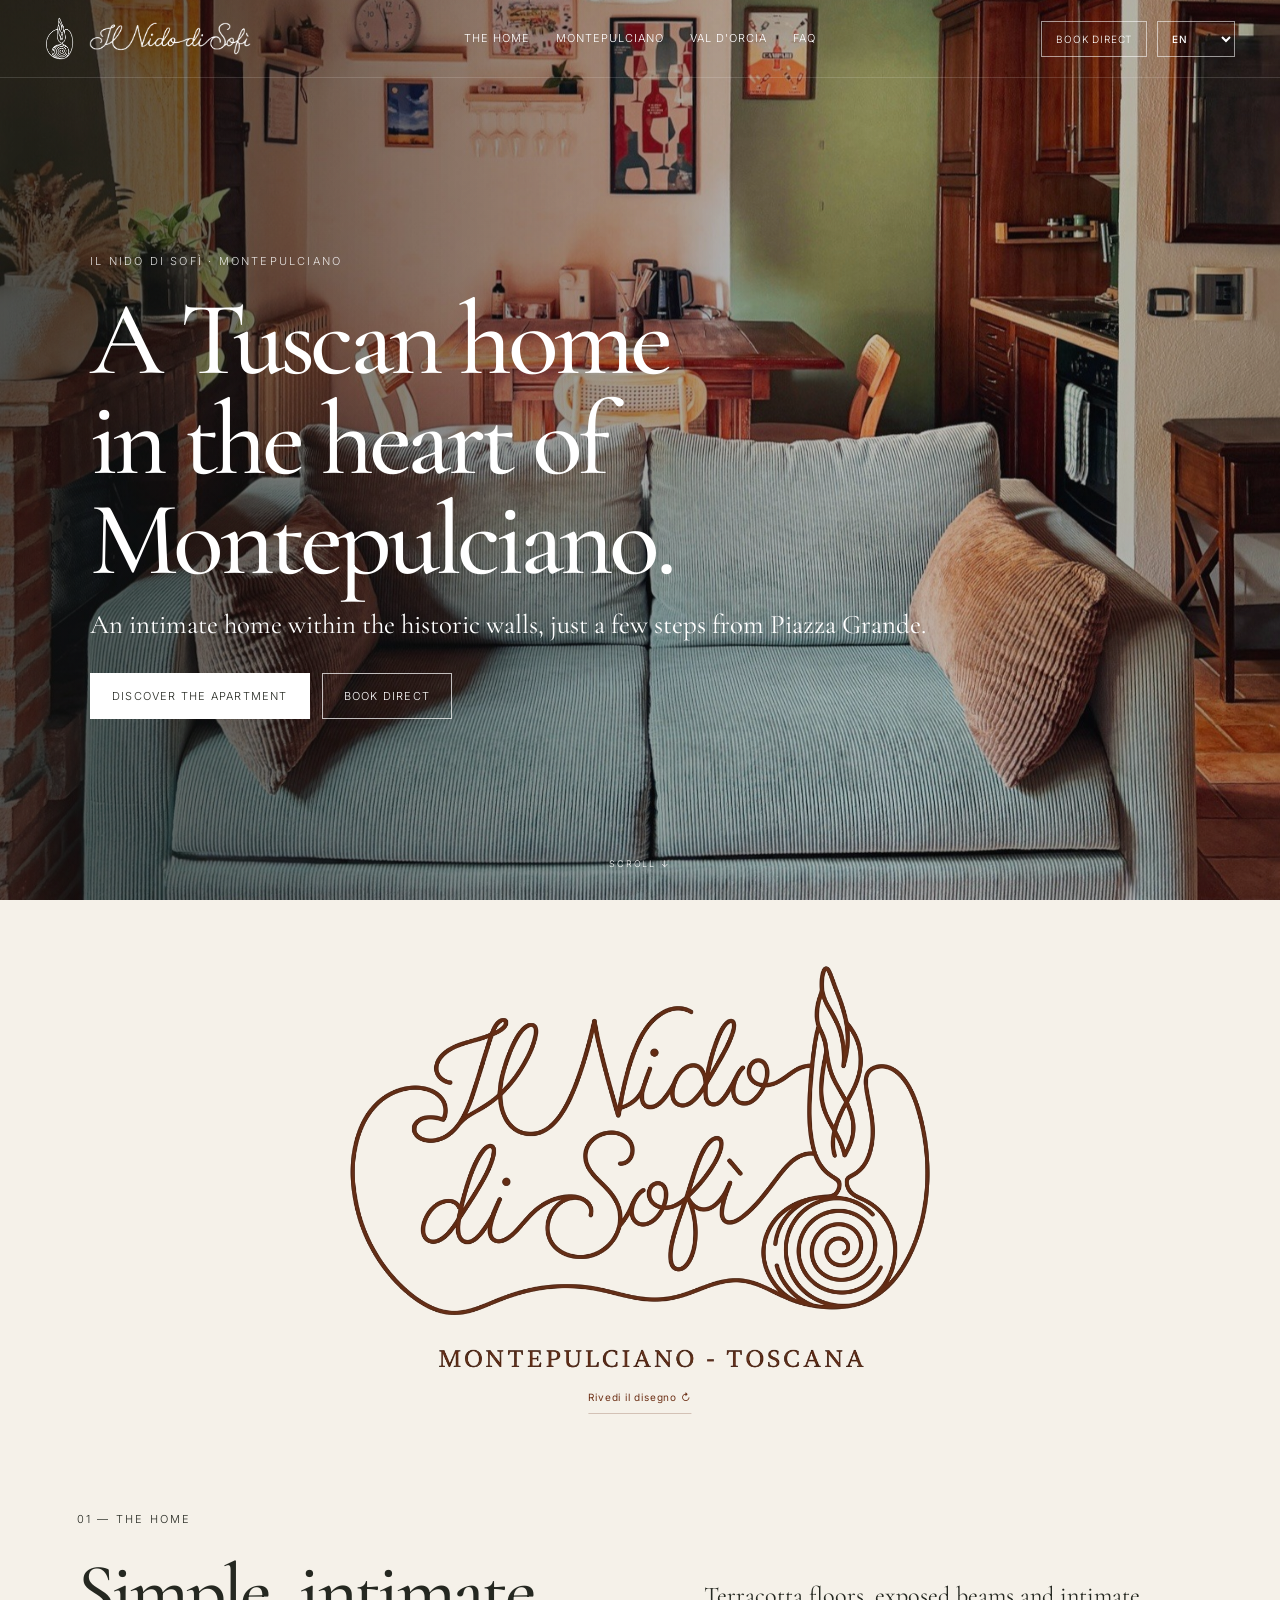
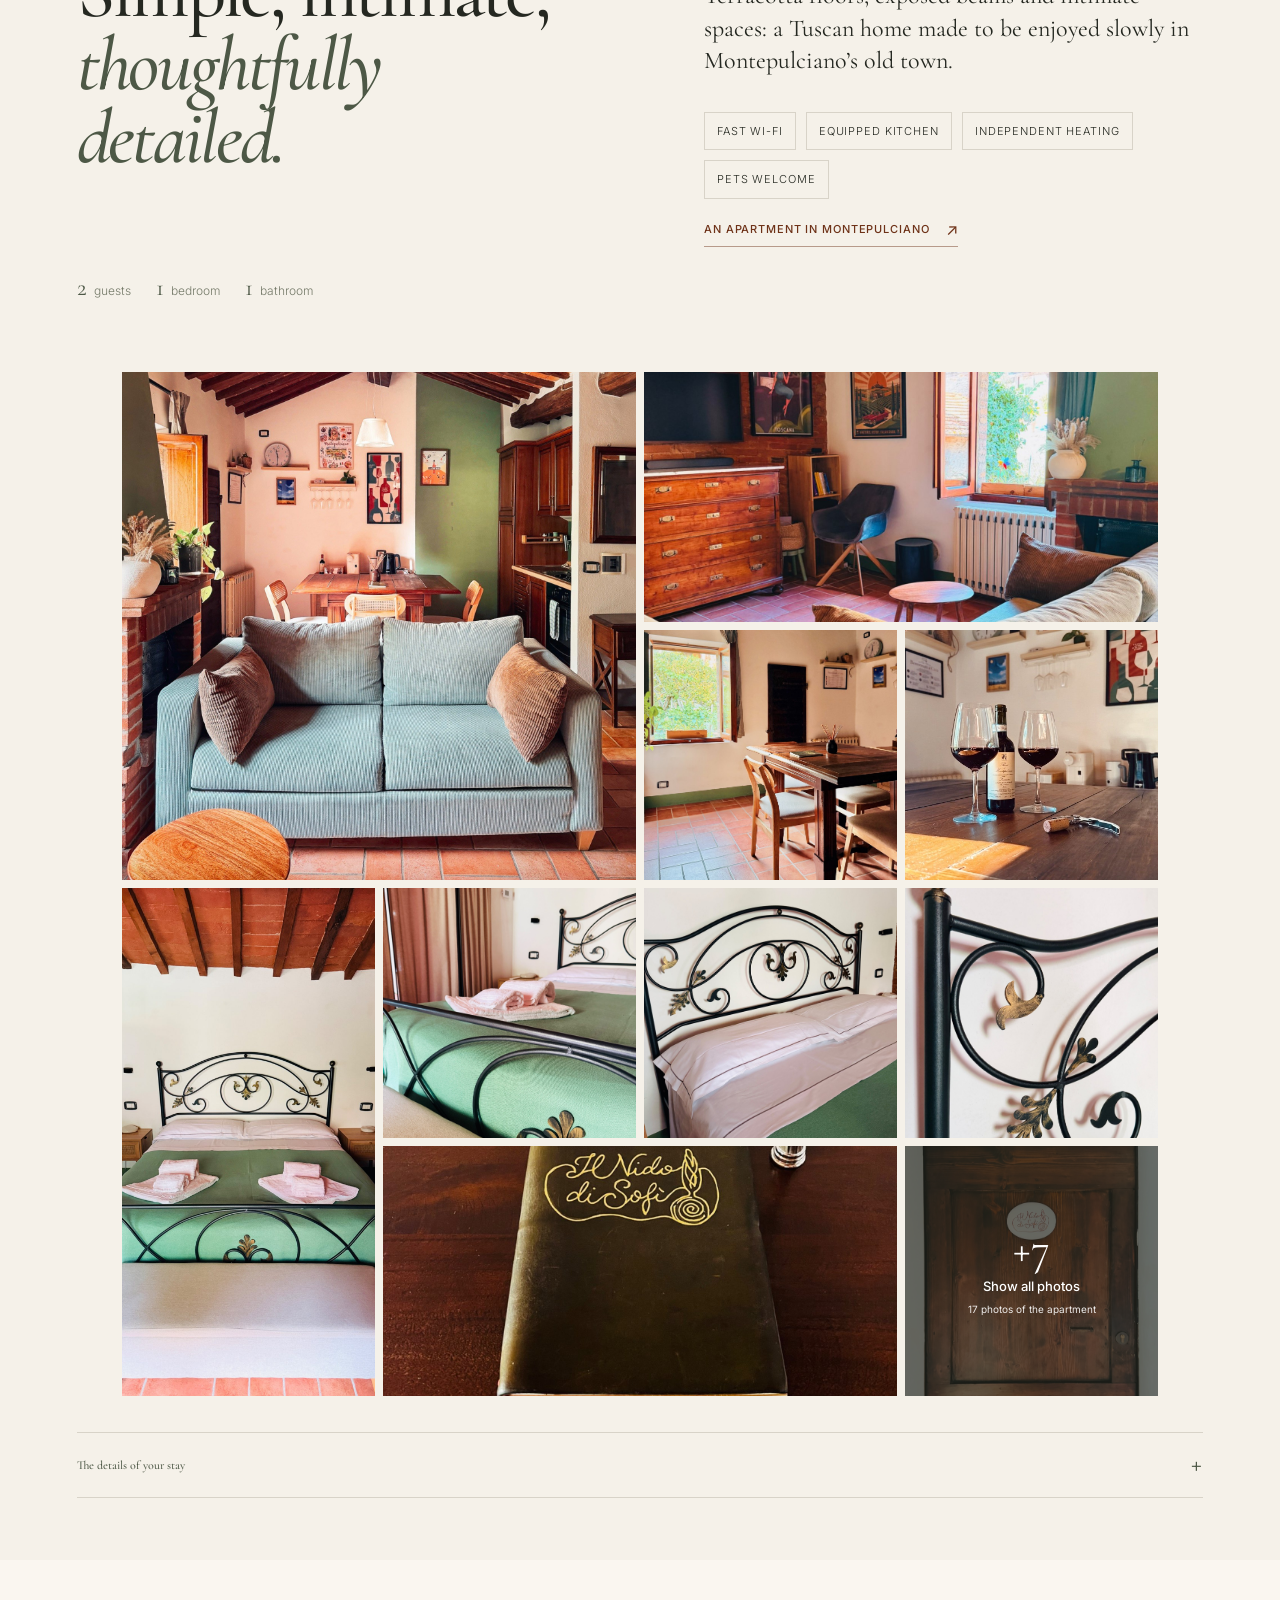
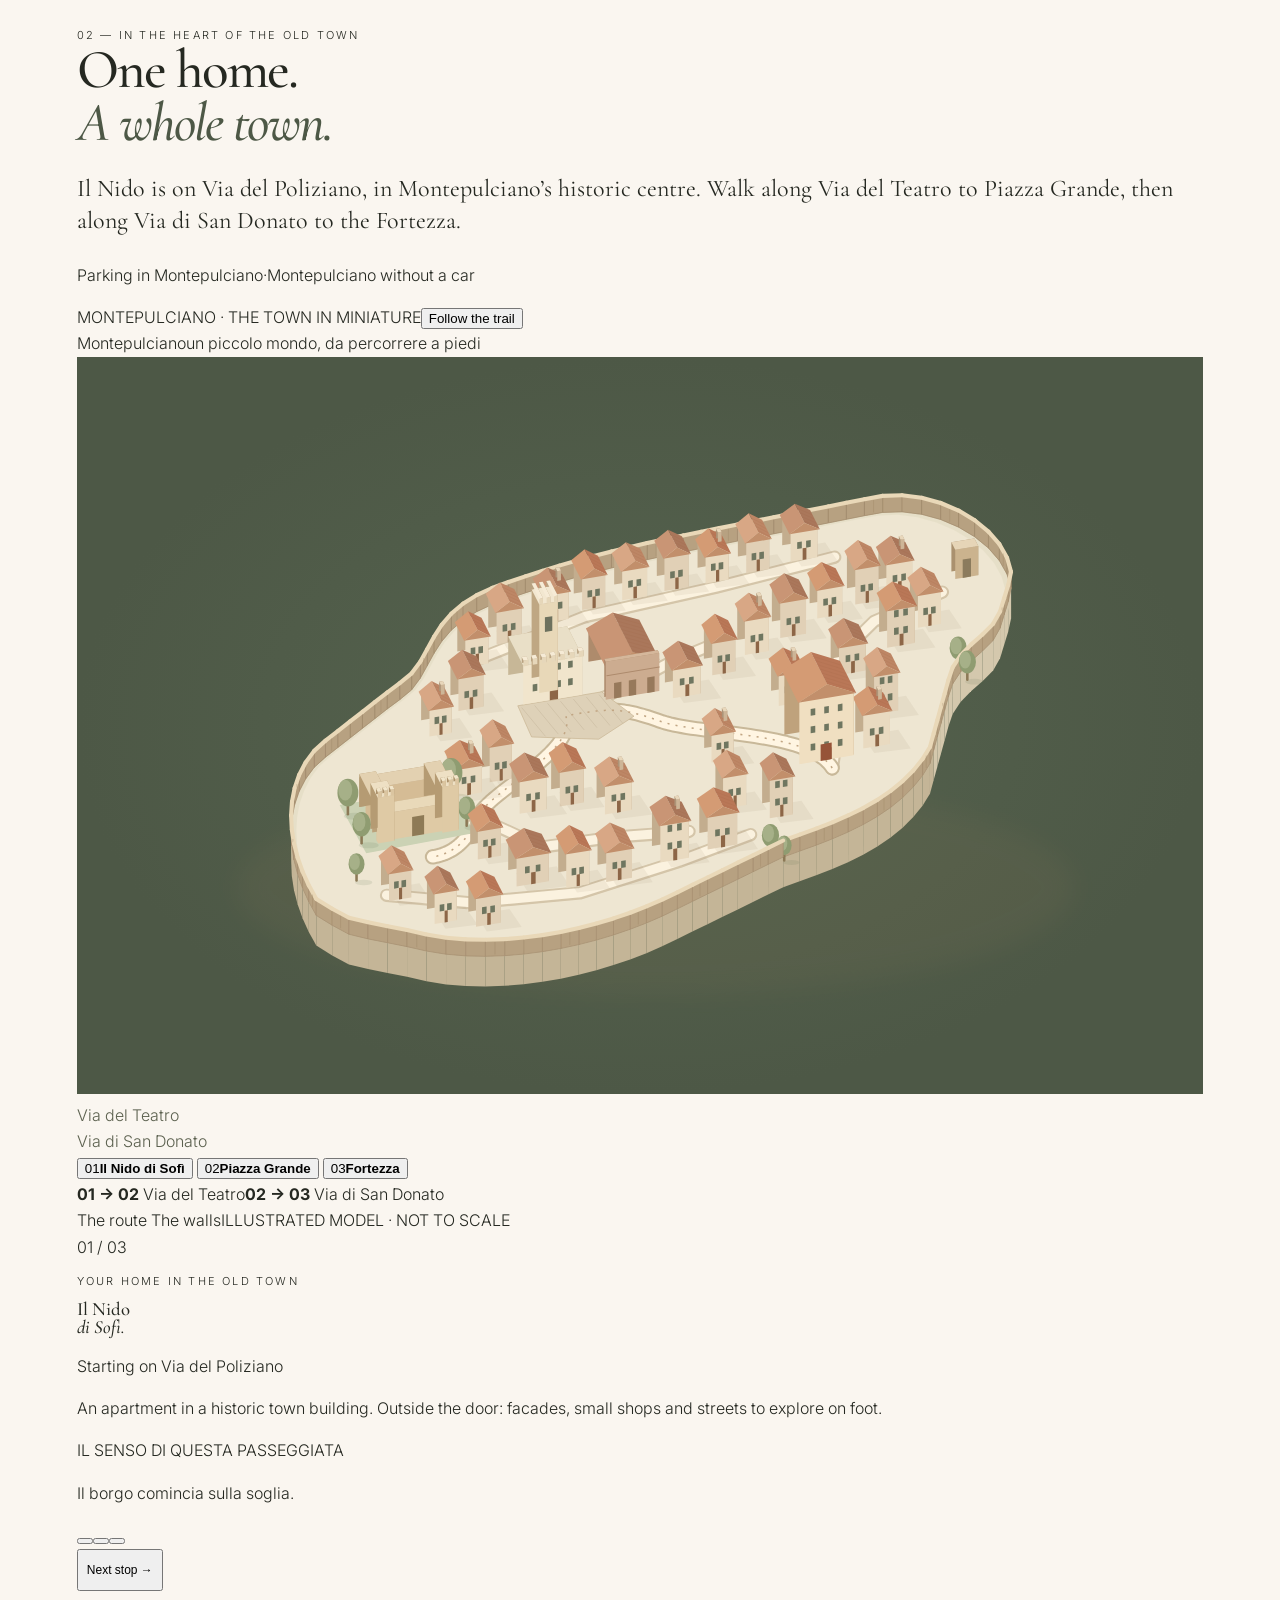
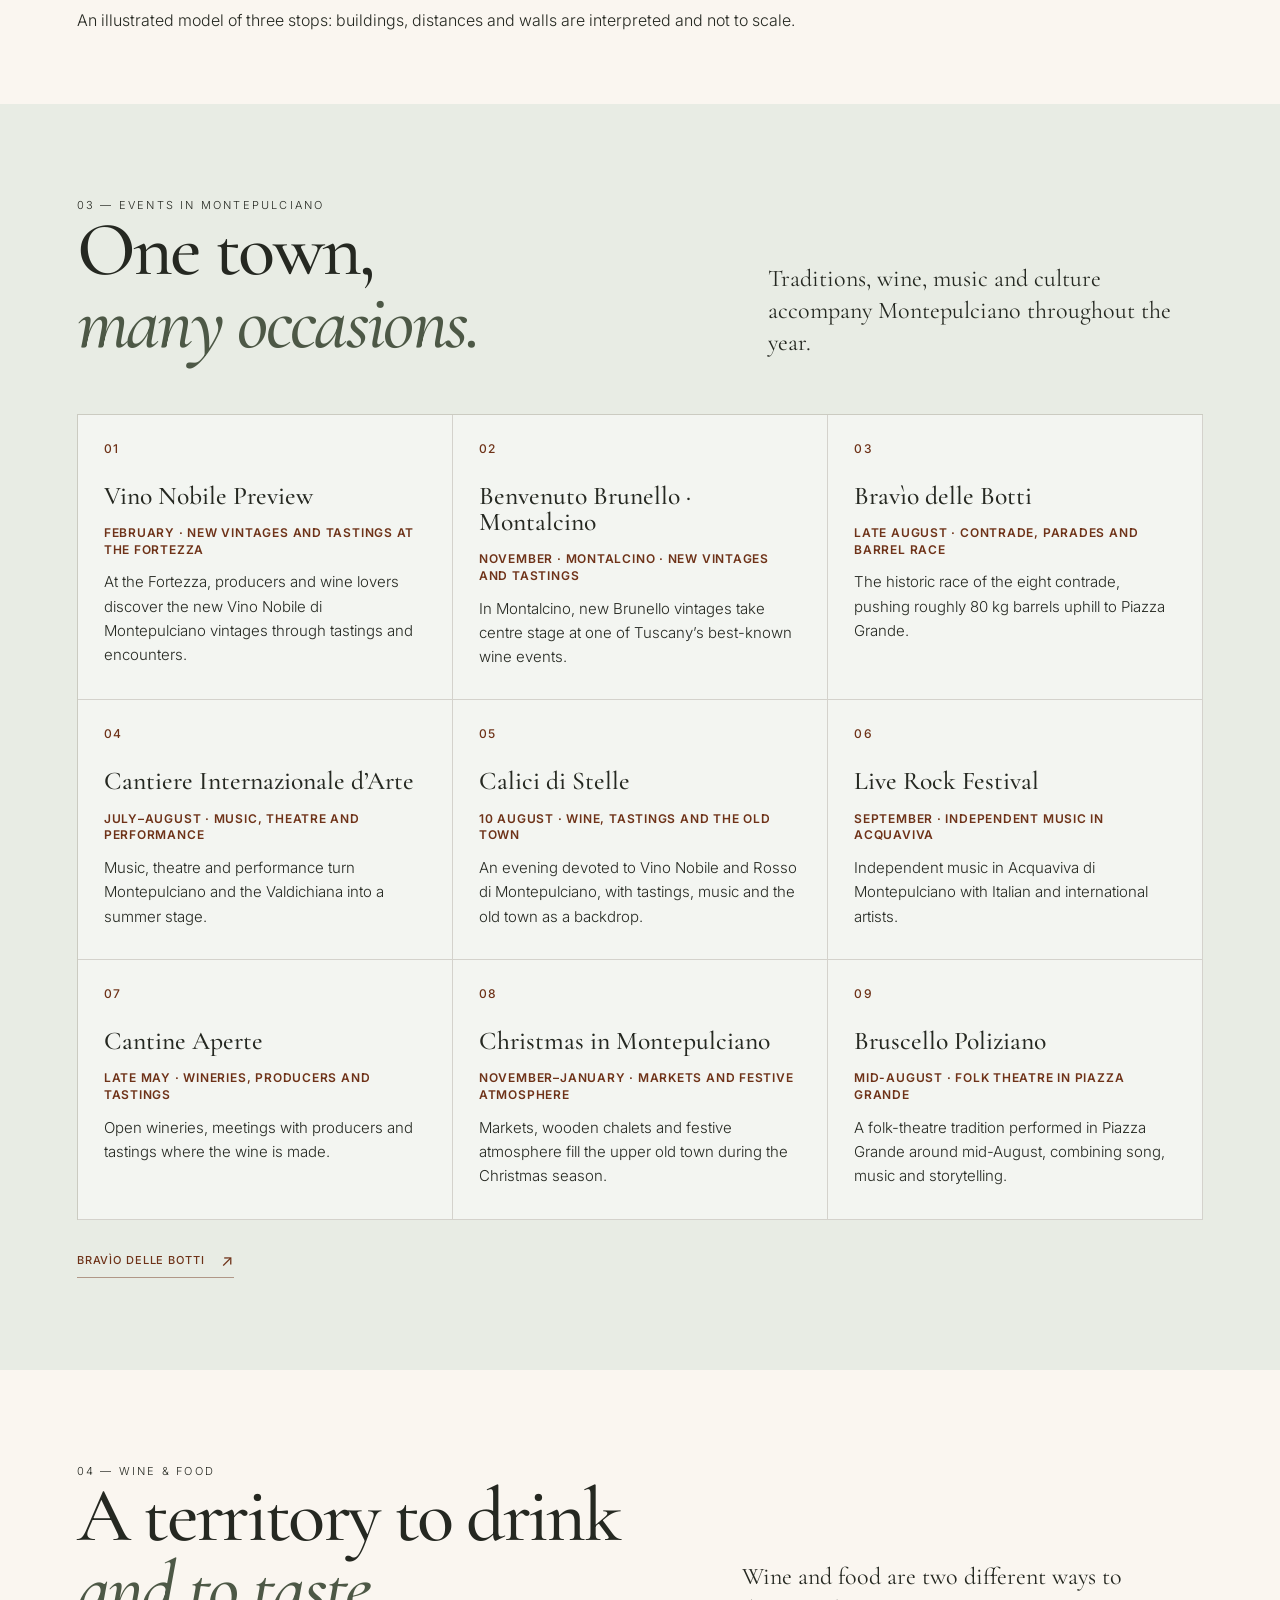
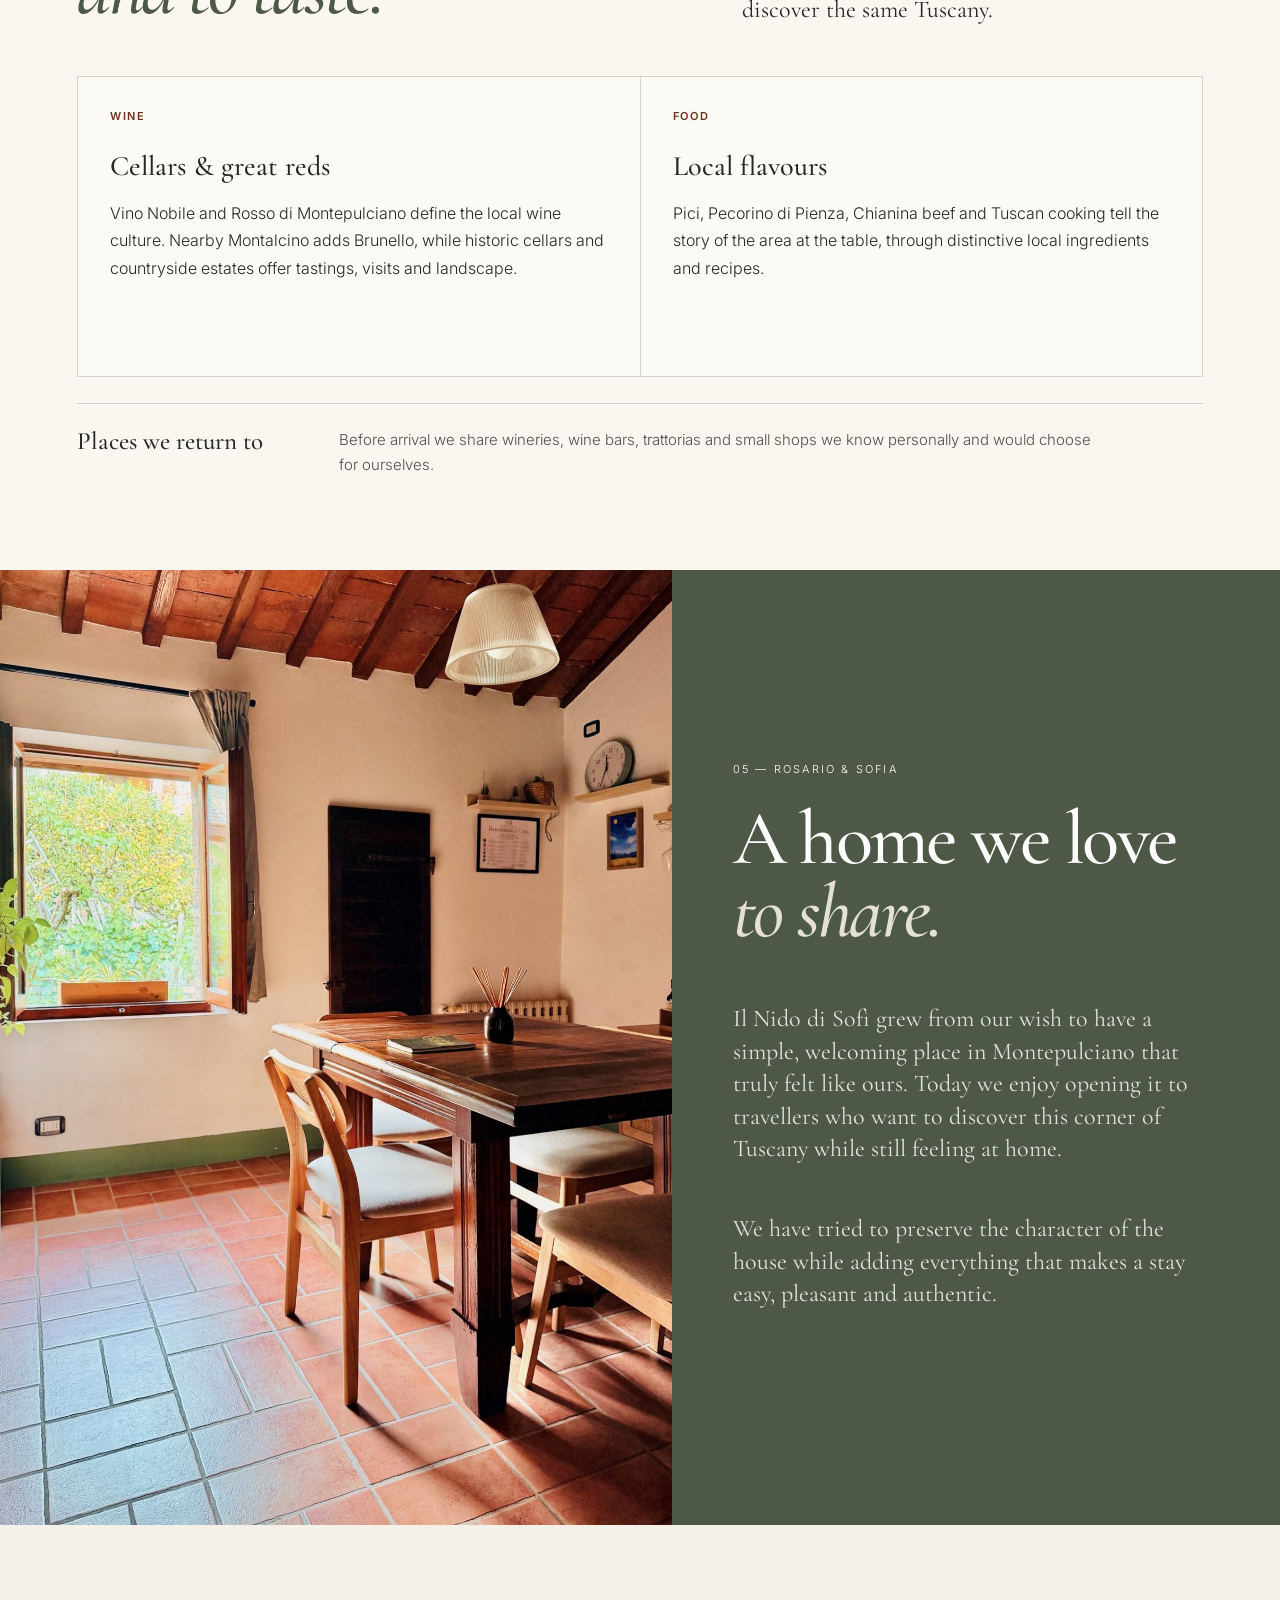
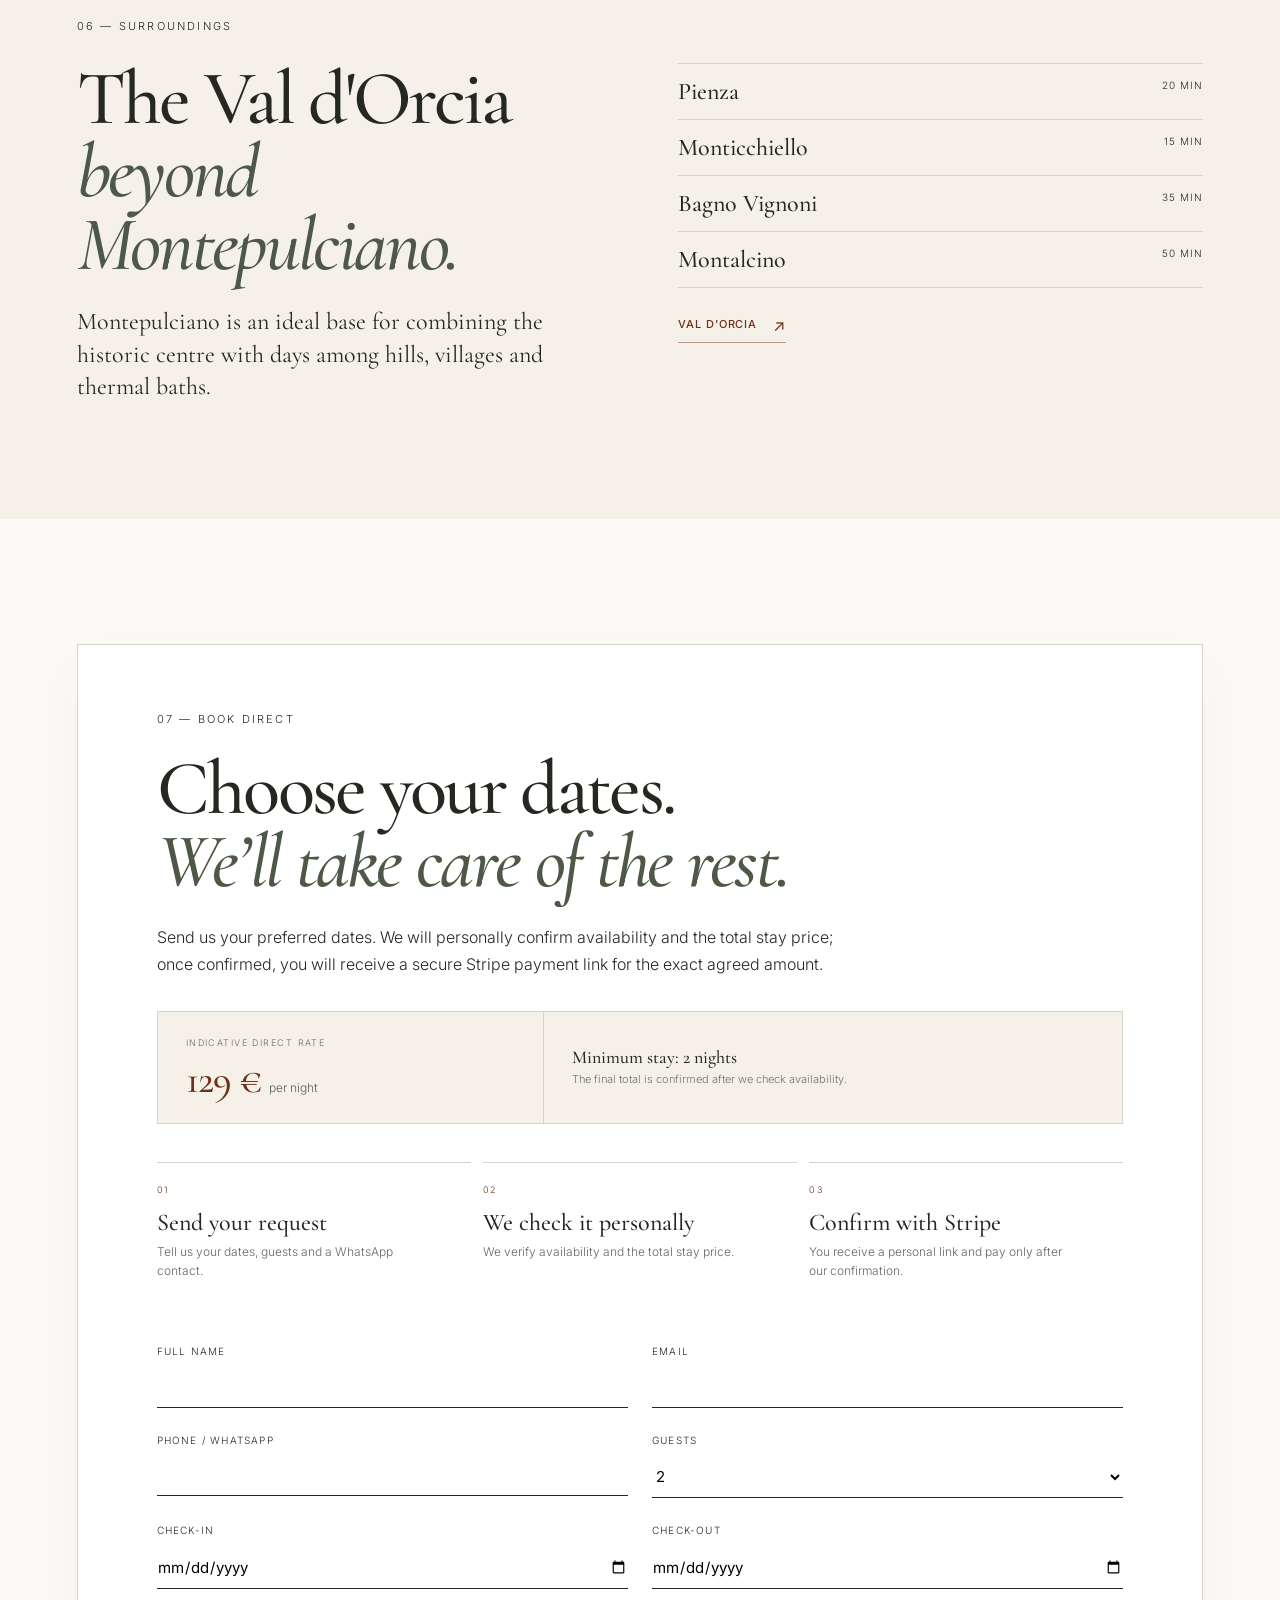
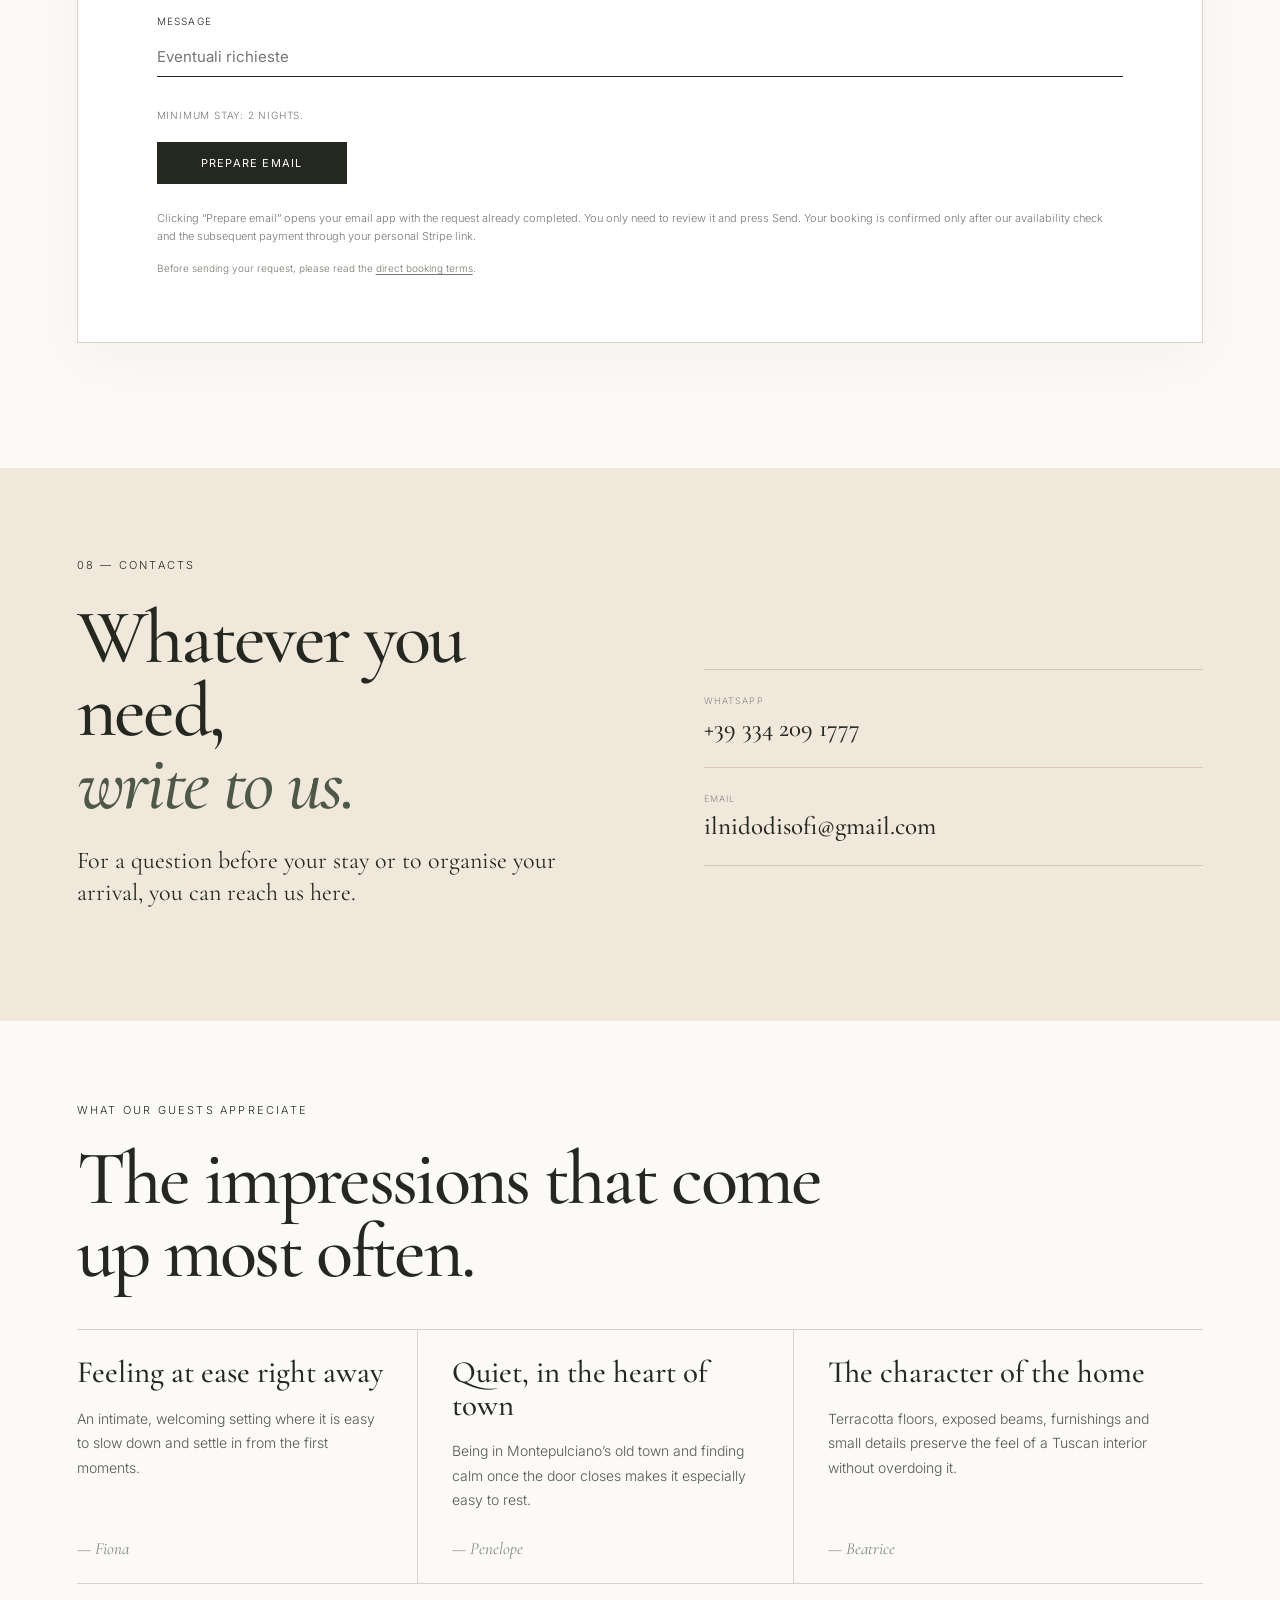
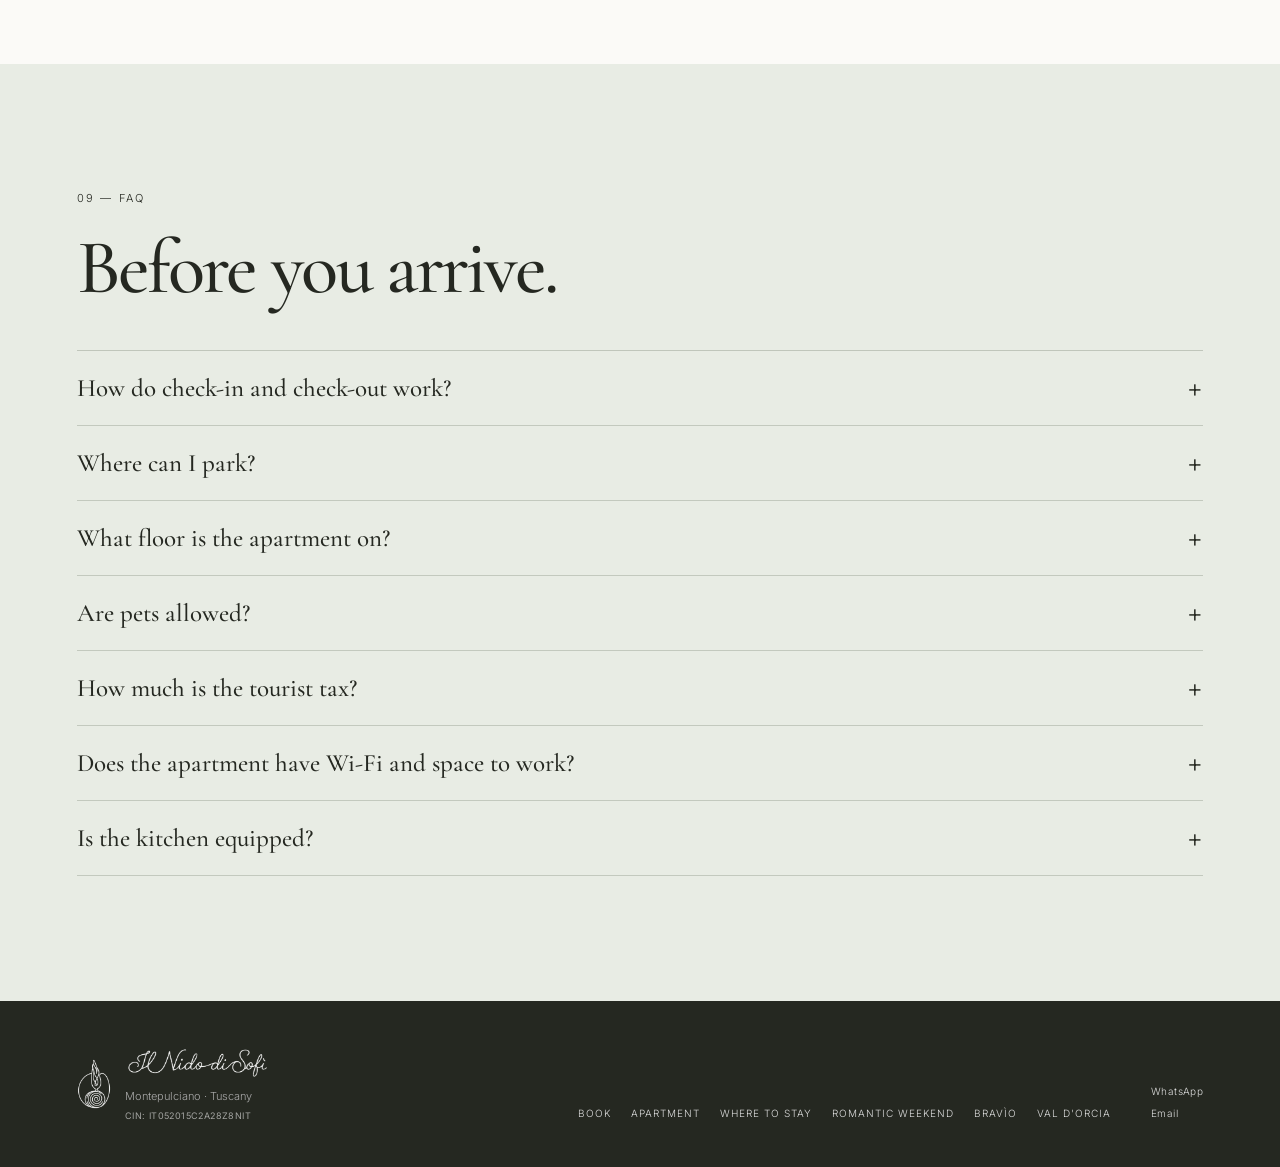
==== commit c61b0f9b: "Remove duplicate stay-details indicator and refine mobile intro and desktop walk controls" ====
--- a/index.html
+++ b/index.html
@@ -15,15 +15,15 @@
 <script src="motion.js?v=20261029-v3" defer></script>
 <link rel="stylesheet" href="experience.css?v=20261029-v3">
 <script src="logo-pen-data.js?v=20261029-v3" defer></script><script src="experience.js?v=20261029-v3" defer></script>
-<link rel="stylesheet" href="borgo/style.css?v=20261029-v4-salvia"><link rel="stylesheet" href="compact.css?v=20261029-v4-salvia"><script src="borgo/scene.js?v=20261029-v4-salvia" defer></script><script src="borgo/walk.js?v=20261029-v4-salvia" defer></script><script src="compact.js?v=20261029-v4-salvia" defer></script></head>
+<link rel="stylesheet" href="borgo/style.css?v=20261029-v42"><link rel="stylesheet" href="compact.css?v=20261029-v42"><script src="borgo/scene.js?v=20261029-v42" defer></script><script src="borgo/walk.js?v=20261029-v42" defer></script><script src="compact.js?v=20261029-v42" defer></script></head>
 <body>
 <header class="topbar"><a class="brand-lockup" href="#top" aria-label="Il Nido di Sofì"><img class="brand-mark" src="assets/logo-mark.png" alt=""><img class="brand-wordmark" src="assets/logo-wordmark.png" alt="Il Nido di Sofì"></a><nav aria-label="Navigazione principale"><a href="#casa" data-i18n="nav.home">La casa</a><a href="#montepulciano" data-i18n="nav.montepulciano">Montepulciano</a><a href="#valdorcia" data-i18n="nav.valdorcia">Val d'Orcia</a><a href="#faq" data-i18n="nav.faq">FAQ</a></nav><div class="top-actions"><a class="nav-cta" href="#prenota" data-i18n="nav.book">Prenota direttamente</a><label class="language-picker"><span class="sr-only" data-i18n="language.label">Lingua</span><select id="languageSelect" aria-label="Lingua"><option value="it">IT</option><option value="en">EN</option><option value="es">ES</option><option value="de">DE</option><option value="fr">FR</option><option value="ru">RU</option><option value="zh">中文</option></select></label></div></header>
 <main id="top">
 <section class="hero"><img class="hero-photo" src="assets/photos/hero.jpg" alt="Soggiorno e cucina de Il Nido di Sofì a Montepulciano" fetchpriority="high"><div class="hero-overlay"></div><div class="hero-content"><p class="eyebrow light" data-i18n="hero.eyebrow">IL NIDO DI SOFÌ · MONTEPULCIANO</p><h1 data-i18n-html="hero.title">Una dimora<br>nel cuore di Montepulciano.</h1><p class="hero-sub" data-i18n="hero.subtitle">Autentica, intima e a pochi passi da Piazza Grande.</p><div class="hero-actions"><a class="button button-light" href="#casa" data-i18n="hero.discover">Scopri l'appartamento</a><a class="button button-ghost" href="#prenota" data-i18n="hero.book">Prenota direttamente</a></div></div><div class="scroll-note" data-i18n="hero.scroll">SCORRI ↓</div></section>
 <section id="logo" class="brand-showcase v3-logo-section" aria-label="Il Nido di Sofì — il nostro logo"><div class="v3-logo-art"><img class="v3-logo-original" src="assets/logo-large.png" alt="Il Nido di Sofì — Montepulciano, Toscana"></div><button class="v3-logo-replay" type="button" hidden>Rivedi il disegno ↻</button></section>
-<section class="story section" id="casa"><div class="section-kicker" data-i18n="home.kicker">01 — LA CASA</div><div class="story-grid"><div><h2 data-i18n-html="home.title">Semplice, raccolta,<br><em>curata nei dettagli.</em></h2></div><div><p class="lead" data-i18n="home.lead">Pavimenti in terracotta, travi a vista e spazi raccolti.</p><div class="amenities"><span data-i18n="amenities.wifi">Wi-Fi veloce</span><span data-i18n="amenities.kitchen">Cucina attrezzata</span><span data-i18n="amenities.heating">Riscaldamento autonomo</span><span data-i18n="amenities.pets">Animali ammessi</span></div><a class="home-context-link" href="/montepulciano/" data-i18n="discover.apartment.title">Appartamento a Montepulciano</a></div></div><p class="home-facts"><span><b>2</b> <span data-i18n="facts.guests">ospiti</span></span><span><b>1</b> <span data-i18n="facts.bedroom">camera</span></span><span><b>1</b> <span data-i18n="facts.bathroom">bagno</span></span></p><div class="gallery-v2 section-tight house-gallery" style="margin-top:clamp(36px,6vw,70px)" aria-label="Galleria fotografica de Il Nido di Sofì"><button class="gallery-photo gallery-photo--feature" type="button" data-lightbox="assets/photos/hero.jpg" aria-label="Apri foto principale del soggiorno"><img src="assets/photos/hero.jpg" alt="Soggiorno e cucina de Il Nido di Sofì" loading="lazy"></button><button class="gallery-photo gallery-photo--wide" type="button" data-lightbox="assets/photos/living-02.jpg" aria-label="Apri foto del soggiorno"><img src="assets/photos/living-02.jpg" alt="Soggiorno con camino e finestra" loading="lazy"></button><button class="gallery-photo" type="button" data-lightbox="assets/photos/living-03.jpg" aria-label="Apri foto della zona pranzo"><img src="assets/photos/living-03.jpg" alt="Zona pranzo luminosa" loading="lazy"></button><button class="gallery-photo" type="button" data-lightbox="assets/photos/wine-detail.jpg" aria-label="Apri dettaglio del vino"><img src="assets/photos/wine-detail.jpg" alt="Dettaglio con vino Nobile di Montepulciano" loading="lazy"></button><button class="gallery-photo gallery-photo--tall" type="button" data-lightbox="assets/photos/bedroom-01.jpg" aria-label="Apri foto della camera"><img src="assets/photos/bedroom-01.jpg" alt="Camera matrimoniale" loading="lazy"></button><button class="gallery-photo" type="button" data-lightbox="assets/photos/bedroom-02.jpg" aria-label="Apri dettaglio della camera"><img src="assets/photos/bedroom-02.jpg" alt="Letto matrimoniale e biancheria" loading="lazy"></button><button class="gallery-photo" type="button" data-lightbox="assets/photos/bedroom-03.jpg" aria-label="Apri dettaglio del letto"><img src="assets/photos/bedroom-03.jpg" alt="Dettaglio del letto in ferro battuto" loading="lazy"></button><button class="gallery-photo" type="button" data-lightbox="assets/photos/bedroom-detail.jpg" aria-label="Apri dettaglio della testiera"><img src="assets/photos/bedroom-detail.jpg" alt="Dettaglio artigianale della testiera" loading="lazy"></button><button class="gallery-photo gallery-photo--wide" type="button" data-lightbox="assets/photos/guestbook.jpg" aria-label="Apri foto del guestbook"><img src="assets/photos/guestbook.jpg" alt="Guestbook de Il Nido di Sofì" loading="lazy"></button><button data-photo-expand aria-expanded="false" class="gallery-photo" type="button" data-lightbox="assets/photos/entrance-door.jpg" aria-label="Mostra tutte le 17 foto"><img src="assets/photos/entrance-door.jpg" alt="Porta d'ingresso in legno" loading="lazy"><span class="gallery-more"><span class="gallery-more-symbol" aria-hidden="true">+7</span><strong data-v4="morePhotos">Mostra tutte le foto</strong><span data-v4="photoCount">17 immagini della casa</span></span></button><button hidden data-gallery-extra class="gallery-photo" type="button" data-lightbox="assets/photos/coffee-corner.jpg" aria-label="Apri foto dell'angolo caffè"><img src="assets/photos/coffee-corner.jpg" alt="Angolo caffè e tè" loading="lazy"></button><button hidden data-gallery-extra class="gallery-photo gallery-photo--tall" type="button" data-lightbox="assets/photos/bathroom.jpg" aria-label="Apri foto del bagno"><img src="assets/photos/bathroom.jpg" alt="Bagno de Il Nido di Sofì" loading="lazy"></button><button hidden data-gallery-extra class="gallery-photo" type="button" data-lightbox="assets/photos/shower.jpg" aria-label="Apri foto della doccia"><img src="assets/photos/shower.jpg" alt="Doccia del bagno" loading="lazy"></button><button hidden data-gallery-extra class="gallery-photo" type="button" data-lightbox="assets/photos/bathroom-sink-detail.jpg" aria-label="Apri dettaglio del lavabo"><img src="assets/photos/bathroom-sink-detail.jpg" alt="Dettaglio del lavabo" loading="lazy"></button><button hidden data-gallery-extra class="gallery-photo" type="button" data-lightbox="assets/photos/wardrobe.jpg" aria-label="Apri foto dell'armadio"><img src="assets/photos/wardrobe.jpg" alt="Armadio della camera" loading="lazy"></button><button hidden data-gallery-extra class="gallery-photo" type="button" data-lightbox="assets/photos/amenities-hairdryer-iron.jpg" aria-label="Apri foto dei servizi"><img src="assets/photos/amenities-hairdryer-iron.jpg" alt="Asciugacapelli e ferro da stiro a disposizione" loading="lazy"></button><button hidden data-gallery-extra class="gallery-photo" type="button" data-lightbox="assets/photos/first-aid.jpg" aria-label="Apri foto del kit di primo soccorso"><img src="assets/photos/first-aid.jpg" alt="Kit di primo soccorso" loading="lazy"></button></div><div class="gallery-collapse-wrap" hidden><button type="button" class="gallery-collapse" data-v4="fewerPhotos">Mostra solo le prime 10 foto ↑</button></div><details class="home-details"><summary><span data-v4="homeDetails">I dettagli del soggiorno</span><span aria-hidden="true">+</span></summary><div class="stay-value" id="pensato-per-due"><div class="stay-details-kicker" data-value="kicker">UN SOGGIORNO PENSATO PER DUE</div><div class="stay-value-head"><h3 data-value-html="title">La cura si vede<br><em>nelle piccole cose.</em></h3><p class="lead" data-value="lead"></p></div><div class="stay-value-grid"><article><span>01</span><h3 data-value="c1t"></h3><p data-value="c1p"></p></article><article><span>02</span><h3 data-value="c2t"></h3><p data-value="c2p"></p></article><article><span>03</span><h3 data-value="c3t"></h3><p data-value="c3p"></p></article><article><span>04</span><h3 data-value="c4t"></h3><p data-value="c4p"></p></article></div><div class="stay-value-history"><div><span class="eyebrow" data-value="historyKicker"></span><h3 data-value="historyTitle"></h3></div><p data-value="historyText"></p></div><div class="stay-value-essentials"><span data-value="essentialsLabel"></span><p data-value="essentials"></p></div><a class="home-context-link" href="/weekend-romantico-montepulciano/" data-i18n="discover.romantic.title">Weekend romantico</a></div></details></section>
+<section class="story section" id="casa"><div class="section-kicker" data-i18n="home.kicker">01 — LA CASA</div><div class="story-grid"><div><h2 data-i18n-html="home.title">Semplice, raccolta,<br><em>curata nei dettagli.</em></h2></div><div><p class="lead" data-i18n="home.lead">Pavimenti in terracotta, travi a vista e spazi raccolti.</p><div class="amenities"><span data-i18n="amenities.wifi">Wi-Fi veloce</span><span data-i18n="amenities.kitchen">Cucina attrezzata</span><span data-i18n="amenities.heating">Riscaldamento autonomo</span><span data-i18n="amenities.pets">Animali ammessi</span></div><a class="home-context-link" href="/montepulciano/" data-i18n="discover.apartment.title">Appartamento a Montepulciano</a></div></div><p class="home-facts"><span><b>2</b> <span data-i18n="facts.guests">ospiti</span></span><span><b>1</b> <span data-i18n="facts.bedroom">camera</span></span><span><b>1</b> <span data-i18n="facts.bathroom">bagno</span></span></p><div class="gallery-v2 section-tight house-gallery" style="margin-top:clamp(36px,6vw,70px)" aria-label="Galleria fotografica de Il Nido di Sofì"><button class="gallery-photo gallery-photo--feature" type="button" data-lightbox="assets/photos/hero.jpg" aria-label="Apri foto principale del soggiorno"><img src="assets/photos/hero.jpg" alt="Soggiorno e cucina de Il Nido di Sofì" loading="lazy"></button><button class="gallery-photo gallery-photo--wide" type="button" data-lightbox="assets/photos/living-02.jpg" aria-label="Apri foto del soggiorno"><img src="assets/photos/living-02.jpg" alt="Soggiorno con camino e finestra" loading="lazy"></button><button class="gallery-photo" type="button" data-lightbox="assets/photos/living-03.jpg" aria-label="Apri foto della zona pranzo"><img src="assets/photos/living-03.jpg" alt="Zona pranzo luminosa" loading="lazy"></button><button class="gallery-photo" type="button" data-lightbox="assets/photos/wine-detail.jpg" aria-label="Apri dettaglio del vino"><img src="assets/photos/wine-detail.jpg" alt="Dettaglio con vino Nobile di Montepulciano" loading="lazy"></button><button class="gallery-photo gallery-photo--tall" type="button" data-lightbox="assets/photos/bedroom-01.jpg" aria-label="Apri foto della camera"><img src="assets/photos/bedroom-01.jpg" alt="Camera matrimoniale" loading="lazy"></button><button class="gallery-photo" type="button" data-lightbox="assets/photos/bedroom-02.jpg" aria-label="Apri dettaglio della camera"><img src="assets/photos/bedroom-02.jpg" alt="Letto matrimoniale e biancheria" loading="lazy"></button><button class="gallery-photo" type="button" data-lightbox="assets/photos/bedroom-03.jpg" aria-label="Apri dettaglio del letto"><img src="assets/photos/bedroom-03.jpg" alt="Dettaglio del letto in ferro battuto" loading="lazy"></button><button class="gallery-photo" type="button" data-lightbox="assets/photos/bedroom-detail.jpg" aria-label="Apri dettaglio della testiera"><img src="assets/photos/bedroom-detail.jpg" alt="Dettaglio artigianale della testiera" loading="lazy"></button><button class="gallery-photo gallery-photo--wide" type="button" data-lightbox="assets/photos/guestbook.jpg" aria-label="Apri foto del guestbook"><img src="assets/photos/guestbook.jpg" alt="Guestbook de Il Nido di Sofì" loading="lazy"></button><button data-photo-expand aria-expanded="false" class="gallery-photo" type="button" data-lightbox="assets/photos/entrance-door.jpg" aria-label="Mostra tutte le 17 foto"><img src="assets/photos/entrance-door.jpg" alt="Porta d'ingresso in legno" loading="lazy"><span class="gallery-more"><span class="gallery-more-symbol" aria-hidden="true">+7</span><strong data-v4="morePhotos">Mostra tutte le foto</strong><span data-v4="photoCount">17 immagini della casa</span></span></button><button hidden data-gallery-extra class="gallery-photo" type="button" data-lightbox="assets/photos/coffee-corner.jpg" aria-label="Apri foto dell'angolo caffè"><img src="assets/photos/coffee-corner.jpg" alt="Angolo caffè e tè" loading="lazy"></button><button hidden data-gallery-extra class="gallery-photo gallery-photo--tall" type="button" data-lightbox="assets/photos/bathroom.jpg" aria-label="Apri foto del bagno"><img src="assets/photos/bathroom.jpg" alt="Bagno de Il Nido di Sofì" loading="lazy"></button><button hidden data-gallery-extra class="gallery-photo" type="button" data-lightbox="assets/photos/shower.jpg" aria-label="Apri foto della doccia"><img src="assets/photos/shower.jpg" alt="Doccia del bagno" loading="lazy"></button><button hidden data-gallery-extra class="gallery-photo" type="button" data-lightbox="assets/photos/bathroom-sink-detail.jpg" aria-label="Apri dettaglio del lavabo"><img src="assets/photos/bathroom-sink-detail.jpg" alt="Dettaglio del lavabo" loading="lazy"></button><button hidden data-gallery-extra class="gallery-photo" type="button" data-lightbox="assets/photos/wardrobe.jpg" aria-label="Apri foto dell'armadio"><img src="assets/photos/wardrobe.jpg" alt="Armadio della camera" loading="lazy"></button><button hidden data-gallery-extra class="gallery-photo" type="button" data-lightbox="assets/photos/amenities-hairdryer-iron.jpg" aria-label="Apri foto dei servizi"><img src="assets/photos/amenities-hairdryer-iron.jpg" alt="Asciugacapelli e ferro da stiro a disposizione" loading="lazy"></button><button hidden data-gallery-extra class="gallery-photo" type="button" data-lightbox="assets/photos/first-aid.jpg" aria-label="Apri foto del kit di primo soccorso"><img src="assets/photos/first-aid.jpg" alt="Kit di primo soccorso" loading="lazy"></button></div><div class="gallery-collapse-wrap" hidden><button type="button" class="gallery-collapse" data-v4="fewerPhotos">Mostra solo le prime 10 foto ↑</button></div><details class="home-details"><summary><span data-v4="homeDetails">I dettagli del soggiorno</span></summary><div class="stay-value" id="pensato-per-due"><div class="stay-details-kicker" data-value="kicker">UN SOGGIORNO PENSATO PER DUE</div><div class="stay-value-head"><h3 data-value-html="title">La cura si vede<br><em>nelle piccole cose.</em></h3><p class="lead" data-value="lead"></p></div><div class="stay-value-grid"><article><span>01</span><h3 data-value="c1t"></h3><p data-value="c1p"></p></article><article><span>02</span><h3 data-value="c2t"></h3><p data-value="c2p"></p></article><article><span>03</span><h3 data-value="c3t"></h3><p data-value="c3p"></p></article><article><span>04</span><h3 data-value="c4t"></h3><p data-value="c4p"></p></article></div><div class="stay-value-history"><div><span class="eyebrow" data-value="historyKicker"></span><h3 data-value="historyTitle"></h3></div><p data-value="historyText"></p></div><div class="stay-value-essentials"><span data-value="essentialsLabel"></span><p data-value="essentials"></p></div><a class="home-context-link" href="/weekend-romantico-montepulciano/" data-i18n="discover.romantic.title">Weekend romantico</a></div></details></section>
 <section class="borgo-section section" id="montepulciano"><span id="posizione" class="anchor-target" aria-hidden="true"></span><div class="section-kicker" data-v4="borgoKicker">02 — NEL CUORE DEL BORGO</div><div class="borgo-heading"><h2 data-v4-html="borgoTitle">Una casa.<br><em>Un intero borgo.</em></h2><div><p class="lead" data-v4="borgoLead">Il Nido è in Via del Poliziano, nel centro storico di Montepulciano. Da qui raggiungi Piazza Grande lungo Via del Teatro, poi la Fortezza lungo Via di San Donato.</p><p class="borgo-links"><a href="/parcheggi-montepulciano/" data-i18n="practical.parking">Parcheggi a Montepulciano</a><span aria-hidden="true">·</span><a href="/montepulciano-senza-auto/" data-i18n="practical.walking">Montepulciano senza auto</a></p></div></div><section class="experience" id="borgo-walk" aria-label="Passeggiata nel centro storico di Montepulciano">
-<div class="map-wrap"><div class="map-meta"><span>MONTEPULCIANO <i>·</i> IL BORGO IN MINIATURA</span><button id="borgo-play" type="button">Segui il filo <span aria-hidden="true">↗</span></button></div>
+<div class="map-wrap"><div class="map-meta"><span>MONTEPULCIANO <i>·</i> IL BORGO IN MINIATURA</span><button id="borgo-play" type="button">Segui il filo <svg class="icon-arrow" viewBox="0 0 16 16" aria-hidden="true" focusable="false"><path d="M3 13L13 3M4 3H13V12"/></svg></button></div>
 <div class="map-scene"><div class="scene-caption" aria-hidden="true">Montepulciano<span>un piccolo mondo, da percorrere a piedi</span></div>
 <svg viewBox="0 0 1100 720" role="img" aria-label="Plastico isometrico illustrato del borgo racchiuso dalle mura. Prima il Nido in Via del Poliziano, poi Piazza Grande, infine la Fortezza.">
 <defs>
@@ -91,8 +91,8 @@
 <button class="map-node active" data-stop="0" style="--x:68%;--y:58.0645%" aria-label="Il Nido di Sofì, partenza da Via del Poliziano" aria-pressed="true"><span>01</span><b>Il Nido di Sofì</b></button>
 <button class="map-node" data-stop="1" style="--x:44%;--y:37.0968%" aria-label="Piazza Grande, seconda tappa" aria-pressed="false"><span>02</span><b>Piazza Grande</b></button>
 <button class="map-node" data-stop="2" style="--x:23.5%;--y:62.9032%" aria-label="Fortezza, terza tappa" aria-pressed="false"><span>03</span><b>Fortezza</b></button>
-</div><div class="street-key" aria-label="Le strade del percorso"><span><b>01 → 02</b> Via del Teatro</span><span><b>02 → 03</b> Via di San Donato</span></div><div class="map-bottom"><span><i class="legend-line"></i>Il percorso <i class="legend-wall"></i>Le mura</span><span>PLASTICO ILLUSTRATO · NON IN SCALA</span></div></div>
-<aside class="story-panel" aria-live="polite" aria-atomic="true"><div class="panel-top"><span id="borgo-chapter">01 / 03</span><span class="tiny-mark">✳</span></div>
+</div><div class="mobile-stops" role="group" aria-label="Scegli una tappa"><button type="button" data-stop="0" aria-pressed="true"><b>01</b><span>Il Nido di Sofì</span></button><button type="button" data-stop="1" aria-pressed="false"><b>02</b><span>Piazza Grande</span></button><button type="button" data-stop="2" aria-pressed="false"><b>03</b><span>Fortezza</span></button></div><div class="street-key" aria-label="Le strade del percorso"><span><b>01 → 02</b> Via del Teatro</span><span><b>02 → 03</b> Via di San Donato</span></div><div class="map-bottom"><span><i class="legend-line"></i>Il percorso <i class="legend-wall"></i>Le mura</span><span>PLASTICO ILLUSTRATO · NON IN SCALA</span></div></div>
+<aside class="story-panel" aria-live="polite" aria-atomic="true"><div class="panel-top"><span id="borgo-chapter">01 / 03</span></div>
 <div class="story-content"><p class="eyebrow" id="borgo-kind">LA CASA, DENTRO IL BORGO</p><h3 id="borgo-stop-title">Il Nido<br> <em>di Sofì.</em></h3><p class="time" id="borgo-time">Partenza da Via del Poliziano</p><p class="description" id="borgo-description">Un appartamento in un palazzo del centro storico. Fuori dalla porta, il borgo: facciate, botteghe e piccole strade da percorrere a piedi.</p><div class="detail"><span id="borgo-detail-label">IL SENSO DI QUESTA PASSEGGIATA</span><p id="borgo-detail-copy">Il borgo comincia sulla soglia.</p></div></div>
 <div class="panel-bottom"><div class="steps" aria-label="Scegli una tappa"><button data-stop="0" aria-label="Tappa 1: Il Nido" aria-pressed="true" class="active"></button><button data-stop="1" aria-label="Tappa 2: Piazza Grande" aria-pressed="false"></button><button data-stop="2" aria-label="Tappa 3: Fortezza" aria-pressed="false"></button></div><button id="borgo-next" type="button">Tappa successiva <span aria-hidden="true">→</span></button></div></aside>
 </section><p class="borgo-caption" data-v4="modelNote">Un plastico illustrativo per scoprire le tre tappe: volumi, distanze e mura sono interpretati e non in scala.</p></section>
@@ -105,7 +105,7 @@
 
 <section class="booking section" id="prenota"><div class="booking-card"><div class="section-kicker" data-i18n="booking.kicker">08 — PRENOTA DIRETTAMENTE</div><h2 data-i18n-html="booking.title"></h2><p class="booking-intro" data-i18n="booking.intro"></p><div class="booking-flow"><div class="booking-step"><span>01</span><strong></strong><p></p></div><div class="booking-step"><span>02</span><strong></strong><p></p></div><div class="booking-step"><span>03</span><strong></strong><p></p></div></div><form id="bookingForm"><div class="form-grid"><label><span data-i18n="form.name">Nome e cognome</span><input name="Nome e cognome" required></label><label><span data-i18n="form.email">Email</span><input name="email" type="email" required></label><label>Telefono / WhatsApp<input name="Telefono / WhatsApp" required></label><label><span data-i18n="form.guests">Ospiti</span><select name="Ospiti"><option value="1">1</option><option value="2" selected>2</option></select></label><label><span data-i18n="form.checkin">Check-in</span><input id="checkin" name="Check-in" type="date" required></label><label><span data-i18n="form.checkout">Check-out</span><input id="checkout" name="Check-out" type="date" required></label><label class="form-message"><span data-i18n="form.message">Messaggio</span><input name="Messaggio" placeholder="Eventuali richieste"></label><input id="nights" name="Notti" type="hidden"></div><div class="booking-summary" id="bookingSummary" hidden></div><p class="minimum-stay-note" data-value="minimumStay"></p><button class="button button-dark" type="submit" data-i18n="form.submit">Prepara email</button><div class="booking-status" id="bookingStatus" hidden></div><p class="small-note" data-i18n="booking.note"></p></form></div></section>
 <section class="contacts section"><div class="section-kicker">09 — CONTATTI</div><div class="contacts-grid"><div><h2>Restiamo<br><em>in contatto.</em></h2><p class="lead">Per domande sul soggiorno puoi scriverci direttamente.</p></div><div class="contact-list"><div class="contact-row"><div><span class="contact-label">WhatsApp</span><a href="https://wa.me/393342091777">+39 334 209 1777</a></div></div><div class="contact-row"><div><span class="contact-label">Email</span><a href="mailto:ilnidodisofi@gmail.com">ilnidodisofi@gmail.com</a></div></div></div></div></section>
-<section class="guest-voices section"><div class="section-kicker">COSA APPREZZANO I NOSTRI OSPITI</div><div class="guest-voices-head"><h2></h2></div><div class="guest-voices-grid"><article class="guest-voice-card"><h3></h3><p></p><p class="guest-voice-name">— Fiona</p></article><article class="guest-voice-card"><h3></h3><p></p><p class="guest-voice-name">— Penelope</p></article><article class="guest-voice-card"><h3></h3><p></p><p class="guest-voice-name">— Beatrice</p></article></div></section>
+<section class="guest-voices section"><div class="section-kicker">COSA APPREZZANO I NOSTRI OSPITI</div><div class="guest-voices-head"><h2 id="guest-voices-title"></h2></div><div class="guest-voices-grid" tabindex="0" role="region" aria-labelledby="guest-voices-title"><article class="guest-voice-card"><h3></h3><p></p><p class="guest-voice-name">— Fiona</p></article><article class="guest-voice-card"><h3></h3><p></p><p class="guest-voice-name">— Penelope</p></article><article class="guest-voice-card"><h3></h3><p></p><p class="guest-voice-name">— Beatrice</p></article></div></section>
 <section class="faq section" id="faq"><div class="section-kicker" data-i18n="faq.kicker">10 — FAQ</div><h2 data-i18n="faq.title">Prima di arrivare.</h2><div class="faq-list"><details><summary data-i18n="faq.checkin.q"></summary><p data-i18n="faq.checkin.a"></p></details><details><summary data-i18n="faq.parking.q"></summary><p data-i18n="faq.parking.a"></p></details><details><summary data-i18n="faq.mobility.q"></summary><p data-i18n="faq.mobility.a"></p></details><details><summary data-i18n="faq.pets.q"></summary><p data-i18n="faq.pets.a"></p></details><details><summary data-i18n="faq.wifi.q"></summary><p data-i18n="faq.wifi.a"></p></details><details><summary data-i18n="faq.kitchen.q"></summary><p data-i18n="faq.kitchen.a"></p></details></div></section>
 </main><footer><div class="footer-brand"><img class="footer-mark" src="assets/logo-mark.png" alt=""><div><img class="footer-wordmark" src="assets/logo-wordmark.png" alt="Il Nido di Sofì"><span>Montepulciano · Toscana</span><small class="footer-cin">CIN: IT052015C2A28Z8NIT</small></div></div><div class="footer-links"><a href="#prenota" data-i18n="discover.footer.book">Prenota</a><a href="/montepulciano/" data-i18n="discover.footer.apartment">Appartamento</a><a href="/dove-dormire-montepulciano/" data-i18n="discover.footer.sleep">Dove dormire</a><a href="/weekend-romantico-montepulciano/" data-i18n="discover.footer.romantic">Weekend romantico</a><a href="/bravio-delle-botti/" data-i18n="discover.footer.bravio">Bravìo</a><a href="/val-dorcia/" data-i18n="discover.footer.val">Val d’Orcia</a></div><div class="footer-contact"><a href="https://wa.me/393342091777">WhatsApp</a><a href="mailto:ilnidodisofi@gmail.com">Email</a></div></footer>
-<aside class="booking-dock" aria-label="Prenotazione diretta"><a href="#prenota"><span data-v4="dockBook">Prenota direttamente</span><span aria-hidden="true">↗</span></a></aside></body></html>+</body></html>
--- a/compact.css
+++ b/compact.css
@@ -6,8 +6,8 @@
 .home-details{margin-top:28px;border-top:1px solid var(--line);border-bottom:1px solid var(--line)}
 .home-details>summary{list-style:none;cursor:pointer;display:flex;justify-content:space-between;align-items:center;padding:20px 0;font-size:12px;color:#4d5846}
 .home-details>summary::-webkit-details-marker{display:none}
-.home-details>summary>span:last-child{font-size:20px;transition:transform .2s}
-.home-details[open]>summary>span:last-child{transform:rotate(45deg)}
+.home-details>summary::after{font-size:20px;flex:0 0 auto;margin-left:20px}
+
 .home-details>.stay-value{padding:15px 0 28px;background:none}
 .home-details .stay-details-kicker{display:none}
 .home-details .stay-value-head h3{font:400 36px/1.05 'Cormorant Garamond',Georgia,serif;margin:0}
@@ -21,48 +21,55 @@
 .gallery-more>span:last-child{font:400 10px/1.5 Inter,Arial,sans-serif;opacity:.9}
 .gallery-collapse-wrap{text-align:right;margin-top:16px}
 .gallery-collapse{appearance:none;background:none;border:0;border-bottom:1px solid #6e321850;color:#6e3218;padding:8px 0;font:11px/1.6 Inter,Arial,sans-serif;cursor:pointer}
-.booking-dock{position:fixed;right:24px;bottom:24px;z-index:45;max-width:calc(100vw - 32px)}
-.booking-dock a{display:flex;align-items:center;justify-content:space-between;gap:28px;min-height:49px;background:#4d5846;color:#fff;padding:14px 22px;text-decoration:none;font:500 12px/1.5 Inter,Arial,sans-serif;box-shadow:0 5px 22px #2528212c;border:1px solid #ffffff30}
-.booking-dock a:hover{background:#394732}
-.booking-dock a:focus-visible,.gallery-collapse:focus-visible,.home-details>summary:focus-visible{outline:2px solid #8c492e;outline-offset:4px}
-body.lightbox-open .booking-dock{visibility:hidden}
-body{padding-bottom:75px}
+
+
+
+.gallery-collapse:focus-visible,.home-details>summary:focus-visible{outline:2px solid #8c492e;outline-offset:4px}
+
+
 .borgo-section.section{padding-top:66px;padding-bottom:54px}
 .borgo-heading h2{font-size:clamp(38px,4.3vw,62px)}
 #casa.section{padding-top:76px;padding-bottom:62px}
-@media(min-width:901px){.booking-dock{display:none}body{padding-bottom:0}body.v3-scrolled .topbar .nav-cta{background:#4d5846;color:#fff;border-color:#4d5846}}
-@media(max-width:760px){.home-facts{gap:19px;margin-top:20px;font-size:11px}.home-details{margin-top:22px}.home-details>summary{padding:16px 0;font-size:11px}.booking-dock{right:12px;left:12px;bottom:max(12px,env(safe-area-inset-bottom));max-width:none}.booking-dock a{min-height:48px;padding:12px 20px;font-size:12px}.gallery-more strong{font-size:12px}.home-details .stay-value-head h3{font-size:32px}body{padding-bottom:calc(82px + env(safe-area-inset-bottom))}#prenota{scroll-margin-top:78px}.section{scroll-margin-top:72px}}
+@media(min-width:901px){body{padding-bottom:0}body.v3-scrolled .topbar .nav-cta{background:#4d5846;color:#fff;border-color:#4d5846}}
+@media(max-width:760px){.home-facts{gap:19px;margin-top:20px;font-size:11px}.home-details{margin-top:22px}.home-details>summary{padding:16px 0;font-size:11px}.gallery-more strong{font-size:12px}.home-details .stay-value-head h3{font-size:32px}#prenota{scroll-margin-top:78px}.section{scroll-margin-top:72px}}
 
-/* Approved V4: the entire town section uses the host section's sage green. */
-.borgo-section.section{width:100%;max-width:none;margin:0;padding-left:6%;padding-right:6%;background:#4d5846;color:#f7f4ed}
-.borgo-section>.section-kicker{color:#d9dfcc}
-.borgo-section .borgo-heading h2{color:#f7f4ed}
-.borgo-section .borgo-heading h2 em{color:#dce3c9}
-.borgo-section .borgo-heading .lead{color:#ecede3}
-.borgo-section .borgo-links{color:#dce1ce}
-.borgo-section .borgo-caption{color:#d2dac5}
-#borgo-walk{border-color:#dfe4d030;color:#f6f3ea}
-#borgo-walk .map-wrap{background:#4d5846}
-#borgo-walk .map-meta{color:#e0e5d3}
-#borgo-walk #borgo-play{color:#f2e5c7;border-color:#e1d8bd70}
-#borgo-walk .scene-caption{color:#dce3ce}
-#borgo-walk .story-panel{background:#ffffff07;border-color:#dfe4d030}
-#borgo-walk .panel-top{color:#d6ddc9}
-#borgo-walk .tiny-mark{color:#e2d4b6}
-#borgo-walk .story-content>.eyebrow{color:#e3dec4}
-#borgo-walk h3 em{color:#dce3c9}
-#borgo-walk .time{color:#e8dfc5}
-#borgo-walk .description{color:#e0e3d7}
-#borgo-walk .street-key{background:#ffffff05;border-color:#dfe4d030}
-#borgo-walk .street-key>span,#borgo-walk .street-key b{color:#dce1cf}
-#borgo-walk .map-bottom>span{color:#d6ddc9}
-#borgo-walk .legend-line{border-color:#d5ab85}
-#borgo-walk .legend-wall{border-color:#c7b797}
-#borgo-walk .steps button::after{background:#dce3ce55}
-#borgo-walk .steps button.active::after{background:#f0e4c6}
-#borgo-walk button:focus-visible{outline-color:#f2e5c7}
-@media(max-width:760px){.borgo-section.section{padding-left:7%;padding-right:7%}}
 
-#borgo-walk .map-node{color:#3c4537}
-#borgo-walk .map-node.active{color:#fff}
-#borgo-walk .street-donato{left:19%;top:36%;color:#e5e8da;text-shadow:0 1px 2px #26352060}
+/* V4.1: warm town / light sage events, with booking only in the fixed header. */
+.borgo-section.section{width:100%;max-width:none;margin:0;padding-left:6%;padding-right:6%;background:#faf6f0;color:#252821}
+.events-section.section{background:#e8ece4}
+#borgo-walk .map-wrap,#borgo-walk .story-panel{background:#faf6f0}
+#borgo-walk .street-key{background:transparent}
+#borgo-walk .street-donato{left:45%;top:60.5%;font-size:16px;color:#5b604e}
+#borgo-walk .street-teatro{color:#5b604e}
+#borgo-walk .tiny-mark{display:none}
+body.v3-scrolled .topbar .nav-cta{background:#4d5846;color:#fff;border-color:#4d5846}
+body.v3-scrolled .topbar .nav-cta:hover,body.v3-scrolled .topbar .nav-cta:focus-visible{background:#394732;color:#fff}
+.host-copy p{font:400 24px/1.35 var(--serif)}
+#borgo-walk .mobile-stops{display:none}
+#borgo-walk .icon-arrow{display:inline-block;width:14px;height:14px;vertical-align:middle;margin-left:10px;fill:none;stroke:currentColor;stroke-width:1.4}
+@media(max-width:760px){
+ .borgo-section.section{padding-left:7%;padding-right:7%}
+ .host-copy p{font-size:19px;line-height:1.35}
+ .guest-voices .guest-voices-grid{display:flex!important;gap:12px!important;overflow-x:auto!important;overflow-y:hidden!important;scroll-snap-type:x mandatory!important;scroll-padding-left:0;-webkit-overflow-scrolling:touch;margin-right:-6vw!important;padding-right:6vw!important;padding-bottom:8px!important;border:0!important}
+ .guest-voices .guest-voices-grid>.guest-voice-card{flex:0 0 82vw!important;max-width:82vw!important;width:82vw!important;min-height:220px!important;padding:22px 20px!important;margin:0!important;border:1px solid var(--line)!important;background:#ffffff70;scroll-snap-align:start}
+ .guest-voices .guest-voice-card h3{font-size:27px!important}
+ .guest-voices .guest-voice-card p{font-size:13px;line-height:1.65}
+}
+@media(max-width:700px){
+ #borgo-walk .map-scene{overflow:hidden}
+ #borgo-walk .map-node b{display:none}
+ #borgo-walk .mobile-stops{display:grid;grid-template-columns:repeat(3,minmax(0,1fr));gap:6px;padding:0 10px 12px}
+ #borgo-walk .mobile-stops button{display:flex;align-items:center;justify-content:center;gap:5px;min-height:44px;padding:6px 4px;border:1px solid #c8b99d;background:#fffaf1;color:#404936;font-size:10px;line-height:1.3}
+ #borgo-walk .mobile-stops button b{font-size:9px;font-weight:500}
+ #borgo-walk .mobile-stops button.active{background:#8c492e;border-color:#8c492e;color:#fff}
+ #borgo-walk .panel-bottom .steps{display:none}
+ #borgo-walk .panel-bottom{justify-content:flex-end}
+}
+
+@media(max-width:760px){.guest-voices .guest-voices-grid{scrollbar-width:none}.guest-voices .guest-voices-grid::-webkit-scrollbar{display:none}}
+
+@media(min-width:701px) and (max-width:1000px){#borgo-walk .street-donato{font-size:14px}}
+
+/* V4.2: one accordion indicator and targeted size refinements. */
+@media(max-width:760px){.borgo-section .borgo-heading .lead{font-size:17px!important;line-height:1.45}}
+@media(min-width:761px){#borgo-walk #borgo-next{font-size:12px;font-weight:500;line-height:1.4;min-height:40px;padding:11px 8px}}
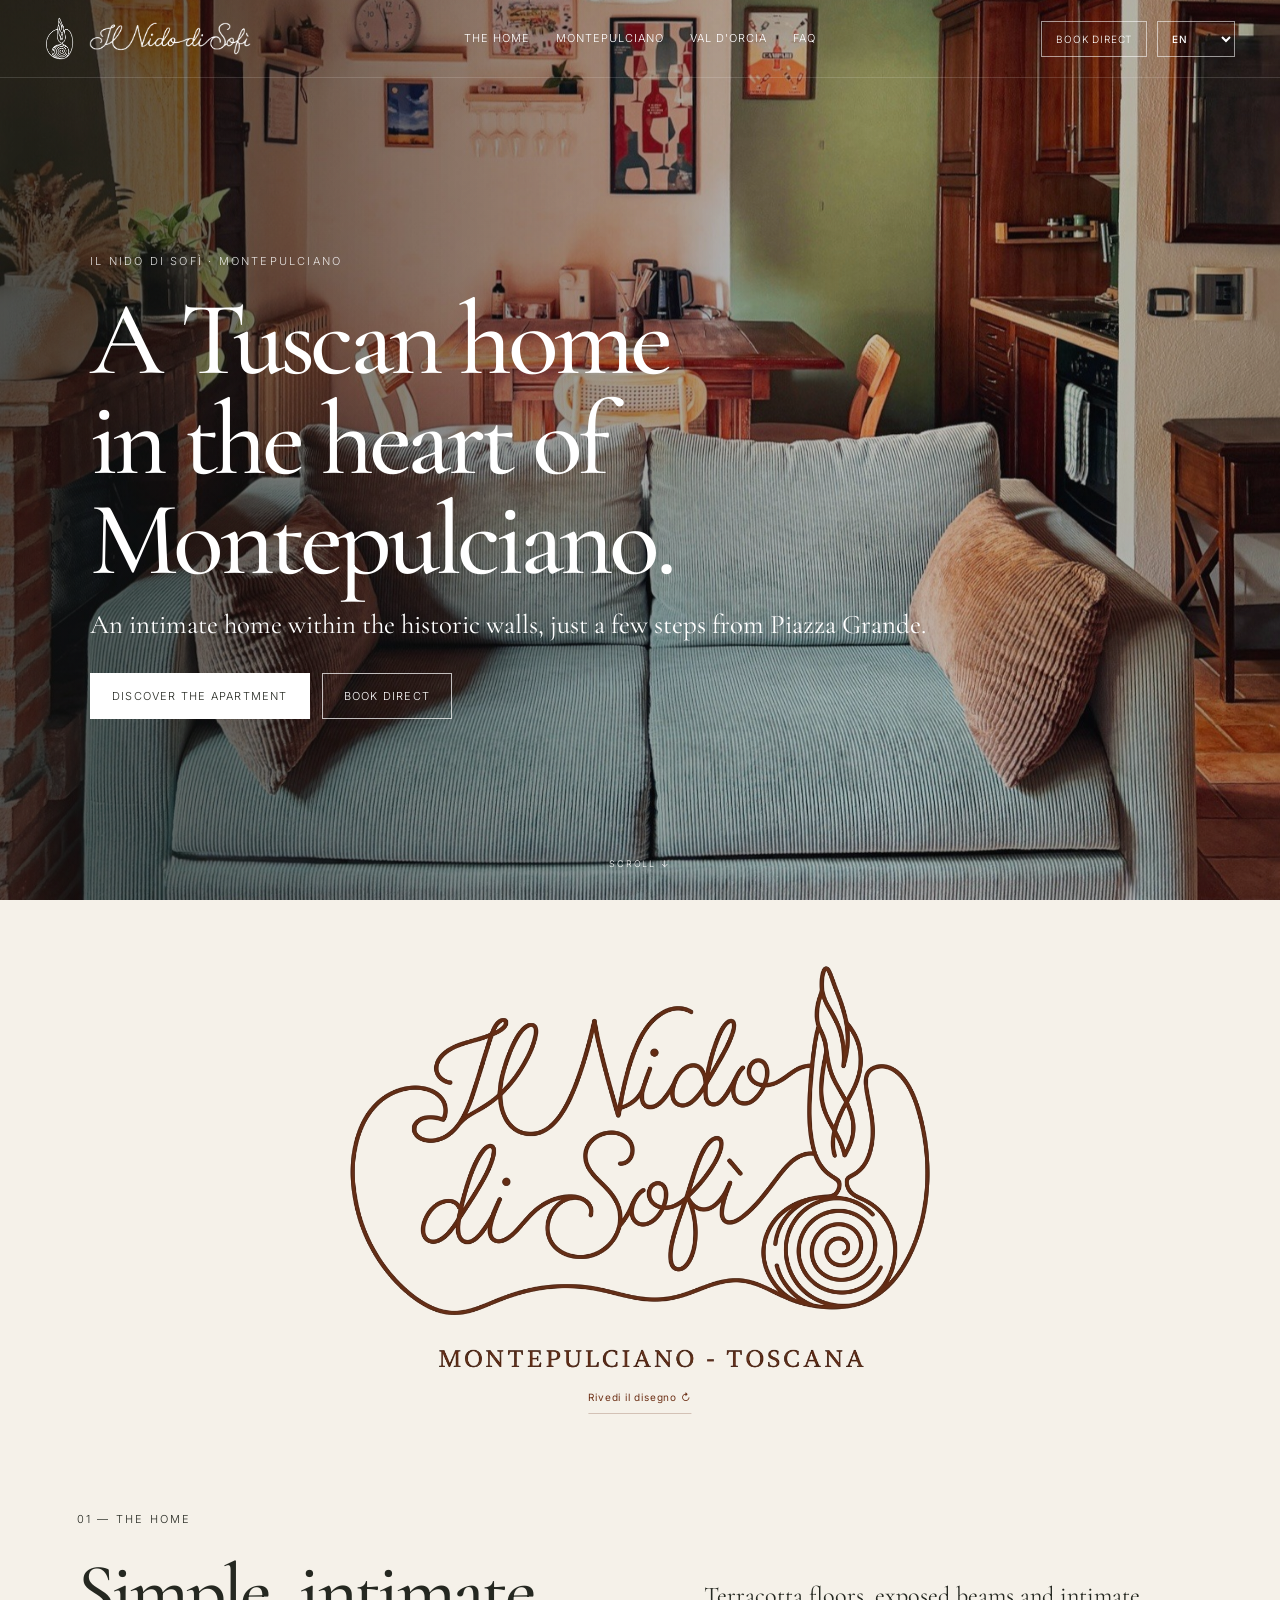
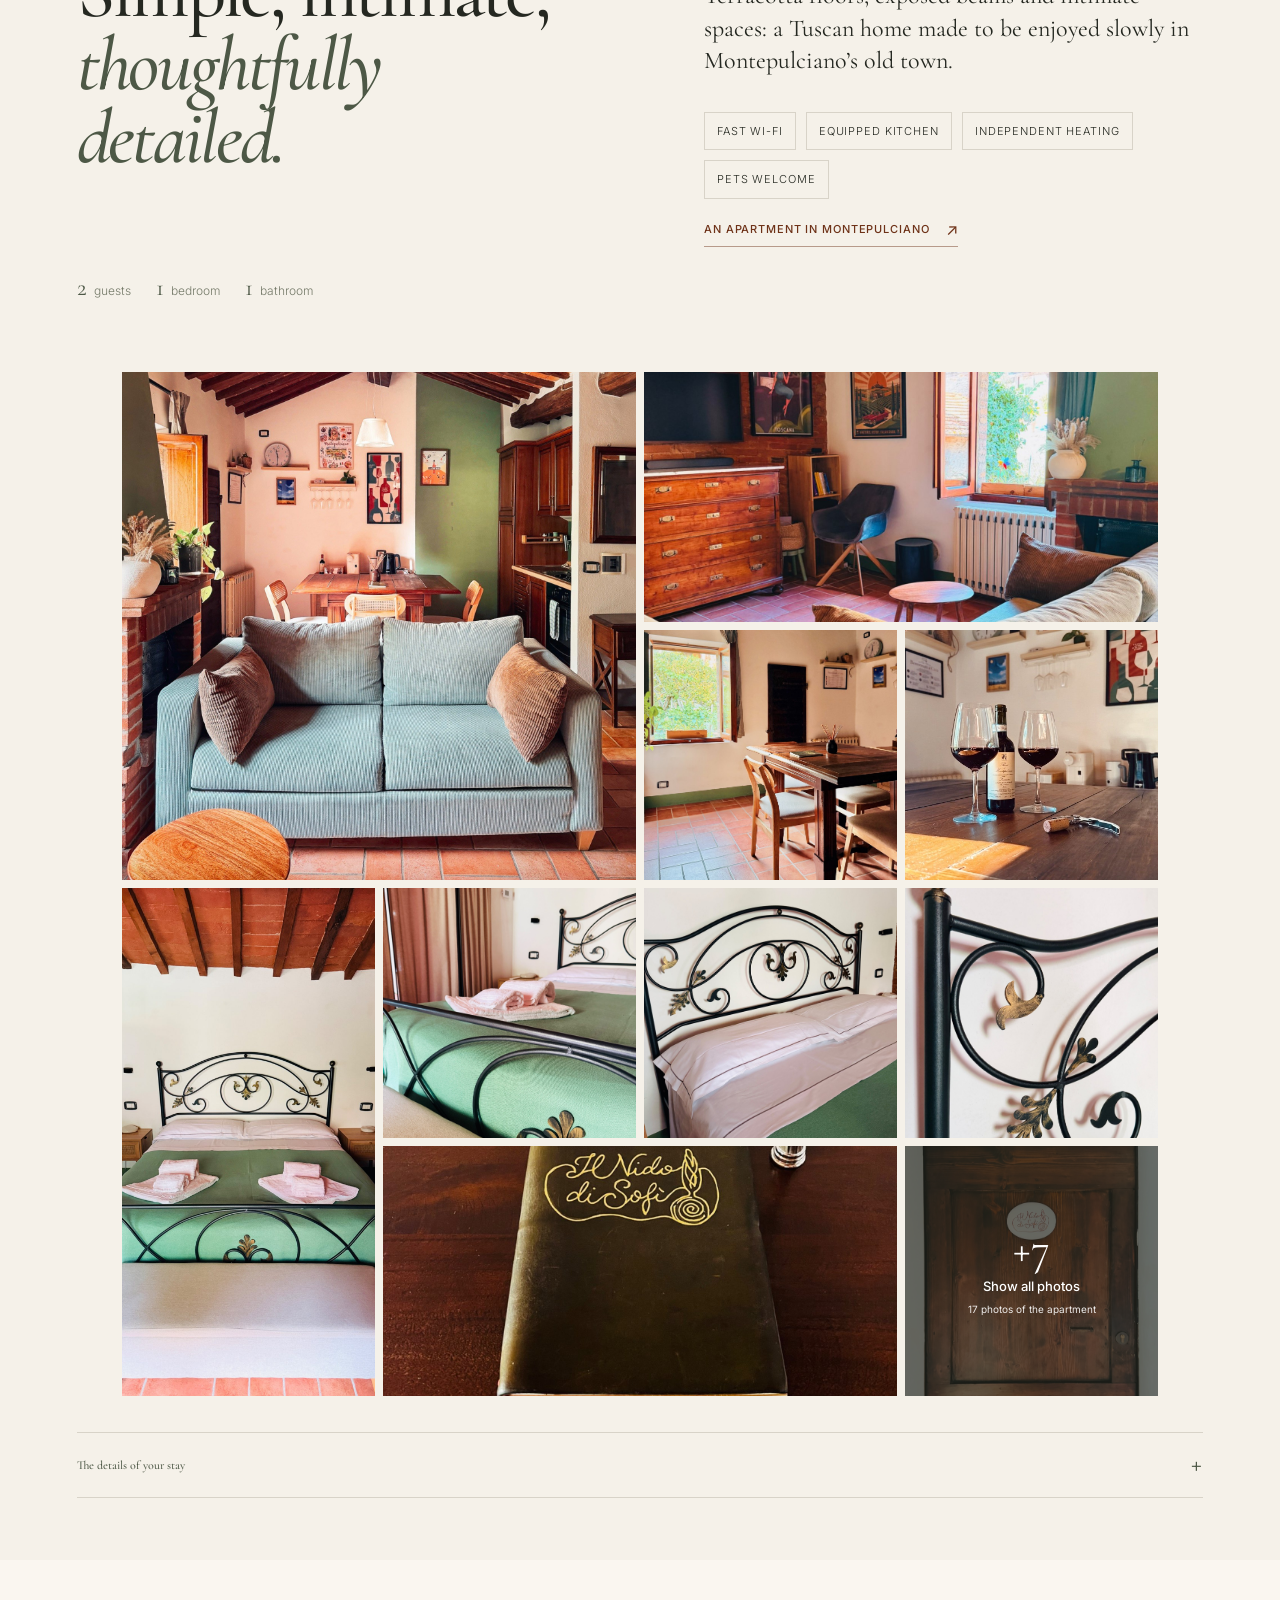
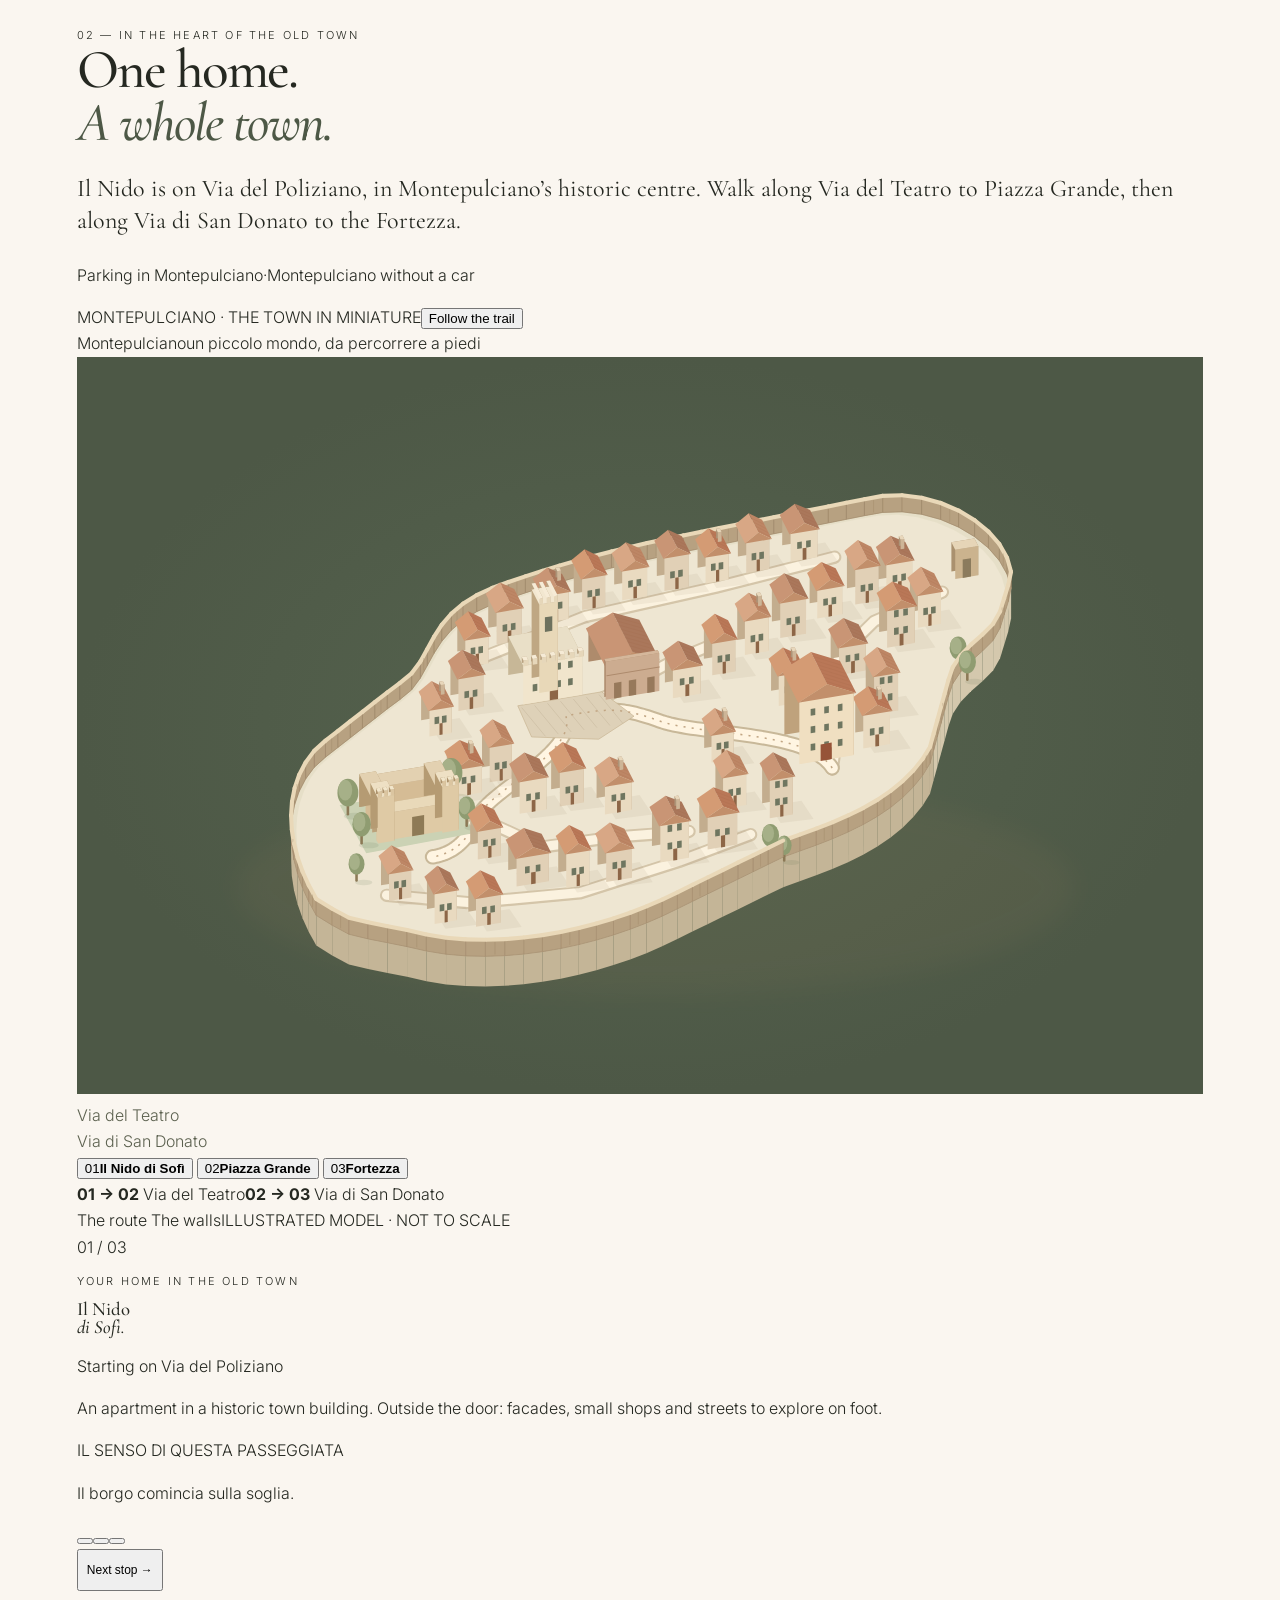
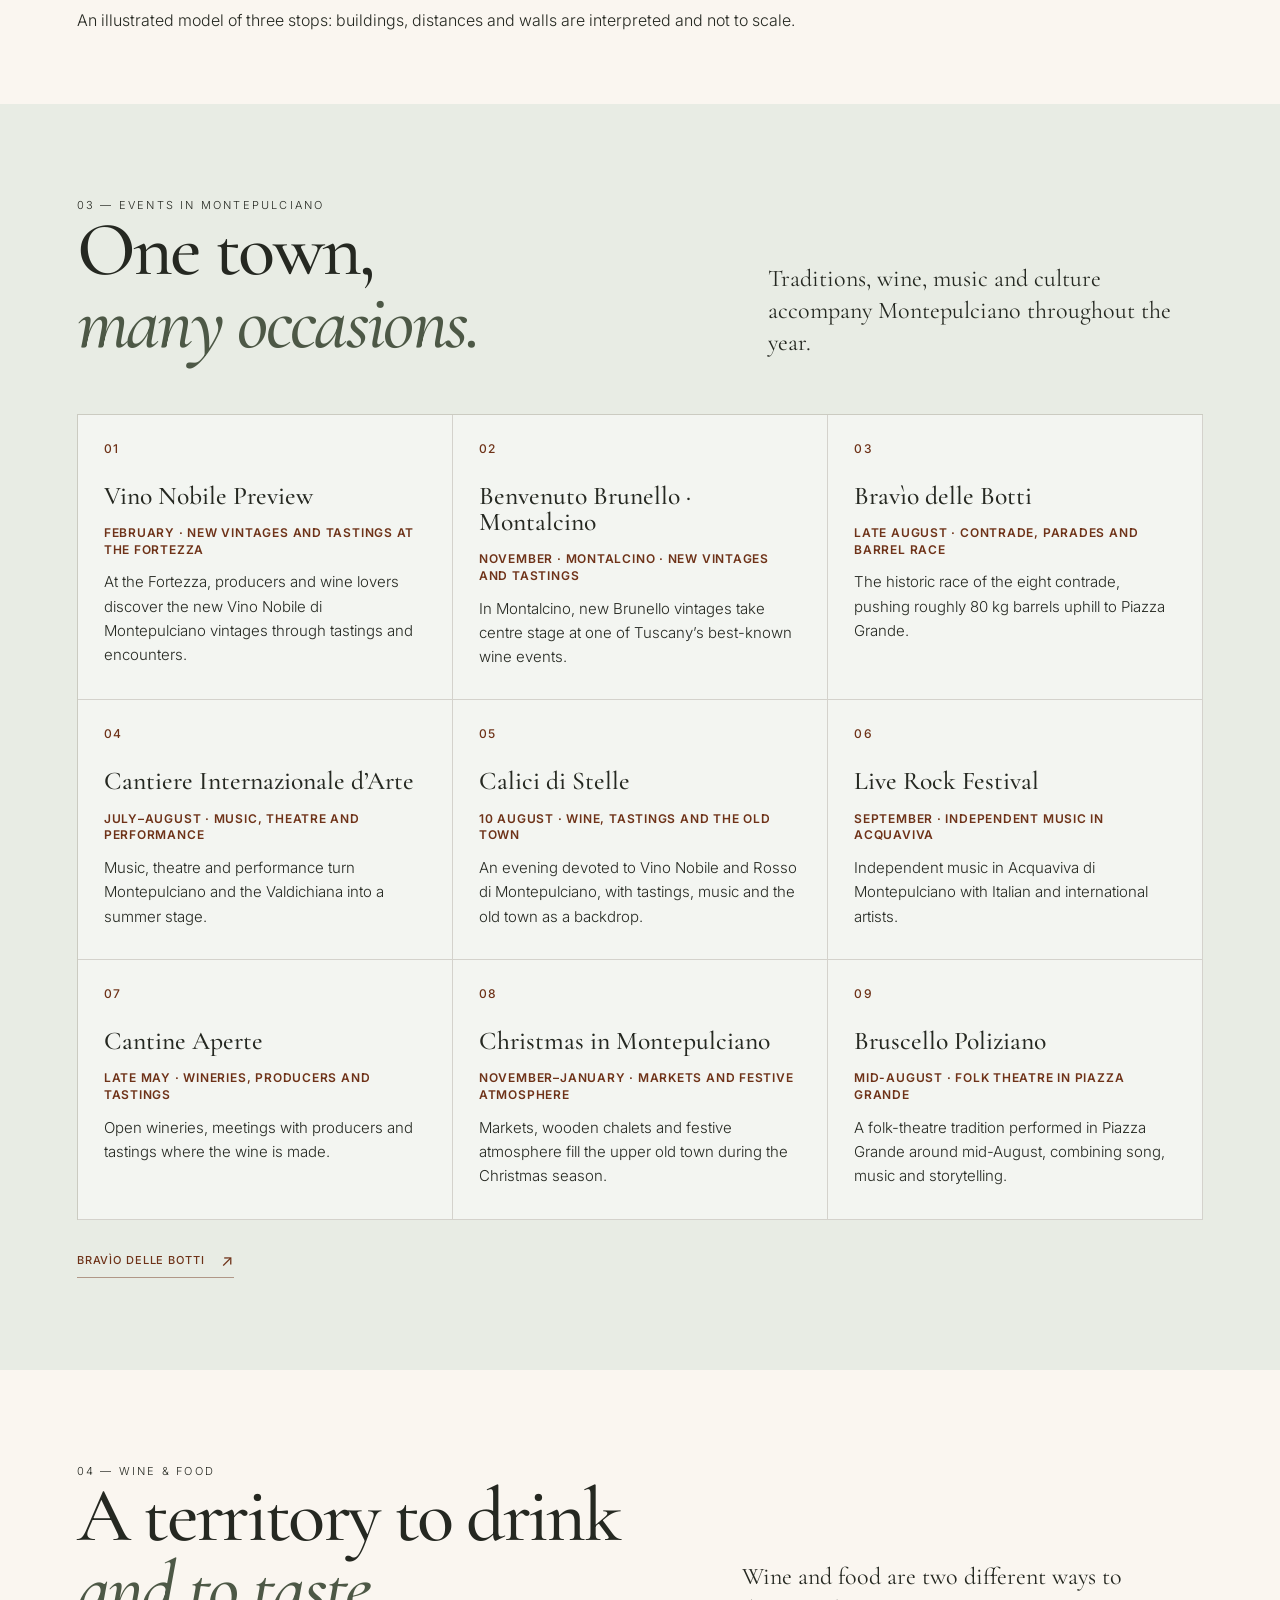
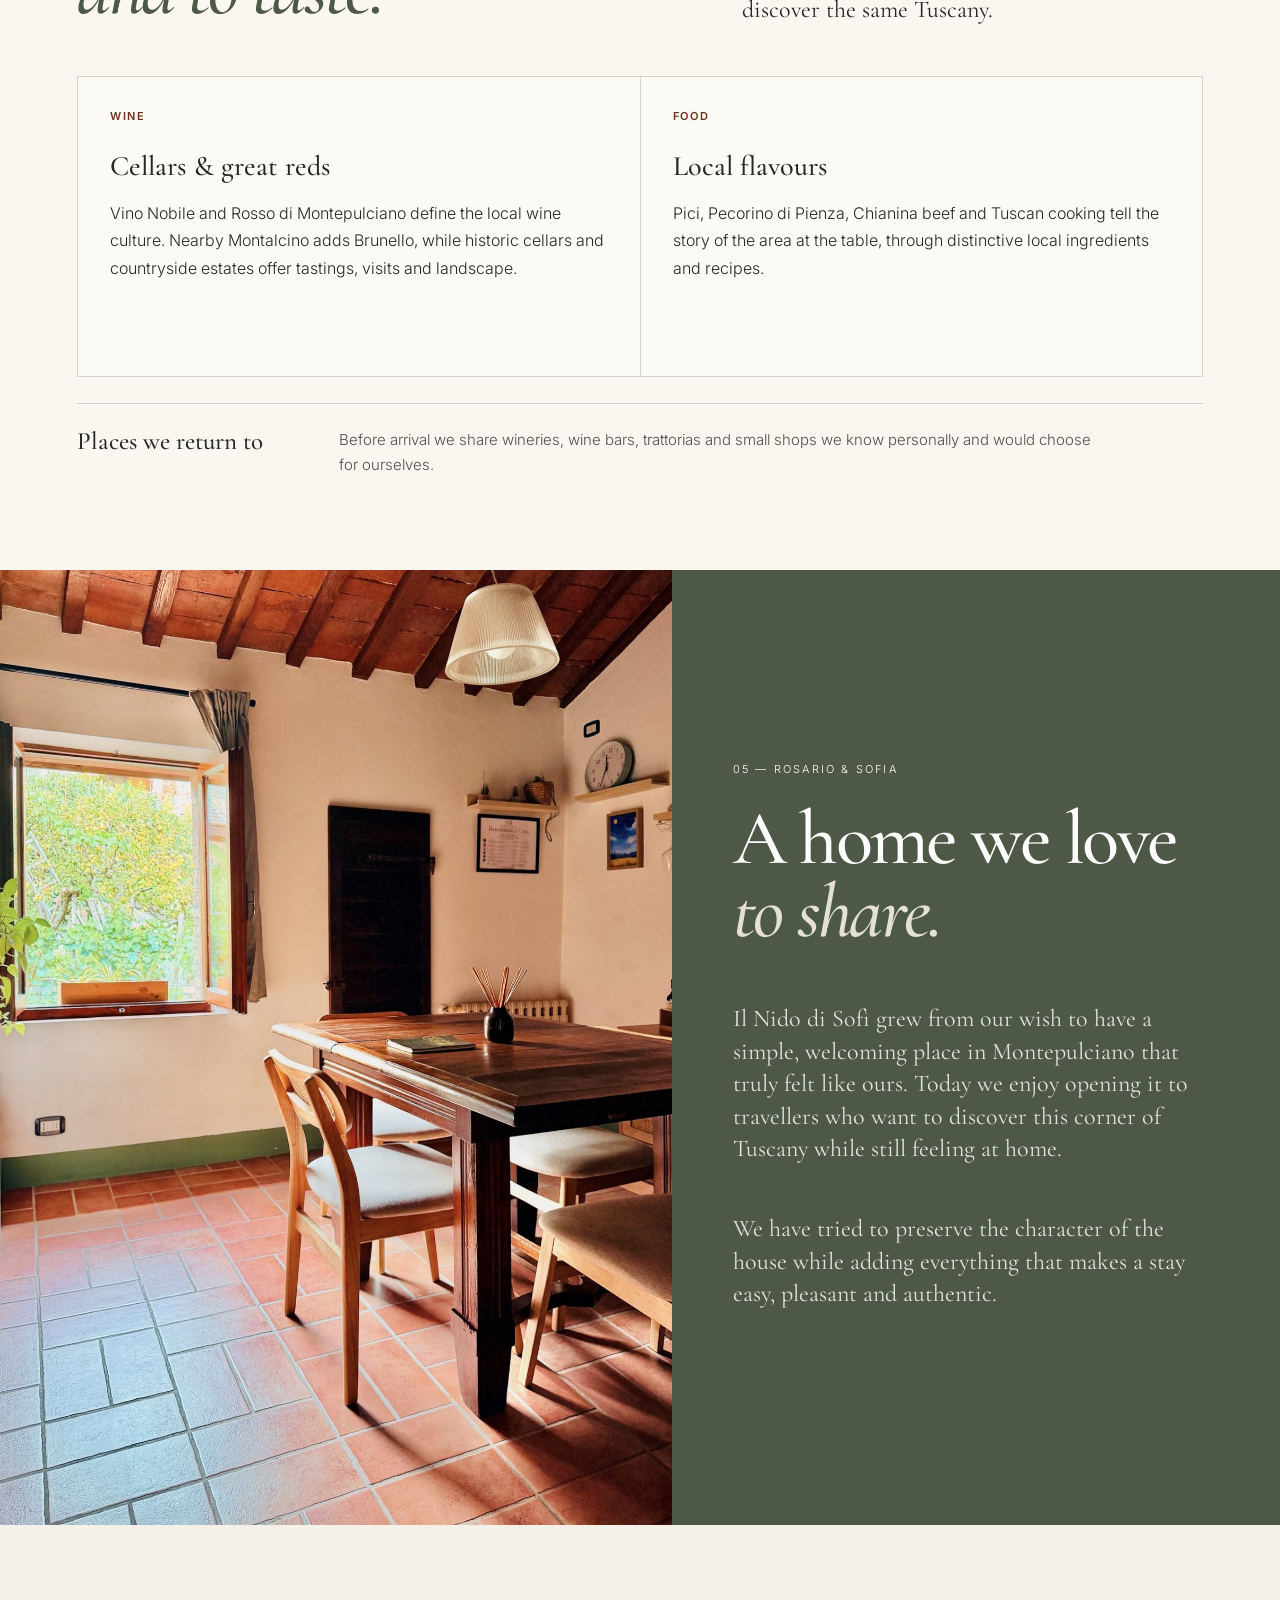
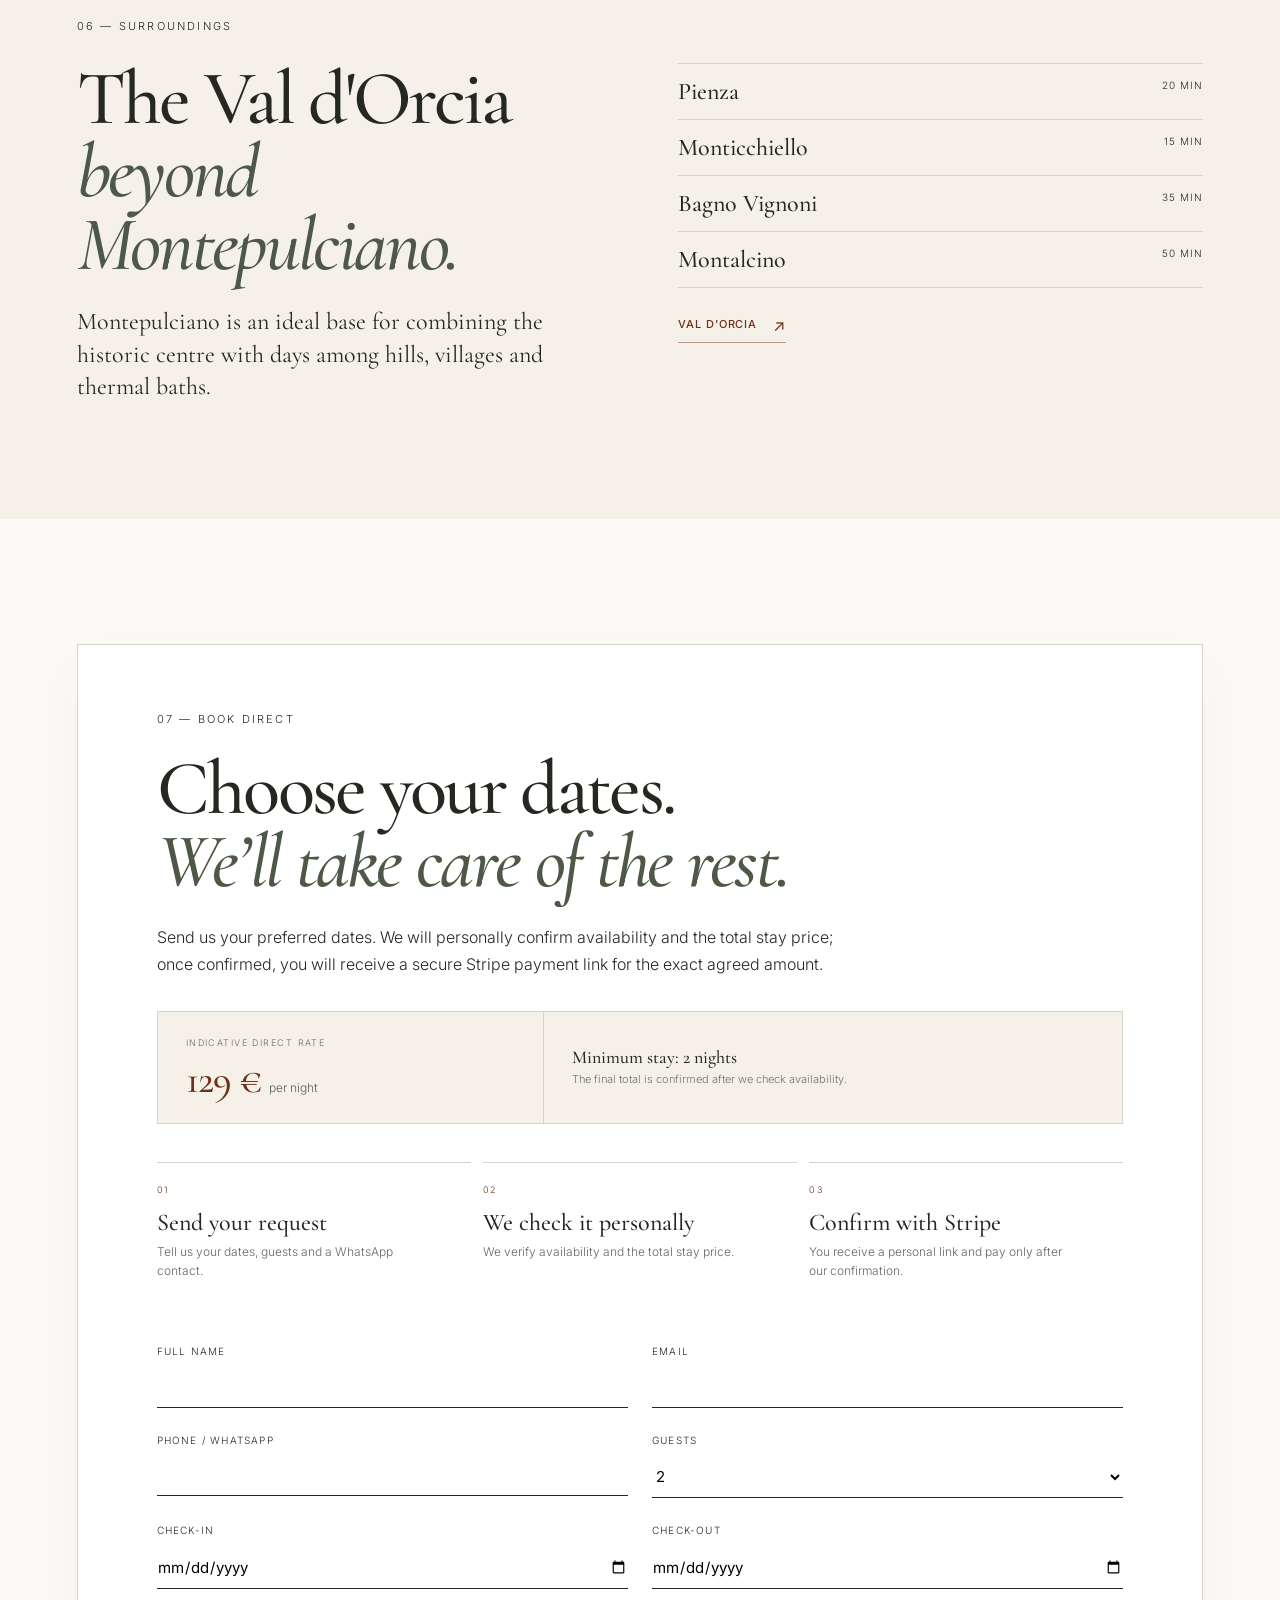
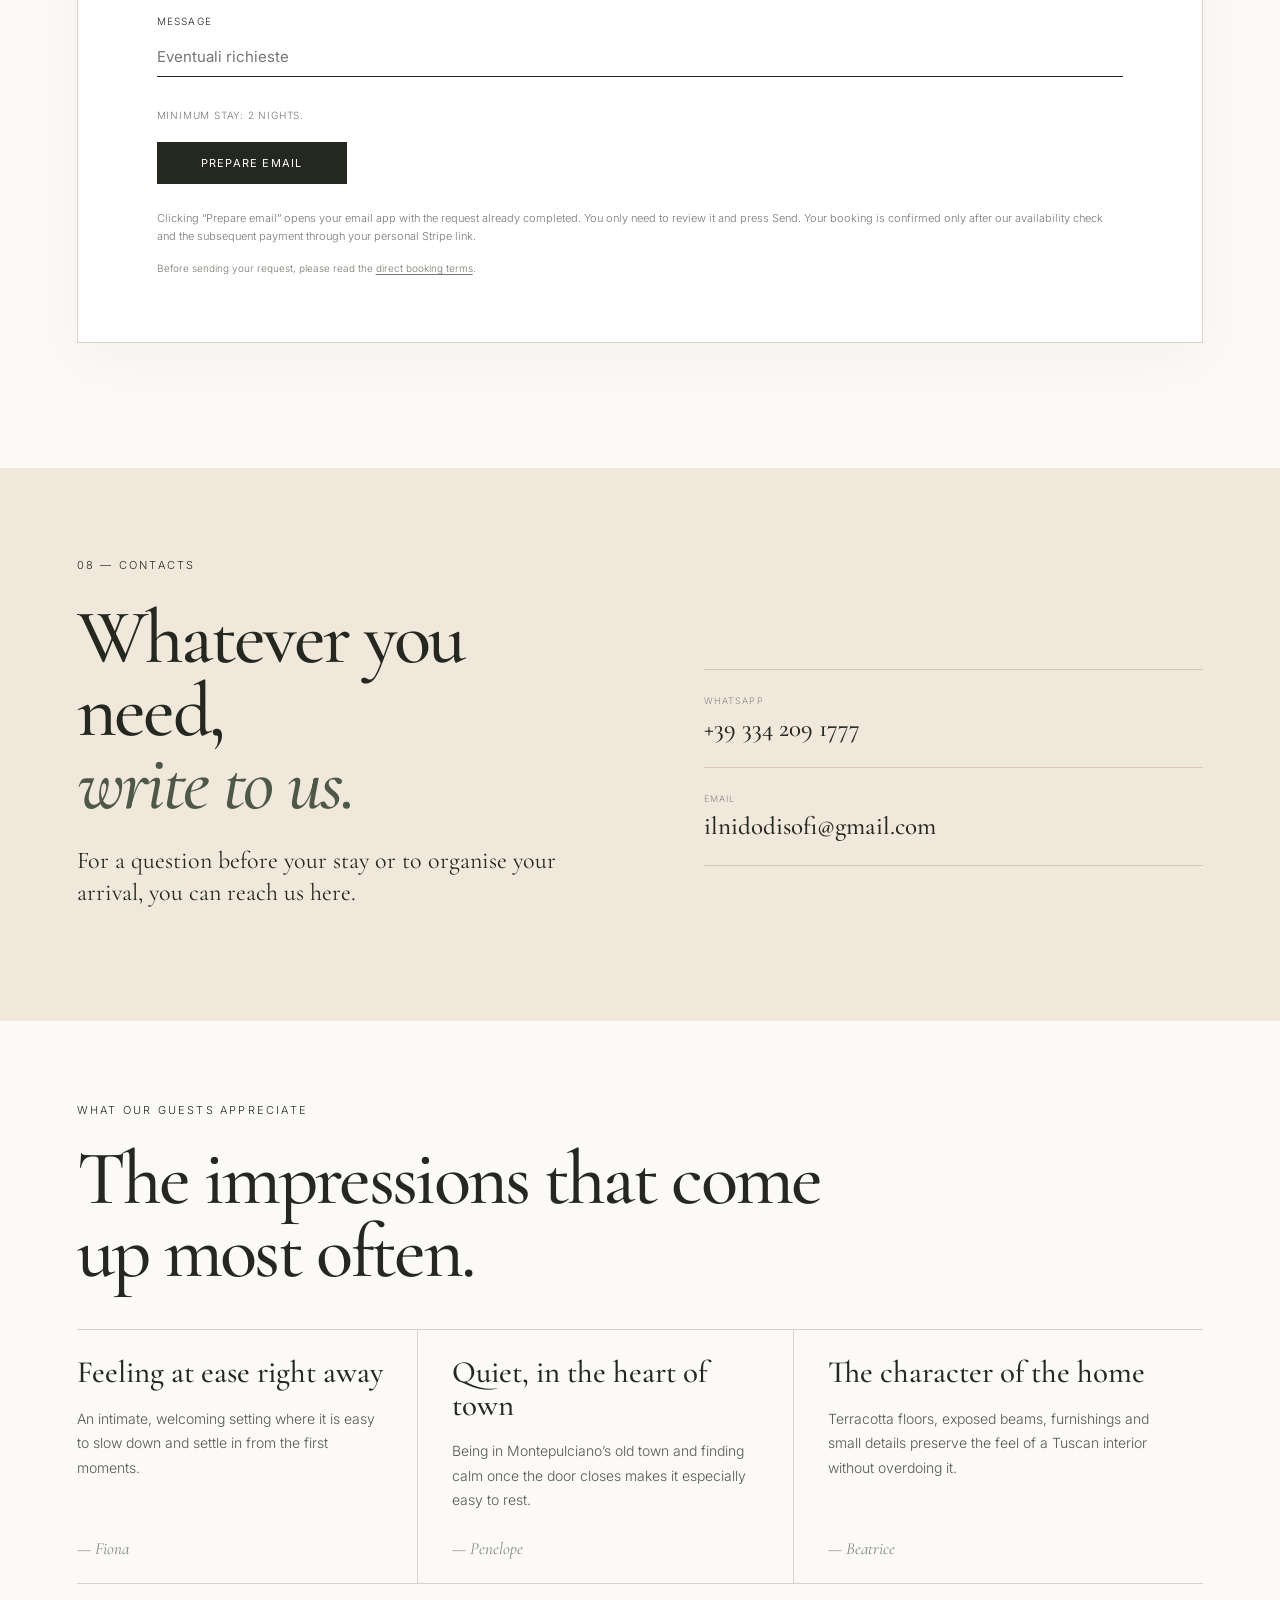
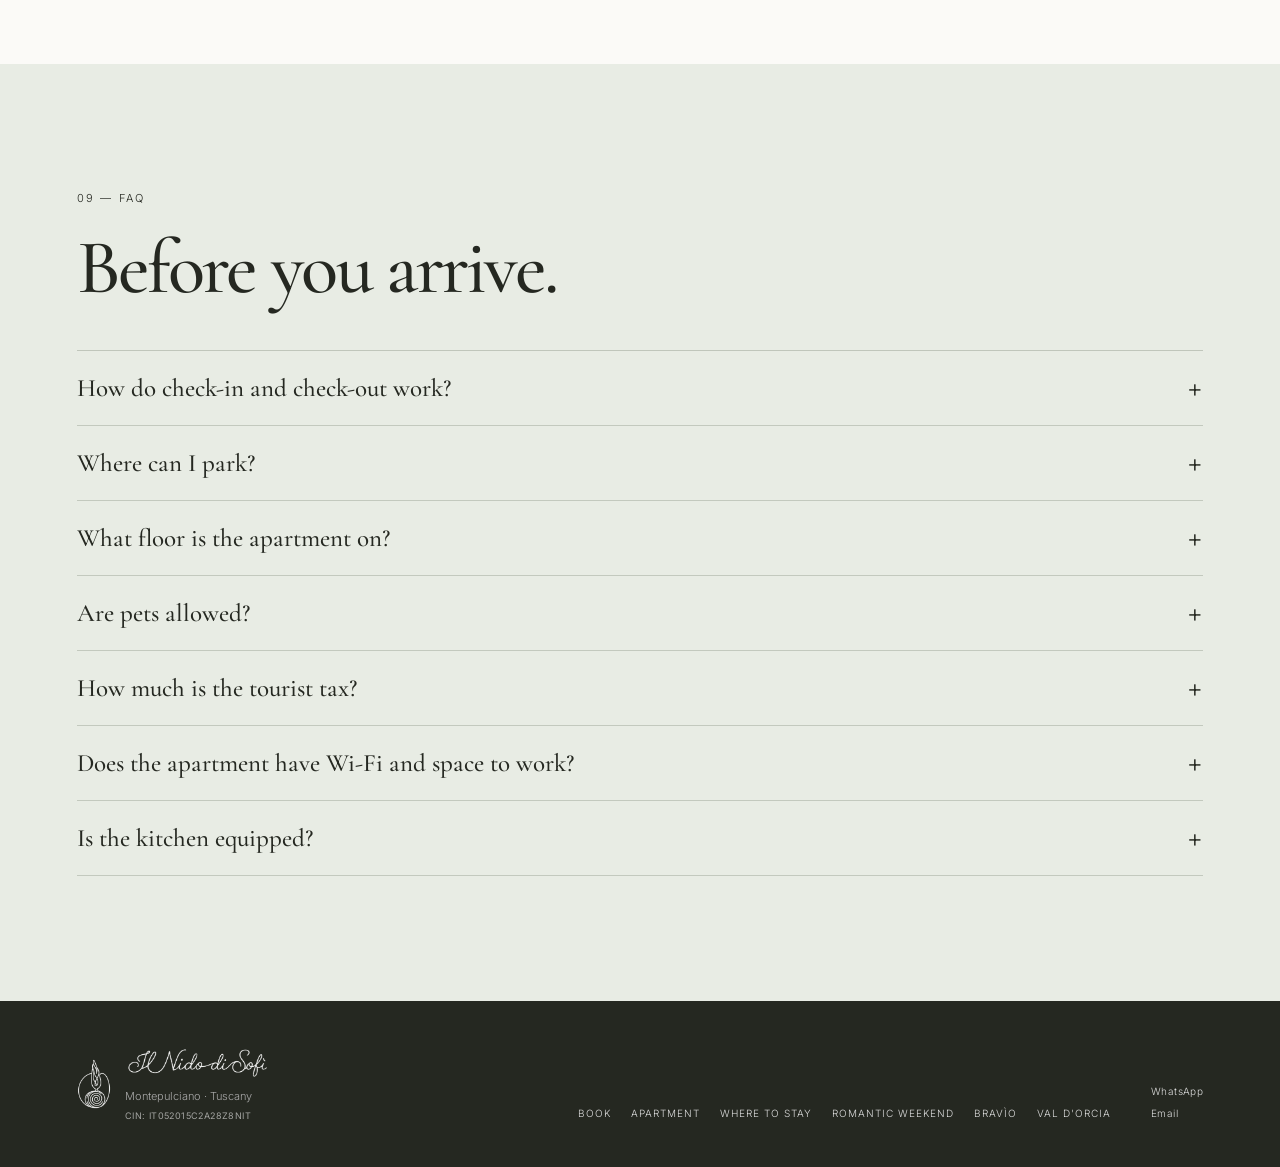
==== commit 99ea3931: "Restore Search Console verification for GitHub Pages migration" ====
--- a/index.html
+++ b/index.html
@@ -1,6 +1,7 @@
 <!doctype html>
 <html lang="it">
 <head>
+  <meta name="google-site-verification" content="91037cOgN77AyWWpuP9cQM38CwENe7SPM6omQlG7D-Q" />
   <meta charset="utf-8"><meta name="viewport" content="width=device-width, initial-scale=1">
   <link rel="icon" href="/favicon.ico" sizes="any">
   <link rel="icon" href="/favicon.png" type="image/png" sizes="512x512">
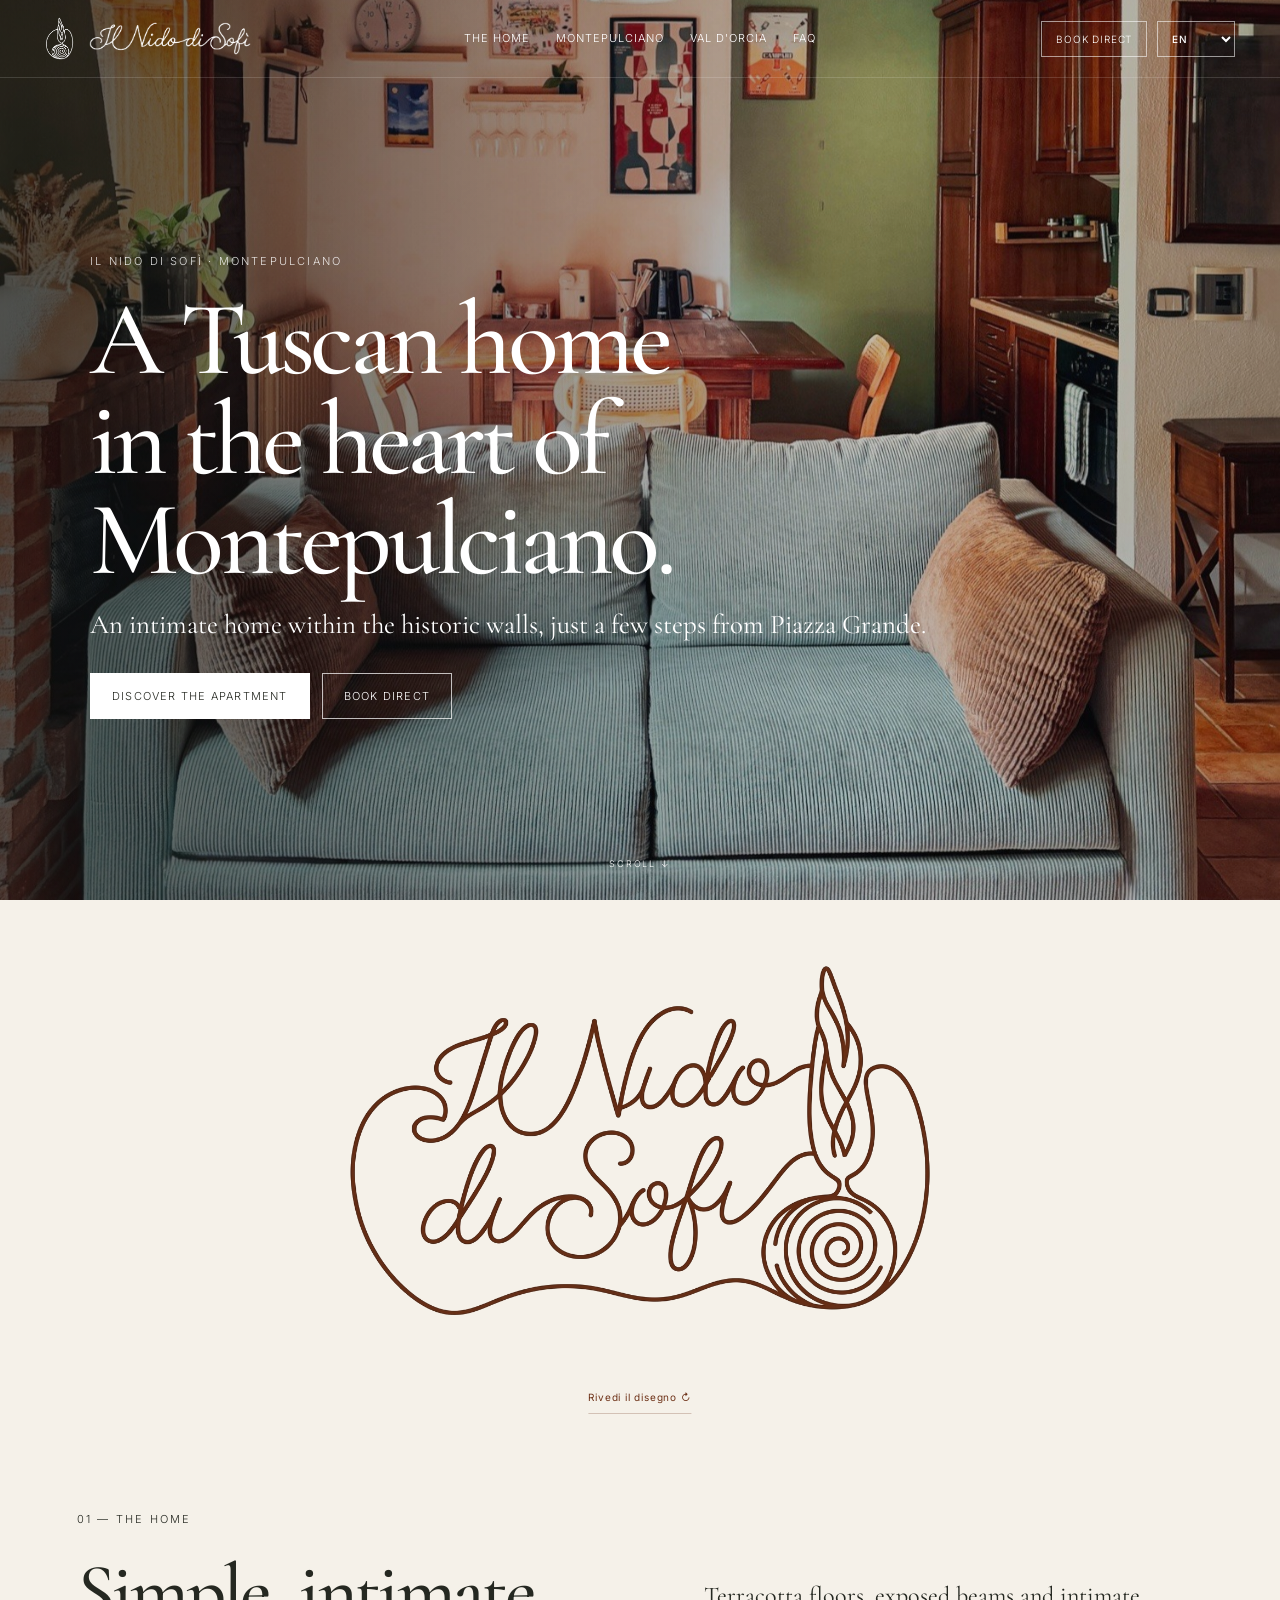
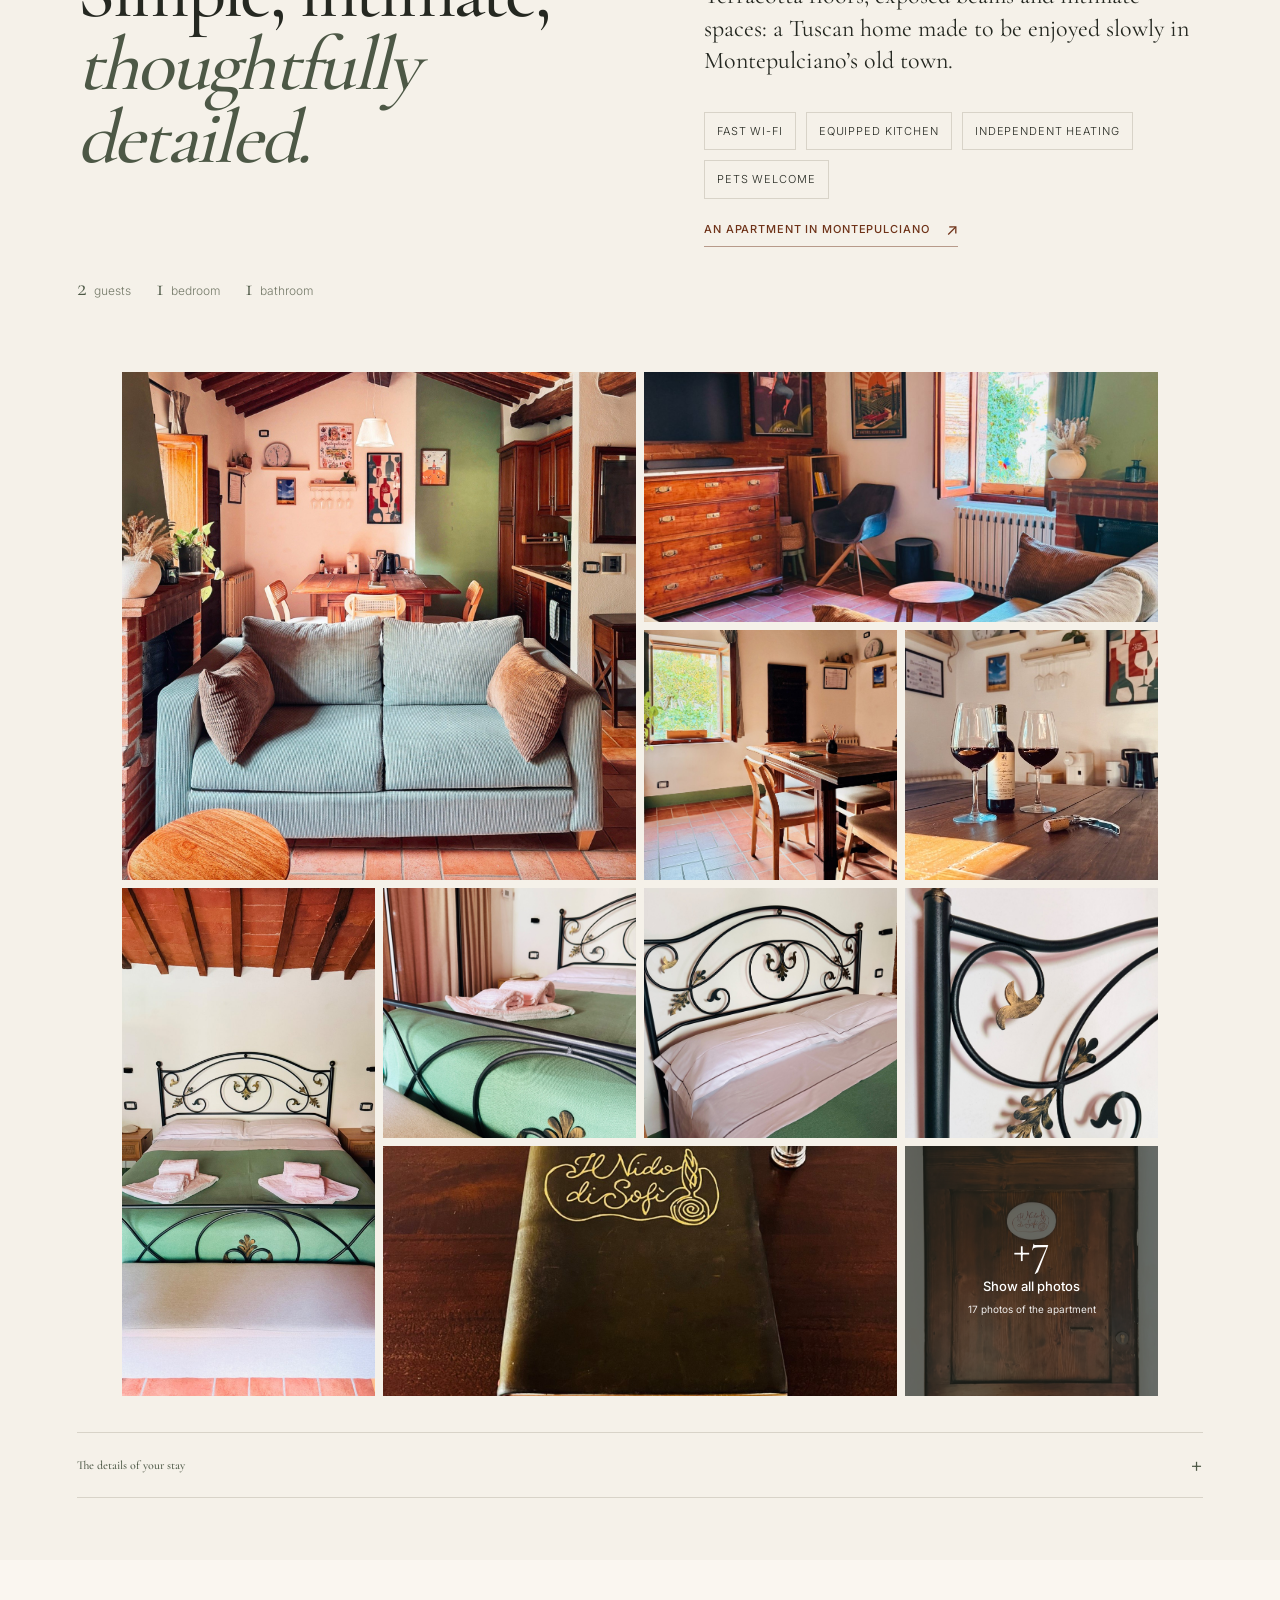
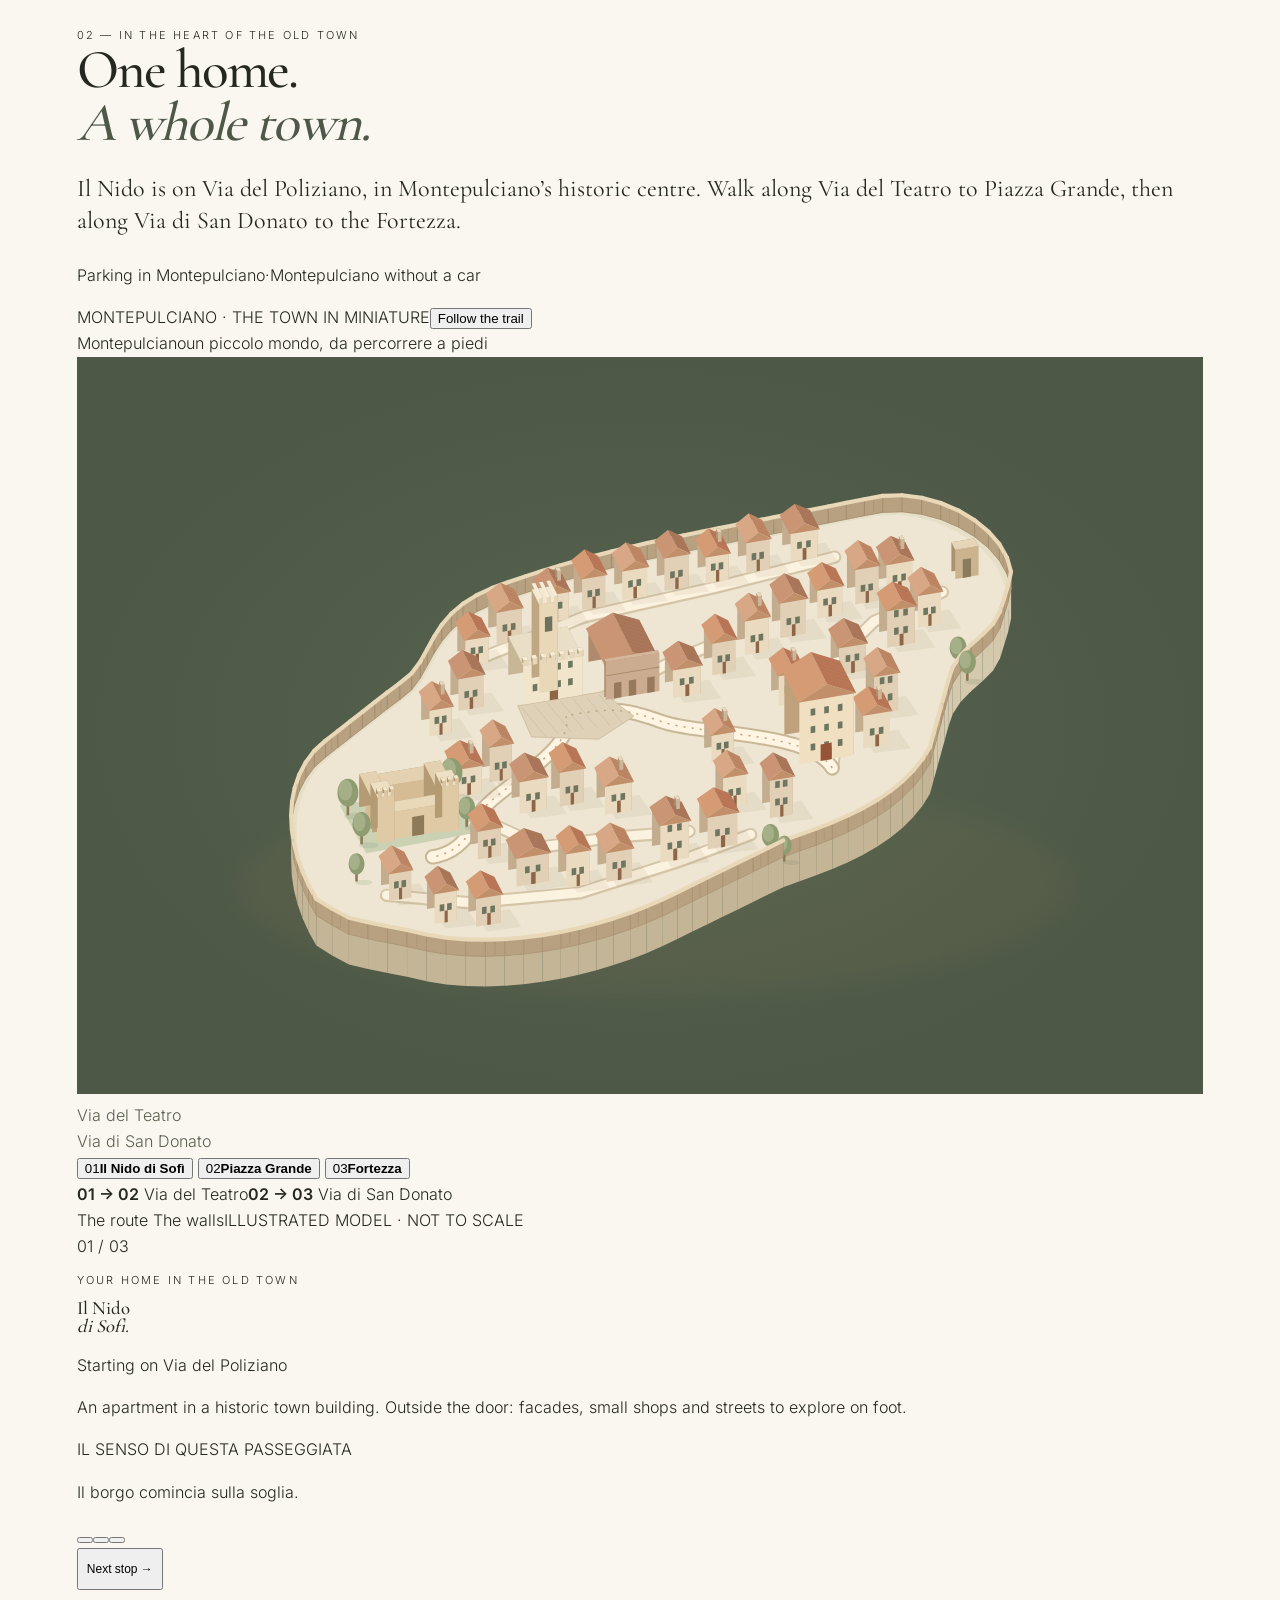
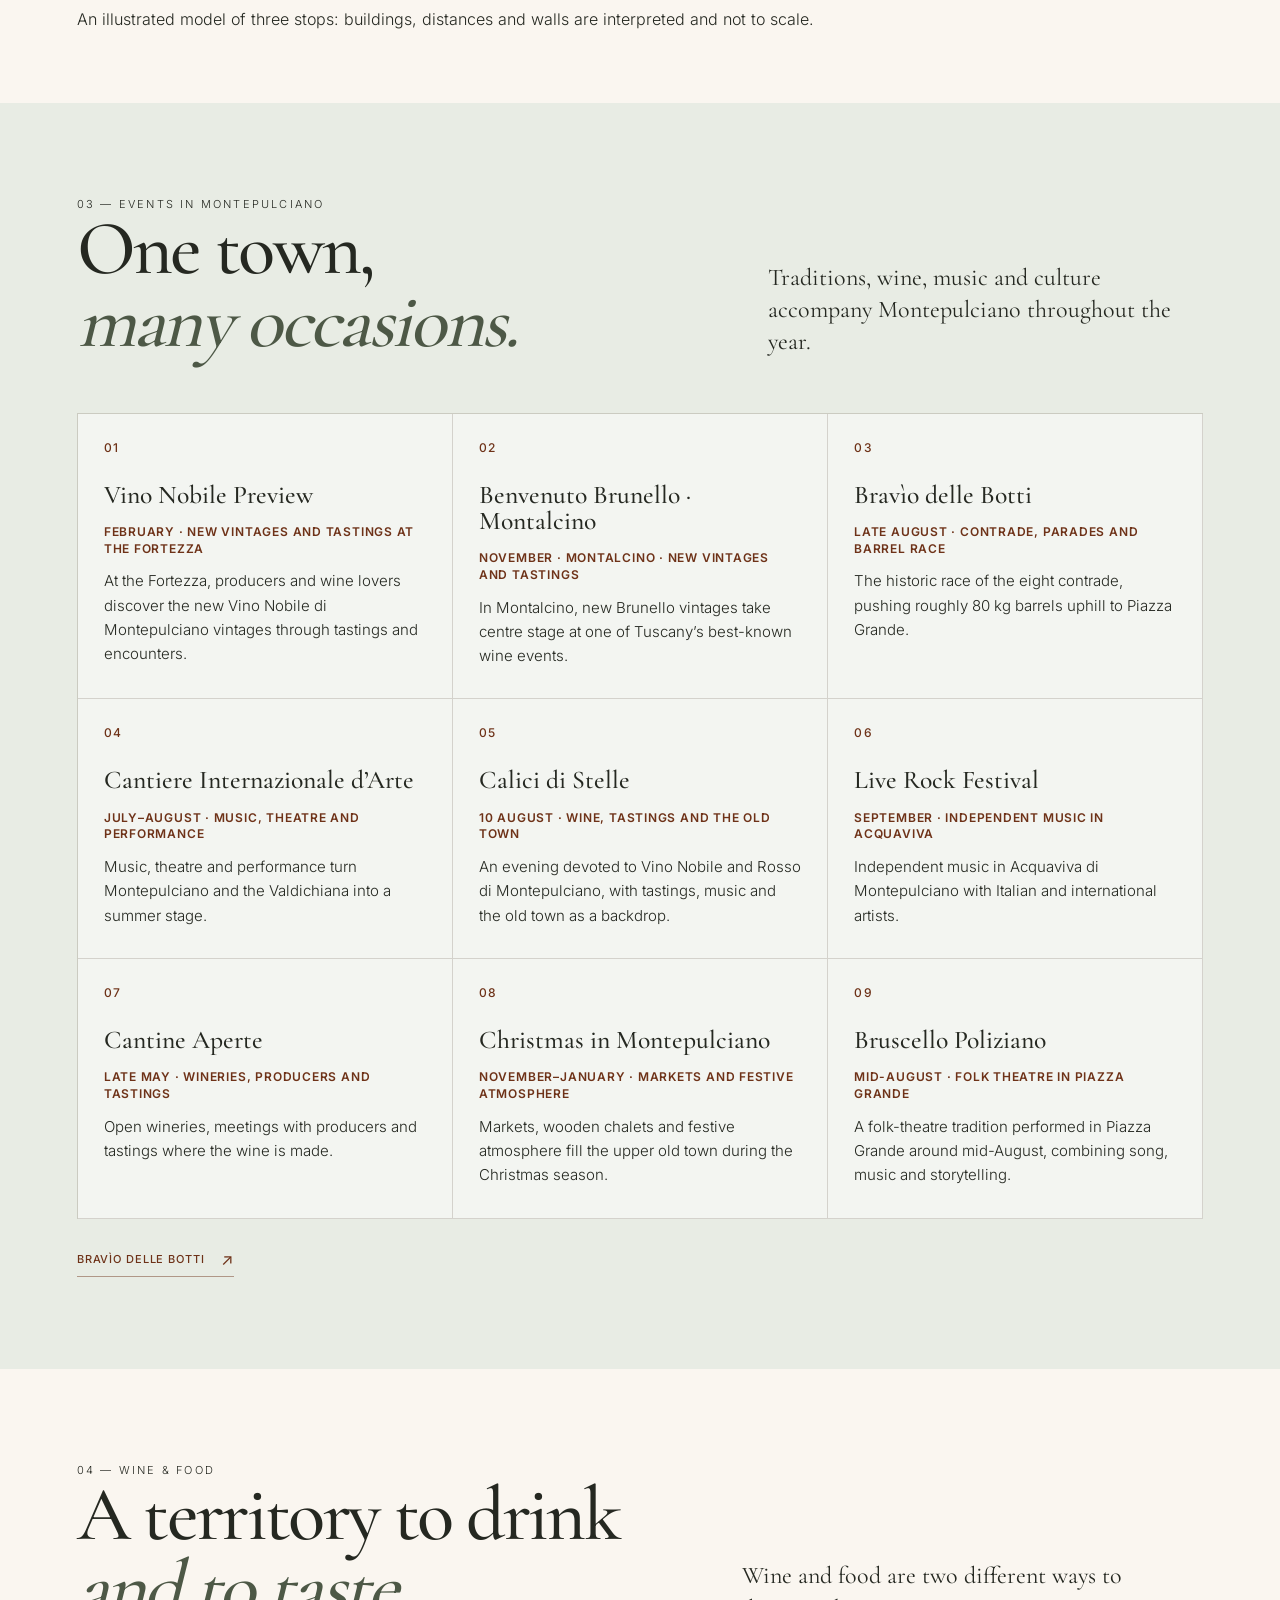
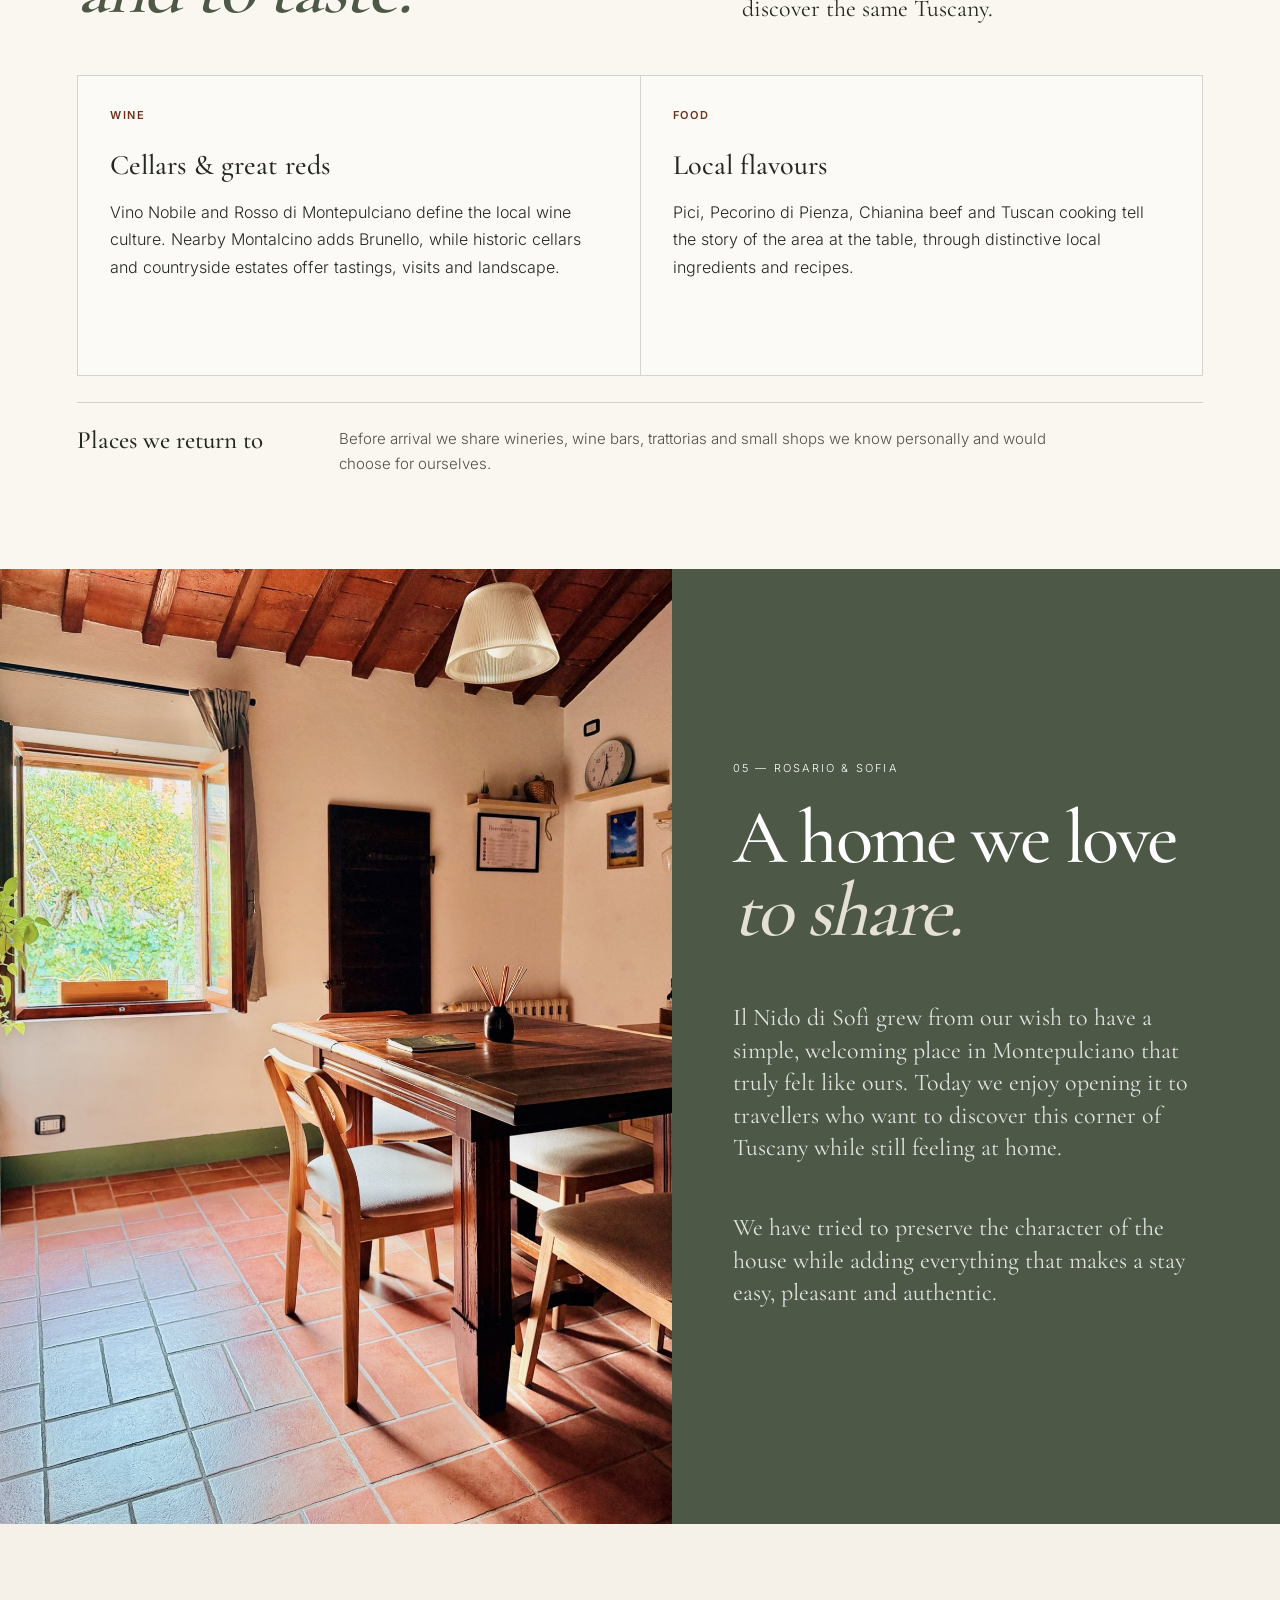
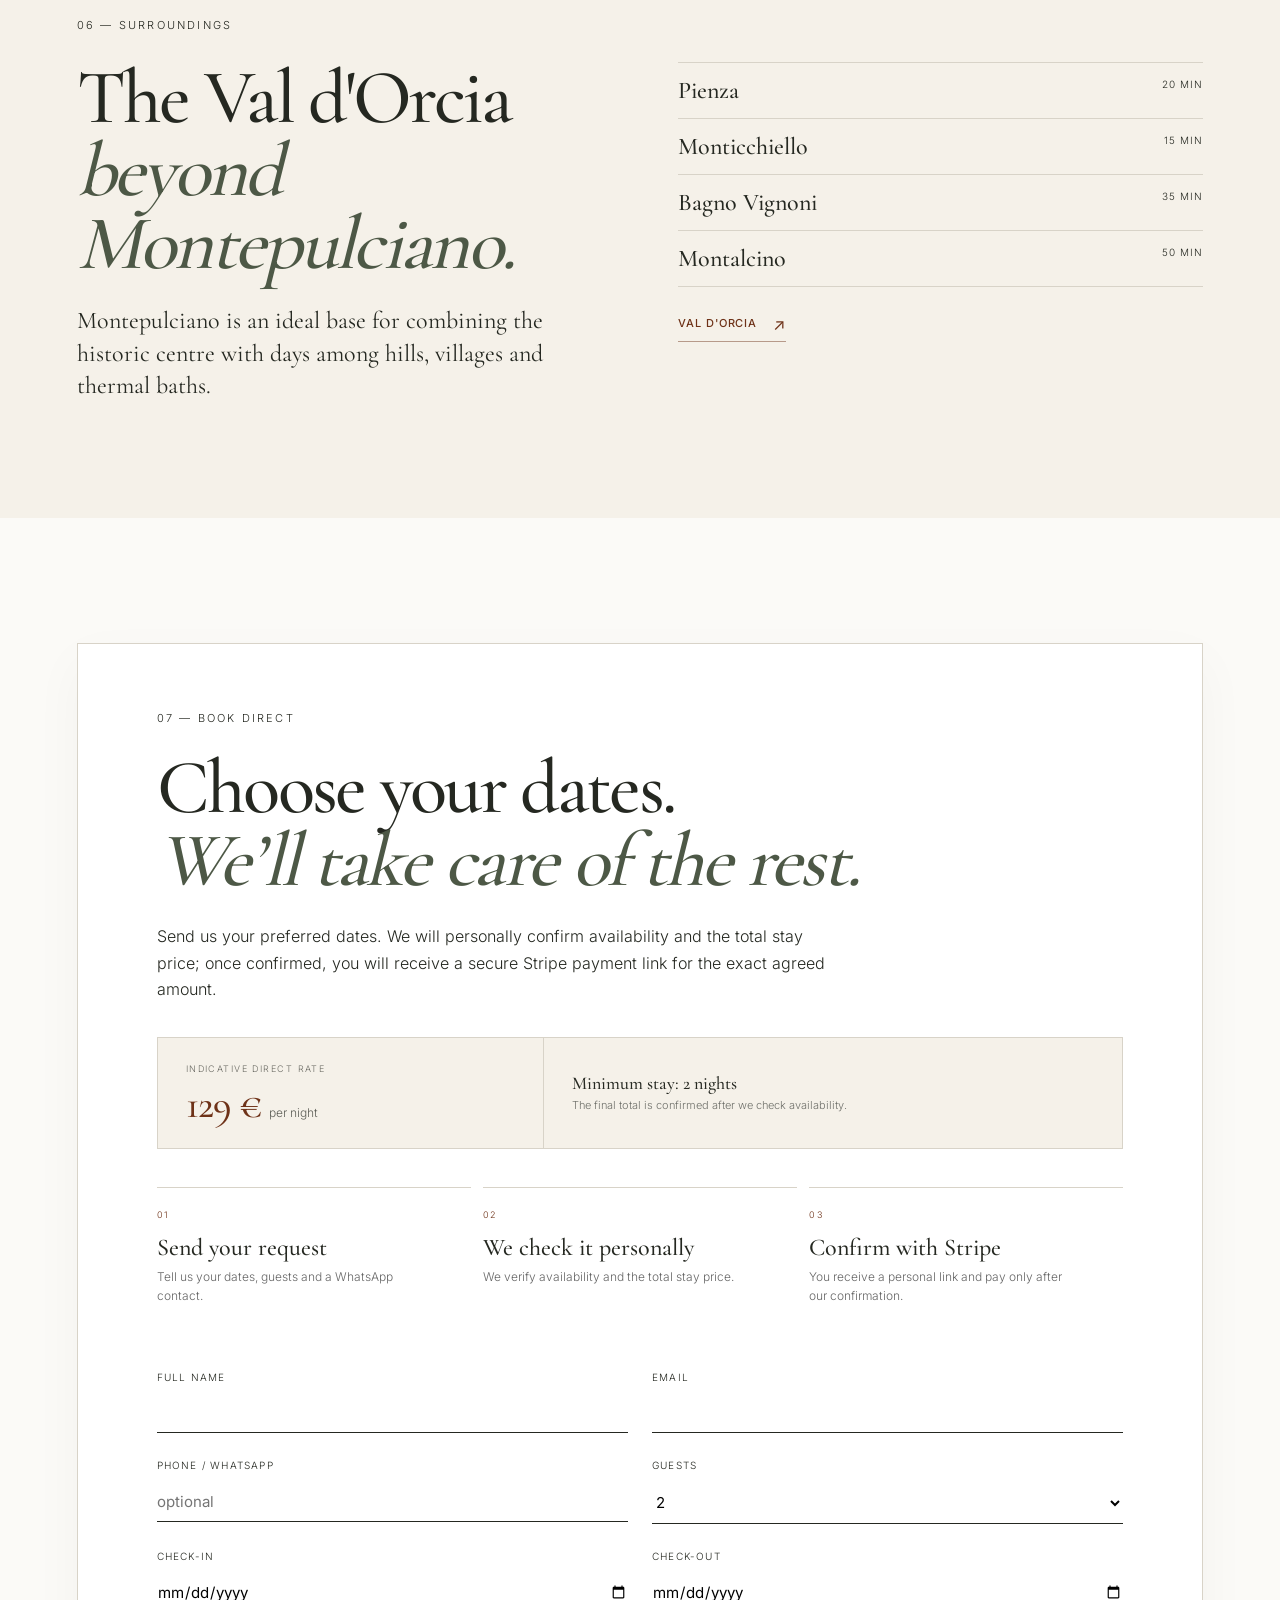
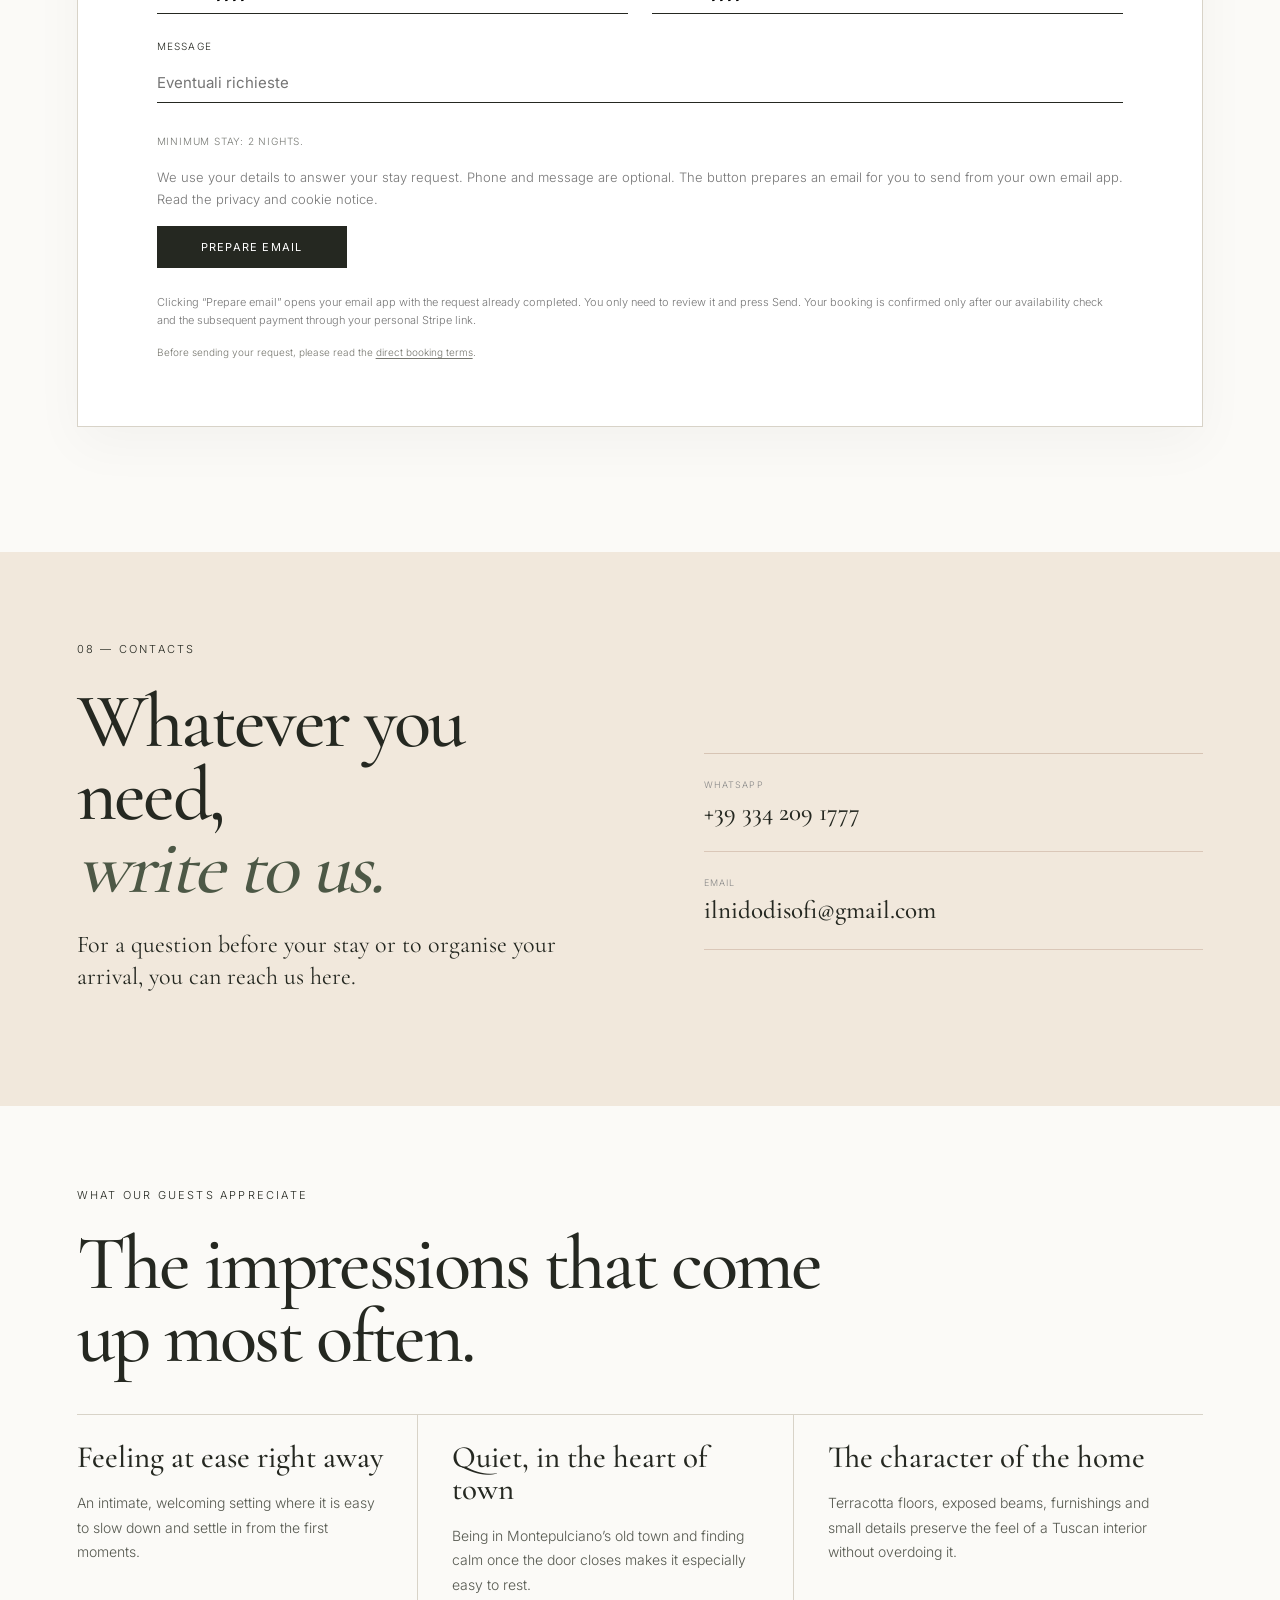
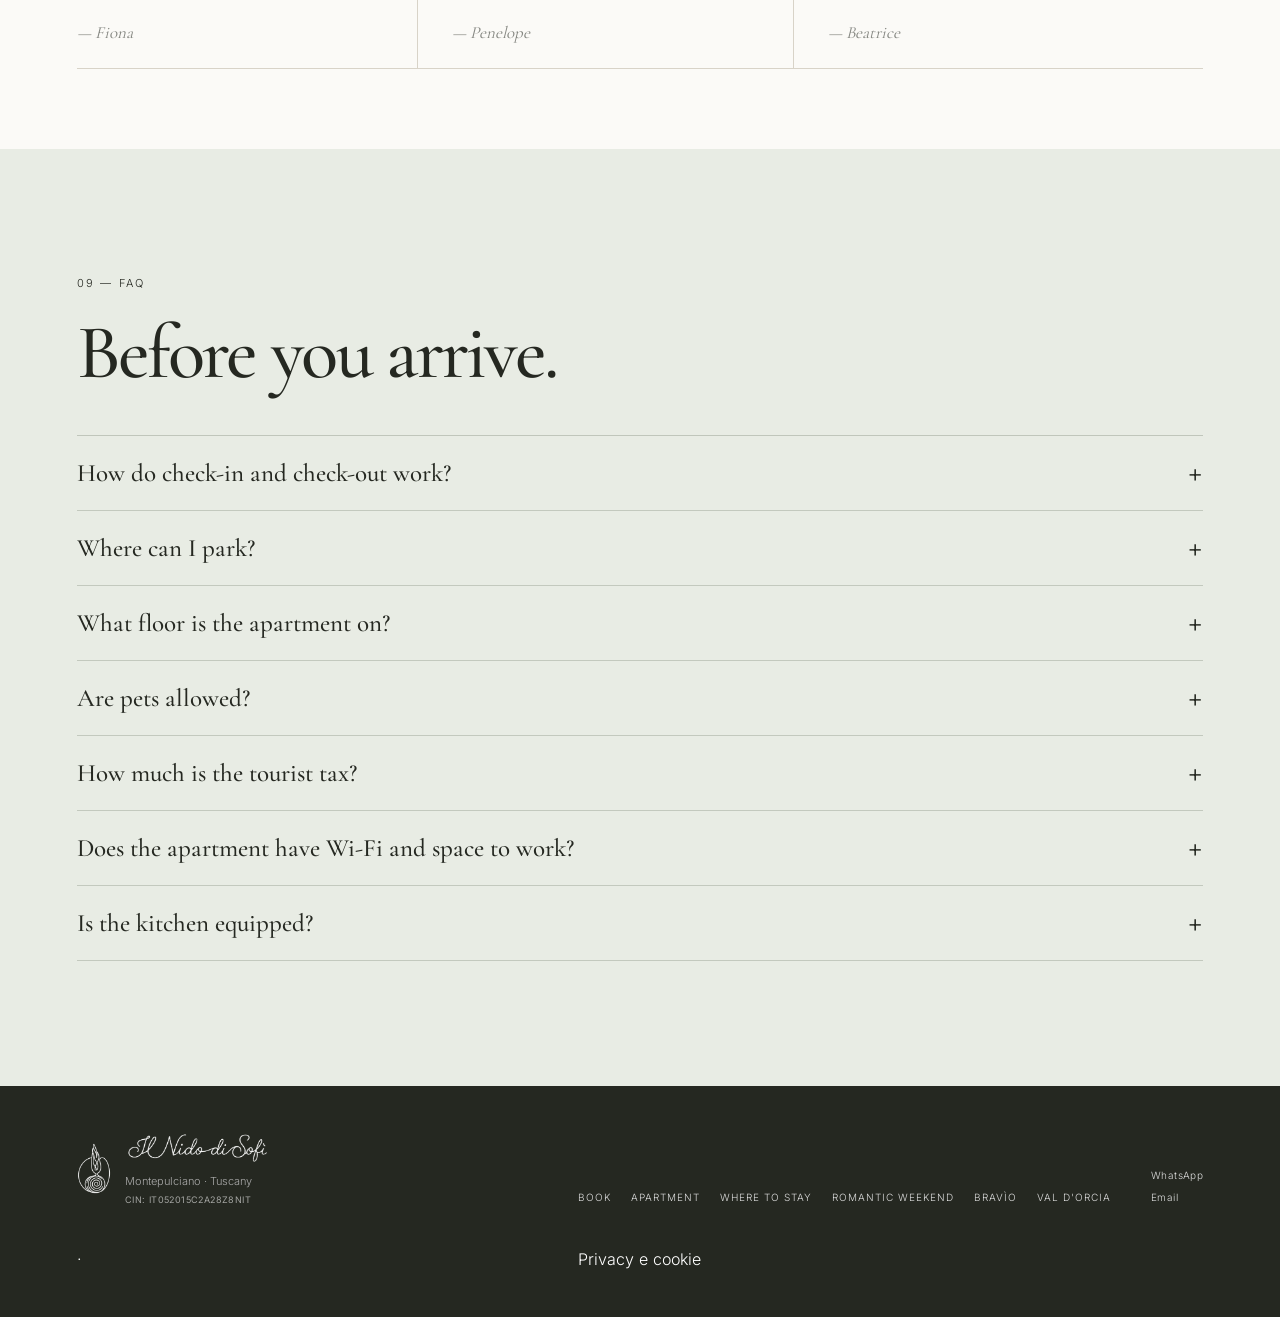
==== commit a8e6c8ee: "Prepare privacy notice, optional phone field and locally hosted fonts Draft pending controller ident" ====
--- a/index.html
+++ b/index.html
@@ -11,12 +11,14 @@
   <meta name="description" content="Il Nido di Sofì a Montepulciano è un appartamento per 2 persone nel centro storico, a pochi passi da Piazza Grande e dalla Fortezza, con prenotazione diretta."><meta name="robots" content="index,follow,max-image-preview:large"><link rel="canonical" href="https://ilnidodisofi.it/">
   <meta property="og:type" content="website"><meta property="og:locale" content="it_IT"><meta property="og:site_name" content="Il Nido di Sofì"><meta property="og:title" content="Il Nido di Sofì a Montepulciano | Appartamento nel centro storico"><meta property="og:description" content="Il Nido di Sofì a Montepulciano è un appartamento per 2 persone nel centro storico, vicino a Piazza Grande e alla Fortezza."><meta property="og:url" content="https://ilnidodisofi.it/"><meta property="og:image" content="https://ilnidodisofi.it/assets/photos/hero.jpg"><meta property="og:image:alt" content="Soggiorno de Il Nido di Sofì a Montepulciano"><meta name="twitter:card" content="summary_large_image"><meta name="twitter:title" content="Il Nido di Sofì a Montepulciano | Appartamento nel centro storico"><meta name="twitter:description" content="Il Nido di Sofì a Montepulciano: appartamento per 2 persone nel centro storico, a pochi passi da Piazza Grande."><meta name="twitter:image" content="https://ilnidodisofi.it/assets/photos/hero.jpg">
   <script type="application/ld+json">{"@context":"https://schema.org","@graph":[{"@type":"WebSite","@id":"https://ilnidodisofi.it/#website","url":"https://ilnidodisofi.it/","name":"Il Nido di Sofì","inLanguage":"it"},{"@type":"WebPage","@id":"https://ilnidodisofi.it/#webpage","url":"https://ilnidodisofi.it/","name":"Il Nido di Sofì a Montepulciano | Appartamento nel centro storico","isPartOf":{"@id":"https://ilnidodisofi.it/#website"},"about":{"@id":"https://ilnidodisofi.it/#lodging"},"inLanguage":"it"},{"@type":"LodgingBusiness","@id":"https://ilnidodisofi.it/#lodging","name":"Il Nido di Sofì","url":"https://ilnidodisofi.it/","logo":"https://ilnidodisofi.it/assets/logo-mark.png","image":"https://ilnidodisofi.it/assets/photos/hero.jpg","description":"Il Nido di Sofì è un appartamento per 2 persone nel cuore del centro storico di Montepulciano, a pochi passi da Piazza Grande e dalla Fortezza.","telephone":"+39 334 209 1777","email":"ilnidodisofi@gmail.com","sameAs":["https://www.airbnb.it/rooms/1741914713406474771"],"address":{"@type":"PostalAddress","streetAddress":"Via del Poliziano 12","postalCode":"53045","addressLocality":"Montepulciano","addressRegion":"Toscana","addressCountry":"IT"}}]}</script>
-  <link rel="preconnect" href="https://fonts.googleapis.com"><link rel="preconnect" href="https://fonts.gstatic.com" crossorigin><link href="https://fonts.googleapis.com/css2?family=Cormorant+Garamond:wght@400;500;600;700&family=Inter:wght@300;400;500;600&display=swap" rel="stylesheet"><link rel="stylesheet" href="style.css?v=37"><script src="script.js?v=23" defer></script><script src="editorial.js?v=3" defer></script><script src="enrich.js?v=4" defer></script><script src="polish.js?v=1" defer></script><script src="numbering-fix.js?v=4" defer></script>
+  <link rel="stylesheet" href="style.css?v=37"><script src="script.js?v=23" defer></script><script src="editorial.js?v=3" defer></script><script src="enrich.js?v=4" defer></script><script src="polish.js?v=1" defer></script><script src="numbering-fix.js?v=4" defer></script>
 <link rel="stylesheet" href="motion.css?v=20261029-v3">
 <script src="motion.js?v=20261029-v3" defer></script>
 <link rel="stylesheet" href="experience.css?v=20261029-v3">
 <script src="logo-pen-data.js?v=20261029-v3" defer></script><script src="experience.js?v=20261029-v3" defer></script>
-<link rel="stylesheet" href="borgo/style.css?v=20261029-v42"><link rel="stylesheet" href="compact.css?v=20261029-v42"><script src="borgo/scene.js?v=20261029-v42" defer></script><script src="borgo/walk.js?v=20261029-v42" defer></script><script src="compact.js?v=20261029-v42" defer></script></head>
+<link rel="stylesheet" href="borgo/style.css?v=20261029-v42"><link rel="stylesheet" href="compact.css?v=20261029-v42"><script src="borgo/scene.js?v=20261029-v42" defer></script><script src="borgo/walk.js?v=20261029-v42" defer></script><script src="compact.js?v=20261029-v42" defer></script><link rel="stylesheet" href="/assets/fonts/site.css">
+<script src="privacy-cookie/form-notice.js?v=1" defer></script>
+</head>
 <body>
 <header class="topbar"><a class="brand-lockup" href="#top" aria-label="Il Nido di Sofì"><img class="brand-mark" src="assets/logo-mark.png" alt=""><img class="brand-wordmark" src="assets/logo-wordmark.png" alt="Il Nido di Sofì"></a><nav aria-label="Navigazione principale"><a href="#casa" data-i18n="nav.home">La casa</a><a href="#montepulciano" data-i18n="nav.montepulciano">Montepulciano</a><a href="#valdorcia" data-i18n="nav.valdorcia">Val d'Orcia</a><a href="#faq" data-i18n="nav.faq">FAQ</a></nav><div class="top-actions"><a class="nav-cta" href="#prenota" data-i18n="nav.book">Prenota direttamente</a><label class="language-picker"><span class="sr-only" data-i18n="language.label">Lingua</span><select id="languageSelect" aria-label="Lingua"><option value="it">IT</option><option value="en">EN</option><option value="es">ES</option><option value="de">DE</option><option value="fr">FR</option><option value="ru">RU</option><option value="zh">中文</option></select></label></div></header>
 <main id="top">
@@ -104,9 +106,9 @@
 <section class="host section"><div class="host-image photo-frame"><img src="assets/photos/living-03.jpg" alt="Interni de Il Nido di Sofì" loading="lazy"></div><div class="host-copy"><div class="section-kicker">06 — ROSARIO &amp; SOFIA</div><h2 data-i18n-html="host.title"></h2><p data-i18n="host.p1"></p><p data-i18n="host.p2"></p></div></section>
 <section class="valdorcia section" id="valdorcia"><div class="section-kicker" data-i18n="surroundings.kicker">07 — DINTORNI</div><div class="val-grid"><div><h2 data-i18n-html="surroundings.title"></h2><p class="lead" data-i18n="surroundings.lead"></p></div><div class="destinations"><div><strong>Pienza</strong><span>20 min</span></div><div><strong>Monticchiello</strong><span>15 min</span></div><div><strong>Bagno Vignoni</strong><span>35 min</span></div><div><strong>Montalcino</strong><span>50 min</span></div><a class="home-context-link" href="/val-dorcia/" data-i18n="discover.val.title">Val d'Orcia</a></div></div></section>
 
-<section class="booking section" id="prenota"><div class="booking-card"><div class="section-kicker" data-i18n="booking.kicker">08 — PRENOTA DIRETTAMENTE</div><h2 data-i18n-html="booking.title"></h2><p class="booking-intro" data-i18n="booking.intro"></p><div class="booking-flow"><div class="booking-step"><span>01</span><strong></strong><p></p></div><div class="booking-step"><span>02</span><strong></strong><p></p></div><div class="booking-step"><span>03</span><strong></strong><p></p></div></div><form id="bookingForm"><div class="form-grid"><label><span data-i18n="form.name">Nome e cognome</span><input name="Nome e cognome" required></label><label><span data-i18n="form.email">Email</span><input name="email" type="email" required></label><label>Telefono / WhatsApp<input name="Telefono / WhatsApp" required></label><label><span data-i18n="form.guests">Ospiti</span><select name="Ospiti"><option value="1">1</option><option value="2" selected>2</option></select></label><label><span data-i18n="form.checkin">Check-in</span><input id="checkin" name="Check-in" type="date" required></label><label><span data-i18n="form.checkout">Check-out</span><input id="checkout" name="Check-out" type="date" required></label><label class="form-message"><span data-i18n="form.message">Messaggio</span><input name="Messaggio" placeholder="Eventuali richieste"></label><input id="nights" name="Notti" type="hidden"></div><div class="booking-summary" id="bookingSummary" hidden></div><p class="minimum-stay-note" data-value="minimumStay"></p><button class="button button-dark" type="submit" data-i18n="form.submit">Prepara email</button><div class="booking-status" id="bookingStatus" hidden></div><p class="small-note" data-i18n="booking.note"></p></form></div></section>
+<section class="booking section" id="prenota"><div class="booking-card"><div class="section-kicker" data-i18n="booking.kicker">08 — PRENOTA DIRETTAMENTE</div><h2 data-i18n-html="booking.title"></h2><p class="booking-intro" data-i18n="booking.intro"></p><div class="booking-flow"><div class="booking-step"><span>01</span><strong></strong><p></p></div><div class="booking-step"><span>02</span><strong></strong><p></p></div><div class="booking-step"><span>03</span><strong></strong><p></p></div></div><form id="bookingForm"><div class="form-grid"><label><span data-i18n="form.name">Nome e cognome</span><input name="Nome e cognome" required></label><label><span data-i18n="form.email">Email</span><input name="email" type="email" required></label><label>Telefono / WhatsApp<input name="Telefono / WhatsApp" type="tel" autocomplete="tel" aria-describedby="bookingPrivacyNote"></label><label><span data-i18n="form.guests">Ospiti</span><select name="Ospiti"><option value="1">1</option><option value="2" selected>2</option></select></label><label><span data-i18n="form.checkin">Check-in</span><input id="checkin" name="Check-in" type="date" required></label><label><span data-i18n="form.checkout">Check-out</span><input id="checkout" name="Check-out" type="date" required></label><label class="form-message"><span data-i18n="form.message">Messaggio</span><input name="Messaggio" placeholder="Eventuali richieste"></label><input id="nights" name="Notti" type="hidden"></div><div class="booking-summary" id="bookingSummary" hidden></div><p class="minimum-stay-note" data-value="minimumStay"></p><p class="small-note" id="bookingPrivacyNote" style="font-size:13px;line-height:1.65;margin:16px 0">I dati servono a rispondere alla richiesta di soggiorno. Telefono e messaggio sono facoltativi. Il pulsante prepara un’email: la invii tu dalla tua app di posta. <a href="/privacy-cookie/">Leggi l’informativa privacy e cookie</a>.</p><button class="button button-dark" type="submit" data-i18n="form.submit">Prepara email</button><div class="booking-status" id="bookingStatus" hidden></div><p class="small-note" data-i18n="booking.note"></p></form></div></section>
 <section class="contacts section"><div class="section-kicker">09 — CONTATTI</div><div class="contacts-grid"><div><h2>Restiamo<br><em>in contatto.</em></h2><p class="lead">Per domande sul soggiorno puoi scriverci direttamente.</p></div><div class="contact-list"><div class="contact-row"><div><span class="contact-label">WhatsApp</span><a href="https://wa.me/393342091777">+39 334 209 1777</a></div></div><div class="contact-row"><div><span class="contact-label">Email</span><a href="mailto:ilnidodisofi@gmail.com">ilnidodisofi@gmail.com</a></div></div></div></div></section>
 <section class="guest-voices section"><div class="section-kicker">COSA APPREZZANO I NOSTRI OSPITI</div><div class="guest-voices-head"><h2 id="guest-voices-title"></h2></div><div class="guest-voices-grid" tabindex="0" role="region" aria-labelledby="guest-voices-title"><article class="guest-voice-card"><h3></h3><p></p><p class="guest-voice-name">— Fiona</p></article><article class="guest-voice-card"><h3></h3><p></p><p class="guest-voice-name">— Penelope</p></article><article class="guest-voice-card"><h3></h3><p></p><p class="guest-voice-name">— Beatrice</p></article></div></section>
 <section class="faq section" id="faq"><div class="section-kicker" data-i18n="faq.kicker">10 — FAQ</div><h2 data-i18n="faq.title">Prima di arrivare.</h2><div class="faq-list"><details><summary data-i18n="faq.checkin.q"></summary><p data-i18n="faq.checkin.a"></p></details><details><summary data-i18n="faq.parking.q"></summary><p data-i18n="faq.parking.a"></p></details><details><summary data-i18n="faq.mobility.q"></summary><p data-i18n="faq.mobility.a"></p></details><details><summary data-i18n="faq.pets.q"></summary><p data-i18n="faq.pets.a"></p></details><details><summary data-i18n="faq.wifi.q"></summary><p data-i18n="faq.wifi.a"></p></details><details><summary data-i18n="faq.kitchen.q"></summary><p data-i18n="faq.kitchen.a"></p></details></div></section>
-</main><footer><div class="footer-brand"><img class="footer-mark" src="assets/logo-mark.png" alt=""><div><img class="footer-wordmark" src="assets/logo-wordmark.png" alt="Il Nido di Sofì"><span>Montepulciano · Toscana</span><small class="footer-cin">CIN: IT052015C2A28Z8NIT</small></div></div><div class="footer-links"><a href="#prenota" data-i18n="discover.footer.book">Prenota</a><a href="/montepulciano/" data-i18n="discover.footer.apartment">Appartamento</a><a href="/dove-dormire-montepulciano/" data-i18n="discover.footer.sleep">Dove dormire</a><a href="/weekend-romantico-montepulciano/" data-i18n="discover.footer.romantic">Weekend romantico</a><a href="/bravio-delle-botti/" data-i18n="discover.footer.bravio">Bravìo</a><a href="/val-dorcia/" data-i18n="discover.footer.val">Val d’Orcia</a></div><div class="footer-contact"><a href="https://wa.me/393342091777">WhatsApp</a><a href="mailto:ilnidodisofi@gmail.com">Email</a></div></footer>
+</main><footer><div class="footer-brand"><img class="footer-mark" src="assets/logo-mark.png" alt=""><div><img class="footer-wordmark" src="assets/logo-wordmark.png" alt="Il Nido di Sofì"><span>Montepulciano · Toscana</span><small class="footer-cin">CIN: IT052015C2A28Z8NIT</small></div></div><div class="footer-links"><a href="#prenota" data-i18n="discover.footer.book">Prenota</a><a href="/montepulciano/" data-i18n="discover.footer.apartment">Appartamento</a><a href="/dove-dormire-montepulciano/" data-i18n="discover.footer.sleep">Dove dormire</a><a href="/weekend-romantico-montepulciano/" data-i18n="discover.footer.romantic">Weekend romantico</a><a href="/bravio-delle-botti/" data-i18n="discover.footer.bravio">Bravìo</a><a href="/val-dorcia/" data-i18n="discover.footer.val">Val d’Orcia</a></div><div class="footer-contact"><a href="https://wa.me/393342091777">WhatsApp</a><a href="mailto:ilnidodisofi@gmail.com">Email</a></div> · <a href="/privacy-cookie/">Privacy e cookie</a></footer>
 </body></html>
--- a/assets/fonts/site.css
+++ b/assets/fonts/site.css
@@ -0,0 +1,56 @@
+@font-face {
+  font-family: 'Cormorant Garamond';
+  font-style: normal;
+  font-weight: 400;
+  font-display: swap;
+  src: url(/assets/fonts/bb8f3c3b0ca40380.ttf) format('truetype');
+}
+@font-face {
+  font-family: 'Cormorant Garamond';
+  font-style: normal;
+  font-weight: 500;
+  font-display: swap;
+  src: url(/assets/fonts/75407d22188550d6.ttf) format('truetype');
+}
+@font-face {
+  font-family: 'Cormorant Garamond';
+  font-style: normal;
+  font-weight: 600;
+  font-display: swap;
+  src: url(/assets/fonts/705776b6237d1fd4.ttf) format('truetype');
+}
+@font-face {
+  font-family: 'Cormorant Garamond';
+  font-style: normal;
+  font-weight: 700;
+  font-display: swap;
+  src: url(/assets/fonts/a9565983a6247cbc.ttf) format('truetype');
+}
+@font-face {
+  font-family: 'Inter';
+  font-style: normal;
+  font-weight: 300;
+  font-display: swap;
+  src: url(/assets/fonts/ee9558be9f8a4d75.ttf) format('truetype');
+}
+@font-face {
+  font-family: 'Inter';
+  font-style: normal;
+  font-weight: 400;
+  font-display: swap;
+  src: url(/assets/fonts/a699af1dea30b799.ttf) format('truetype');
+}
+@font-face {
+  font-family: 'Inter';
+  font-style: normal;
+  font-weight: 500;
+  font-display: swap;
+  src: url(/assets/fonts/e45972c7e9f24dc3.ttf) format('truetype');
+}
+@font-face {
+  font-family: 'Inter';
+  font-style: normal;
+  font-weight: 600;
+  font-display: swap;
+  src: url(/assets/fonts/87e867b52640b3b3.ttf) format('truetype');
+}
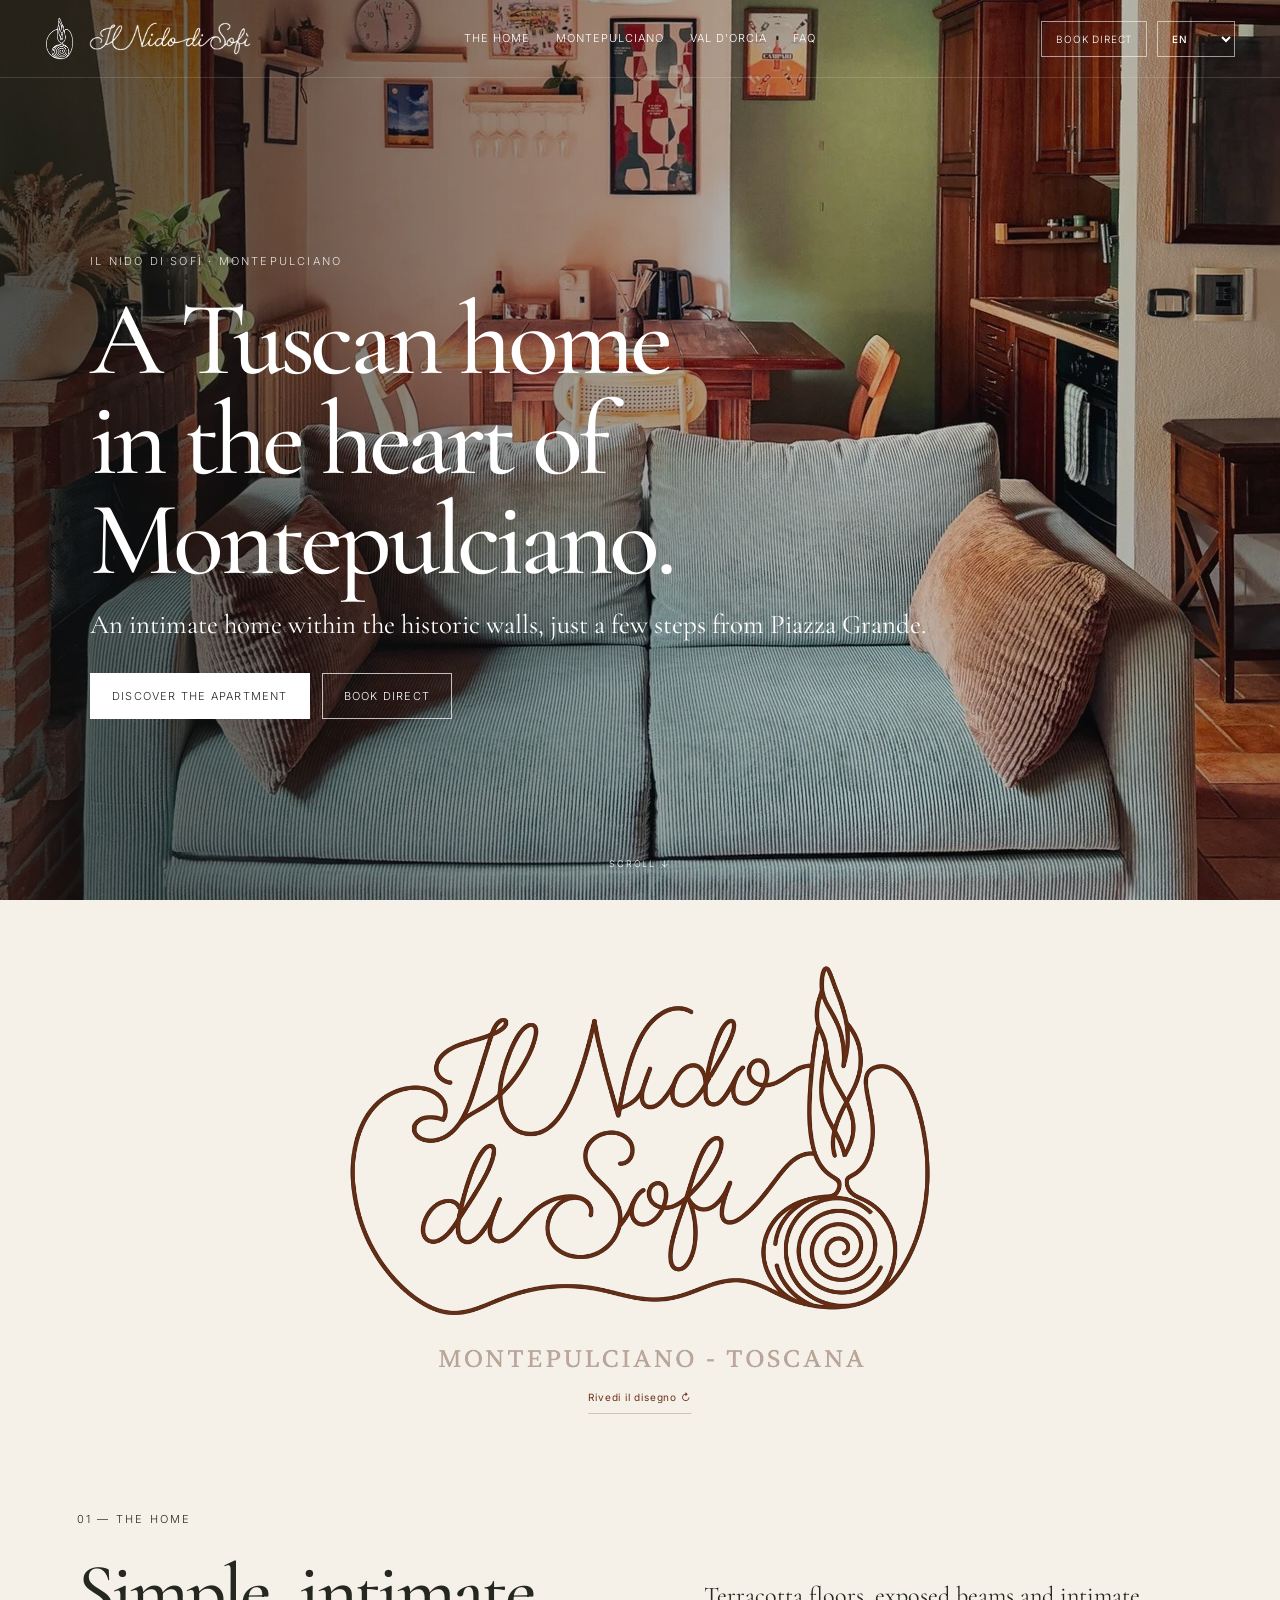
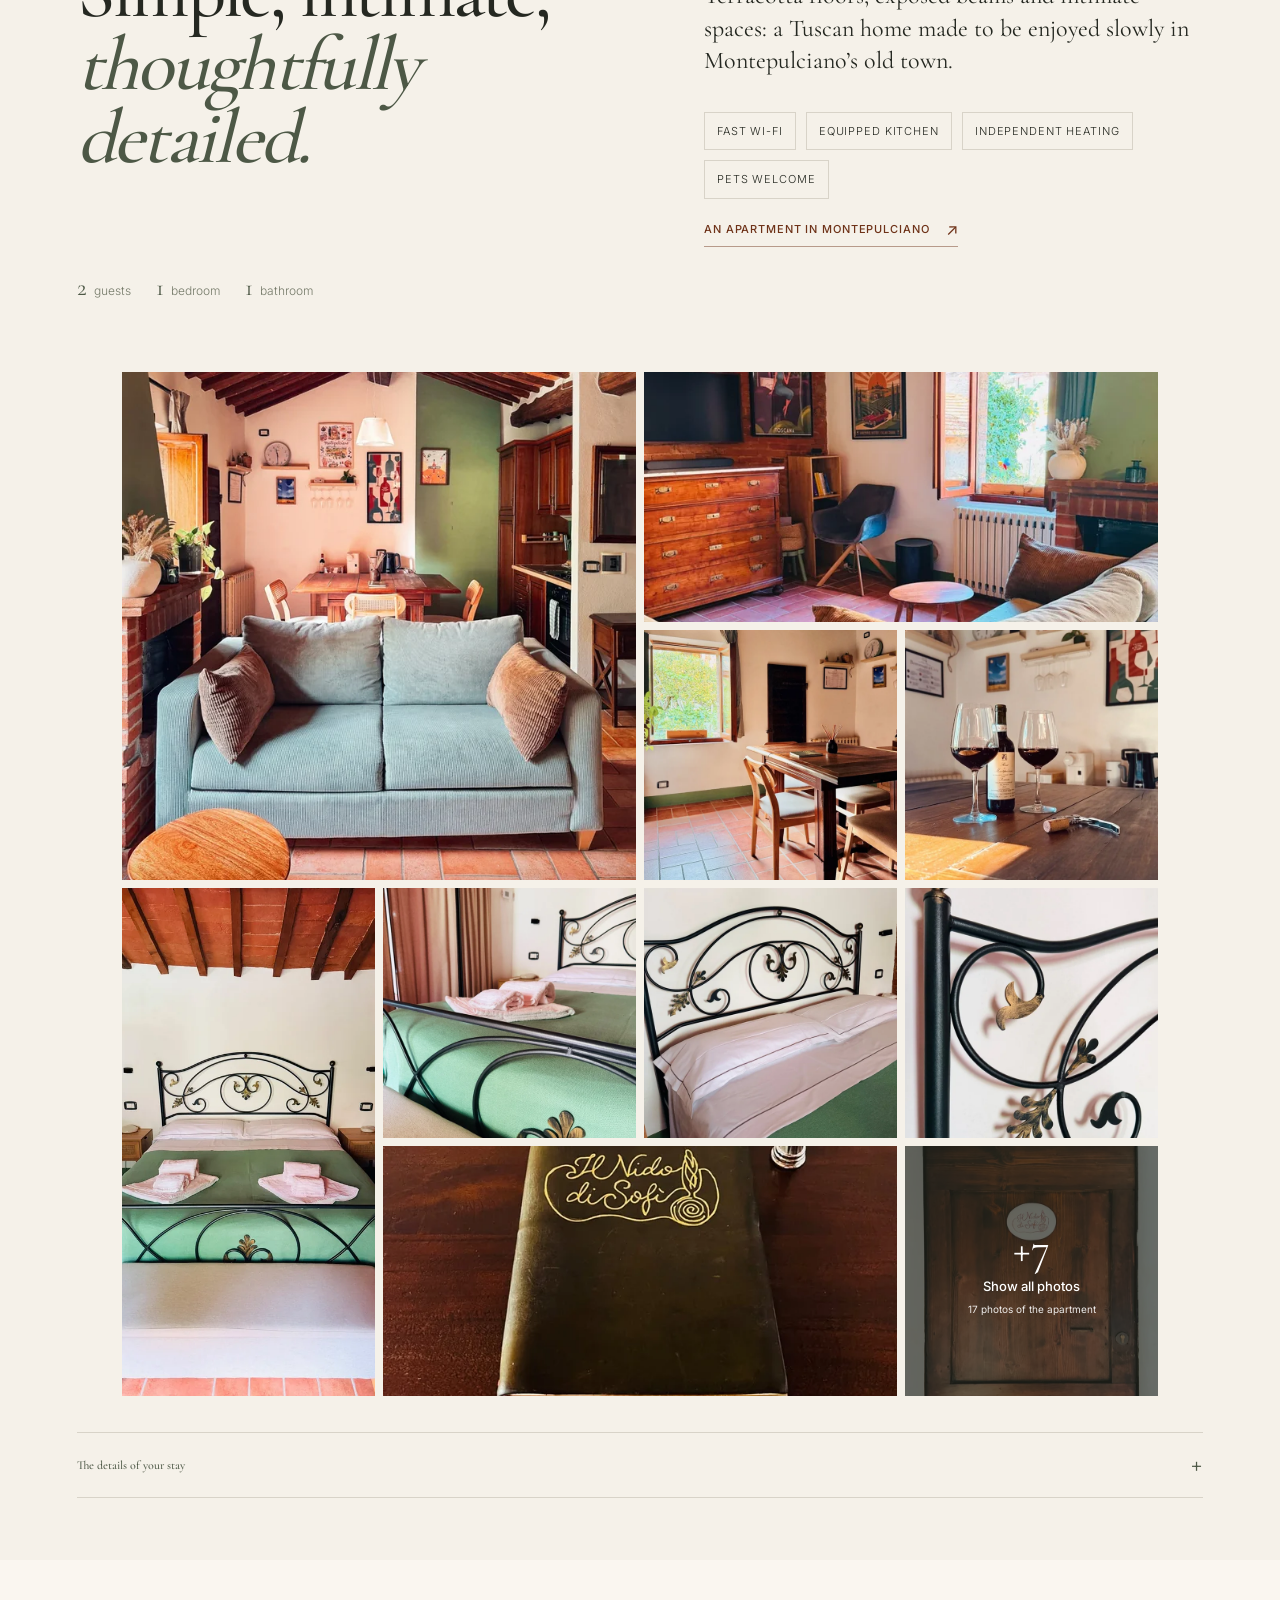
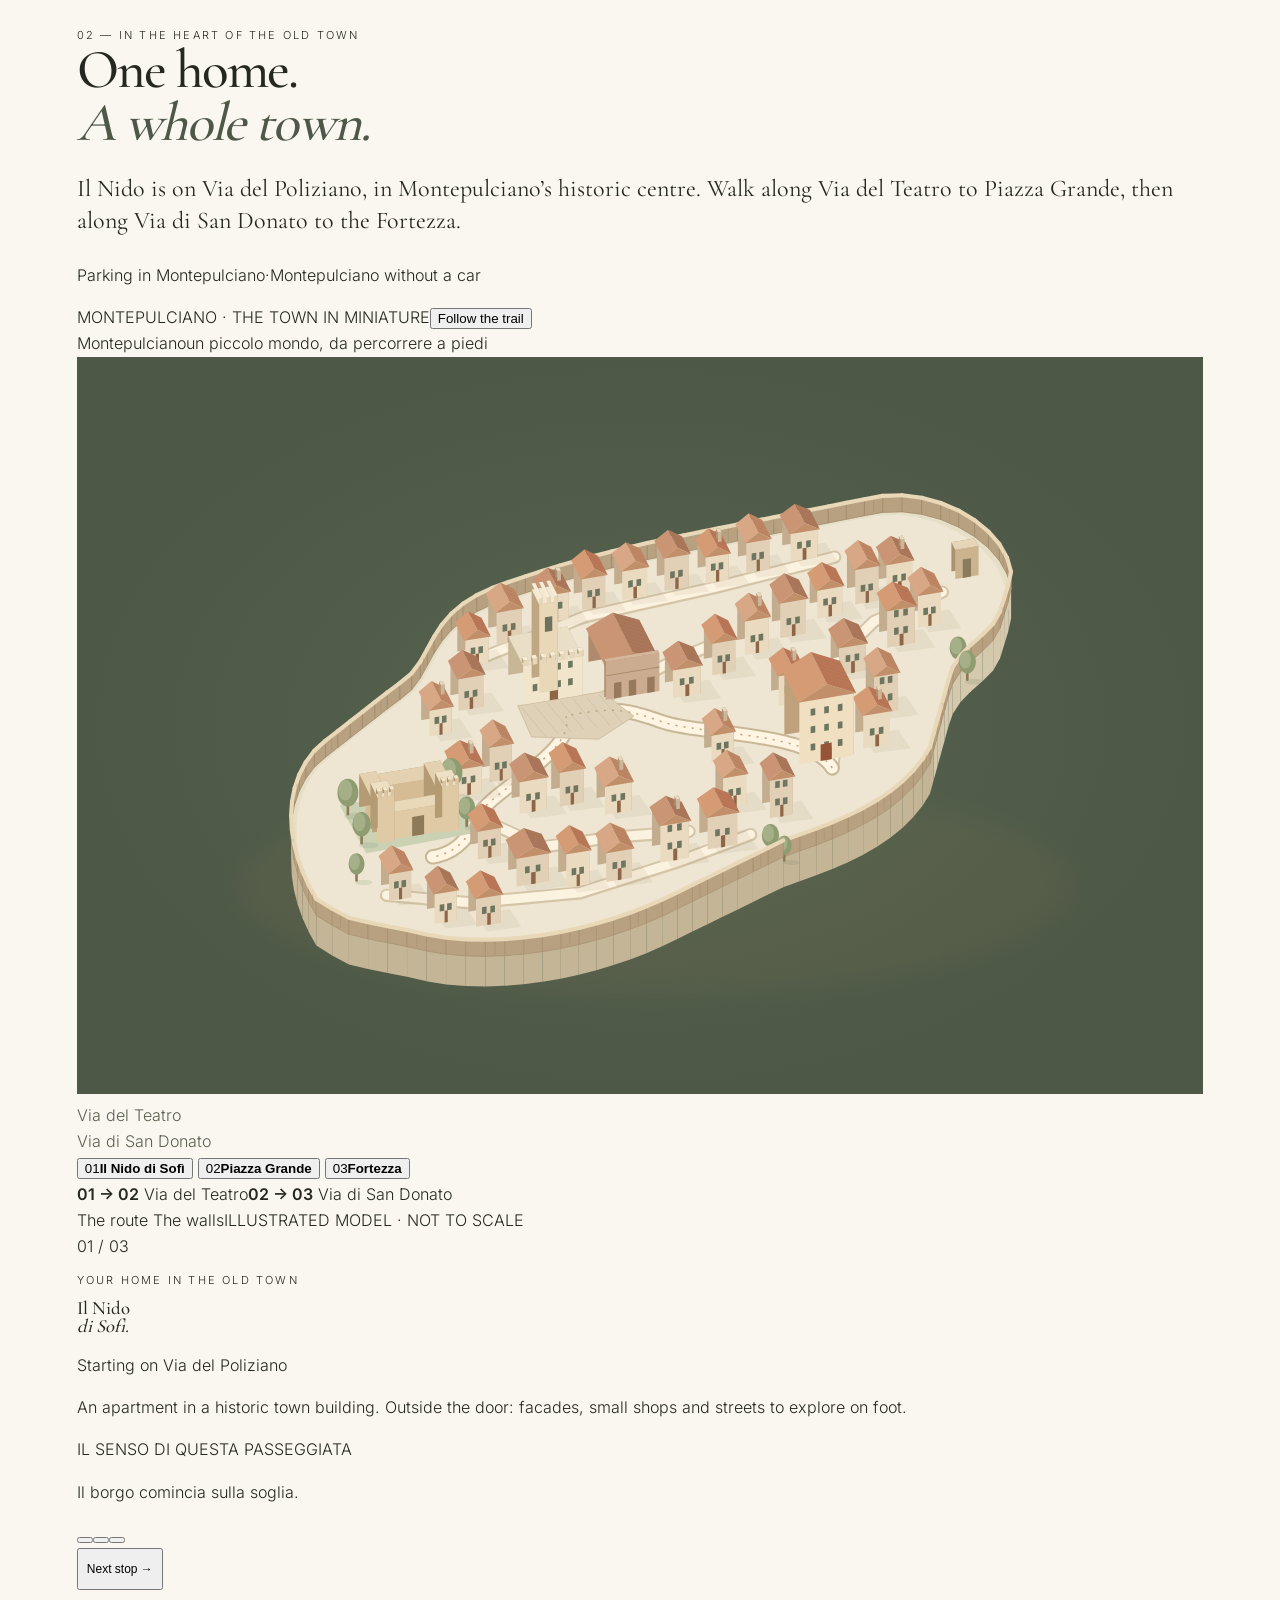
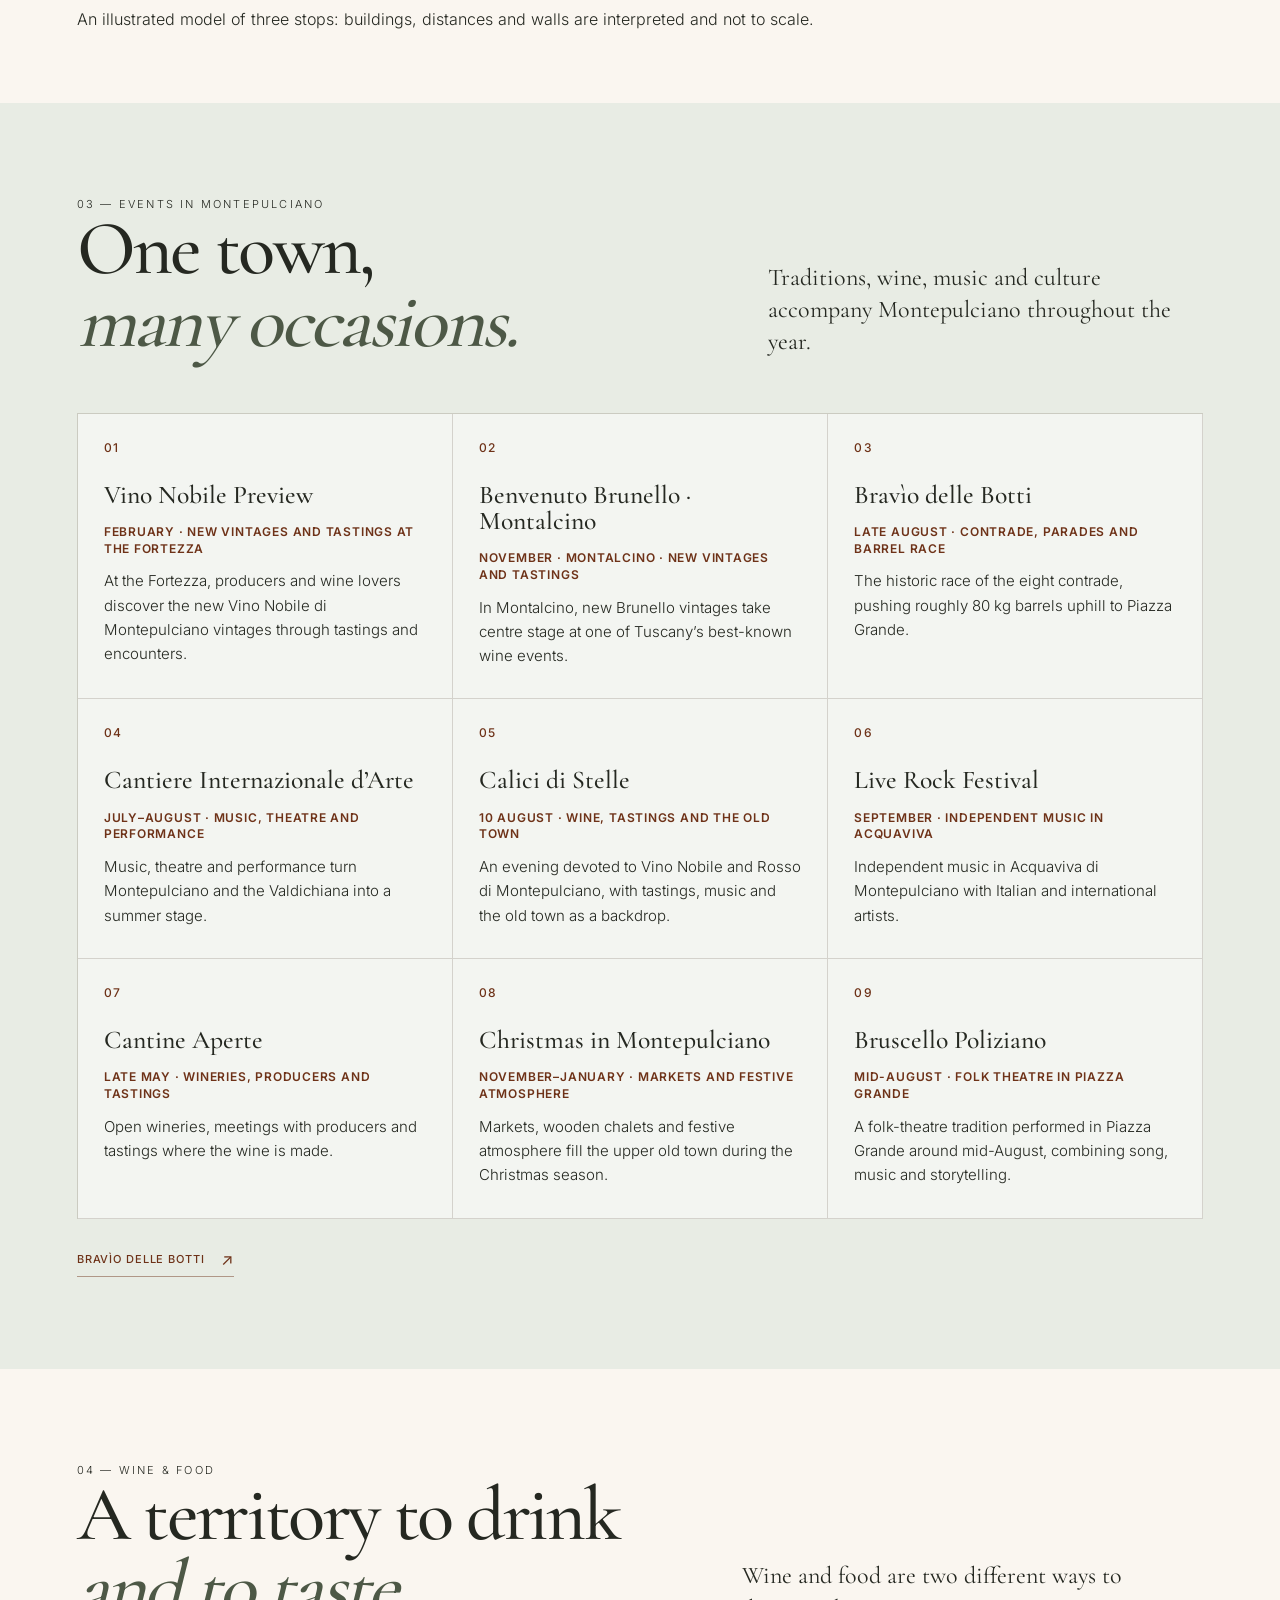
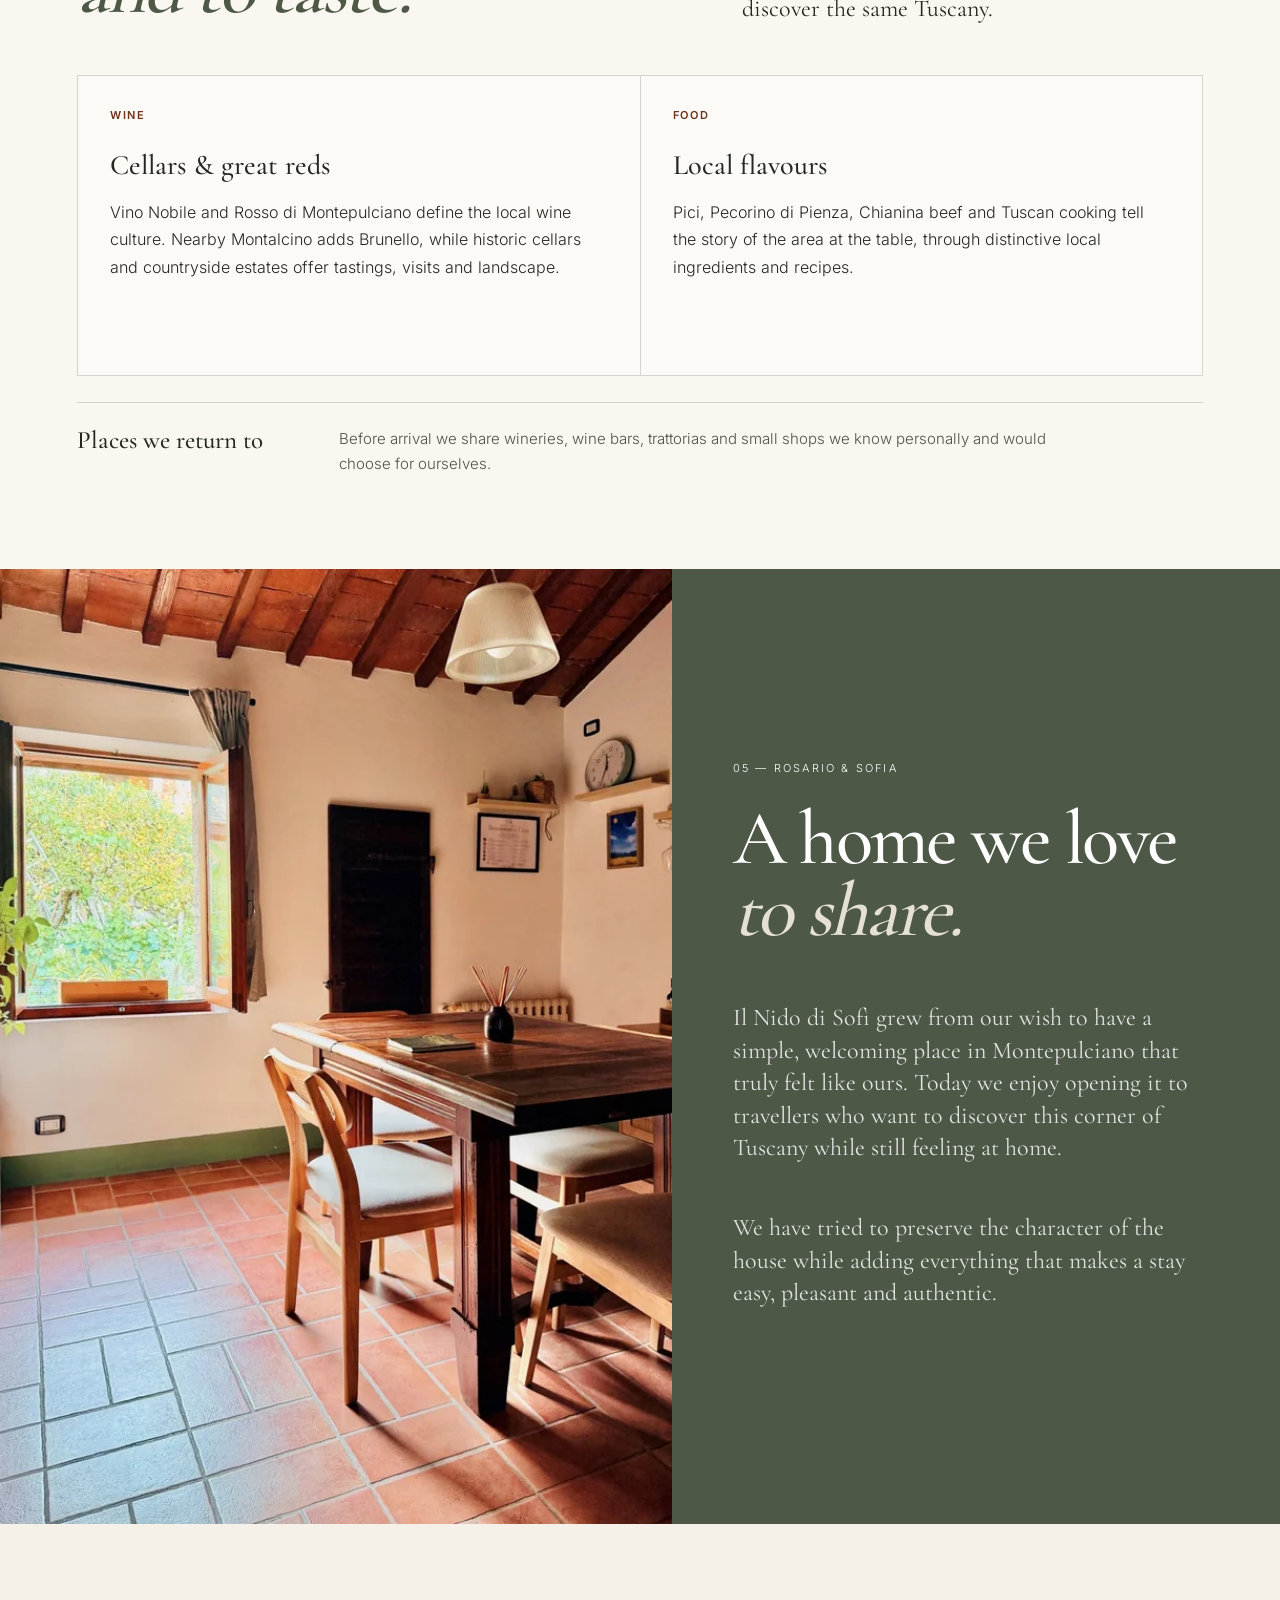
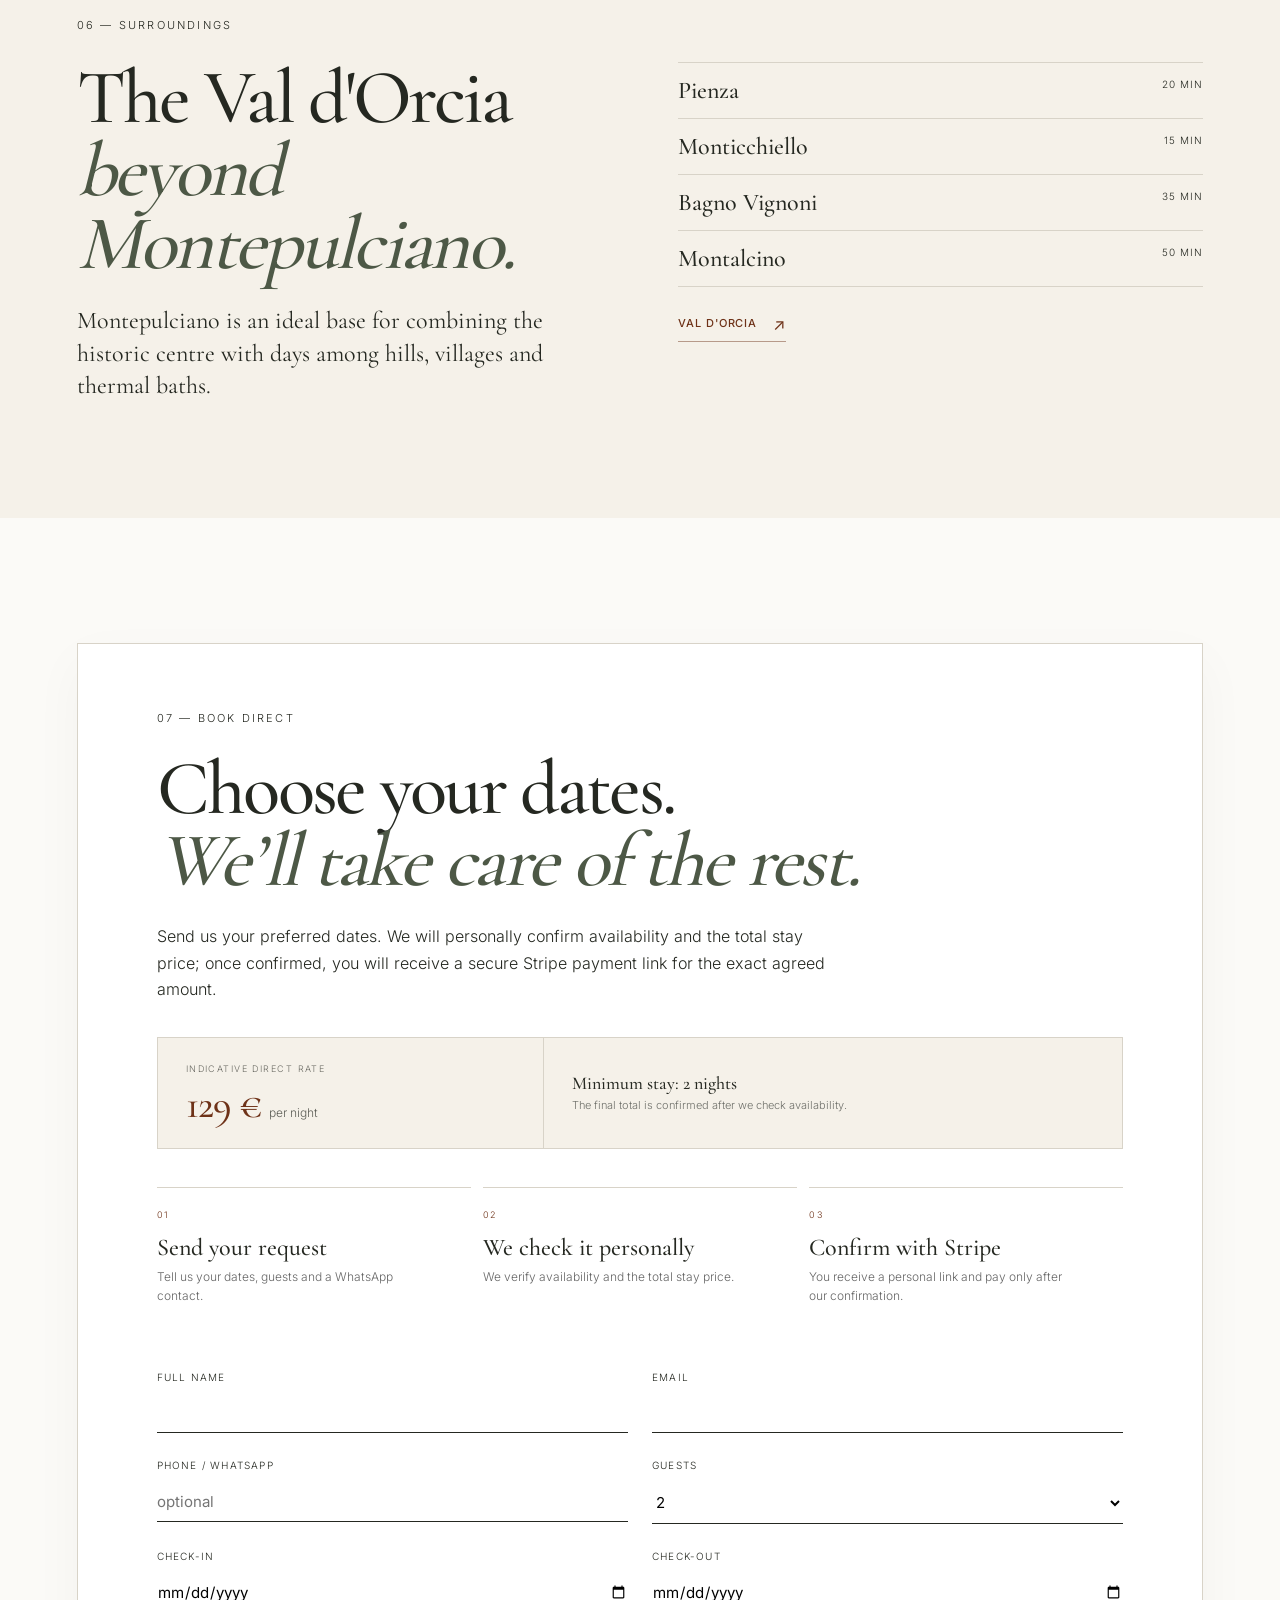
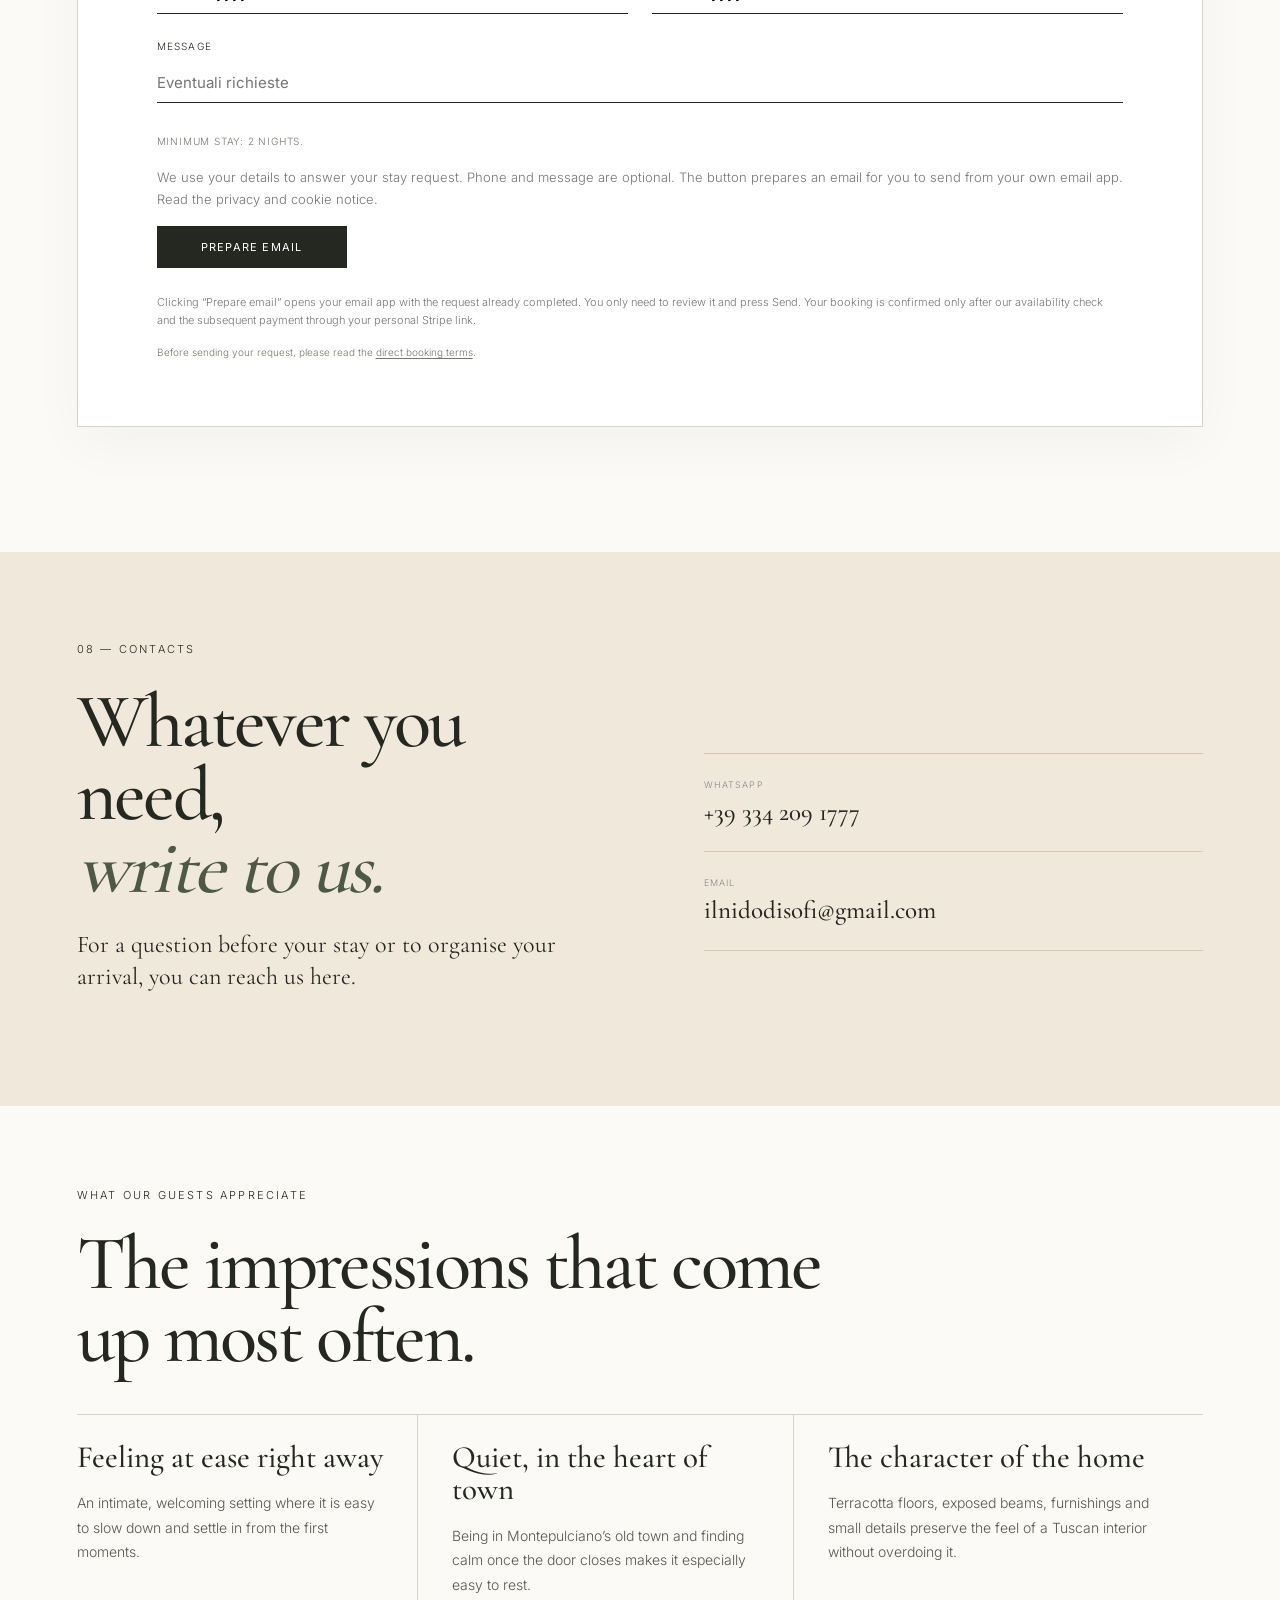
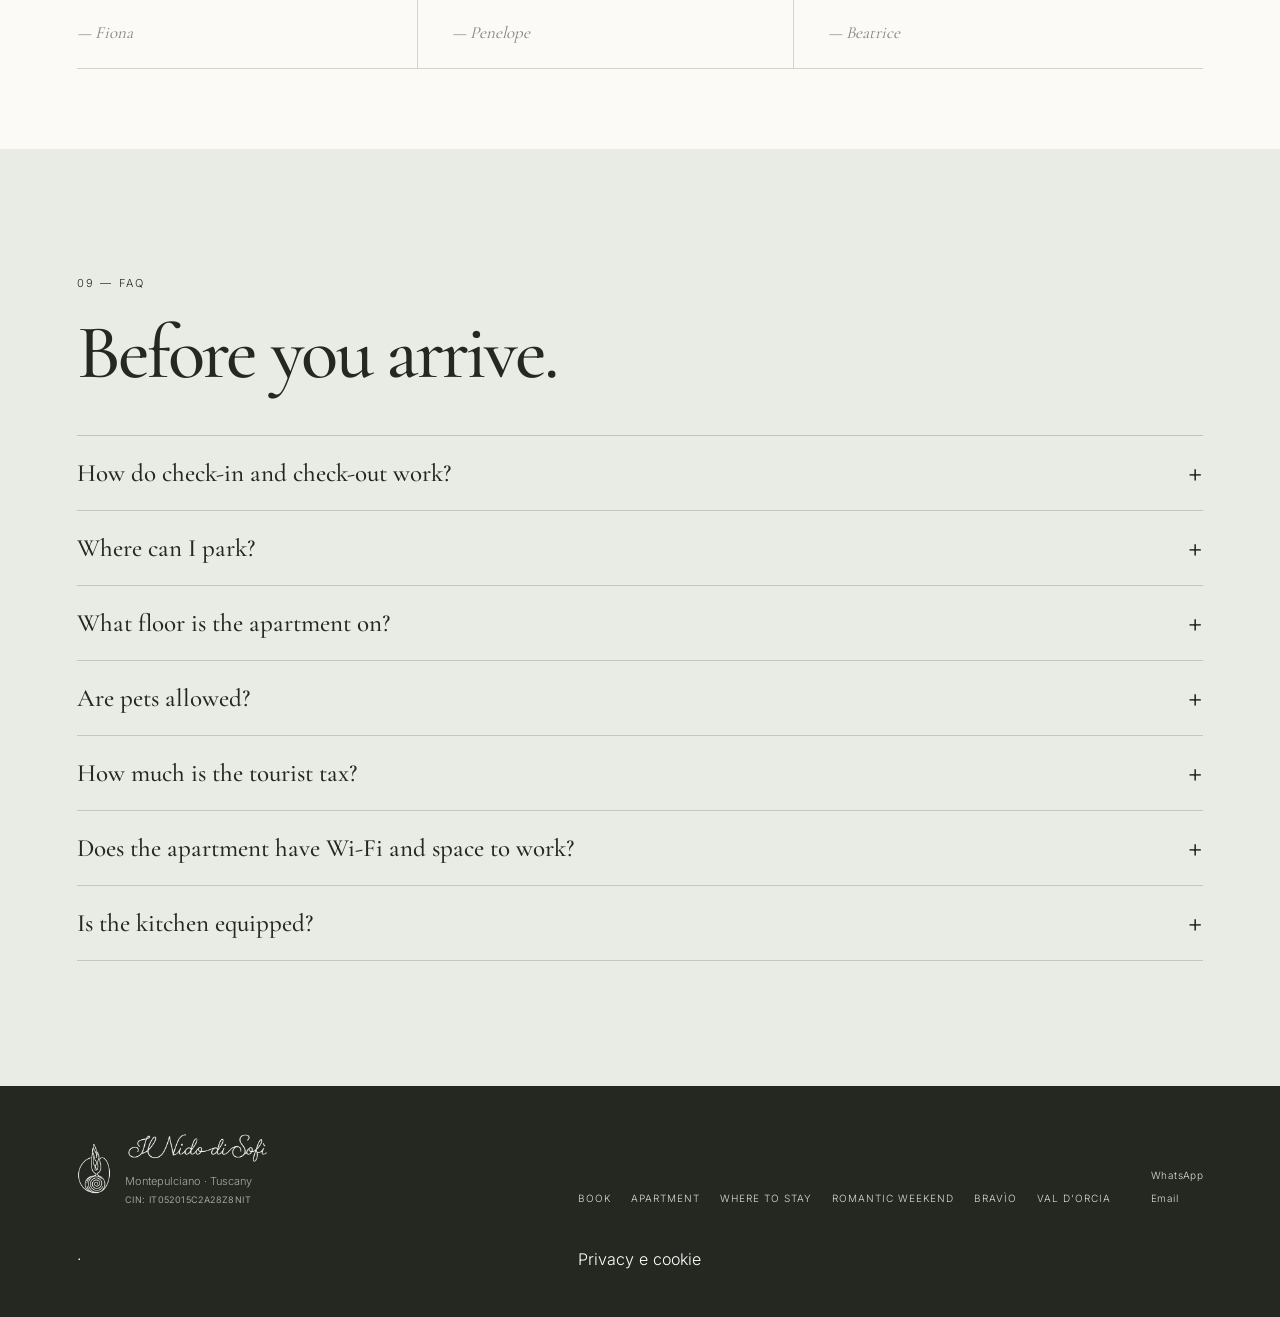
==== commit 5713ce69: "Improve mobile image delivery and Val d’Orcia travel guidance" ====
--- a/index.html
+++ b/index.html
@@ -11,20 +11,20 @@
   <meta name="description" content="Il Nido di Sofì a Montepulciano è un appartamento per 2 persone nel centro storico, a pochi passi da Piazza Grande e dalla Fortezza, con prenotazione diretta."><meta name="robots" content="index,follow,max-image-preview:large"><link rel="canonical" href="https://ilnidodisofi.it/">
   <meta property="og:type" content="website"><meta property="og:locale" content="it_IT"><meta property="og:site_name" content="Il Nido di Sofì"><meta property="og:title" content="Il Nido di Sofì a Montepulciano | Appartamento nel centro storico"><meta property="og:description" content="Il Nido di Sofì a Montepulciano è un appartamento per 2 persone nel centro storico, vicino a Piazza Grande e alla Fortezza."><meta property="og:url" content="https://ilnidodisofi.it/"><meta property="og:image" content="https://ilnidodisofi.it/assets/photos/hero.jpg"><meta property="og:image:alt" content="Soggiorno de Il Nido di Sofì a Montepulciano"><meta name="twitter:card" content="summary_large_image"><meta name="twitter:title" content="Il Nido di Sofì a Montepulciano | Appartamento nel centro storico"><meta name="twitter:description" content="Il Nido di Sofì a Montepulciano: appartamento per 2 persone nel centro storico, a pochi passi da Piazza Grande."><meta name="twitter:image" content="https://ilnidodisofi.it/assets/photos/hero.jpg">
   <script type="application/ld+json">{"@context":"https://schema.org","@graph":[{"@type":"WebSite","@id":"https://ilnidodisofi.it/#website","url":"https://ilnidodisofi.it/","name":"Il Nido di Sofì","inLanguage":"it"},{"@type":"WebPage","@id":"https://ilnidodisofi.it/#webpage","url":"https://ilnidodisofi.it/","name":"Il Nido di Sofì a Montepulciano | Appartamento nel centro storico","isPartOf":{"@id":"https://ilnidodisofi.it/#website"},"about":{"@id":"https://ilnidodisofi.it/#lodging"},"inLanguage":"it"},{"@type":"LodgingBusiness","@id":"https://ilnidodisofi.it/#lodging","name":"Il Nido di Sofì","url":"https://ilnidodisofi.it/","logo":"https://ilnidodisofi.it/assets/logo-mark.png","image":"https://ilnidodisofi.it/assets/photos/hero.jpg","description":"Il Nido di Sofì è un appartamento per 2 persone nel cuore del centro storico di Montepulciano, a pochi passi da Piazza Grande e dalla Fortezza.","telephone":"+39 334 209 1777","email":"ilnidodisofi@gmail.com","sameAs":["https://www.airbnb.it/rooms/1741914713406474771"],"address":{"@type":"PostalAddress","streetAddress":"Via del Poliziano 12","postalCode":"53045","addressLocality":"Montepulciano","addressRegion":"Toscana","addressCountry":"IT"}}]}</script>
-  <link rel="stylesheet" href="style.css?v=37"><script src="script.js?v=23" defer></script><script src="editorial.js?v=3" defer></script><script src="enrich.js?v=4" defer></script><script src="polish.js?v=1" defer></script><script src="numbering-fix.js?v=4" defer></script>
+  <link rel="stylesheet" href="style.css?v=37"><script src="script.js?v=23" defer></script><script src="editorial.js?v=3" defer></script><script src="enrich.js?v=4" defer></script><script src="polish.js?v=1" defer></script><script src="numbering-fix.js?v=5" defer></script><script src="numbering-fix-core.js?v=2" defer></script>
 <link rel="stylesheet" href="motion.css?v=20261029-v3">
 <script src="motion.js?v=20261029-v3" defer></script>
 <link rel="stylesheet" href="experience.css?v=20261029-v3">
 <script src="logo-pen-data.js?v=20261029-v3" defer></script><script src="experience.js?v=20261029-v3" defer></script>
-<link rel="stylesheet" href="borgo/style.css?v=20261029-v42"><link rel="stylesheet" href="compact.css?v=20261029-v42"><script src="borgo/scene.js?v=20261029-v42" defer></script><script src="borgo/walk.js?v=20261029-v42" defer></script><script src="compact.js?v=20261029-v42" defer></script><link rel="stylesheet" href="/assets/fonts/site.css">
+<link rel="stylesheet" href="borgo/style.css?v=20261029-v42"><link rel="stylesheet" href="compact.css?v=20261029-v42"><script src="borgo/scene.js?v=20261029-v42" defer></script><script src="borgo/walk.js?v=20261029-v42" defer></script><script src="compact.js?v=20261029-v42" defer></script><link rel="stylesheet" href="/assets/fonts/site.css?v=2">
 <script src="privacy-cookie/form-notice.js?v=1" defer></script>
 </head>
 <body>
-<header class="topbar"><a class="brand-lockup" href="#top" aria-label="Il Nido di Sofì"><img class="brand-mark" src="assets/logo-mark.png" alt=""><img class="brand-wordmark" src="assets/logo-wordmark.png" alt="Il Nido di Sofì"></a><nav aria-label="Navigazione principale"><a href="#casa" data-i18n="nav.home">La casa</a><a href="#montepulciano" data-i18n="nav.montepulciano">Montepulciano</a><a href="#valdorcia" data-i18n="nav.valdorcia">Val d'Orcia</a><a href="#faq" data-i18n="nav.faq">FAQ</a></nav><div class="top-actions"><a class="nav-cta" href="#prenota" data-i18n="nav.book">Prenota direttamente</a><label class="language-picker"><span class="sr-only" data-i18n="language.label">Lingua</span><select id="languageSelect" aria-label="Lingua"><option value="it">IT</option><option value="en">EN</option><option value="es">ES</option><option value="de">DE</option><option value="fr">FR</option><option value="ru">RU</option><option value="zh">中文</option></select></label></div></header>
+<header class="topbar"><a class="brand-lockup" href="#top" aria-label="Il Nido di Sofì"><img class="brand-mark" src="/assets/optimized/logo-mark.webp" alt="" width="448" height="667"><img class="brand-wordmark" src="/assets/optimized/logo-wordmark.webp" alt="Il Nido di Sofì" width="1815" height="426"></a><nav aria-label="Navigazione principale"><a href="#casa" data-i18n="nav.home">La casa</a><a href="#montepulciano" data-i18n="nav.montepulciano">Montepulciano</a><a href="#valdorcia" data-i18n="nav.valdorcia">Val d'Orcia</a><a href="#faq" data-i18n="nav.faq">FAQ</a></nav><div class="top-actions"><a class="nav-cta" href="#prenota" data-i18n="nav.book">Prenota direttamente</a><label class="language-picker"><span class="sr-only" data-i18n="language.label">Lingua</span><select id="languageSelect" aria-label="Lingua"><option value="it">IT</option><option value="en">EN</option><option value="es">ES</option><option value="de">DE</option><option value="fr">FR</option><option value="ru">RU</option><option value="zh">中文</option></select></label></div></header>
 <main id="top">
-<section class="hero"><img class="hero-photo" src="assets/photos/hero.jpg" alt="Soggiorno e cucina de Il Nido di Sofì a Montepulciano" fetchpriority="high"><div class="hero-overlay"></div><div class="hero-content"><p class="eyebrow light" data-i18n="hero.eyebrow">IL NIDO DI SOFÌ · MONTEPULCIANO</p><h1 data-i18n-html="hero.title">Una dimora<br>nel cuore di Montepulciano.</h1><p class="hero-sub" data-i18n="hero.subtitle">Autentica, intima e a pochi passi da Piazza Grande.</p><div class="hero-actions"><a class="button button-light" href="#casa" data-i18n="hero.discover">Scopri l'appartamento</a><a class="button button-ghost" href="#prenota" data-i18n="hero.book">Prenota direttamente</a></div></div><div class="scroll-note" data-i18n="hero.scroll">SCORRI ↓</div></section>
-<section id="logo" class="brand-showcase v3-logo-section" aria-label="Il Nido di Sofì — il nostro logo"><div class="v3-logo-art"><img class="v3-logo-original" src="assets/logo-large.png" alt="Il Nido di Sofì — Montepulciano, Toscana"></div><button class="v3-logo-replay" type="button" hidden>Rivedi il disegno ↻</button></section>
-<section class="story section" id="casa"><div class="section-kicker" data-i18n="home.kicker">01 — LA CASA</div><div class="story-grid"><div><h2 data-i18n-html="home.title">Semplice, raccolta,<br><em>curata nei dettagli.</em></h2></div><div><p class="lead" data-i18n="home.lead">Pavimenti in terracotta, travi a vista e spazi raccolti.</p><div class="amenities"><span data-i18n="amenities.wifi">Wi-Fi veloce</span><span data-i18n="amenities.kitchen">Cucina attrezzata</span><span data-i18n="amenities.heating">Riscaldamento autonomo</span><span data-i18n="amenities.pets">Animali ammessi</span></div><a class="home-context-link" href="/montepulciano/" data-i18n="discover.apartment.title">Appartamento a Montepulciano</a></div></div><p class="home-facts"><span><b>2</b> <span data-i18n="facts.guests">ospiti</span></span><span><b>1</b> <span data-i18n="facts.bedroom">camera</span></span><span><b>1</b> <span data-i18n="facts.bathroom">bagno</span></span></p><div class="gallery-v2 section-tight house-gallery" style="margin-top:clamp(36px,6vw,70px)" aria-label="Galleria fotografica de Il Nido di Sofì"><button class="gallery-photo gallery-photo--feature" type="button" data-lightbox="assets/photos/hero.jpg" aria-label="Apri foto principale del soggiorno"><img src="assets/photos/hero.jpg" alt="Soggiorno e cucina de Il Nido di Sofì" loading="lazy"></button><button class="gallery-photo gallery-photo--wide" type="button" data-lightbox="assets/photos/living-02.jpg" aria-label="Apri foto del soggiorno"><img src="assets/photos/living-02.jpg" alt="Soggiorno con camino e finestra" loading="lazy"></button><button class="gallery-photo" type="button" data-lightbox="assets/photos/living-03.jpg" aria-label="Apri foto della zona pranzo"><img src="assets/photos/living-03.jpg" alt="Zona pranzo luminosa" loading="lazy"></button><button class="gallery-photo" type="button" data-lightbox="assets/photos/wine-detail.jpg" aria-label="Apri dettaglio del vino"><img src="assets/photos/wine-detail.jpg" alt="Dettaglio con vino Nobile di Montepulciano" loading="lazy"></button><button class="gallery-photo gallery-photo--tall" type="button" data-lightbox="assets/photos/bedroom-01.jpg" aria-label="Apri foto della camera"><img src="assets/photos/bedroom-01.jpg" alt="Camera matrimoniale" loading="lazy"></button><button class="gallery-photo" type="button" data-lightbox="assets/photos/bedroom-02.jpg" aria-label="Apri dettaglio della camera"><img src="assets/photos/bedroom-02.jpg" alt="Letto matrimoniale e biancheria" loading="lazy"></button><button class="gallery-photo" type="button" data-lightbox="assets/photos/bedroom-03.jpg" aria-label="Apri dettaglio del letto"><img src="assets/photos/bedroom-03.jpg" alt="Dettaglio del letto in ferro battuto" loading="lazy"></button><button class="gallery-photo" type="button" data-lightbox="assets/photos/bedroom-detail.jpg" aria-label="Apri dettaglio della testiera"><img src="assets/photos/bedroom-detail.jpg" alt="Dettaglio artigianale della testiera" loading="lazy"></button><button class="gallery-photo gallery-photo--wide" type="button" data-lightbox="assets/photos/guestbook.jpg" aria-label="Apri foto del guestbook"><img src="assets/photos/guestbook.jpg" alt="Guestbook de Il Nido di Sofì" loading="lazy"></button><button data-photo-expand aria-expanded="false" class="gallery-photo" type="button" data-lightbox="assets/photos/entrance-door.jpg" aria-label="Mostra tutte le 17 foto"><img src="assets/photos/entrance-door.jpg" alt="Porta d'ingresso in legno" loading="lazy"><span class="gallery-more"><span class="gallery-more-symbol" aria-hidden="true">+7</span><strong data-v4="morePhotos">Mostra tutte le foto</strong><span data-v4="photoCount">17 immagini della casa</span></span></button><button hidden data-gallery-extra class="gallery-photo" type="button" data-lightbox="assets/photos/coffee-corner.jpg" aria-label="Apri foto dell'angolo caffè"><img src="assets/photos/coffee-corner.jpg" alt="Angolo caffè e tè" loading="lazy"></button><button hidden data-gallery-extra class="gallery-photo gallery-photo--tall" type="button" data-lightbox="assets/photos/bathroom.jpg" aria-label="Apri foto del bagno"><img src="assets/photos/bathroom.jpg" alt="Bagno de Il Nido di Sofì" loading="lazy"></button><button hidden data-gallery-extra class="gallery-photo" type="button" data-lightbox="assets/photos/shower.jpg" aria-label="Apri foto della doccia"><img src="assets/photos/shower.jpg" alt="Doccia del bagno" loading="lazy"></button><button hidden data-gallery-extra class="gallery-photo" type="button" data-lightbox="assets/photos/bathroom-sink-detail.jpg" aria-label="Apri dettaglio del lavabo"><img src="assets/photos/bathroom-sink-detail.jpg" alt="Dettaglio del lavabo" loading="lazy"></button><button hidden data-gallery-extra class="gallery-photo" type="button" data-lightbox="assets/photos/wardrobe.jpg" aria-label="Apri foto dell'armadio"><img src="assets/photos/wardrobe.jpg" alt="Armadio della camera" loading="lazy"></button><button hidden data-gallery-extra class="gallery-photo" type="button" data-lightbox="assets/photos/amenities-hairdryer-iron.jpg" aria-label="Apri foto dei servizi"><img src="assets/photos/amenities-hairdryer-iron.jpg" alt="Asciugacapelli e ferro da stiro a disposizione" loading="lazy"></button><button hidden data-gallery-extra class="gallery-photo" type="button" data-lightbox="assets/photos/first-aid.jpg" aria-label="Apri foto del kit di primo soccorso"><img src="assets/photos/first-aid.jpg" alt="Kit di primo soccorso" loading="lazy"></button></div><div class="gallery-collapse-wrap" hidden><button type="button" class="gallery-collapse" data-v4="fewerPhotos">Mostra solo le prime 10 foto ↑</button></div><details class="home-details"><summary><span data-v4="homeDetails">I dettagli del soggiorno</span></summary><div class="stay-value" id="pensato-per-due"><div class="stay-details-kicker" data-value="kicker">UN SOGGIORNO PENSATO PER DUE</div><div class="stay-value-head"><h3 data-value-html="title">La cura si vede<br><em>nelle piccole cose.</em></h3><p class="lead" data-value="lead"></p></div><div class="stay-value-grid"><article><span>01</span><h3 data-value="c1t"></h3><p data-value="c1p"></p></article><article><span>02</span><h3 data-value="c2t"></h3><p data-value="c2p"></p></article><article><span>03</span><h3 data-value="c3t"></h3><p data-value="c3p"></p></article><article><span>04</span><h3 data-value="c4t"></h3><p data-value="c4p"></p></article></div><div class="stay-value-history"><div><span class="eyebrow" data-value="historyKicker"></span><h3 data-value="historyTitle"></h3></div><p data-value="historyText"></p></div><div class="stay-value-essentials"><span data-value="essentialsLabel"></span><p data-value="essentials"></p></div><a class="home-context-link" href="/weekend-romantico-montepulciano/" data-i18n="discover.romantic.title">Weekend romantico</a></div></details></section>
+<section class="hero"><img class="hero-photo" src="/assets/optimized/hero-1280.webp" alt="Soggiorno e cucina de Il Nido di Sofì a Montepulciano" fetchpriority="high" srcset="/assets/optimized/hero-640.webp 640w, /assets/optimized/hero-1280.webp 1280w" sizes="100vw" width="1502" height="1973" decoding="async"><div class="hero-overlay"></div><div class="hero-content"><p class="eyebrow light" data-i18n="hero.eyebrow">IL NIDO DI SOFÌ · MONTEPULCIANO</p><h1 data-i18n-html="hero.title">Una dimora<br>nel cuore di Montepulciano.</h1><p class="hero-sub" data-i18n="hero.subtitle">Autentica, intima e a pochi passi da Piazza Grande.</p><div class="hero-actions"><a class="button button-light" href="#casa" data-i18n="hero.discover">Scopri l'appartamento</a><a class="button button-ghost" href="#prenota" data-i18n="hero.book">Prenota direttamente</a></div></div><div class="scroll-note" data-i18n="hero.scroll">SCORRI ↓</div></section>
+<section id="logo" class="brand-showcase v3-logo-section" aria-label="Il Nido di Sofì — il nostro logo"><div class="v3-logo-art"><img class="v3-logo-original" src="/assets/optimized/logo-large.webp" alt="Il Nido di Sofì — Montepulciano, Toscana" width="1108" height="784"></div><button class="v3-logo-replay" type="button" hidden>Rivedi il disegno ↻</button></section>
+<section class="story section" id="casa"><div class="section-kicker" data-i18n="home.kicker">01 — LA CASA</div><div class="story-grid"><div><h2 data-i18n-html="home.title">Semplice, raccolta,<br><em>curata nei dettagli.</em></h2></div><div><p class="lead" data-i18n="home.lead">Pavimenti in terracotta, travi a vista e spazi raccolti.</p><div class="amenities"><span data-i18n="amenities.wifi">Wi-Fi veloce</span><span data-i18n="amenities.kitchen">Cucina attrezzata</span><span data-i18n="amenities.heating">Riscaldamento autonomo</span><span data-i18n="amenities.pets">Animali ammessi</span></div><a class="home-context-link" href="/montepulciano/" data-i18n="discover.apartment.title">Appartamento a Montepulciano</a></div></div><p class="home-facts"><span><b>2</b> <span data-i18n="facts.guests">ospiti</span></span><span><b>1</b> <span data-i18n="facts.bedroom">camera</span></span><span><b>1</b> <span data-i18n="facts.bathroom">bagno</span></span></p><div class="gallery-v2 section-tight house-gallery" style="margin-top:clamp(36px,6vw,70px)" aria-label="Galleria fotografica de Il Nido di Sofì"><button class="gallery-photo gallery-photo--feature" type="button" data-lightbox="assets/photos/hero.jpg" aria-label="Apri foto principale del soggiorno"><img src="/assets/optimized/hero-1280.webp" alt="Soggiorno e cucina de Il Nido di Sofì" loading="lazy" srcset="/assets/optimized/hero-640.webp 640w, /assets/optimized/hero-1280.webp 1280w" sizes="(max-width: 700px) 90vw, 50vw" width="1502" height="1973" decoding="async"></button><button class="gallery-photo gallery-photo--wide" type="button" data-lightbox="assets/photos/living-02.jpg" aria-label="Apri foto del soggiorno"><img src="/assets/optimized/living-02-1280.webp" alt="Soggiorno con camino e finestra" loading="lazy" srcset="/assets/optimized/living-02-640.webp 640w, /assets/optimized/living-02-1280.webp 1280w" sizes="(max-width: 700px) 90vw, 50vw" width="1350" height="1800" decoding="async"></button><button class="gallery-photo" type="button" data-lightbox="assets/photos/living-03.jpg" aria-label="Apri foto della zona pranzo"><img src="/assets/optimized/living-03-1266.webp" alt="Zona pranzo luminosa" loading="lazy" srcset="/assets/optimized/living-03-640.webp 640w, /assets/optimized/living-03-1266.webp 1266w" sizes="(max-width: 700px) 90vw, 50vw" width="1266" height="1800" decoding="async"></button><button class="gallery-photo" type="button" data-lightbox="assets/photos/wine-detail.jpg" aria-label="Apri dettaglio del vino"><img src="/assets/optimized/wine-detail-896.webp" alt="Dettaglio con vino Nobile di Montepulciano" loading="lazy" srcset="/assets/optimized/wine-detail-640.webp 640w, /assets/optimized/wine-detail-896.webp 896w" sizes="(max-width: 700px) 90vw, 50vw" width="896" height="1195" decoding="async"></button><button class="gallery-photo gallery-photo--tall" type="button" data-lightbox="assets/photos/bedroom-01.jpg" aria-label="Apri foto della camera"><img src="/assets/optimized/bedroom-01-1280.webp" alt="Camera matrimoniale" loading="lazy" srcset="/assets/optimized/bedroom-01-640.webp 640w, /assets/optimized/bedroom-01-1280.webp 1280w" sizes="(max-width: 700px) 90vw, 50vw" width="1350" height="1800" decoding="async"></button><button class="gallery-photo" type="button" data-lightbox="assets/photos/bedroom-02.jpg" aria-label="Apri dettaglio della camera"><img src="/assets/optimized/bedroom-02-1280.webp" alt="Letto matrimoniale e biancheria" loading="lazy" srcset="/assets/optimized/bedroom-02-640.webp 640w, /assets/optimized/bedroom-02-1280.webp 1280w" sizes="(max-width: 700px) 90vw, 50vw" width="1350" height="1800" decoding="async"></button><button class="gallery-photo" type="button" data-lightbox="assets/photos/bedroom-03.jpg" aria-label="Apri dettaglio del letto"><img src="/assets/optimized/bedroom-03-1280.webp" alt="Dettaglio del letto in ferro battuto" loading="lazy" srcset="/assets/optimized/bedroom-03-640.webp 640w, /assets/optimized/bedroom-03-1280.webp 1280w" sizes="(max-width: 700px) 90vw, 50vw" width="1350" height="1800" decoding="async"></button><button class="gallery-photo" type="button" data-lightbox="assets/photos/bedroom-detail.jpg" aria-label="Apri dettaglio della testiera"><img src="/assets/optimized/bedroom-detail-1280.webp" alt="Dettaglio artigianale della testiera" loading="lazy" srcset="/assets/optimized/bedroom-detail-640.webp 640w, /assets/optimized/bedroom-detail-1280.webp 1280w" sizes="(max-width: 700px) 90vw, 50vw" width="1350" height="1800" decoding="async"></button><button class="gallery-photo gallery-photo--wide" type="button" data-lightbox="assets/photos/guestbook.jpg" aria-label="Apri foto del guestbook"><img src="/assets/optimized/guestbook-1280.webp" alt="Guestbook de Il Nido di Sofì" loading="lazy" srcset="/assets/optimized/guestbook-640.webp 640w, /assets/optimized/guestbook-1280.webp 1280w" sizes="(max-width: 700px) 90vw, 50vw" width="1350" height="1800" decoding="async"></button><button data-photo-expand aria-expanded="false" class="gallery-photo" type="button" data-lightbox="assets/photos/entrance-door.jpg" aria-label="Mostra tutte le 17 foto"><img src="/assets/optimized/entrance-door-1280.webp" alt="Porta d'ingresso in legno" loading="lazy" srcset="/assets/optimized/entrance-door-640.webp 640w, /assets/optimized/entrance-door-1280.webp 1280w" sizes="(max-width: 700px) 90vw, 50vw" width="1350" height="1800" decoding="async"><span class="gallery-more"><span class="gallery-more-symbol" aria-hidden="true">+7</span><strong data-v4="morePhotos">Mostra tutte le foto</strong><span data-v4="photoCount">17 immagini della casa</span></span></button><button hidden data-gallery-extra class="gallery-photo" type="button" data-lightbox="assets/photos/coffee-corner.jpg" aria-label="Apri foto dell'angolo caffè"><img src="/assets/optimized/coffee-corner-1280.webp" alt="Angolo caffè e tè" loading="lazy" srcset="/assets/optimized/coffee-corner-640.webp 640w, /assets/optimized/coffee-corner-1280.webp 1280w" sizes="(max-width: 700px) 90vw, 50vw" width="1350" height="1800" decoding="async"></button><button hidden data-gallery-extra class="gallery-photo gallery-photo--tall" type="button" data-lightbox="assets/photos/bathroom.jpg" aria-label="Apri foto del bagno"><img src="/assets/optimized/bathroom-1280.webp" alt="Bagno de Il Nido di Sofì" loading="lazy" srcset="/assets/optimized/bathroom-640.webp 640w, /assets/optimized/bathroom-1280.webp 1280w" sizes="(max-width: 700px) 90vw, 50vw" width="1350" height="1800" decoding="async"></button><button hidden data-gallery-extra class="gallery-photo" type="button" data-lightbox="assets/photos/shower.jpg" aria-label="Apri foto della doccia"><img src="/assets/optimized/shower-1280.webp" alt="Doccia del bagno" loading="lazy" srcset="/assets/optimized/shower-640.webp 640w, /assets/optimized/shower-1280.webp 1280w" sizes="(max-width: 700px) 90vw, 50vw" width="1350" height="1800" decoding="async"></button><button hidden data-gallery-extra class="gallery-photo" type="button" data-lightbox="assets/photos/bathroom-sink-detail.jpg" aria-label="Apri dettaglio del lavabo"><img src="/assets/optimized/bathroom-sink-detail-1280.webp" alt="Dettaglio del lavabo" loading="lazy" srcset="/assets/optimized/bathroom-sink-detail-640.webp 640w, /assets/optimized/bathroom-sink-detail-1280.webp 1280w" sizes="(max-width: 700px) 90vw, 50vw" width="1350" height="1800" decoding="async"></button><button hidden data-gallery-extra class="gallery-photo" type="button" data-lightbox="assets/photos/wardrobe.jpg" aria-label="Apri foto dell'armadio"><img src="/assets/optimized/wardrobe-1280.webp" alt="Armadio della camera" loading="lazy" srcset="/assets/optimized/wardrobe-640.webp 640w, /assets/optimized/wardrobe-1280.webp 1280w" sizes="(max-width: 700px) 90vw, 50vw" width="1350" height="1800" decoding="async"></button><button hidden data-gallery-extra class="gallery-photo" type="button" data-lightbox="assets/photos/amenities-hairdryer-iron.jpg" aria-label="Apri foto dei servizi"><img src="/assets/optimized/amenities-hairdryer-iron-1280.webp" alt="Asciugacapelli e ferro da stiro a disposizione" loading="lazy" srcset="/assets/optimized/amenities-hairdryer-iron-640.webp 640w, /assets/optimized/amenities-hairdryer-iron-1280.webp 1280w" sizes="(max-width: 700px) 90vw, 50vw" width="1368" height="1800" decoding="async"></button><button hidden data-gallery-extra class="gallery-photo" type="button" data-lightbox="assets/photos/first-aid.jpg" aria-label="Apri foto del kit di primo soccorso"><img src="/assets/optimized/first-aid-1280.webp" alt="Kit di primo soccorso" loading="lazy" srcset="/assets/optimized/first-aid-640.webp 640w, /assets/optimized/first-aid-1280.webp 1280w" sizes="(max-width: 700px) 90vw, 50vw" width="1350" height="1800" decoding="async"></button></div><div class="gallery-collapse-wrap" hidden><button type="button" class="gallery-collapse" data-v4="fewerPhotos">Mostra solo le prime 10 foto ↑</button></div><details class="home-details"><summary><span data-v4="homeDetails">I dettagli del soggiorno</span></summary><div class="stay-value" id="pensato-per-due"><div class="stay-details-kicker" data-value="kicker">UN SOGGIORNO PENSATO PER DUE</div><div class="stay-value-head"><h3 data-value-html="title">La cura si vede<br><em>nelle piccole cose.</em></h3><p class="lead" data-value="lead"></p></div><div class="stay-value-grid"><article><span>01</span><h3 data-value="c1t"></h3><p data-value="c1p"></p></article><article><span>02</span><h3 data-value="c2t"></h3><p data-value="c2p"></p></article><article><span>03</span><h3 data-value="c3t"></h3><p data-value="c3p"></p></article><article><span>04</span><h3 data-value="c4t"></h3><p data-value="c4p"></p></article></div><div class="stay-value-history"><div><span class="eyebrow" data-value="historyKicker"></span><h3 data-value="historyTitle"></h3></div><p data-value="historyText"></p></div><div class="stay-value-essentials"><span data-value="essentialsLabel"></span><p data-value="essentials"></p></div><a class="home-context-link" href="/weekend-romantico-montepulciano/" data-i18n="discover.romantic.title">Weekend romantico</a></div></details></section>
 <section class="borgo-section section" id="montepulciano"><span id="posizione" class="anchor-target" aria-hidden="true"></span><div class="section-kicker" data-v4="borgoKicker">02 — NEL CUORE DEL BORGO</div><div class="borgo-heading"><h2 data-v4-html="borgoTitle">Una casa.<br><em>Un intero borgo.</em></h2><div><p class="lead" data-v4="borgoLead">Il Nido è in Via del Poliziano, nel centro storico di Montepulciano. Da qui raggiungi Piazza Grande lungo Via del Teatro, poi la Fortezza lungo Via di San Donato.</p><p class="borgo-links"><a href="/parcheggi-montepulciano/" data-i18n="practical.parking">Parcheggi a Montepulciano</a><span aria-hidden="true">·</span><a href="/montepulciano-senza-auto/" data-i18n="practical.walking">Montepulciano senza auto</a></p></div></div><section class="experience" id="borgo-walk" aria-label="Passeggiata nel centro storico di Montepulciano">
 <div class="map-wrap"><div class="map-meta"><span>MONTEPULCIANO <i>·</i> IL BORGO IN MINIATURA</span><button id="borgo-play" type="button">Segui il filo <svg class="icon-arrow" viewBox="0 0 16 16" aria-hidden="true" focusable="false"><path d="M3 13L13 3M4 3H13V12"/></svg></button></div>
 <div class="map-scene"><div class="scene-caption" aria-hidden="true">Montepulciano<span>un piccolo mondo, da percorrere a piedi</span></div>
@@ -103,12 +103,12 @@
 
 
 <section class="bravio section" id="bravio"><div class="bravio-grid"><div class="bravio-copy"><div class="section-kicker bravio-kicker" data-i18n="bravio.kicker">04 — IL BRAVÌO DELLE BOTTI</div><h2 data-i18n-html="bravio.title"></h2><p class="lead" data-i18n="bravio.lead"></p><p data-i18n="bravio.body"></p></div></div></section>
-<section class="host section"><div class="host-image photo-frame"><img src="assets/photos/living-03.jpg" alt="Interni de Il Nido di Sofì" loading="lazy"></div><div class="host-copy"><div class="section-kicker">06 — ROSARIO &amp; SOFIA</div><h2 data-i18n-html="host.title"></h2><p data-i18n="host.p1"></p><p data-i18n="host.p2"></p></div></section>
+<section class="host section"><div class="host-image photo-frame"><img src="/assets/optimized/living-03-1266.webp" alt="Interni de Il Nido di Sofì" loading="lazy" srcset="/assets/optimized/living-03-640.webp 640w, /assets/optimized/living-03-1266.webp 1266w" sizes="(max-width: 700px) 90vw, 50vw" width="1266" height="1800" decoding="async"></div><div class="host-copy"><div class="section-kicker">06 — ROSARIO &amp; SOFIA</div><h2 data-i18n-html="host.title"></h2><p data-i18n="host.p1"></p><p data-i18n="host.p2"></p></div></section>
 <section class="valdorcia section" id="valdorcia"><div class="section-kicker" data-i18n="surroundings.kicker">07 — DINTORNI</div><div class="val-grid"><div><h2 data-i18n-html="surroundings.title"></h2><p class="lead" data-i18n="surroundings.lead"></p></div><div class="destinations"><div><strong>Pienza</strong><span>20 min</span></div><div><strong>Monticchiello</strong><span>15 min</span></div><div><strong>Bagno Vignoni</strong><span>35 min</span></div><div><strong>Montalcino</strong><span>50 min</span></div><a class="home-context-link" href="/val-dorcia/" data-i18n="discover.val.title">Val d'Orcia</a></div></div></section>
 
 <section class="booking section" id="prenota"><div class="booking-card"><div class="section-kicker" data-i18n="booking.kicker">08 — PRENOTA DIRETTAMENTE</div><h2 data-i18n-html="booking.title"></h2><p class="booking-intro" data-i18n="booking.intro"></p><div class="booking-flow"><div class="booking-step"><span>01</span><strong></strong><p></p></div><div class="booking-step"><span>02</span><strong></strong><p></p></div><div class="booking-step"><span>03</span><strong></strong><p></p></div></div><form id="bookingForm"><div class="form-grid"><label><span data-i18n="form.name">Nome e cognome</span><input name="Nome e cognome" required></label><label><span data-i18n="form.email">Email</span><input name="email" type="email" required></label><label>Telefono / WhatsApp<input name="Telefono / WhatsApp" type="tel" autocomplete="tel" aria-describedby="bookingPrivacyNote"></label><label><span data-i18n="form.guests">Ospiti</span><select name="Ospiti"><option value="1">1</option><option value="2" selected>2</option></select></label><label><span data-i18n="form.checkin">Check-in</span><input id="checkin" name="Check-in" type="date" required></label><label><span data-i18n="form.checkout">Check-out</span><input id="checkout" name="Check-out" type="date" required></label><label class="form-message"><span data-i18n="form.message">Messaggio</span><input name="Messaggio" placeholder="Eventuali richieste"></label><input id="nights" name="Notti" type="hidden"></div><div class="booking-summary" id="bookingSummary" hidden></div><p class="minimum-stay-note" data-value="minimumStay"></p><p class="small-note" id="bookingPrivacyNote" style="font-size:13px;line-height:1.65;margin:16px 0">I dati servono a rispondere alla richiesta di soggiorno. Telefono e messaggio sono facoltativi. Il pulsante prepara un’email: la invii tu dalla tua app di posta. <a href="/privacy-cookie/">Leggi l’informativa privacy e cookie</a>.</p><button class="button button-dark" type="submit" data-i18n="form.submit">Prepara email</button><div class="booking-status" id="bookingStatus" hidden></div><p class="small-note" data-i18n="booking.note"></p></form></div></section>
 <section class="contacts section"><div class="section-kicker">09 — CONTATTI</div><div class="contacts-grid"><div><h2>Restiamo<br><em>in contatto.</em></h2><p class="lead">Per domande sul soggiorno puoi scriverci direttamente.</p></div><div class="contact-list"><div class="contact-row"><div><span class="contact-label">WhatsApp</span><a href="https://wa.me/393342091777">+39 334 209 1777</a></div></div><div class="contact-row"><div><span class="contact-label">Email</span><a href="mailto:ilnidodisofi@gmail.com">ilnidodisofi@gmail.com</a></div></div></div></div></section>
 <section class="guest-voices section"><div class="section-kicker">COSA APPREZZANO I NOSTRI OSPITI</div><div class="guest-voices-head"><h2 id="guest-voices-title"></h2></div><div class="guest-voices-grid" tabindex="0" role="region" aria-labelledby="guest-voices-title"><article class="guest-voice-card"><h3></h3><p></p><p class="guest-voice-name">— Fiona</p></article><article class="guest-voice-card"><h3></h3><p></p><p class="guest-voice-name">— Penelope</p></article><article class="guest-voice-card"><h3></h3><p></p><p class="guest-voice-name">— Beatrice</p></article></div></section>
 <section class="faq section" id="faq"><div class="section-kicker" data-i18n="faq.kicker">10 — FAQ</div><h2 data-i18n="faq.title">Prima di arrivare.</h2><div class="faq-list"><details><summary data-i18n="faq.checkin.q"></summary><p data-i18n="faq.checkin.a"></p></details><details><summary data-i18n="faq.parking.q"></summary><p data-i18n="faq.parking.a"></p></details><details><summary data-i18n="faq.mobility.q"></summary><p data-i18n="faq.mobility.a"></p></details><details><summary data-i18n="faq.pets.q"></summary><p data-i18n="faq.pets.a"></p></details><details><summary data-i18n="faq.wifi.q"></summary><p data-i18n="faq.wifi.a"></p></details><details><summary data-i18n="faq.kitchen.q"></summary><p data-i18n="faq.kitchen.a"></p></details></div></section>
-</main><footer><div class="footer-brand"><img class="footer-mark" src="assets/logo-mark.png" alt=""><div><img class="footer-wordmark" src="assets/logo-wordmark.png" alt="Il Nido di Sofì"><span>Montepulciano · Toscana</span><small class="footer-cin">CIN: IT052015C2A28Z8NIT</small></div></div><div class="footer-links"><a href="#prenota" data-i18n="discover.footer.book">Prenota</a><a href="/montepulciano/" data-i18n="discover.footer.apartment">Appartamento</a><a href="/dove-dormire-montepulciano/" data-i18n="discover.footer.sleep">Dove dormire</a><a href="/weekend-romantico-montepulciano/" data-i18n="discover.footer.romantic">Weekend romantico</a><a href="/bravio-delle-botti/" data-i18n="discover.footer.bravio">Bravìo</a><a href="/val-dorcia/" data-i18n="discover.footer.val">Val d’Orcia</a></div><div class="footer-contact"><a href="https://wa.me/393342091777">WhatsApp</a><a href="mailto:ilnidodisofi@gmail.com">Email</a></div> · <a href="/privacy-cookie/">Privacy e cookie</a></footer>
+</main><footer><div class="footer-brand"><img class="footer-mark" src="/assets/optimized/logo-mark.webp" alt="" width="448" height="667"><div><img class="footer-wordmark" src="/assets/optimized/logo-wordmark.webp" alt="Il Nido di Sofì" width="1815" height="426"><span>Montepulciano · Toscana</span><small class="footer-cin">CIN: IT052015C2A28Z8NIT</small></div></div><div class="footer-links"><a href="#prenota" data-i18n="discover.footer.book">Prenota</a><a href="/montepulciano/" data-i18n="discover.footer.apartment">Appartamento</a><a href="/dove-dormire-montepulciano/" data-i18n="discover.footer.sleep">Dove dormire</a><a href="/weekend-romantico-montepulciano/" data-i18n="discover.footer.romantic">Weekend romantico</a><a href="/bravio-delle-botti/" data-i18n="discover.footer.bravio">Bravìo</a><a href="/val-dorcia/" data-i18n="discover.footer.val">Val d’Orcia</a></div><div class="footer-contact"><a href="https://wa.me/393342091777">WhatsApp</a><a href="mailto:ilnidodisofi@gmail.com">Email</a></div> · <a href="/privacy-cookie/">Privacy e cookie</a></footer>
 </body></html>
--- a/assets/fonts/site.css
+++ b/assets/fonts/site.css
@@ -3,54 +3,54 @@
   font-style: normal;
   font-weight: 400;
   font-display: swap;
-  src: url(/assets/fonts/bb8f3c3b0ca40380.ttf) format('truetype');
+  src: url(/assets/fonts/bb8f3c3b0ca40380.woff2) format('woff2');
 }
 @font-face {
   font-family: 'Cormorant Garamond';
   font-style: normal;
   font-weight: 500;
   font-display: swap;
-  src: url(/assets/fonts/75407d22188550d6.ttf) format('truetype');
+  src: url(/assets/fonts/75407d22188550d6.woff2) format('woff2');
 }
 @font-face {
   font-family: 'Cormorant Garamond';
   font-style: normal;
   font-weight: 600;
   font-display: swap;
-  src: url(/assets/fonts/705776b6237d1fd4.ttf) format('truetype');
+  src: url(/assets/fonts/705776b6237d1fd4.woff2) format('woff2');
 }
 @font-face {
   font-family: 'Cormorant Garamond';
   font-style: normal;
   font-weight: 700;
   font-display: swap;
-  src: url(/assets/fonts/a9565983a6247cbc.ttf) format('truetype');
+  src: url(/assets/fonts/a9565983a6247cbc.woff2) format('woff2');
 }
 @font-face {
   font-family: 'Inter';
   font-style: normal;
   font-weight: 300;
   font-display: swap;
-  src: url(/assets/fonts/ee9558be9f8a4d75.ttf) format('truetype');
+  src: url(/assets/fonts/ee9558be9f8a4d75.woff2) format('woff2');
 }
 @font-face {
   font-family: 'Inter';
   font-style: normal;
   font-weight: 400;
   font-display: swap;
-  src: url(/assets/fonts/a699af1dea30b799.ttf) format('truetype');
+  src: url(/assets/fonts/a699af1dea30b799.woff2) format('woff2');
 }
 @font-face {
   font-family: 'Inter';
   font-style: normal;
   font-weight: 500;
   font-display: swap;
-  src: url(/assets/fonts/e45972c7e9f24dc3.ttf) format('truetype');
+  src: url(/assets/fonts/e45972c7e9f24dc3.woff2) format('woff2');
 }
 @font-face {
   font-family: 'Inter';
   font-style: normal;
   font-weight: 600;
   font-display: swap;
-  src: url(/assets/fonts/87e867b52640b3b3.ttf) format('truetype');
+  src: url(/assets/fonts/87e867b52640b3b3.woff2) format('woff2');
 }
